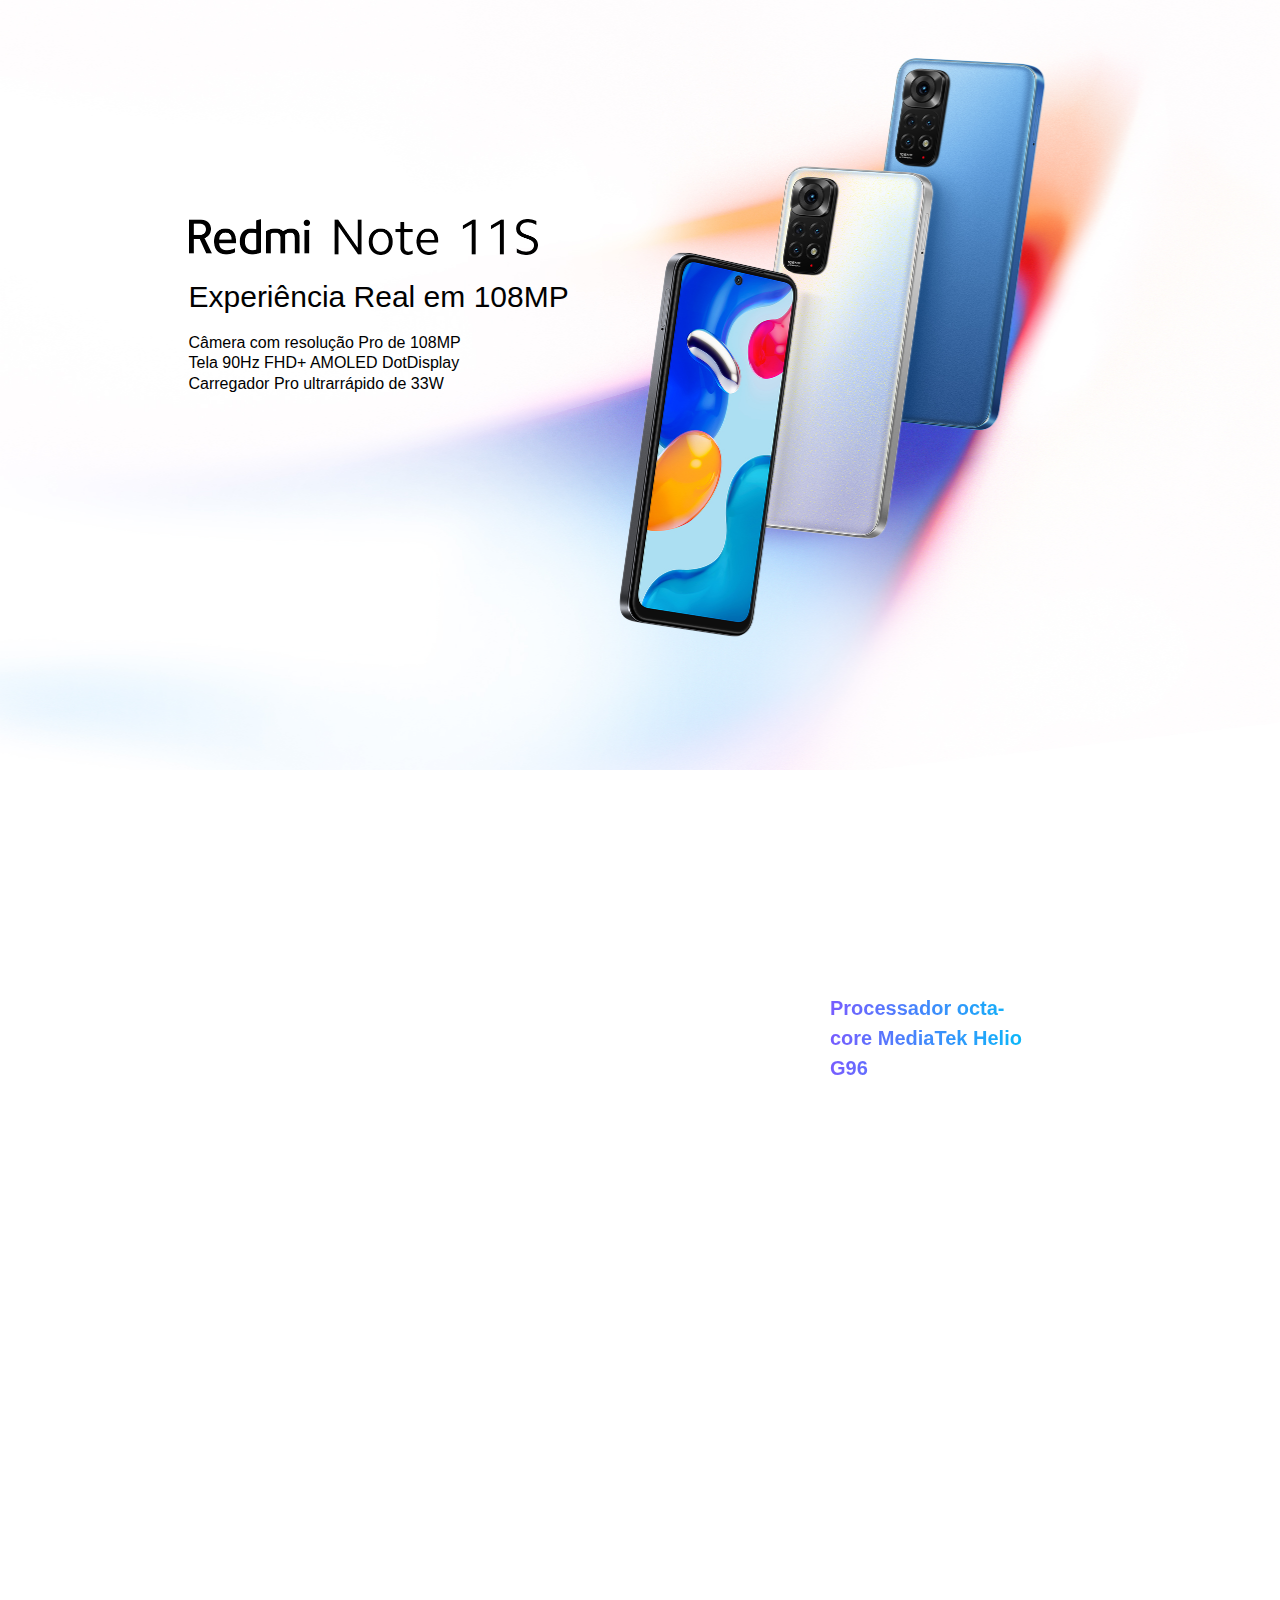
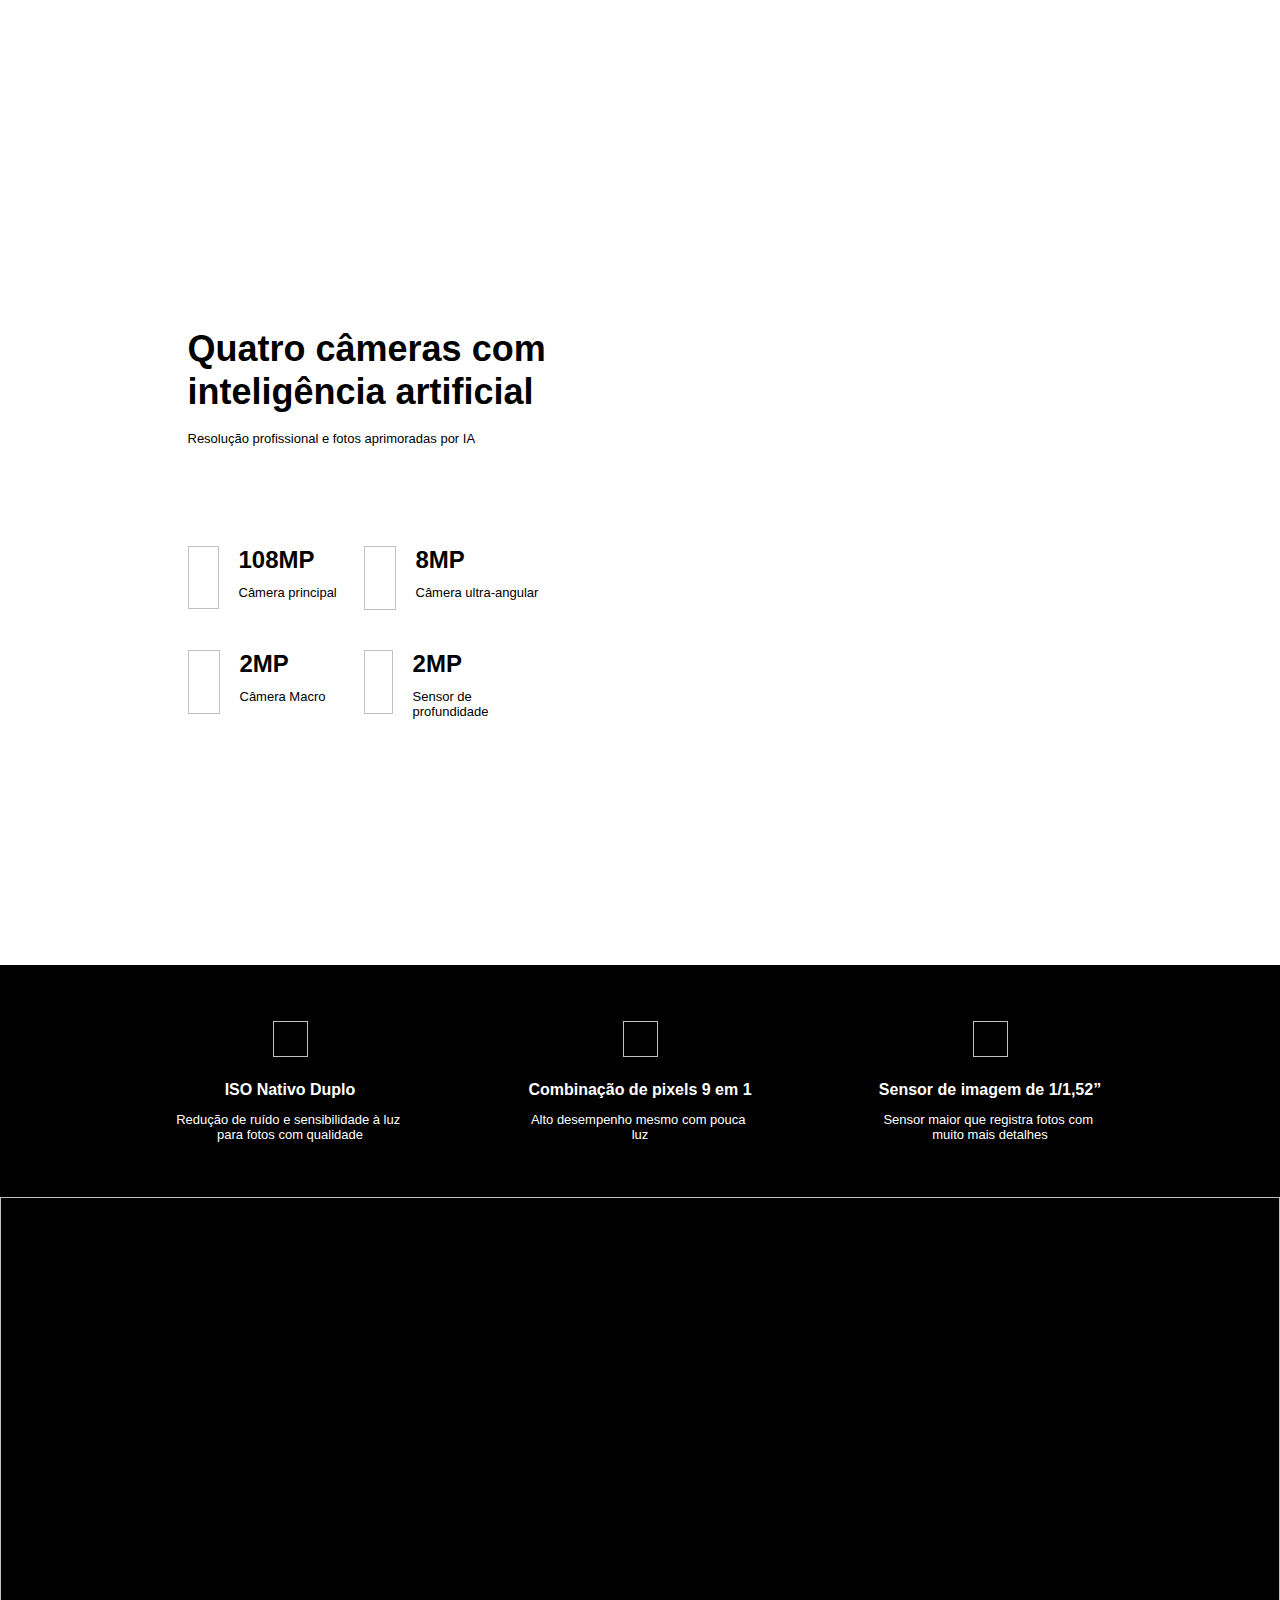
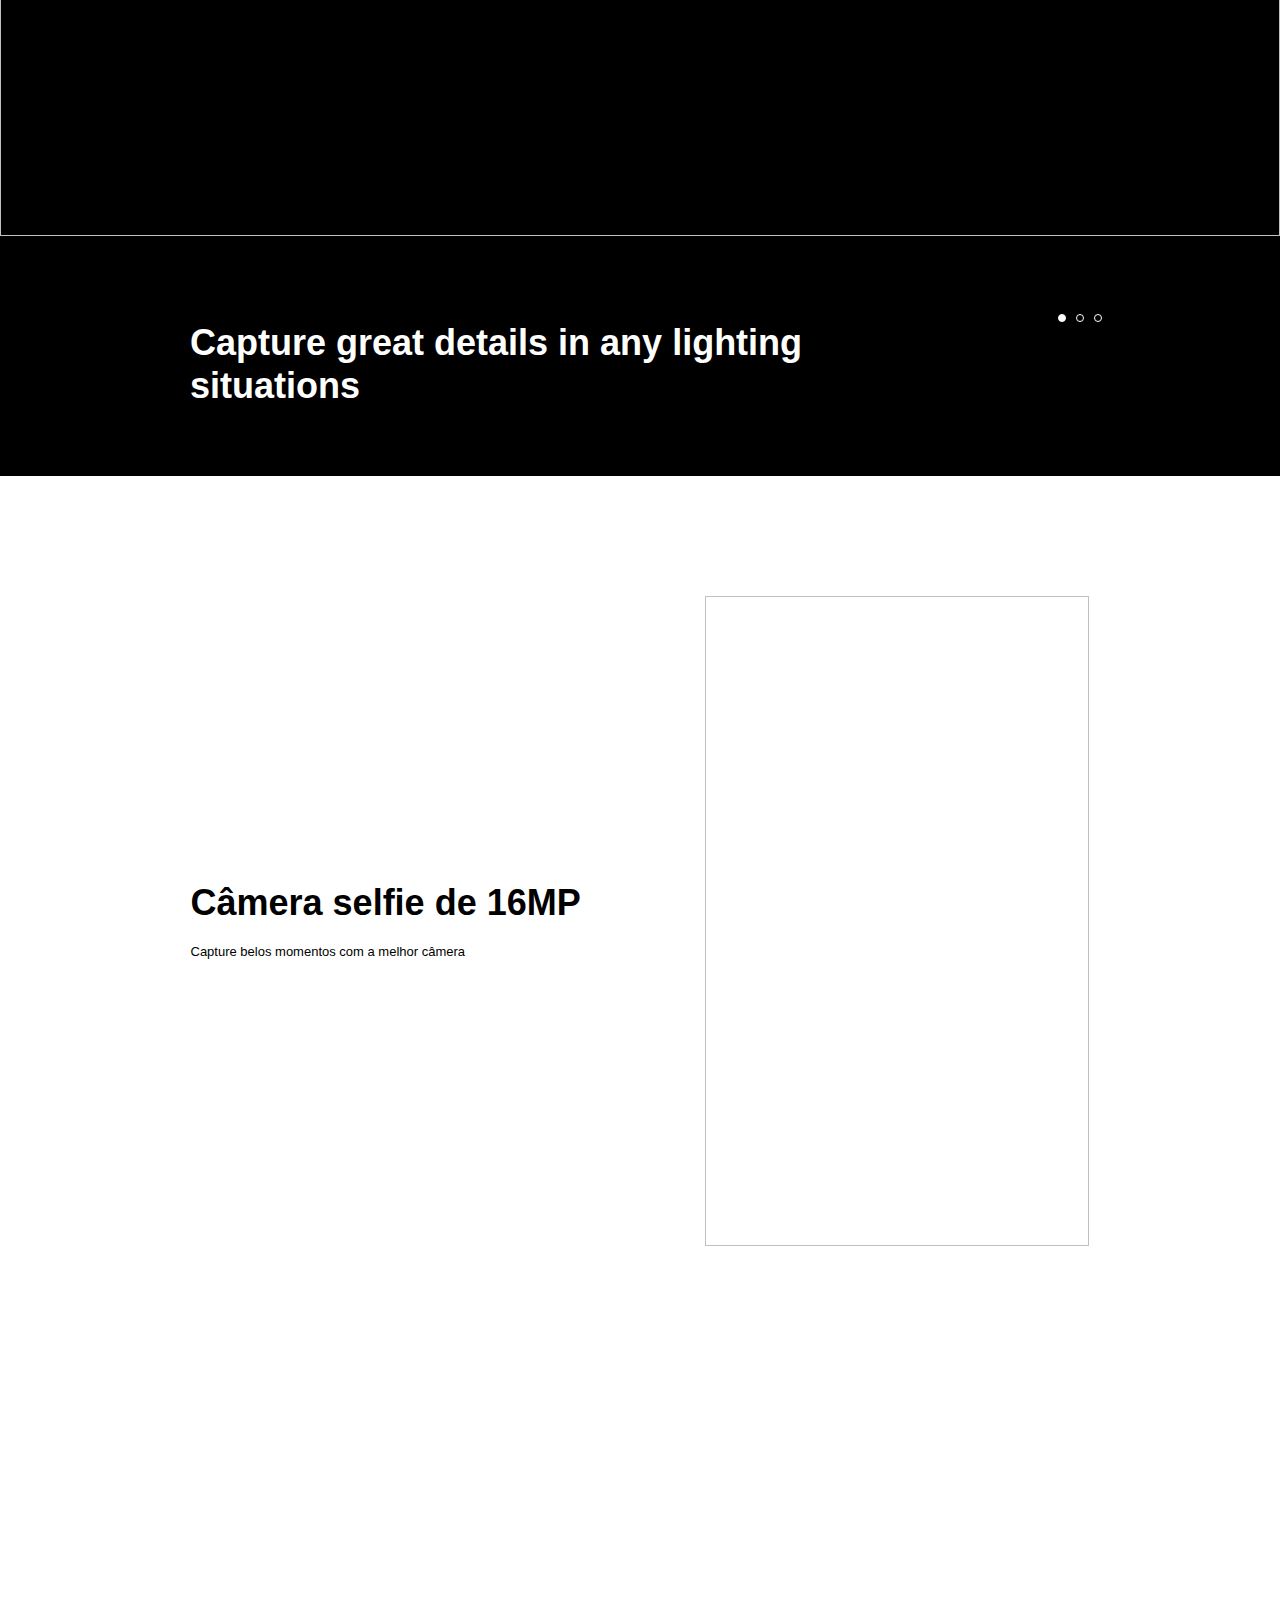
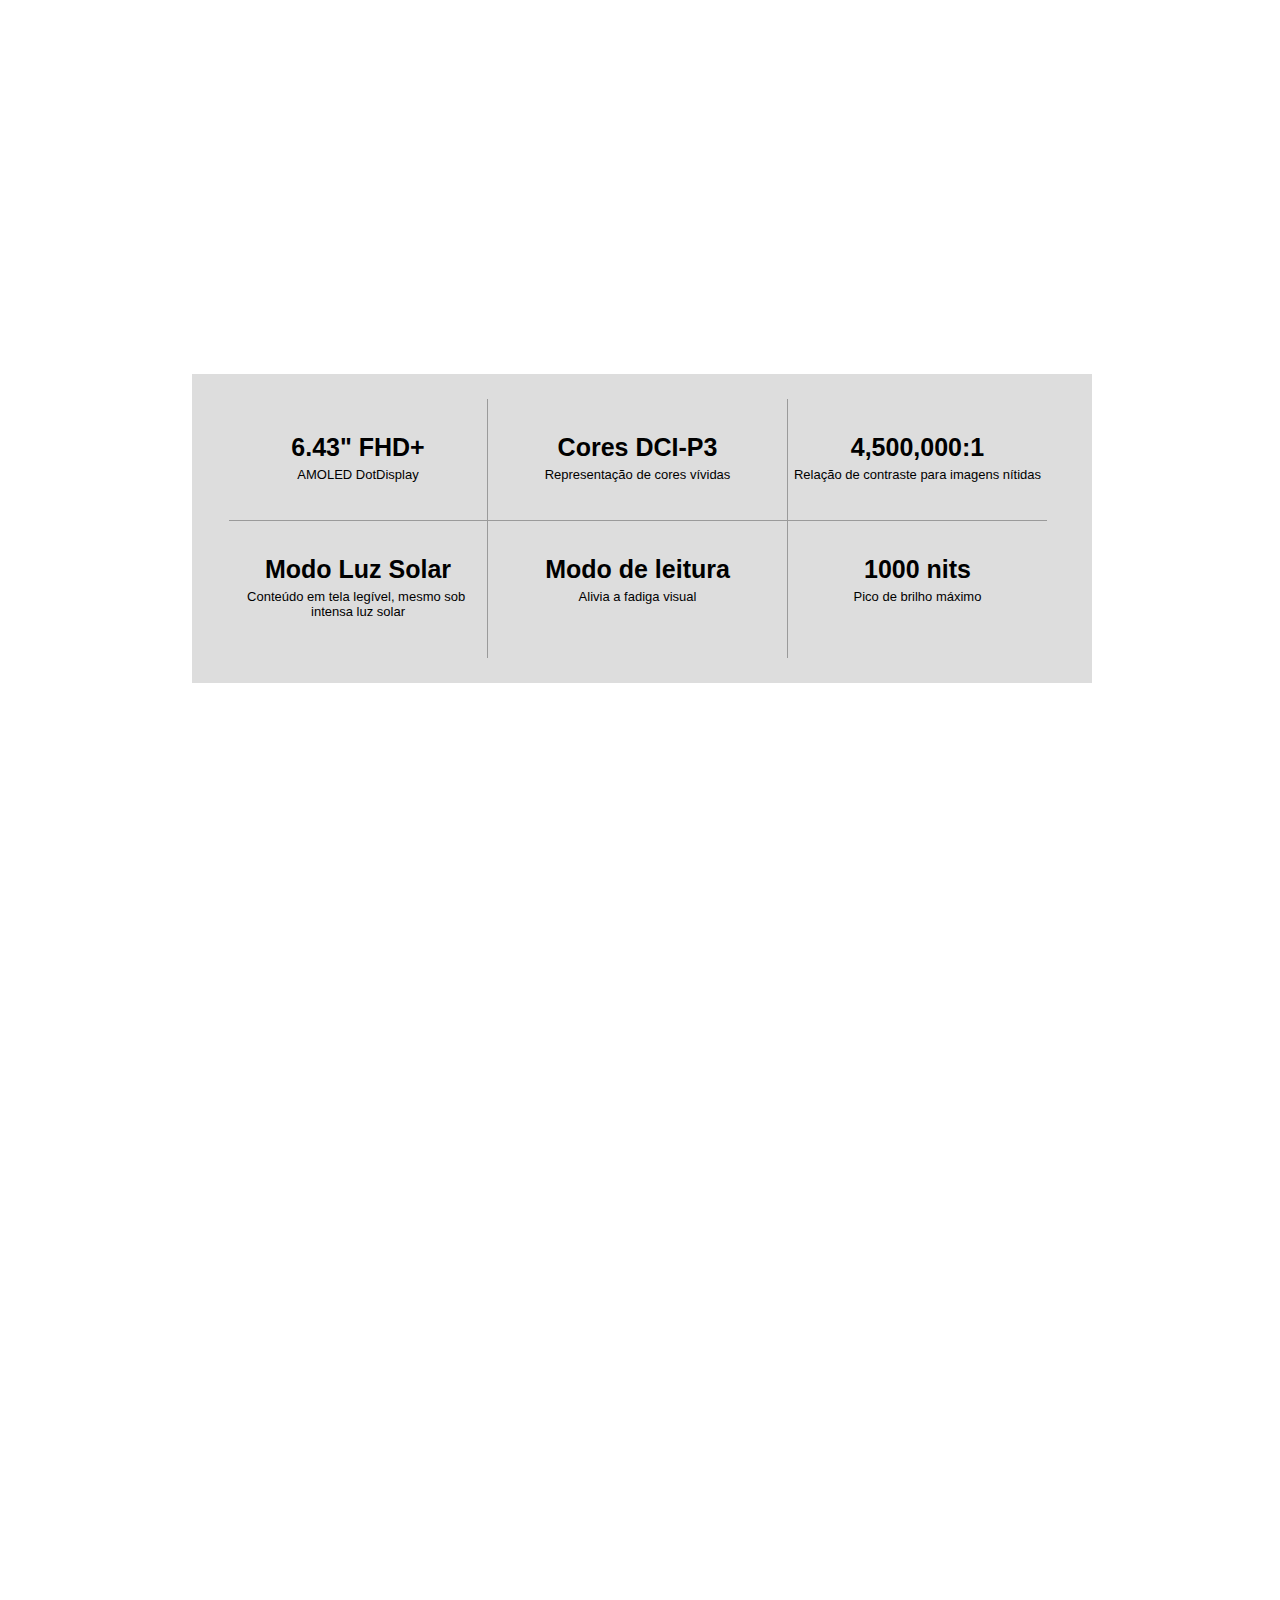
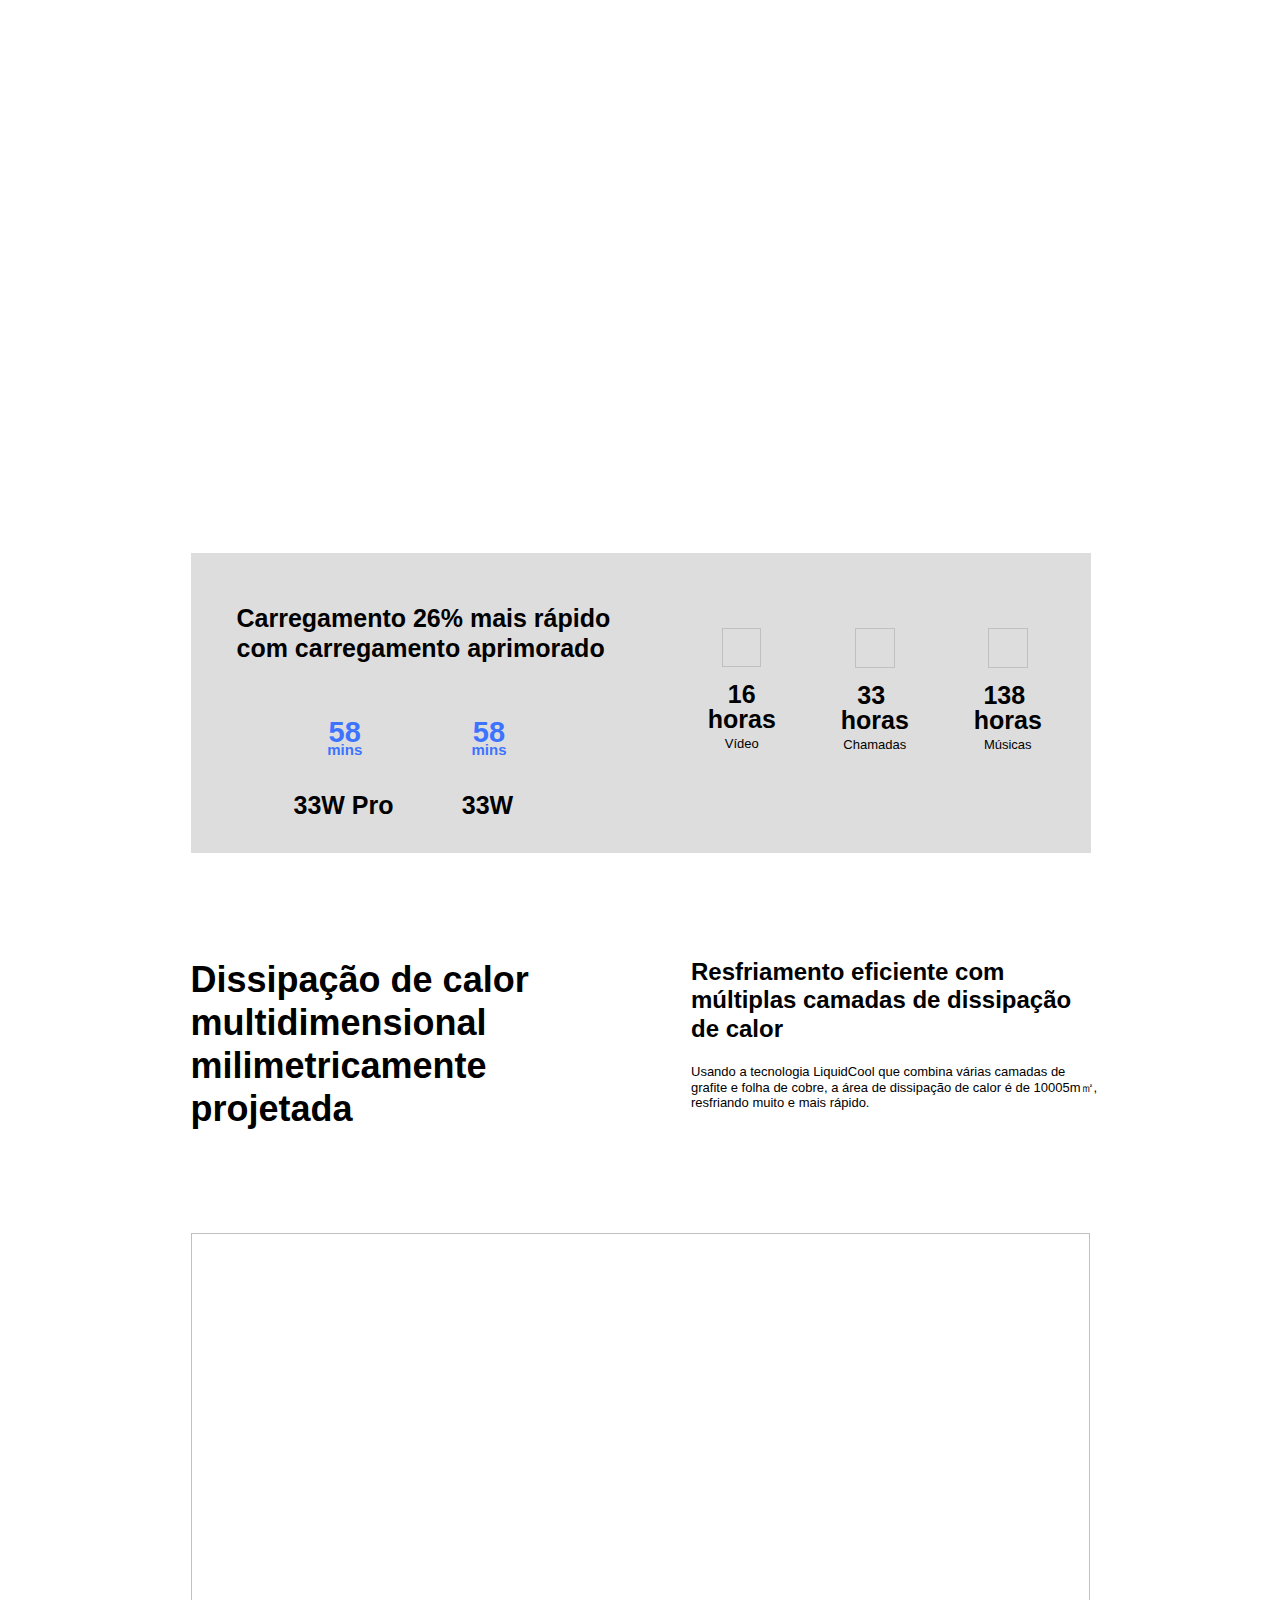
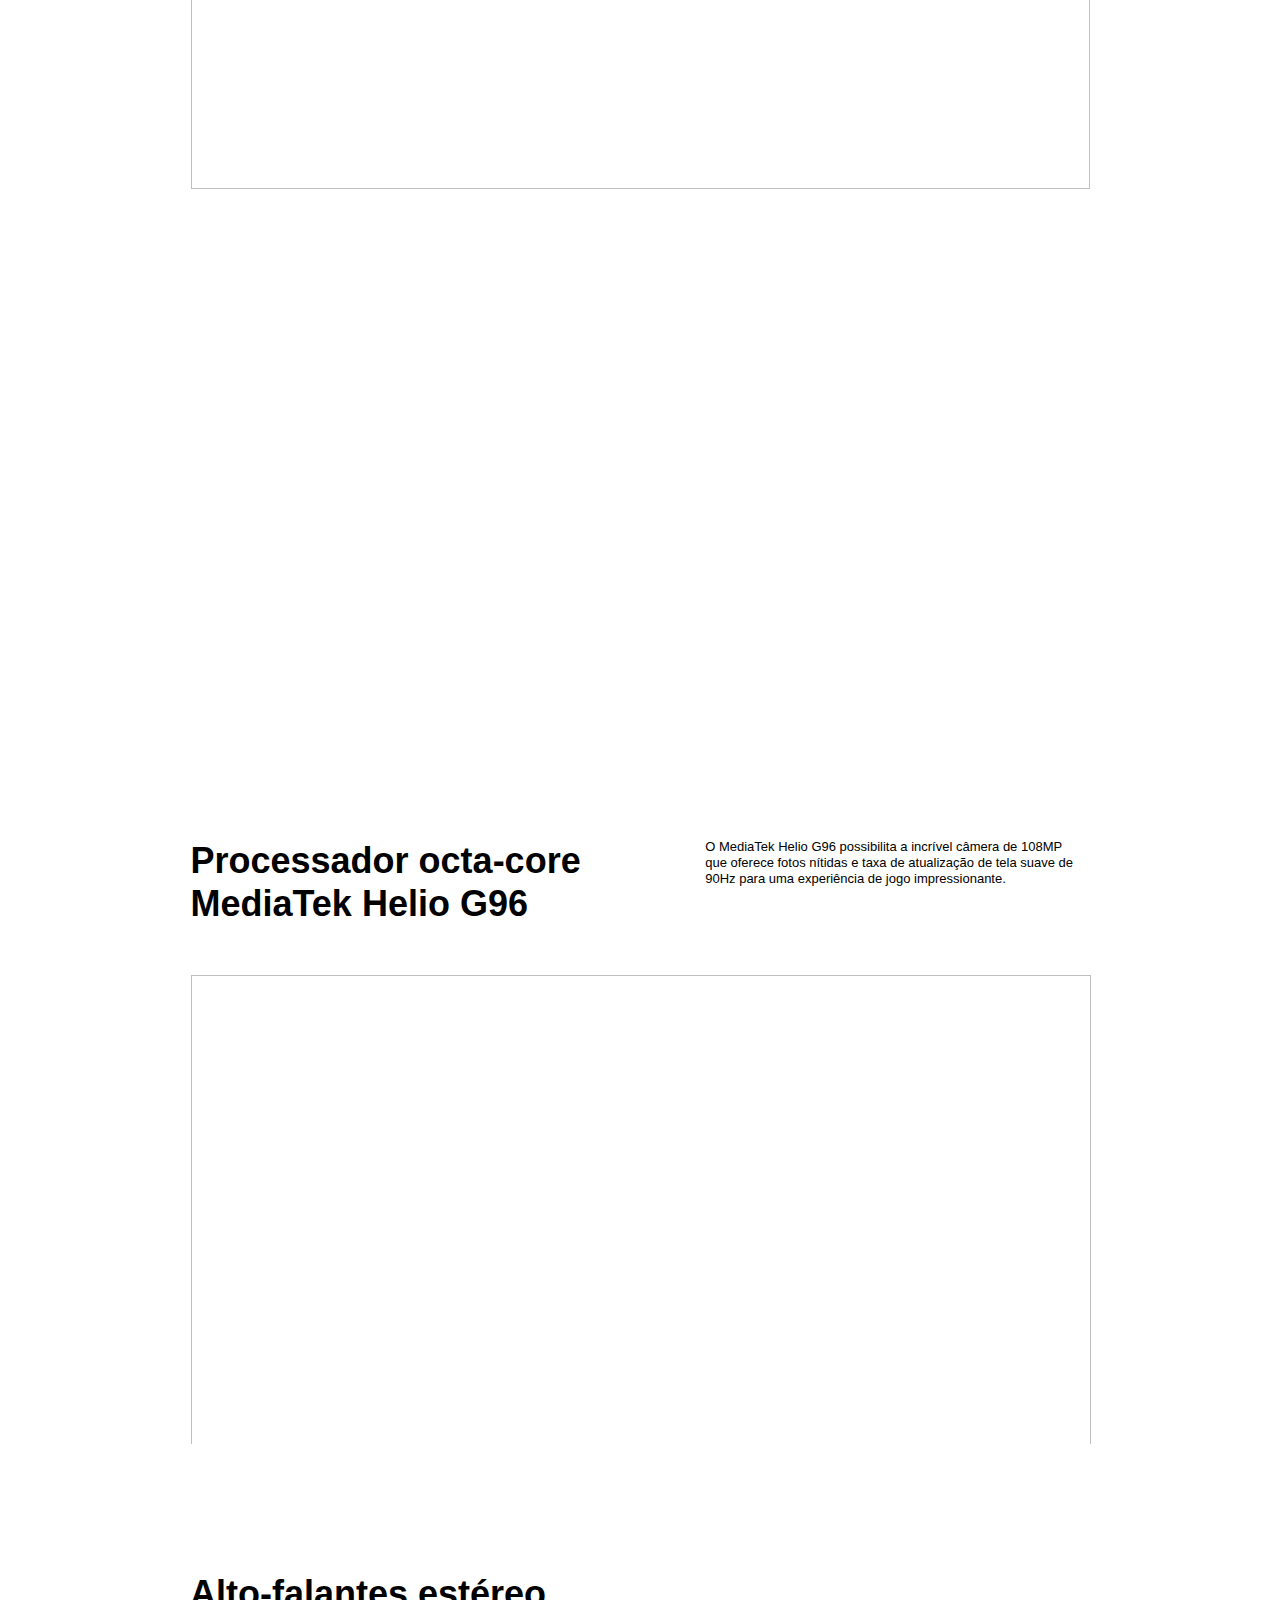
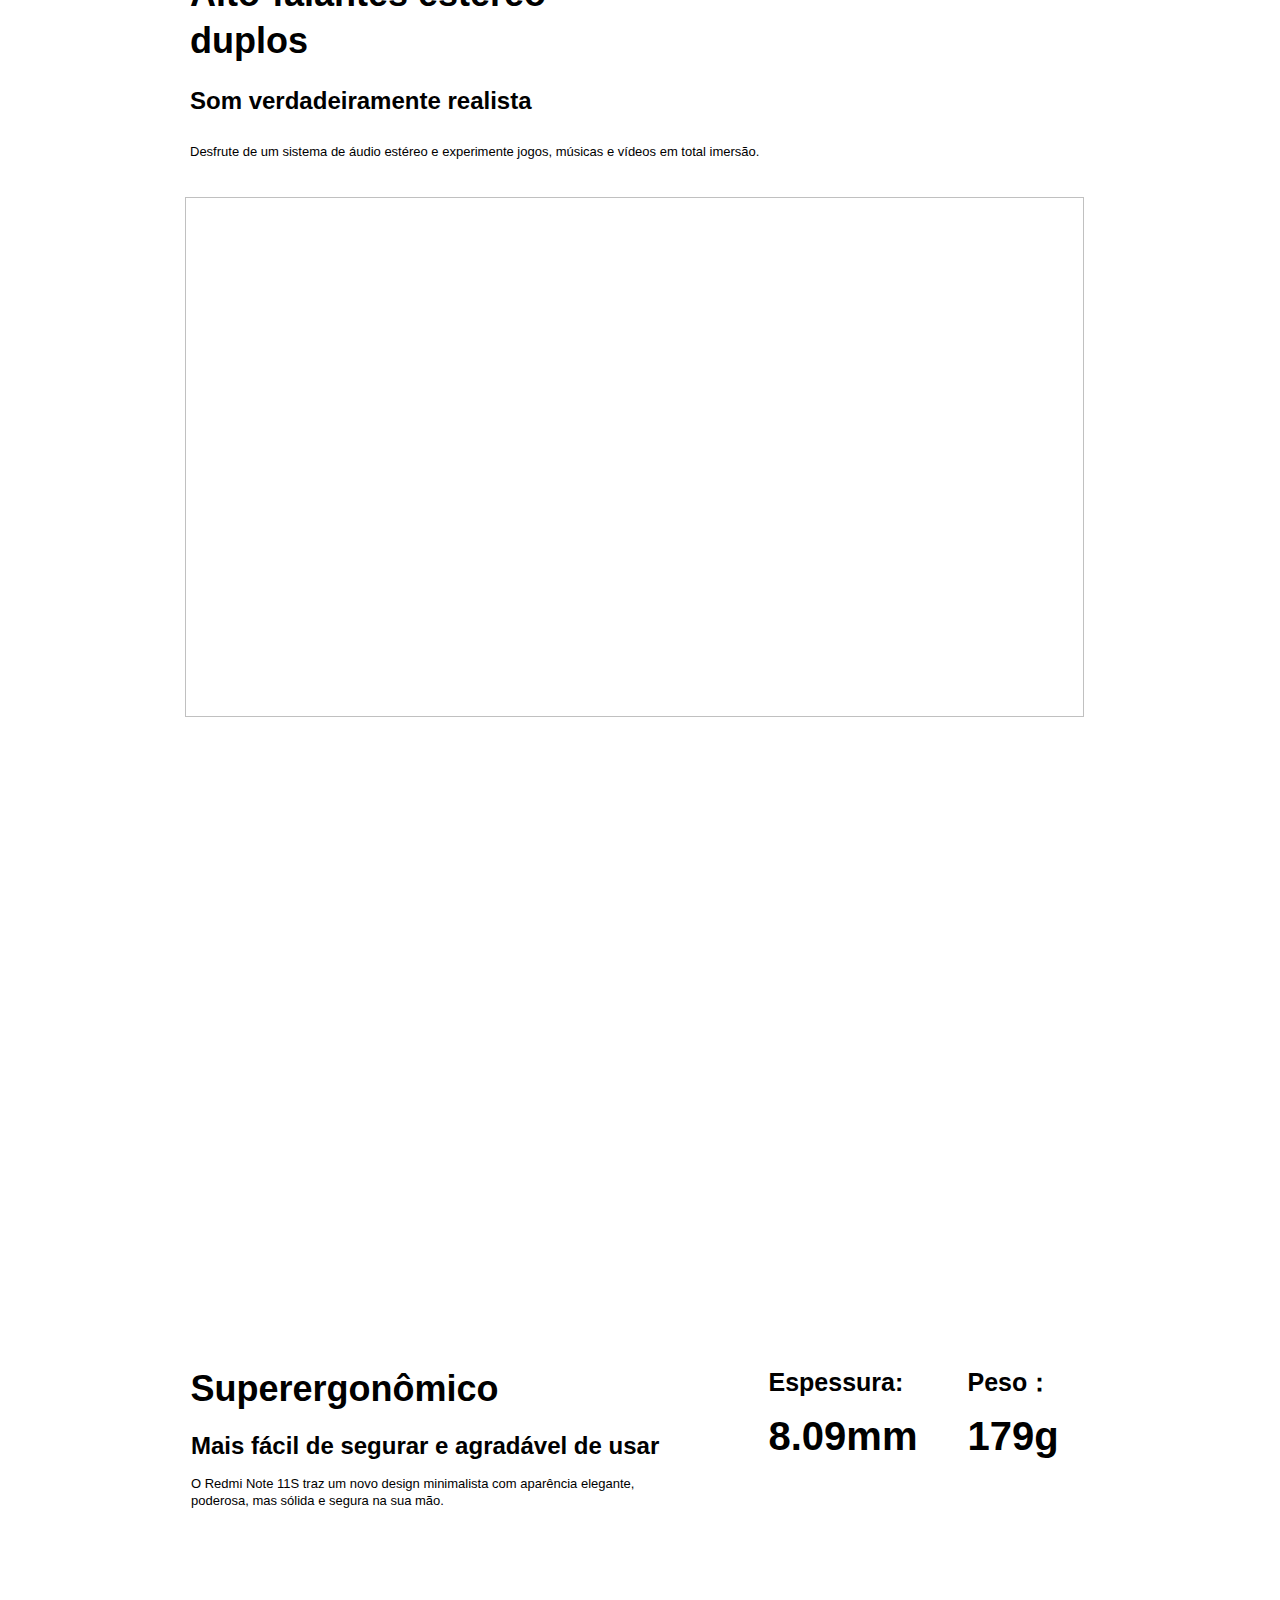
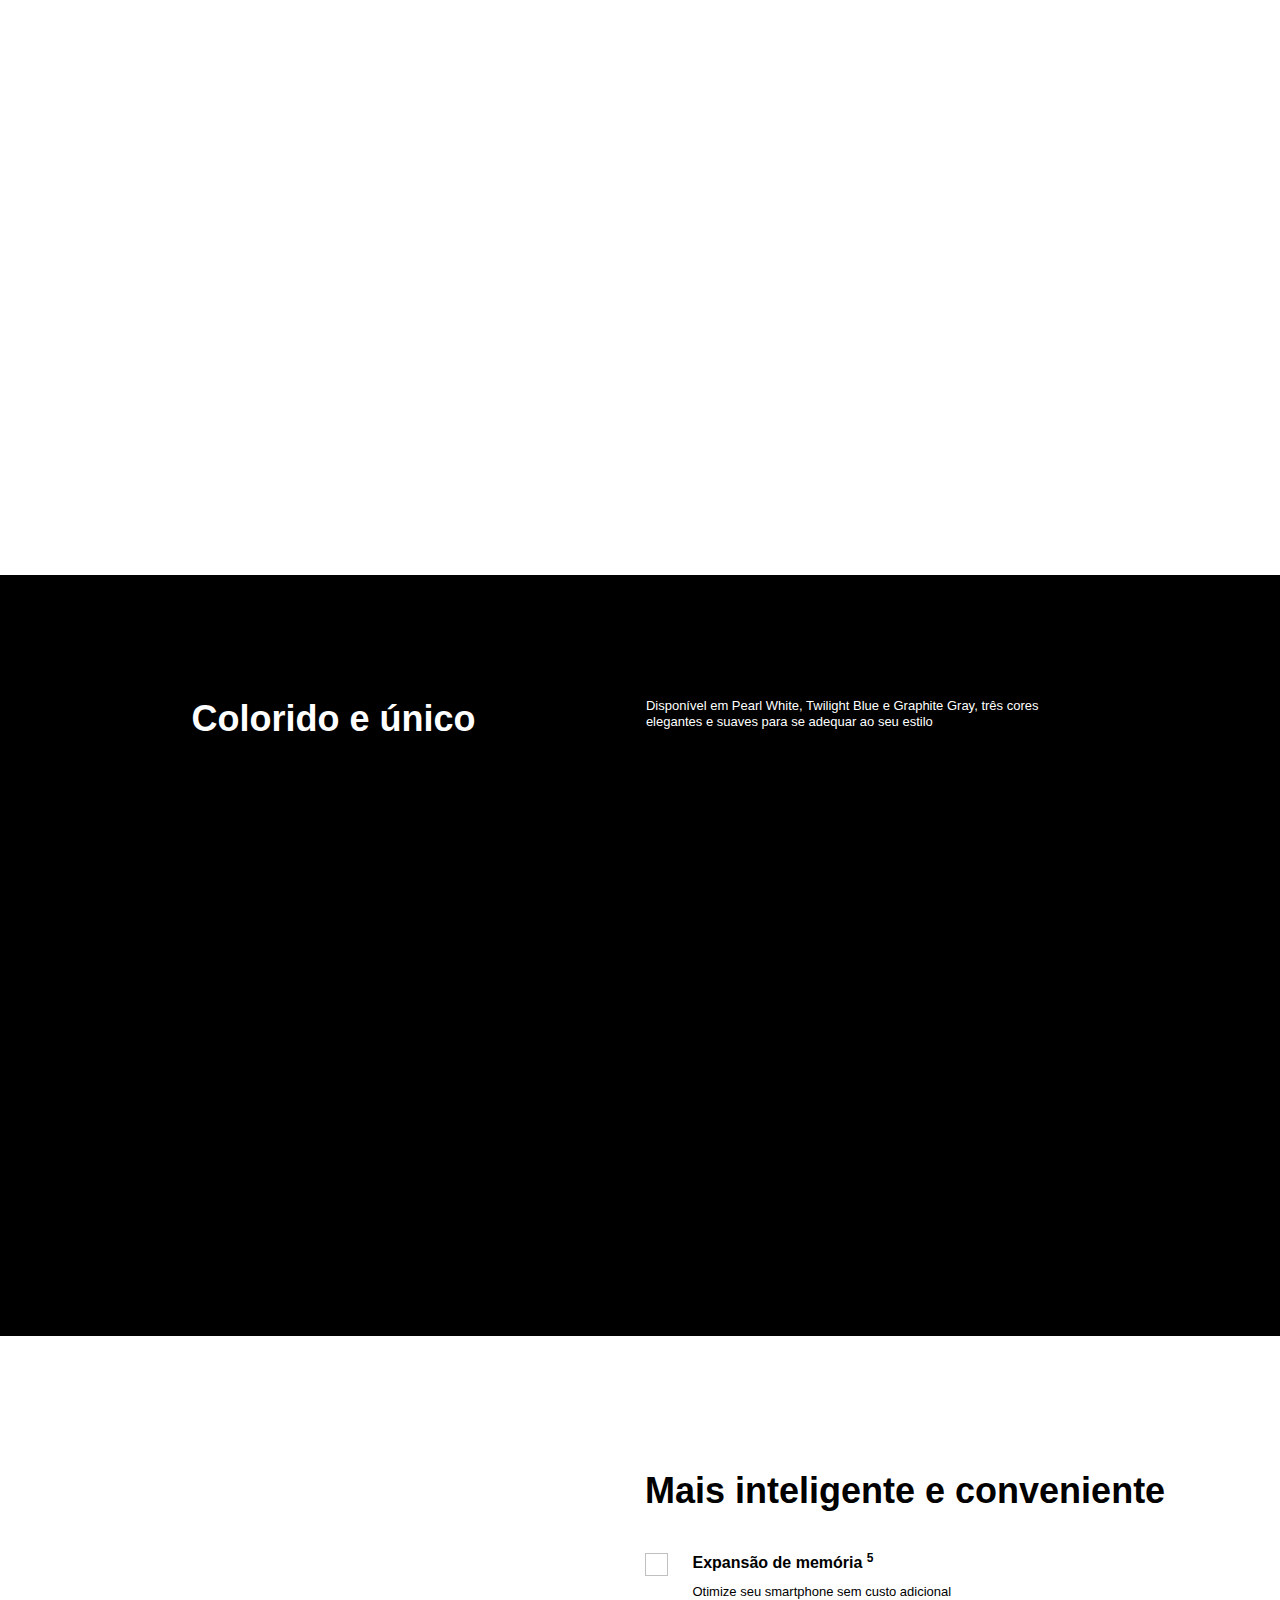
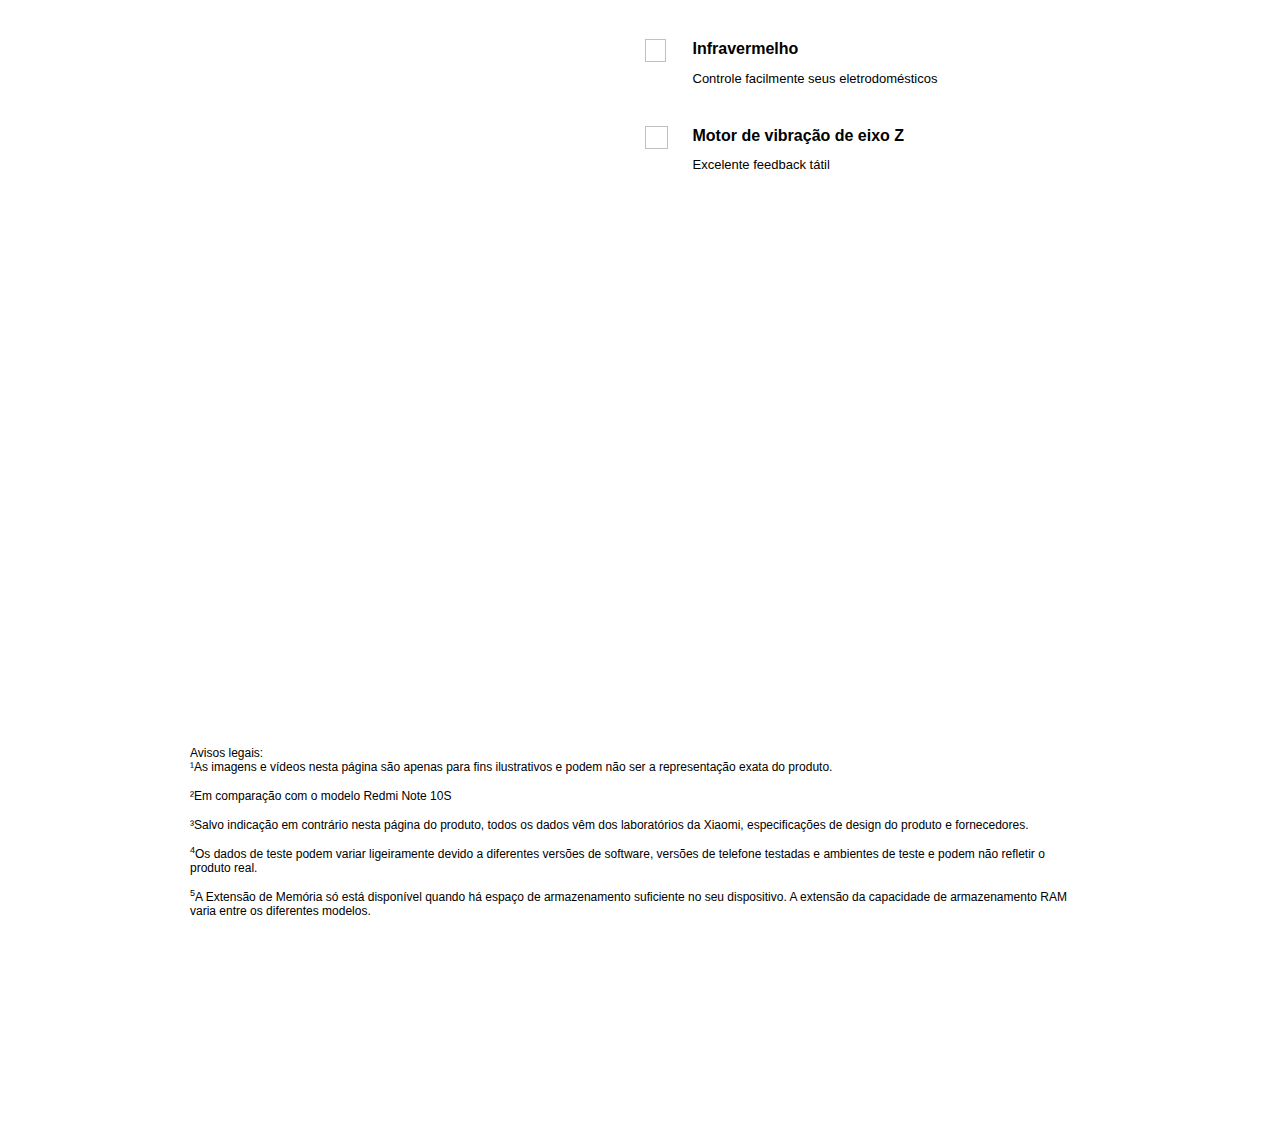
==== index.html @ cab46c18 "vs-01" ====
<!DOCTYPE html>
<html xml:lang="en" lang="en">

<link href="./assets/css/main.css" rel="stylesheet">

<script>!function (e, t) { var i = t.documentElement; t.body; function n() { var t = i.clientWidth, n = t >= 1226 ? t / 10 : 122.6; i.style.fontSize = n + "px", e.rootFontSize = n, e.oriRootFontSize = 256 } if (e.addEventListener("resize", (function () { n() }), !1), e.addEventListener("pageshow", (function (e) { e.persisted && n() }), !1), n(), e.devicePixelRatio && e.devicePixelRatio >= 2) { var o = t.createElement("div"), d = t.createElement("body"); o.style.border = "0.5px solid transparent", d.appendChild(o), i.appendChild(d), 1 === o.offsetHeight && i.classList.add("hairlines"), i.removeChild(d) } }(window, document)</script>

<body>
  
<div class="overview-con">
<div class="  lazy" data-type="bg" data-id="daf12df2ds" data-background-image="" style="width:100%;height:auto;box-sizing:border-box;display:flex;position:static;font-size:0;background-size:cover;background-repeat:no-repeat;flex-direction:column;background:#fff;padding:unset;margin:unset">

<div class=" section lazy" data-type="bg" data-id="8b8129b4f3" data-background-image="./assets/media/overview-01.jpg"  style="width:10rem;background-color:#fff;box-sizing:border-box;background-size:cover;background-repeat:no-repeat;position:relative;min-height:0.78125rem;background-image:url(./assets/media/overview-01.jpg);height:6.0234375rem">

<div class="  lazy" data-type="bg" data-id="d17af6eed0" data-background-image="" style="width:3.90625rem;height:auto;box-sizing:border-box;display:block;position:static;font-size:0;background-size:cover;background-repeat:no-repeat;min-width:0.15625rem;margin:0rem 0rem 0rem 1.47265625rem;padding:1.70703125rem 0rem 0rem 0rem">

<img style="display:block;height:0.28125rem;width:2.7265625rem;background-color:transparent;margin:0rem 0rem 0.1875rem 0rem" class="  lazy" data-id="27648a30d1" data-src="./assets/media/logo.png" src="./assets/media/logo.png"/>

<span data-key="slogan_1" class="xm-text f-regular " data-type="text" data-id="036f3d5ef8" style="color:#010101;font-size:0.234375rem;display:inline-block;text-align:left;width:100%;line-height:1.2">Experiência Real em 108MP</span>

<span data-key="ksp_1" class="xm-text f-thin " data-type="text" data-id="0c1ed026d8" style="color:#000000;font-size:0.125rem;display:inline-block;text-align:left;width:100%;margin:0.140625rem 0rem 0rem 0rem;line-height:1.3">Câmera com resolução Pro de 108MP</span>

<span data-key="ksp_2" class="xm-text f-thin " data-type="text" data-id="673a78960f" style="color:#000000;font-size:0.125rem;display:inline-block;text-align:left;width:100%;line-height:1.3">Tela 90Hz FHD+ AMOLED DotDisplay</span>

<span data-key="ksp_3" class="xm-text f-thin " data-type="text" data-id="d537e530e3" style="color:#000000;font-size:0.125rem;display:inline-block;text-align:left;width:100%;line-height:1.3">Carregador Pro ultrarrápido de 33W</span>

<div style="font-size:0.140625rem;color:#000000;margin:0.1953125rem 0rem 0rem 0rem" data-id="c40afeb37c" class="xm-price  ">
<span class="xm-price__label"></span>
<span class="xm-price__sNum"></span></div>
</div>
</div>

<div class=" section lazy" data-type="bg" data-id="2e5ab71702" data-background-image="" style="width:100%;background-color:#fff;box-sizing:border-box;background-size:cover;background-repeat:no-repeat;position:relative;min-height:0.78125rem;display:flex;justify-content:center;padding:0rem 0rem 0.93359375rem 0rem">

<div class="  lazy" data-type="bg" data-id="430ac0a870" data-background-image="" style="width:auto;height:auto;box-sizing:border-box;display:block;position:static;font-size:0;background-size:cover;background-repeat:no-repeat;min-width:0.15625rem">

<div class="  lazy" data-type="bg" data-id="924960578c" data-background-image="//i02.appmifile.com/493_operator_sg/12/01/2022/b94b6ecad36d9a38fa0b9de9e42f63d4.png" style="width:1.9375rem;height:1.5234375rem;box-sizing:border-box;display:block;position:static;font-size:0;background-size:cover;background-repeat:no-repeat;background-image:url(&#x27;//i02.appmifile.com/493_operator_sg/12/01/2022/b94b6ecad36d9a38fa0b9de9e42f63d4.png&#x27;);margin:0rem 0.078125rem 0rem 0rem;min-width:0.15625rem">

<span data-key="ksp_4" class="xm-text f-bold " data-type="text" data-id="29ebf82689" style="color:#ffffff;font-size:0.15625rem;display:inline-block;text-align:left;width:1.7578125rem;margin:0.234375rem 0rem 0rem 0.171875rem;line-height:1.3">Tela 90Hz FHD+ AMOLED DotDisplay</span></div>
<div class="  lazy" data-type="bg" data-id="3cccfe9b36" data-background-image="//i02.appmifile.com/621_operator_sg/12/01/2022/63d5b79a82272ff4e1ba6f1640cae053.png" style="width:1.9375rem;height:1.5234375rem;box-sizing:border-box;display:block;position:static;font-size:0;background-size:cover;background-repeat:no-repeat;background-image:url(&#x27;//i02.appmifile.com/621_operator_sg/12/01/2022/63d5b79a82272ff4e1ba6f1640cae053.png&#x27;);margin:0.078125rem 0rem 0rem 0rem">
  
<span data-key="ksp_6" class="xm-text f-bold " data-type="text" data-id="961db08d7a" 
style="color:#ffffff;font-size:0.15625rem;display:inline-block;text-align:left;width:1.7578125rem;margin:0.234375rem 0rem 0rem 0.171875rem;line-height:1.3">Carregador de 33W Pro 5000mAh de bateria</span></div>
</div>

<div class="  lazy" data-type="bg" data-id="888cdf9fa8" data-background-image="//i02.appmifile.com/173_operator_sg/12/01/2022/3b23b69ff8fe839c037023ccbc990ff3.jpg" style="width:2.734375rem;height:3.125rem;box-sizing:border-box;display:block;position:static;font-size:0;background-size:cover;background-repeat:no-repeat;min-width:0.15625rem;background-image:url(&#x27;//i02.appmifile.com/173_operator_sg/12/01/2022/3b23b69ff8fe839c037023ccbc990ff3.jpg&#x27;);margin:0rem 0.078125rem 0rem 0rem">

<span data-key="ksp_5" class="xm-text f-bold " data-type="text" data-id="30ddd1781d" style="color:#ffffff;font-size:0.15625rem;display:inline-block;text-align:left;width:2.5390625rem;margin:0.234375rem 0rem 0rem 0.171875rem;line-height:1.3">Câmera principal com resolução profissional de 108MP</span></div>

<div class="  lazy" data-type="bg" data-id="2d4dc355b3" data-background-image="" style="width:auto;height:auto;box-sizing:border-box;display:block;position:static;font-size:0;background-size:cover;background-repeat:no-repeat;min-width:0.15625rem">

<div class="  lazy" data-type="bg" data-id="ea84b26fb6" data-background-image="//i02.appmifile.com/985_operator_sg/12/01/2022/673fed3dc11ccd2747b261b6bce98cb6.png" style="width:2.203125rem;height:1.5234375rem;box-sizing:border-box;display:block;position:static;font-size:0;background-size:cover;background-repeat:no-repeat;min-width:0.15625rem;background-image:url(&#x27;//i02.appmifile.com/985_operator_sg/12/01/2022/673fed3dc11ccd2747b261b6bce98cb6.png&#x27;);margin:0rem 0rem 0.078125rem 0rem">

<span data-key="ksp_8" class="xm-text f-bold " data-type="text" data-id="ebccd57e41" style="color:#ffffff;font-size:0.15625rem;display:inline-block;text-align:left;width:1.6328125rem;margin:0.234375rem 0rem 0rem 0.171875rem;line-height:1.3">Design minimalista</span></div>

<div class="  lazy" data-type="bg" data-id="26f00d5369" data-background-image="//i02.appmifile.com/522_operator_sg/10/01/2022/07c1b0a4a4bb6a76df98d26631da36d7.png" style="width:2.19921875rem;height:0.7265625rem;box-sizing:border-box;display:block;position:static;font-size:0;background-size:cover;background-repeat:no-repeat;background-image:url(&#x27;//i02.appmifile.com/522_operator_sg/10/01/2022/07c1b0a4a4bb6a76df98d26631da36d7.png&#x27;);margin:0rem 0rem 0.078125rem 0rem;min-width:0.15625rem">

<span data-key="ksp_7" class="xm-text f-bold " data-type="text" data-id="2e13ba4c00" style="color:#ffffff;font-size:0.15625rem;display:inline-block;text-align:left;width:1.6328125rem;margin:0.13671875rem 0rem 0rem 0.171875rem;line-height:1.5;background:linear-gradient(270deg, #02BFF8 0%, #775CFF 100%);-webkit-background-clip:text;-webkit-text-fill-color:transparent">Processador octa-core MediaTek Helio G96</span></div>

<div class="  lazy" data-type="bg" data-id="66bc2a418a" data-background-image="//i02.appmifile.com/522_operator_sg/10/01/2022/07c1b0a4a4bb6a76df98d26631da36d7.png" style="width:2.19921875rem;height:0.7265625rem;box-sizing:border-box;display:block;position:static;font-size:0;background-size:cover;background-repeat:no-repeat;background-image:url(&#x27;//i02.appmifile.com/522_operator_sg/10/01/2022/07c1b0a4a4bb6a76df98d26631da36d7.png&#x27;);min-width:0.15625rem">

<span data-key="ksp_9" class="xm-text f-bold " data-type="text" data-id="7fc8facb28" style="color:#ffffff;font-size:0.15625rem;display:inline-block;text-align:left;width:1.6328125rem;margin:0.25390625rem 0rem 0rem 0.171875rem;line-height:1.3">Alto-falantes Duplos</span></div>
</div>
</div>
  
<div class=" section lazy" data-type="bg" data-id="662f46e932" data-background-image="//i02.appmifile.com/842_operator_sg/12/01/2022/3f18389432ac4bbd8ec4cfebe53576cc.jpg" style="width:10rem;background-color:#fff;box-sizing:border-box;background-size:cover;background-repeat:no-repeat;position:relative;min-height:0.78125rem;background-image:url(&#x27;//i02.appmifile.com/842_operator_sg/12/01/2022/3f18389432ac4bbd8ec4cfebe53576cc.jpg&#x27;);height:3.21875rem">

<span data-key="ksp_10" class="xm-text f-heavy " data-type="text" data-id="44f2f6ce4c" style="color:#ffffff;font-size:0.46875rem;display:inline-block;text-align:left;width:5.46875rem;line-height:1;margin:1.87890625rem 0rem 0rem 1.484375rem">Fotos amplas e nítidas</span></div>

<div class=" section lazy" data-type="bg" data-id="ac14bdd761" data-background-image="//i02.appmifile.com/528_operator_sg/12/01/2022/2053e39983407404de615e6b601a0f73.jpg" style="width:10rem;background-color:#fff;box-sizing:border-box;background-size:cover;background-repeat:no-repeat;position:relative;min-height:0.78125rem;background-image:url(&#x27;//i02.appmifile.com/528_operator_sg/12/01/2022/2053e39983407404de615e6b601a0f73.jpg&#x27;);height:6.7578125rem">

<div class=" section lazy" data-type="bg" data-id="071e545b29" data-background-image="" style="width:auto;height:auto;box-sizing:border-box;display:block;position:static;font-size:0;background-size:cover;background-repeat:no-repeat;min-width:0.15625rem;padding:1.76953125rem 0rem 0rem 1.46484375rem">

<span data-key="ksp_11" class="xm-text f-bold " data-type="text" data-id="c55c5d36d2" style="color:#000000;font-size:0.28125rem;display:inline-block;text-align:left;width:3.125rem;line-height:1.2">Quatro câmeras com inteligência artificial</span>

<span data-key="ksp_12" class="xm-text f-light " data-type="text" data-id="98a239779a" style="color:#000000;font-size:0.1015625rem;display:block;text-align:left;width:3.125rem;line-height:1.2;margin:0.13671875rem 0rem 0rem 0rem">Resolução profissional e fotos aprimoradas por IA</span>

<div class="  lazy" data-type="bg" data-id="d0370ffa4b" data-background-image="" style="width:3.125rem;height:auto;box-sizing:border-box;display:flex;position:static;font-size:0;background-size:cover;background-repeat:no-repeat;min-width:0.15625rem;flex-wrap:wrap;margin:0.77734375rem 0rem 0rem 0rem">

<div class="  lazy" data-type="bg" data-id="ed07c1b6f4" data-background-image="" style="width:1.3671875rem;height:auto;box-sizing:border-box;display:flex;position:static;font-size:0;background-size:cover;background-repeat:no-repeat;min-width:0.15625rem;margin:0rem 0.00390625rem 0rem 0rem">

<img style="display:block;height:0.4921875rem;width:0.2421875rem;background-color:transparent;margin:0rem 0.15625rem 0rem 0rem" class="  lazy" data-id="0651a63752" data-src="//i02.appmifile.com/327_operator_sg/10/01/2022/388cda96d89cba2cd800c8bcf997eee3.png" />

<div class="  lazy" data-type="bg" data-id="8df7153ba6" data-background-image="" style="width:auto;height:auto;box-sizing:border-box;display:flex;position:static;font-size:0;background-size:cover;background-repeat:no-repeat;min-width:0.15625rem;flex-direction:column">

<span data-key="ksp_13" class="xm-text f-bold " data-type="text" data-id="082ed6f063" style="color:#000000;font-size:0.1875rem;display:inline-block;text-align:left;width:100%;line-height:1.2">108MP</span>

<span data-key="ksp_14" class="xm-text f-light " data-type="text" data-id="a6223dbaf5" style="color:#000;font-size:0.1015625rem;display:inline-block;text-align:left;width:100%;line-height:1.2;margin:0.078125rem 0rem 0rem 0rem">Câmera principal</span></div>
</div>

<div class="  lazy" data-type="bg" data-id="dd1ee6a04c" data-background-image="" style="width:1.3671875rem;height:auto;box-sizing:border-box;display:flex;position:static;font-size:0;background-size:cover;background-repeat:no-repeat;min-width:0.15625rem;margin:0rem 0.00390625rem 0rem 0.00390625rem">

<img style="display:block;height:0.5rem;width:0.25rem;background-color:transparent;margin:0rem 0.15625rem 0rem 0rem" class="  lazy" data-id="16a122f3de" data-src="//i02.appmifile.com/735_operator_sg/17/01/2022/aae6f635a67b540592250a1ea25a16b6.png"/>

<div class="  lazy" data-type="bg" data-id="46862ea96a" data-background-image="" style="width:auto;height:auto;box-sizing:border-box;display:flex;position:static;font-size:0;background-size:cover;background-repeat:no-repeat;min-width:0.15625rem;flex-direction:column">

<span data-key="ksp_15" class="xm-text f-bold " data-type="text" data-id="d269921131" style="color:#000000;font-size:0.1875rem;display:inline-block;text-align:left;width:100%;line-height:1.2">8MP</span>

<span data-key="ksp_16" class="xm-text f-light " data-type="text" data-id="d12a5c1bda" style="color:#000;font-size:0.1015625rem;display:inline-block;text-align:left;width:100%;line-height:1.2;margin:0.078125rem 0rem 0rem 0rem">Câmera ultra-angular</span></div>
</div>

<div class="  lazy" data-type="bg" data-id="6bacdc4d2a" data-background-image="" style="width:1.3671875rem;height:auto;box-sizing:border-box;display:flex;position:static;font-size:0;background-size:cover;background-repeat:no-repeat;min-width:0.15625rem;margin:0.3125rem 0.00390625rem 0rem 0rem">

<img style="display:block;height:0.5rem;width:0.25rem;background-color:transparent;margin:0rem 0.15625rem 0rem 0rem" class="  lazy" data-id="97be3228a9" data-src="//i02.appmifile.com/54_operator_sg/17/01/2022/4b492e9dd1e6250df06dd3630d235784.png"/>

<div class="  lazy" data-type="bg" data-id="d09222960a" data-background-image="" style="width:auto;height:auto;box-sizing:border-box;display:flex;position:static;font-size:0;background-size:cover;background-repeat:no-repeat;min-width:0.15625rem;flex-direction:column">
  
<span data-key="ksp_17" class="xm-text f-bold " data-type="text" data-id="ef38ab56b9" style="color:#000000;font-size:0.1875rem;display:inline-block;text-align:left;width:100%;line-height:1.2">2MP</span>

<span data-key="ksp_18" class="xm-text f-light " data-type="text" data-id="7e062d218d" style="color:#000;font-size:0.1015625rem;display:inline-block;text-align:left;width:100%;line-height:1.2;margin:0.078125rem 0rem 0rem 0rem">Câmera Macro</span></div>
</div>

<div class="  lazy" data-type="bg" data-id="58b9d06855" data-background-image="" style="width:1.3671875rem;height:auto;box-sizing:border-box;display:flex;position:static;font-size:0;background-size:cover;background-repeat:no-repeat;min-width:0.15625rem;margin:0.3125rem 0.00390625rem 0rem 0.00390625rem">

<img style="display:block;height:0.5rem;width:0.25rem;background-color:transparent;margin:0rem 0.15625rem 0rem 0rem" class="  lazy" data-id="d3367d779d" data-src="//i02.appmifile.com/6_operator_sg/17/01/2022/5ec86054ad573e09e108f3a7a0e91da0.png" />

<div class="  lazy" data-type="bg" data-id="684580c89b" data-background-image="" style="width:auto;height:auto;box-sizing:border-box;display:flex;position:static;font-size:0;background-size:cover;background-repeat:no-repeat;min-width:0.15625rem;flex-direction:column">

<span data-key="ksp_19" class="xm-text f-bold " data-type="text" data-id="6e2d17d133" style="color:#000000;font-size:0.1875rem;display:inline-block;text-align:left;width:100%;line-height:1.2">2MP</span>

<span data-key="ksp_20" class="xm-text f-light " data-type="text" data-id="c6a73cc700" style="color:#000;font-size:0.1015625rem;display:inline-block;text-align:left;width:100%;line-height:1.2;margin:0.078125rem 0rem 0rem 0rem">Sensor de profundidade</span></div>
</div>
</div>
</div>
</div>

<div class=" section lazy" data-type="bg" data-id="29eedf896e" data-background-image="" style="width:100%;background-color:#000000;box-sizing:border-box;background-size:cover;background-repeat:no-repeat;position:relative;min-height:0.78125rem;padding:0.44140625rem 0rem 0.4296875rem 0rem;display:flex;justify-content:center">

<div class="  lazy" data-type="bg" data-id="1ddb3744e2" data-background-image="" style="width:1.796875rem;height:auto;box-sizing:border-box;display:flex;position:static;font-size:0;background-size:cover;background-repeat:no-repeat;min-width:0.15625rem;flex-direction:column;align-items:center;margin:0rem 0.9375rem 0rem 0rem">

<img style="display:block;height:0.28125rem;width:0.2734375rem;background-color:transparent" class="  lazy" data-id="a0360be782" data-src="//i02.appmifile.com/907_operator_sg/12/01/2022/04f81a711b5dfe206dc9771506190b46.png"/>

<span data-key="ksp_21" class="xm-text f-bold " data-type="text" data-id="0aa0528948" style="color:#ffffff;font-size:0.125rem;display:inline-block;text-align:center;width:100%;line-height:1.3;margin:0.17578125rem 0rem 0rem 0rem">ISO Nativo Duplo</span>

<span data-key="ksp_22" class="xm-text f-light " data-type="text" data-id="370c0367a2" style="color:#ffffff;font-size:0.1015625rem;display:inline-block;text-align:center;width:100%;line-height:1.15;margin:0.09765625rem 0rem 0rem 0rem">Redução de ruído e sensibilidade à luz para fotos com qualidade</span></div>

<div class="  lazy" data-type="bg" data-id="445f847fe0" data-background-image="" style="width:1.796875rem;height:auto;box-sizing:border-box;display:flex;position:static;font-size:0;background-size:cover;background-repeat:no-repeat;min-width:0.15625rem;flex-direction:column;align-items:center;margin:0rem 0.9375rem 0rem 0rem">

<img style="display:block;height:0.28125rem;width:0.2734375rem;background-color:transparent" class="  lazy" data-id="3b2717f318" data-src="//i02.appmifile.com/517_operator_sg/12/01/2022/09aa646afbbffa7f4a82a5341eedefc7.png"/>

<span data-key="ksp_23" class="xm-text f-bold " data-type="text" data-id="dfc74907f1" style="color:#ffffff;font-size:0.125rem;display:inline-block;text-align:center;width:100%;line-height:1.3;margin:0.17578125rem 0rem 0rem 0rem">Combinação de pixels 9 em 1</span>

<span data-key="ksp_24" class="xm-text f-light " data-type="text" data-id="a2e90b889a" style="color:#ffffff;font-size:0.1015625rem;display:inline-block;text-align:center;width:100%;line-height:1.15;margin:0.09765625rem 0rem 0rem 0rem">Alto desempenho mesmo com pouca luz</span></div>

<div class="  lazy" data-type="bg" data-id="73ebd38f74" data-background-image="" style="width:1.796875rem;height:auto;box-sizing:border-box;display:flex;position:static;font-size:0;background-size:cover;background-repeat:no-repeat;min-width:0.15625rem;flex-direction:column;align-items:center">

<img style="display:block;height:0.28125rem;width:0.2734375rem;background-color:transparent" class="  lazy" data-id="bd5d63793c" data-src="//i02.appmifile.com/266_operator_sg/12/01/2022/1700fad6dd389d607064238f8979ee52.png"/>

<span data-key="ksp_25" class="xm-text f-bold " data-type="text" data-id="2ff03ff791" style="color:#ffffff;font-size:0.125rem;display:inline-block;text-align:center;width:100%;line-height:1.3;margin:0.17578125rem 0rem 0rem 0rem">Sensor de imagem de 1/1,52”</span>

<span data-key="ksp_26" class="xm-text f-light " data-type="text" data-id="1ef2a129ee" style="color:#ffffff;font-size:0.1015625rem;display:inline-block;text-align:center;width:100%;line-height:1.15;margin:0.09765625rem 0rem 0rem 0rem">Sensor maior que registra fotos com muito mais detalhes</span>
</div>

</div>

<div class="section section_01 lazy" data-type="bg" data-id="h1fbvpurkr" data-background-image="">
<div class="xm-scroll slider-section01" data-type="scroll" data-id="7tnnqdoekq" style="transform:translate(0px, 0px)">
<div class="slick-slider slick-initialized" dir="ltr">

<button type="button" data-role="none" class="slick-arrow slick-prev" style="display:block"><!-- -->Previous</button>
<div class="slick-list">
<div class="slick-track" style="width:700%;left:-100%">
<div data-index="-1" tabindex="-1" class="slick-slide slick-cloned" aria-hidden="true" style="width:14.285714285714286%">

<div><img class="lazy" data-src="//i01.appmifile.com/webfile/globalimg/products/pc/redmi-note-11s/s3.jpg" alt="" tabindex="-1" style="width:100%;display:inline-block" /></div>
</div>

<div data-index="0" class="slick-slide slick-active slick-current" tabindex="-1" aria-hidden="false" style="outline:none;width:14.285714285714286%">
<div><img class="lazy" data-src="//i01.appmifile.com/webfile/globalimg/products/pc/redmi-note-11s/s1.jpg" alt="" tabindex="-1" style="width:100%;display:inline-block" /></div>
</div>

<div data-index="1" class="slick-slide" tabindex="-1" aria-hidden="true" style="outline:none;width:14.285714285714286%">
<div><img class="lazy" data-src="//i01.appmifile.com/webfile/globalimg/products/pc/redmi-note-11s/s2.jpg" alt="" tabindex="-1" style="width:100%;display:inline-block" /></div>
</div>

<div data-index="2" class="slick-slide" tabindex="-1" aria-hidden="true" style="outline:none;width:14.285714285714286%">
<div><img class="lazy" data-src="//i01.appmifile.com/webfile/globalimg/products/pc/redmi-note-11s/s3.jpg" alt="" tabindex="-1" style="width:100%;display:inline-block" /></div>
</div>

<div data-index="3" tabindex="-1" class="slick-slide slick-cloned" aria-hidden="true" style="width:14.285714285714286%">
<div><img class="lazy" data-src="//i01.appmifile.com/webfile/globalimg/products/pc/redmi-note-11s/s1.jpg" alt="" tabindex="-1" style="width:100%;display:inline-block" /></div>
</div>

<div data-index="4" tabindex="-1" class="slick-slide slick-cloned" aria-hidden="true" style="width:14.285714285714286%">
<div><img class="lazy" data-src="//i01.appmifile.com/webfile/globalimg/products/pc/redmi-note-11s/s2.jpg" alt="" tabindex="-1" style="width:100%;display:inline-block" /></div>
</div>

<div data-index="5" tabindex="-1" class="slick-slide slick-cloned" aria-hidden="true" style="width:14.285714285714286%">
<div><img class="lazy" data-src="//i01.appmifile.com/webfile/globalimg/products/pc/redmi-note-11s/s3.jpg" alt="" tabindex="-1" style="width:100%;display:inline-block" /></div>
</div>
</div>
</div><button type="button" data-role="none" class="slick-arrow slick-next" style="display:block"><!-- -->Next</button>
<ul style="display:block" class="slick-dots">
<li class="slick-active"><button>1</button></li>
<li class=""><button>2</button></li>
<li class=""><button>3</button></li>
</ul>
</div>
</div>

<span data-key="ksp_27" class="xm-text f-bold f72" data-type="text" data-id="ahst3bmzv2">Capture great details in any lighting situations</span>
</div>

<div class=" section lazy" data-type="bg" data-id="dd85a66250" data-background-image="" style="width:100%;background-color:#fff;box-sizing:border-box;background-size:cover;background-repeat:no-repeat;position:relative;min-height:0.78125rem;display:flex;padding:0.9375rem 1.48828125rem 0.9375rem 1.48828125rem">

<div class="  lazy" data-type="bg" data-id="a3028d073e" data-background-image="" style="width:4.6875rem;height:auto;box-sizing:border-box;display:flex;position:static;font-size:0;background-size:cover;background-repeat:no-repeat;min-width:0.15625rem;flex-direction:column;justify-content:center">

<span data-key="ksp_28" class="xm-text f-bold " data-type="text" data-id="612e077d1e" style="color:#000000;font-size:0.28125rem;display:inline-block;text-align:left;width:100%;line-height:1.2">Câmera selfie de 16MP</span>

<span data-key="ksp_29" class="xm-text f-thin " data-type="text" data-id="cae809033e" style="color:#000;font-size:0.1015625rem;display:inline-block;text-align:left;width:100%;line-height:1.2;margin:0.15625rem 0rem 0rem 0rem">Capture belos momentos com a melhor câmera</span></div>

<img style="display:block;height:5.078125rem;width:3.5078125rem;background-color:transparent;margin:0rem 0.00390625rem 0rem 0.00390625rem"
class="  lazy" data-id="7f13402f67" data-src="//i02.appmifile.com/551_operator_sg/12/01/2022/def1d86c05f99bc5b6fc5973b64a9788.jpg" />
</div>

<div class=" section lazy" data-type="bg" data-id="6275058e17" data-background-image="//i02.appmifile.com/454_operator_sg/12/01/2022/da5876215eb536687ad79150946b7194.jpg" style="width:10rem;background-color:#fff;box-sizing:border-box;background-size:cover;background-repeat:no-repeat;position:relative;padding:0.546875rem 0rem 0rem 0rem;display:flex;flex-direction:column;background-image:url(&#x27;//i02.appmifile.com/454_operator_sg/12/01/2022/da5876215eb536687ad79150946b7194.jpg&#x27;);height:6.1640625rem">

<span data-key="ksp_30" class="xm-text f-bold " data-type="text" data-id="8f95f1b5d0" style="color:#ffffff;font-size:0.28125rem;display:inline-block;text-align:left;width:5.859375rem;line-height:1.3;margin:0rem 0rem 0rem 1.5rem">Alta taxa de atualização de 90Hz</span>

<span data-key="ksp_31" class="xm-text f-bold " data-type="text" data-id="a428150b0a" style="color:#ffffff;font-size:0.1875rem;display:inline-block;text-align:left;width:5.859375rem;line-height:1.3;margin:0.1171875rem 0rem 0rem 1.5rem">Desfrute de uma experiência de tela sensível ao toque responsiva</span>

<span data-key="ksp_32" class="xm-text f-light " data-type="text" data-id="b9df9a343f" style="color:#ffffff;font-size:0.1015625rem;display:inline-block;text-align:left;width:5.859375rem;line-height:1.38;margin:0.15625rem 0rem 0rem 1.5rem">A sensação de deslizamento suave na ponta dos dedos e a tela AMOLED oferecem a melhor experiência visual, imersiva e atraente</span>

<div class="  lazy" data-type="bg" data-id="da7456f907" data-background-image="" style="width:7.03125rem;height:auto;box-sizing:border-box;display:flex;position:absolute;font-size:0;background-size:cover;background-repeat:no-repeat;margin:0.00390625rem 0rem 0rem 0.00390625rem;min-width:0.15625rem;flex-wrap:wrap;background-color:#dddddd;padding:0.1953125rem 0.29296875rem 0.1953125rem 0.29296875rem;top:4.7578125rem;left:1.4921875rem;z-index:1">

<div class="  lazy" data-type="bg" data-id="f3341be860" data-background-image="" style="width:2.0234375rem;height:auto;box-sizing:border-box;display:block;position:static;font-size:0;background-size:cover;background-repeat:no-repeat;min-width:0.15625rem;padding:0.25390625rem 0rem 0.296875rem 0rem;border-right:1px solid #9a9a9a;border-bottom:1px solid #9a9a9a">

<span data-key="ksp_33" class="xm-text f-bold " data-type="text" data-id="b380cf95bf" style="color:#000000;font-size:0.1953125rem;display:inline-block;text-align:center;width:100%;line-height:1.2;margin:0rem 0rem 0.0390625rem 0rem">6.43&quot; FHD+</span>

<span data-key="ksp_34" class="xm-text f-thin " data-type="text" data-id="df7c8efdf6" style="color:#000000;font-size:0.1015625rem;display:inline-block;text-align:center;width:100%;line-height:1.2">AMOLED DotDisplay</span></div>

<div class="  lazy" data-type="bg" data-id="023ef947c4" data-background-image="" style="width:2.34375rem;height:auto;box-sizing:border-box;display:block;position:static;font-size:0;background-size:cover;background-repeat:no-repeat;min-width:0.15625rem;padding:0.25390625rem 0rem 0.296875rem 0rem;border-right:1px solid #9a9a9a;border-bottom:1px solid #9a9a9a">

<span data-key="ksp_39" class="xm-text f-bold " data-type="text" data-id="ebdf5b7b13" style="color:#000000;font-size:0.1953125rem;display:inline-block;text-align:center;width:100%;line-height:1.2;margin:0rem 0rem 0.0390625rem 0rem">Cores DCI-P3</span>

<span data-key="ksp_40" class="xm-text f-thin " data-type="text" data-id="301fecc2ca" style="color:#000000;font-size:0.1015625rem;display:inline-block;text-align:center;width:100%;line-height:1.2">Representação de cores vívidas</span></div>

<div class="  lazy" data-type="bg" data-id="1a04ecdb0b" data-background-image="" style="width:2.0234375rem;height:auto;box-sizing:border-box;display:block;position:static;font-size:0;background-size:cover;background-repeat:no-repeat;min-width:0.15625rem;padding:0.25390625rem 0rem 0.296875rem 0rem;border-bottom:1px solid #9a9a9a">

<span data-key="ksp_35" class="xm-text f-bold " data-type="text" data-id="df2041f78d"style="color:#000000;font-size:0.1953125rem;display:inline-block;text-align:center;width:100%;line-height:1.2;margin:0rem 0rem 0.0390625rem 0rem">4,500,000:1</span>

<span data-key="ksp_36" class="xm-text f-thin " data-type="text" data-id="0e1c803592" style="color:#000000;font-size:0.1015625rem;display:inline-block;text-align:center;width:100%;line-height:1.2">Relação de contraste para imagens nítidas</span></div>

<div class="  lazy" data-type="bg" data-id="09d3d4e676" data-background-image="" style="width:2.0234375rem;height:auto;box-sizing:border-box;display:block;position:static;font-size:0;background-size:cover;background-repeat:no-repeat;min-width:0.15625rem;padding:0.25390625rem 0rem 0.296875rem 0rem;border-right:1px solid #9a9a9a;">

<span data-key="ksp_41" class="xm-text f-bold " data-type="text" data-id="b28d3ee692" style="color:#000000;font-size:0.1953125rem;display:inline-block;text-align:center;width:100%;line-height:1.2;margin:0rem 0rem 0.0390625rem 0rem">Modo Luz Solar</span>

<span data-key="ksp_42" class="xm-text f-thin " data-type="text" data-id="d13cfa3f10" style="color:#000000;font-size:0.1015625rem;display:inline-block;text-align:center;width:100%;line-height:1.2">Conteúdo em tela legível, mesmo sob intensa luz solar</span></div>

<div class="  lazy" data-type="bg" data-id="7db886508d" data-background-image="" style="width:2.34375rem;height:auto;box-sizing:border-box;display:block;position:static;font-size:0;background-size:cover;background-repeat:no-repeat;min-width:0.15625rem;padding:0.25390625rem 0rem 0.296875rem 0rem;border-right:1px solid #9a9a9a;">

<span data-key="ksp_43" class="xm-text f-bold " data-type="text" data-id="5946549ecb" style="color:#000000;font-size:0.1953125rem;display:inline-block;text-align:center;width:100%;line-height:1.2;margin:0rem 0rem 0.0390625rem 0rem">Modo de leitura</span>

<span data-key="ksp_44" class="xm-text f-thin " data-type="text" data-id="2ca707bac5" style="color:#000000;font-size:0.1015625rem;display:inline-block;text-align:center;width:100%;line-height:1.2">Alivia a fadiga visual</span></div>

<div class="  lazy" data-type="bg" data-id="ec131f41ad" data-background-image="" style="width:2.0234375rem;height:auto;box-sizing:border-box;display:block;position:static;font-size:0;background-size:cover;background-repeat:no-repeat;min-width:0.15625rem;padding:0.25390625rem 0rem 0.296875rem 0rem;">

<span data-key="ksp_37" class="xm-text f-bold " data-type="text" data-id="936a516b9a" style="color:#000000;font-size:0.1953125rem;display:inline-block;text-align:center;width:100%;line-height:1.2;margin:0rem 0rem 0.0390625rem 0rem">1000 nits</span>

<span data-key="ksp_38" class="xm-text f-thin " data-type="text" data-id="85591b6ad6" style="color:#000000;font-size:0.1015625rem;display:inline-block;text-align:center;width:100%;line-height:1.2">Pico de brilho máximo</span></div>
</div>
</div>

<div class=" section lazy" data-type="bg" data-id="3dd124e573" data-background-image="" style="width:100%;background-color:#fff;box-sizing:border-box;background-size:cover;background-repeat:no-repeat;position:relative;height:1.890625rem">
</div>

<div class=" section lazy" data-type="bg" data-id="b3520f733b" data-background-image="//i02.appmifile.com/188_operator_sg/12/01/2022/9adc0922b04c3717070a9d34df3cbfe9.jpg" style="width:10rem;background-color:#fff;box-sizing:border-box;background-size:cover;background-repeat:no-repeat;position:relative;min-height:0.78125rem;background-image:url(&#x27;//i02.appmifile.com/188_operator_sg/12/01/2022/9adc0922b04c3717070a9d34df3cbfe9.jpg&#x27;);height:3.21875rem">

<span data-key="ksp_45" class="xm-text f-heavy " data-type="text" data-id="825b9310f1" style="color:#ffffff;font-size:0.46875rem;display:inline-block;text-align:left;width:5.46875rem;line-height:1;margin:1.87890625rem 0rem 0rem 1.484375rem">Energia que dura</span></div>

<div class="  lazy" data-type="bg" data-id="a7624c0e8a" data-background-image="" style="width:100%;background-color:#fff;box-sizing:border-box;background-size:cover;background-repeat:no-repeat;position:relative;height:1.1015625rem">
</div>

<div class="  lazy" data-type="bg" data-id="af9c489cdd" data-background-image="" style="width:100%;background-color:#fff;box-sizing:border-box;background-size:cover;background-repeat:no-repeat;position:relative">

<div class=" section lazy" data-type="bg" data-id="af1779bad4" data-background-image="//i02.appmifile.com/739_operator_sg/12/01/2022/58541fd590c5493718c191a8e2b80e5a.jpg" style="width:10rem;height:7.71875rem;box-sizing:border-box;display:block;position:static;font-size:0;background-size:cover;background-repeat:no-repeat;min-width:0.15625rem;background-image:url(&#x27;//i02.appmifile.com/739_operator_sg/12/01/2022/58541fd590c5493718c191a8e2b80e5a.jpg&#x27;);padding:0.703125rem 0rem 0rem 0rem">

<span data-key="ksp_49" class="xm-text f-bold " data-type="text" data-id="afd070a1e0" style="color:#ffffff;font-size:0.28125rem;display:inline-block;text-align:left;width:5.859375rem;line-height:1.2;margin:0rem 0rem 0.1953125rem 1.484375rem">Bateria de 5000mAh e carregador Pro ultrarrápido de 33W</span>

<span data-key="ksp_50" class="xm-text f-light " data-type="text" data-id="5fc5a56e6d" style="color:#ffffff;font-size:0.1015625rem;display:inline-block;text-align:left;width:5.859375rem;line-height:1.2;margin:0rem 0rem 0.53125rem 1.484375rem">O carregamento Pro ultrarrápido de 33W somado a tecnologia Mi FC + MMT, recarrega a bateria a partir do centro para as extremidades reduzindo o tempo de recarga em 26%², o processo de carregamento é estável e eficiente. Com a poderosa bateria de alta capacidade com 5000mAh, você nunca vai se preocupar em recarregar quando estiver longe do carregador ou tomadas.</span>

<div class="  lazy" data-type="bg" data-id="b7ee9b26b4" data-background-image="//i02.appmifile.com/965_operator_sg/17/01/2022/4fec6fe878e4289d0c71b2017e57b8d7.jpg" style="width:7.03125rem;height:2.34375rem;box-sizing:border-box;display:flex;position:absolute;font-size:0;background-size:cover;background-repeat:no-repeat;min-width:0.15625rem;background-color:#dddddd;bottom:-0.9375rem;left:1.4921875rem;flex-wrap:wrap;justify-content:space-between;align-items:flex-start;background-image:url(&#x27;//i02.appmifile.com/965_operator_sg/17/01/2022/4fec6fe878e4289d0c71b2017e57b8d7.jpg&#x27;);padding:0.390625rem 0rem 0rem 0.3515625rem;z-index:1">

<span data-key="ksp_51" class="xm-text f-bold " data-type="text" data-id="08cb1529bb" style="color:#000000;font-size:0.1953125rem;display:inline-block;text-align:left;width:3.125rem;line-height:1.2;margin:0rem 0rem 0rem 0.00390625rem">Carregamento 26% mais rápido com carregamento aprimorado</span>

<div class="  lazy" data-type="bg" data-id="2e026a647f" data-background-image="" style="width:3.375rem;height:auto;box-sizing:border-box;display:flex;position:static;font-size:0;background-size:cover;background-repeat:no-repeat;min-width:0.15625rem;margin:0.1953125rem 0rem 0rem 0.00390625rem;justify-content:center">

<div class="  lazy" data-type="bg" data-id="ce4eae9b72" data-background-image="" style="width:0.78125rem;height:auto;box-sizing:border-box;display:flex;position:static;font-size:0;background-size:cover;background-repeat:no-repeat;min-width:0.15625rem;margin:0rem 0.00390625rem 0rem 0rem;flex-direction:column;justify-content:flex-start;align-items:center">

<img style="display:block;height:0.3046875rem;width:0.3046875rem;background-color:transparent" class="  lazy" data-id="aa811d3efa" data-src="//i02.appmifile.com/146_operator_sg/12/01/2022/a642f48aae80c9aab4f6b6d2051101a7.png" />

<span data-key="ksp_52" class="xm-text f-bold " data-type="text" data-id="72f3009f2a" style="color:#000000;font-size:0.1953125rem;display:inline-block;text-align:center;width:100%;line-height:1;margin:0.1171875rem 0rem 0.0390625rem 0rem">16
horas</span>

<span data-key="ksp_53" class="xm-text f-thin " data-type="text" data-id="14c8344af0" style="color:#000000;font-size:0.1015625rem;display:inline-block;text-align:center;width:100%;line-height:1">Vídeo</span>
</div>

<div class="  lazy" data-type="bg" data-id="af33384c38" data-background-image="" style="width:0.7421875rem;height:auto;box-sizing:border-box;display:flex;position:static;font-size:0;background-size:cover;background-repeat:no-repeat;min-width:0.15625rem;margin:0rem 0.00390625rem 0rem 0.2734375rem;flex-direction:column;justify-content:flex-start;align-items:center">

<img style="display:block;height:0.3125rem;width:0.30859375rem;background-color:transparent" class="  lazy" data-id="db3dc4a776" data-src="//i02.appmifile.com/735_operator_sg/12/01/2022/c6c8c127c7d97b73825c0afd5e2b8316.png" />

<span data-key="ksp_54" class="xm-text f-bold " data-type="text" data-id="e3d958b0b5" style="color:#000000;font-size:0.1953125rem;display:inline-block;text-align:center;width:100%;line-height:1;margin:0.1171875rem 0rem 0.0390625rem 0rem">33 horas</span>

<span data-key="ksp_55" class="xm-text f-thin " data-type="text" data-id="63eca1bc53" style="color:#000000;font-size:0.1015625rem;display:inline-block;text-align:center;width:100%;line-height:1">Chamadas</span>
</div>

<div class="  lazy" data-type="bg" data-id="389855a3d5" data-background-image="" style="width:0.78125rem;height:auto;box-sizing:border-box;display:flex;position:static;font-size:0;background-size:cover;background-repeat:no-repeat;min-width:0.15625rem;margin:0rem 0.00390625rem 0rem 0.2734375rem;flex-direction:column;justify-content:flex-start;align-items:center">

<img style="display:block;height:0.3125rem;width:0.30859375rem;background-color:transparent" class="  lazy" data-id="d5dcdcf0e4" data-src="//i02.appmifile.com/157_operator_sg/12/01/2022/cf61d6f3790ee79e2a070fec628e0b56.png" />

<span data-key="ksp_56" class="xm-text f-bold " data-type="text" data-id="896b62e900" style="color:#000000;font-size:0.1953125rem;display:inline-block;text-align:center;width:100%;line-height:1;margin:0.1171875rem 0rem 0.0390625rem 0rem">138 horas</span>

<span data-key="ksp_57" class="xm-text f-thin " data-type="text" data-id="4a13d8ed21" style="color:#000000;font-size:0.1015625rem;display:inline-block;text-align:center;width:100%;line-height:1">Músicas</span>
</div>
</div>

<div class="  lazy" data-type="bg" data-id="b847e94af7" data-background-image="" style="width:3.125rem;height:auto;box-sizing:border-box;display:flex;position:absolute;font-size:0;background-size:cover;background-repeat:no-repeat;top:0.96875rem;min-width:0.15625rem;justify-content:flex-start">

<div class="  lazy" data-type="bg" data-id="6350f18523" data-background-image="//i02.appmifile.com/731_operator_sg/18/01/2022/0349ca1ca6389a008c2004322a6fb281.png" style="width:0.7578125rem;height:0.8359375rem;box-sizing:border-box;display:flex;position:static;font-size:0;background-size:cover;background-repeat:no-repeat;background-image:url(&#x27;//i02.appmifile.com/731_operator_sg/18/01/2022/0349ca1ca6389a008c2004322a6fb281.png&#x27;);min-width:0.15625rem;flex-direction:column;align-items:flex-start;justify-content:center;padding:0rem 0rem 0rem 0.00390625rem;margin:0rem 0rem 0rem 0.46875rem">

<span data-key="ksp_86" class="xm-text f-heavy " data-type="text" data-id="867fec870a" style="color:#3d73ff;font-size:0.2265625rem;display:inline-block;text-align:center;width:100%;line-height:1;margin:0.1171875rem 0rem 0.00390625rem 0rem">58</span>

<span data-key="ksp_91" class="xm-text f-bold " data-type="text" data-id="13133e287a" style="color:#3d73ff;font-size:0.1171875rem;display:inline-block;text-align:center;width:100%;line-height:1;margin:-0.0390625rem 0rem 0rem 0rem">mins</span>
</div>

<div class="  lazy" data-type="bg" data-id="9874c15953" data-background-image="//i02.appmifile.com/933_operator_sg/18/01/2022/a8ec3667ac1b353b5175b1cee5d3a5eb.png" style="width:0.7578125rem;height:0.8359375rem;box-sizing:border-box;display:flex;position:static;font-size:0;background-size:cover;background-repeat:no-repeat;background-image:url(&#x27;//i02.appmifile.com/933_operator_sg/18/01/2022/a8ec3667ac1b353b5175b1cee5d3a5eb.png&#x27;);min-width:0.15625rem;flex-direction:column;align-items:flex-start;justify-content:center;margin:0rem 0rem 0rem 0.37109375rem">

<span data-key="ksp_87" class="xm-text f-heavy " data-type="text" data-id="25393bb92f" style="color:#3d73ff;font-size:0.2265625rem;display:inline-block;text-align:center;width:100%;line-height:1;margin:0.1171875rem 0rem 0.00390625rem 0rem">58</span>
<span data-key="ksp_92" class="xm-text f-bold " data-type="text" data-id="5a0a34949c" style="color:#3d73ff;font-size:0.1171875rem;display:inline-block;text-align:center;width:100%;line-height:1;margin:-0.0390625rem 0rem 0rem 0rem">mins</span>
</div>
</div>

<span data-key="ksp_89" class="xm-text f-bold " data-type="text" data-id="14acfd8b3e" style="color:#000000;font-size:0.1953125rem;display:inline-block;text-align:center;width:0.9765625rem;line-height:1;margin:0.00390625rem 0rem 0.00390625rem 0rem;position:absolute;top:1.875rem;left:1.828125rem">33W</span>

<span data-key="ksp_88" class="xm-text f-bold " data-type="text" data-id="f75e6cc0c3" style="color:#000000;font-size:0.1953125rem;display:inline-block;text-align:center;width:0.9765625rem;line-height:1;margin:0.00390625rem 0rem 0.00390625rem 0rem;position:absolute;top:1.875rem;left:0.703125rem">33W Pro</span>
</div>
</div>
</div>
<div class=" section lazy" data-type="bg" data-id="7fa4f56fc7" data-background-image="" style="width:100%;background-color:#fff;box-sizing:border-box;background-size:cover;background-repeat:no-repeat;position:relative;min-height:0.78125rem;padding:1.7578125rem 0rem 0.93359375rem 0rem">

<div class="  lazy" data-type="bg" data-id="5c6bdc8257" data-background-image="" style="width:8.203125rem;height:auto;box-sizing:border-box;display:flex;position:static;font-size:0;background-size:cover;background-repeat:no-repeat;min-width:0.15625rem;margin:0rem 0rem 0rem 1.48828125rem">

<span data-key="ksp_46" class="xm-text f-bold " data-type="text" data-id="0996ba94af" style="color:#000000;font-size:0.28125rem;display:inline-block;text-align:left;width:3.3203125rem;line-height:1.2;margin:0rem 0.5859375rem 0rem 0rem">Dissipação de calor multidimensional
milimetricamente projetada</span>

<div class="  lazy" data-type="bg" data-id="c6f1c1b953" data-background-image="" style="width:3.2421875rem;height:auto;box-sizing:border-box;display:block;position:static;font-size:0;background-size:cover;background-repeat:no-repeat;min-width:0.15625rem;margin:0rem 0rem 0rem 0.00390625rem">

<span data-key="ksp_47" class="xm-text f-bold " data-type="text" data-id="ba9cb40113" style="color:#000000;font-size:0.1875rem;display:inline-block;text-align:left;width:100%;line-height:1.2">Resfriamento eficiente com múltiplas camadas de dissipação de calor</span>
<span data-key="ksp_48" class="xm-text f-light " data-type="text" data-id="2749621e22" style="color:#000000;font-size:0.1015625rem;display:inline-block;text-align:left;width:100%;line-height:1.2;margin:0.15625rem 0rem 0rem 0rem">Usando a tecnologia LiquidCool que combina várias camadas de grafite e folha de cobre, a área de dissipação de calor é de 10005m㎡, resfriando muito e mais rápido.</span>
</div>
</div><img style="display:block;height:4.34375rem;width:7.02734375rem;background-color:transparent;margin:0.8046875rem 0rem 0rem 1.48828125rem"
class="  lazy" data-id="8519cb7f5a" data-src="//i02.appmifile.com/760_operator_sg/12/01/2022/c19a000f59d9e732b76323cd88f464b5.jpg" />
</div>

<div class=" section lazy" data-type="bg" data-id="630991dbb5" data-background-image="//i02.appmifile.com/705_operator_sg/12/01/2022/988ee42cbd6a77c4a547061cc1d99974.jpg" style="width:10rem;background-color:#fff;box-sizing:border-box;background-size:cover;background-repeat:no-repeat;position:relative;min-height:0.78125rem;background-image:url(&#x27;//i02.appmifile.com/705_operator_sg/12/01/2022/988ee42cbd6a77c4a547061cc1d99974.jpg&#x27;);height:3.21875rem">

<span data-key="ksp_58" class="xm-text f-heavy " data-type="text" data-id="fac2e65760" style="color:#ffffff;font-size:0.46875rem;display:inline-block;text-align:left;width:5.46875rem;line-height:1;margin:1.90234375rem 0rem 0rem 1.4609375rem">Performance campeã</span></div>

<div class=" section lazy" data-type="bg" data-id="54d023c3e7" data-background-image="" style="width:100%;background-color:#fff;box-sizing:border-box;background-size:cover;background-repeat:no-repeat;position:relative;min-height:0.78125rem;padding:0.9375rem 0rem 0rem 0rem">

<div class="  lazy" data-type="bg" data-id="b229e8cdae" data-background-image="" style="width:7.03125rem;height:auto;box-sizing:border-box;display:flex;position:static;font-size:0;background-size:cover;background-repeat:no-repeat;min-width:0.15625rem;margin:0rem 0rem 0rem 1.48828125rem">

<span data-key="ksp_59" class="xm-text f-bold " data-type="text" data-id="2fde9834c7" style="color:#000000;font-size:0.28125rem;display:inline-block;text-align:left;width:3.859375rem;line-height:1.2">Processador octa-core MediaTek Helio G96</span>

<div class="  lazy" data-type="bg" data-id="db84a79e49" data-background-image="" style="width:3.625rem;height:auto;box-sizing:border-box;display:block;position:static;font-size:0;background-size:cover;background-repeat:no-repeat;min-width:0.15625rem;margin:0rem 0rem 0rem 0.81640625rem">

<span data-key="ksp_60" class="xm-text f-light " data-type="text" data-id="918f211a76" style="color:#000000;font-size:0.1015625rem;display:inline-block;text-align:left;width:100%;line-height:1.2;margin:0.00390625rem 0rem 0rem 0rem">O MediaTek Helio G96 possibilita a incrível câmera de 108MP que oferece fotos nítidas e taxa de atualização de tela suave de 90Hz para uma experiência de jogo impressionante.</span></div>

</div><img style="display:block;height:3.671875rem;width:7.03515625rem;background-color:transparent;margin:0.390625rem 0rem 0rem 1.48828125rem"
class="  lazy" data-id="f1cc02a505" data-src="//i02.appmifile.com/512_operator_sg/17/01/2022/ac25cb776ca71d49ccd86474b416a9d8.jpg" />
</div>

<div class=" section lazy" data-type="bg" data-id="6a8dcc8901" data-background-image="" style="width:100%;background-color:#fff;box-sizing:border-box;background-size:cover;background-repeat:no-repeat;position:relative;padding:0.9921875rem 0rem 0.93359375rem 0rem;display:flex;flex-direction:column">

<span data-key="ksp_61" class="xm-text f-bold " data-type="text" data-id="b1f3e490b9" style="color:#000;font-size:0.28125rem;display:inline-block;text-align:left;width:3.125rem;line-height:1.3;margin:0rem 0rem 0rem 1.484375rem">Alto-falantes estéreo duplos</span>

<span data-key="ksp_62" class="xm-text f-bold " data-type="text" data-id="c37ef26573" style="color:#000;font-size:0.1875rem;display:inline-block;text-align:left;width:3.125rem;line-height:1.3;margin:0.15625rem 0rem 0rem 1.484375rem">Som verdadeiramente realista</span>

<span data-key="ksp_63" class="xm-text f-light " data-type="text" data-id="34545e7416" style="color:#000;font-size:0.1015625rem;display:inline-block;text-align:left;width:6.4921875rem;line-height:1.3;margin:0.21484375rem 0rem 0rem 1.484375rem">Desfrute de um sistema de áudio estéreo e experimente jogos, músicas e vídeos em total imersão.</span>

<img style="display:block;height:4.0625rem;width:7.02734375rem;background-color:transparent;margin:0.2890625rem 0rem 0rem 1.44140625rem"
class="  lazy" data-id="9a1023b8a4" data-src="//i02.appmifile.com/129_operator_sg/17/01/2022/ae3a03c771ec02c74a44fea6412317d6.jpg" />
</div>

<div class=" section lazy" data-type="bg" data-id="7624f3f72b" data-background-image="//i02.appmifile.com/236_operator_sg/12/01/2022/e27be9b9fd3ff2378d5ed737bab872ae.jpg" style="width:10rem;background-color:#fff;box-sizing:border-box;background-size:cover;background-repeat:no-repeat;position:relative;min-height:0.78125rem;background-image:url(&#x27;//i02.appmifile.com/236_operator_sg/12/01/2022/e27be9b9fd3ff2378d5ed737bab872ae.jpg&#x27;);height:3.21875rem;padding:0rem 0rem 0.00390625rem 0rem">

<span data-key="ksp_64" class="xm-text f-heavy " data-type="text" data-id="5c4e012ffc" style="color:#ffffff;font-size:0.46875rem;display:inline-block;text-align:left;width:5.46875rem;line-height:1;margin:1.9375rem 0rem 0rem 1.5546875rem">Design minimalista</span></div>

<div class=" section lazy" data-type="bg" data-id="6abd181139" data-background-image="//i02.appmifile.com/996_operator_sg/12/01/2022/bc5e45381bc47536b4ac58daa0082a75.jpg" style="width:10rem;background-color:#fff;box-sizing:border-box;background-size:cover;background-repeat:no-repeat;position:relative;min-height:0.78125rem;padding:0.9375rem 0rem 0rem 0rem;background-image:url(&#x27;//i02.appmifile.com/996_operator_sg/12/01/2022/bc5e45381bc47536b4ac58daa0082a75.jpg&#x27;);height:7.2578125rem">

<div class="  lazy" data-type="bg" data-id="92350a8431" data-background-image="" style="width:8.421875rem;height:auto;box-sizing:border-box;display:flex;position:static;font-size:0;background-size:cover;background-repeat:no-repeat;min-width:0.15625rem;margin:0rem 0rem 0rem 1.48828125rem;justify-content:space-between">

<div class="  lazy" data-type="bg" data-id="b3ba0d0908" data-background-image="" style="width:3.90625rem;height:auto;box-sizing:border-box;display:flex;position:static;font-size:0;background-size:cover;background-repeat:no-repeat;min-width:0.15625rem;flex-direction:column">

<span data-key="ksp_65" class="xm-text f-bold " data-type="text" data-id="e08250797b" style="color:#000000;font-size:0.28125rem;display:inline-block;text-align:left;width:3.90625rem;line-height:1.2">Superergonômico</span>

<span data-key="ksp_66" class="xm-text f-bold " data-type="text" data-id="8fdd52d88e" style="color:#000;font-size:0.1875rem;display:inline-block;text-align:left;width:3.90625rem;line-height:1.3;margin:0.15625rem 0rem 0rem 0.00390625rem">Mais fácil de segurar e agradável de usar</span>

<span data-key="ksp_67" class="xm-text f-light " data-type="text" data-id="db7b14ebac" style="color:#000;font-size:0.1015625rem;display:inline-block;text-align:left;width:3.90625rem;line-height:1.3;margin:0.1171875rem 0rem 0rem 0.00390625rem">O Redmi Note 11S traz um novo design minimalista com aparência elegante, poderosa, mas sólida e segura na sua mão.</span></div>

<div class="  lazy" data-type="bg" data-id="eff6663ff1" data-background-image="" style="width:3.90625rem;height:auto;box-sizing:border-box;display:flex;position:static;font-size:0;background-size:cover;background-repeat:no-repeat;min-width:0.15625rem;margin:0rem 0rem 0rem 0.00390625rem;justify-content:flex-start">

<div class="  lazy" data-type="bg" data-id="e82738a7f8" data-background-image="" style="width:auto;height:auto;box-sizing:border-box;display:flex;position:static;font-size:0;background-size:cover;background-repeat:no-repeat;min-width:0.15625rem;align-items:center;flex-direction:column;margin:0rem 0.390625rem 0rem 0rem">

<span data-key="ksp_68" class="xm-text f-bold " data-type="text" data-id="1a00fd1703"
style="color:#000000;font-size:0.1953125rem;display:inline-block;text-align:left;width:100%;line-height:1.2">Espessura:</span>

<span data-key="ksp_69" class="xm-text f-bold " data-type="text" data-id="957bcd6214" style="color:#000000;font-size:0.3125rem;display:inline-block;text-align:left;width:100%;line-height:1.2;margin:0.1171875rem 0rem 0rem 0rem">8.09mm</span>
</div>

<div class="  lazy" data-type="bg" data-id="6db4095b3b" data-background-image="" style="width:auto;height:auto;box-sizing:border-box;display:flex;position:static;font-size:0;background-size:cover;background-repeat:no-repeat;min-width:0.15625rem;align-items:center;flex-direction:column">

<span data-key="ksp_70" class="xm-text f-bold " data-type="text" data-id="8dbd534b90" style="color:#000000;font-size:0.1953125rem;display:inline-block;text-align:left;width:100%;line-height:1.2">Peso：</span>

<span data-key="ksp_71" class="xm-text f-bold " data-type="text" data-id="c8dc850238" style="color:#000000;font-size:0.3125rem;display:inline-block;text-align:left;width:100%;line-height:1.2;margin:0.1171875rem 0rem 0rem 0rem">179g</span>
</div>
</div>
</div>
</div>

<div class=" section lazy" data-type="bg" data-id="1760445e84" data-background-image="" style="width:100%;background-color:#000000;box-sizing:border-box;background-size:cover;background-repeat:no-repeat;position:relative;height:1.6640625rem;min-height:0.78125rem;padding:0.953125rem 0rem 0rem 0rem">

<div class="  lazy" data-type="bg" data-id="aacc500729" data-background-image="" style="width:7.03125rem;height:auto;box-sizing:border-box;display:flex;position:static;font-size:0;background-size:cover;background-repeat:no-repeat;min-width:0.15625rem;margin:0.00390625rem 0rem 0rem 1.49609375rem;justify-content:space-between">

<span data-key="ksp_72" class="xm-text f-bold " data-type="text" data-id="f1b986d601" style="color:#ffffff;font-size:0.28125rem;display:inline-block;text-align:left;width:3.859375rem;line-height:1.2">Colorido e único</span>

<div class="  lazy" data-type="bg" data-id="d4a906df43" data-background-image="" style="width:3.7890625rem;height:auto;box-sizing:border-box;display:block;position:static;font-size:0;background-size:cover;background-repeat:no-repeat;min-width:0.15625rem;margin:0rem 0rem 0rem 0.00390625rem">

<span data-key="ksp_73" class="xm-text f-light " data-type="text" data-id="ad03ba1c4a" style="color:#ffffff;font-size:0.1015625rem;display:inline-block;text-align:left;width:100%;line-height:1.2;margin:0.00390625rem 0rem 0rem 0rem">Disponível em Pearl White, Twilight Blue e Graphite Gray, três cores elegantes e suaves para se adequar ao seu estilo</span></div>
</div>
</div>
<div class="section section_02 lazy" data-type="bg" data-id="p0c2rc1t10" data-background-image="">
<div class="imgexpansion-box">
<ul class="list">
<li class="item current">
<span data-key="ksp_75" class="xm-text f-bold f48 current" data-type="text" data-id="dhe5psoqhg">Twilight Blue</span></li>
<li class="item">
<span data-key="ksp_76" class="xm-text f-bold f48 white" data-type="text" data-id="4prwtn06eu">Graphite Gray</span></li>
<li class="item">
<span data-key="ksp_74" class="xm-text f-bold f48" data-type="text" data-id="am5v79irxo">Pearl White</span></li>
</ul>
</div>
</div>

<div class=" section lazy" data-type="bg" data-id="4f7cd57ce9" data-background-image="//i02.appmifile.com/101_operator_sg/12/01/2022/fb40a6cb8fcbfec51507a6fb7fc052b7.jpg" style="width:10rem;background-color:#fff;box-sizing:border-box;background-size:cover;background-repeat:no-repeat;position:relative;background-image:url(&#x27;//i02.appmifile.com/101_operator_sg/12/01/2022/fb40a6cb8fcbfec51507a6fb7fc052b7.jpg&#x27;);height:5.015625rem;min-height:0.78125rem">

<div class="  lazy" data-type="bg" data-id="1b790d8864" data-background-image="" style="width:auto;height:auto;box-sizing:border-box;display:block;position:static;font-size:0;background-size:cover;background-repeat:no-repeat;min-width:0.15625rem;margin:0rem 0rem 0rem 5.0390625rem;padding:1.04296875rem 0rem 0rem 0rem">

<span data-key="ksp_77" class="xm-text f-bold " data-type="text" data-id="ede0d30169" style="color:#000000;font-size:0.28125rem;display:inline-block;text-align:left;width:100%;line-height:1.2">Mais inteligente e conveniente</span></div>

<div class="  lazy" data-type="bg" data-id="23b68d34cf" data-background-image="" style="width:auto;height:auto;box-sizing:border-box;display:block;position:static;font-size:0;background-size:cover;background-repeat:no-repeat;min-width:0.15625rem;margin:0rem 0rem 0rem 5.0390625rem">

<div class="  lazy" data-type="bg" data-id="02f18467ee" data-background-image="" style="width:auto;height:auto;box-sizing:border-box;display:flex;position:static;font-size:0;background-size:cover;background-repeat:no-repeat;min-width:0.15625rem;margin:0.3125rem 0rem 0rem 0rem">

<img style="display:block;height:0.1796875rem;width:0.17578125rem;background-color:transparent;margin:0rem 0.1953125rem 0rem 0rem" class="  lazy" data-id="6a32f620d1" data-src="//i02.appmifile.com/752_operator_sg/10/01/2022/166ce350c3e1c12c5fb434abb0f5e7e7.png" />

<div class="  lazy" data-type="bg" data-id="83b9256731" data-background-image="" style="width:auto;height:auto;box-sizing:border-box;display:block;position:static;font-size:0;background-size:cover;background-repeat:no-repeat;min-width:0.15625rem">

<span data-key="ksp_78" class="xm-text f-bold " data-type="text" data-id="ab00201c24" style="color:#000000;font-size:0.125rem;display:inline-block;text-align:left;width:100%;line-height:1.2">Expansão de memória <sup>5</sup></span>

<span data-key="ksp_79" class="xm-text f-light " data-type="text" data-id="59c8278b93" style="color:#000000;font-size:0.1015625rem;display:inline-block;text-align:left;width:100%;line-height:1.2;margin:0.09375rem 0rem 0rem 0rem">Otimize seu smartphone sem custo adicional</span></div>
</div>

<div class="  lazy" data-type="bg" data-id="a328764e2e" data-background-image="" style="width:auto;height:auto;box-sizing:border-box;display:flex;position:static;font-size:0;background-size:cover;background-repeat:no-repeat;min-width:0.15625rem;margin:0.3125rem 0rem 0rem 0rem">

<img style="display:block;height:0.1796875rem;width:0.16015625rem;background-color:transparent;margin:0rem 0.1953125rem 0rem 0rem" class="  lazy" data-id="34d5c7138a" data-src="//i02.appmifile.com/396_operator_sg/10/01/2022/d9ac59ff0b4025e27b846a7ce50a0402.png" />

<div class="  lazy" data-type="bg" data-id="4f3ff259cd" data-background-image="" style="width:auto;height:auto;box-sizing:border-box;display:block;position:static;font-size:0;background-size:cover;background-repeat:no-repeat;min-width:0.15625rem;margin:0rem 0rem 0rem 0.015625rem">

<span data-key="ksp_82" class="xm-text f-bold " data-type="text" data-id="5a51367fc1" style="color:#000000;font-size:0.125rem;display:inline-block;text-align:left;width:100%;line-height:1.2">Infravermelho</span>

<span data-key="ksp_83" class="xm-text f-light " data-type="text" data-id="72d949cf2d" style="color:#000000;font-size:0.1015625rem;display:inline-block;text-align:left;width:100%;line-height:1.2;margin:0.09375rem 0rem 0rem 0rem">Controle facilmente seus eletrodomésticos</span></div>
</div>

<div class="  lazy" data-type="bg" data-id="22e88bd163" data-background-image="" style="width:auto;height:auto;box-sizing:border-box;display:flex;position:static;font-size:0;background-size:cover;background-repeat:no-repeat;min-width:0.15625rem;margin:0.3125rem 0rem 0rem 0rem">

<img style="display:block;height:0.1796875rem;width:0.17578125rem;background-color:transparent;margin:0rem 0.1953125rem 0rem 0rem" class="  lazy" data-id="5b848496c8" data-src="//i02.appmifile.com/931_operator_sg/10/01/2022/530e84155213796bf8313ff4b88eaeab.png" />

<div class="  lazy" data-type="bg" data-id="471ee188c1" data-background-image="" style="width:auto;height:auto;box-sizing:border-box;display:block;position:static;font-size:0;background-size:cover;background-repeat:no-repeat">

<span data-key="ksp_84" class="xm-text f-bold " data-type="text" data-id="0130a91011" style="color:#000000;font-size:0.125rem;display:inline-block;text-align:left;width:100%;line-height:1.2">Motor de vibração de eixo Z</span>
<span data-key="ksp_85" class="xm-text f-light " data-type="text" data-id="c03a4688c1" style="color:#000000;font-size:0.1015625rem;display:inline-block;text-align:left;width:100%;line-height:1.2;margin:0.09375rem 0rem 0rem 0rem">Excelente feedback tátil</span></div>
</div>
</div>
</div>

<div class=" section lazy" data-type="bg" data-id="d4573fb0aa" data-background-image="//i02.appmifile.com/649_operator_sg/12/01/2022/3be0ef0a93bc674b00a212be2857b2de.jpg" style="width:10rem;background-color:#fff;box-sizing:border-box;background-size:cover;background-repeat:no-repeat;position:relative;min-height:0.78125rem;background-image:url(&#x27;//i02.appmifile.com/649_operator_sg/12/01/2022/3be0ef0a93bc674b00a212be2857b2de.jpg&#x27;);height:1.953125rem;padding:0.8671875rem 0rem 0rem 2.1953125rem">

<a class="xm-link f-bold  xm-button" href="#" data-type="button" data-id="e715f1c15b" style="font-size:0.234375rem;min-width:100px;min-height:32px;text-align:center;display:block;background-color:#ff670000;color:#ffffff;line-height:1;width:1.3046875rem" target="_self">Compre Agora</a></div>

<div class="  lazy" data-type="bg" data-id="4ddd7bbe7b" data-background-image="" style="width:100%;background-color:#fff;box-sizing:border-box;background-size:cover;background-repeat:no-repeat;position:relative;min-height:0.78125rem;padding:0.9375rem 1.484375rem 1.640625rem 1.484375rem">

<span data-key="note_1" class="xm-text f-light " data-type="text" data-id="a01f16541b" style="color:#000000;font-size:0.09375rem;display:block;text-align:left;width:100%;line-height:1.2">Avisos legais:</span>

<span data-key="note_2" class="xm-text f-light " data-type="text" data-id="720124c9dd" style="color:#000000;font-size:0.09375rem;display:block;text-align:left;width:100%;line-height:1.2">¹As imagens e vídeos nesta página são apenas para fins ilustrativos e podem não ser a representação exata do produto.

²Em comparação com o modelo Redmi Note 10S
 
³Salvo indicação em contrário nesta página do produto, todos os dados vêm dos laboratórios da Xiaomi, especificações de design do produto e fornecedores.
  
<sup>4</sup>Os dados de teste podem variar ligeiramente devido a diferentes versões de software, versões de telefone testadas e ambientes de teste e podem não refletir o produto real.
  
<sup>5</sup>A Extensão de Memória só está disponível quando há espaço de armazenamento suficiente no seu dispositivo. A extensão da capacidade de armazenamento RAM varia entre os diferentes modelos.</span>

</div>
</div>
</div>
</div>
</div>
</div>
</div>




  <script defer="defer" type="text/javascript" src="https://s01.appmifile.com/sgp/spps_files/product/2.3.20/pc/redmi-note-11s/js/react.chunk.js"></script>

  <script defer="defer" type="text/javascript" src="https://s01.appmifile.com/sgp/spps_files/product/2.3.20/pc/redmi-note-11s/js/vendor.chunk.js"></script>

  <script defer="defer" type="text/javascript" src="https://s01.appmifile.com/sgp/spps_files/product/2.3.20/pc/redmi-note-11s/js/trans.chunk.js"></script>

  <script defer="defer" type="text/javascript" src="https://s01.appmifile.com/sgp/spps_files/product/2.3.20/pc/redmi-note-11s/js/main.js"></script>

  <script src="./assets/js/main.js"></script>
</body>
</html>
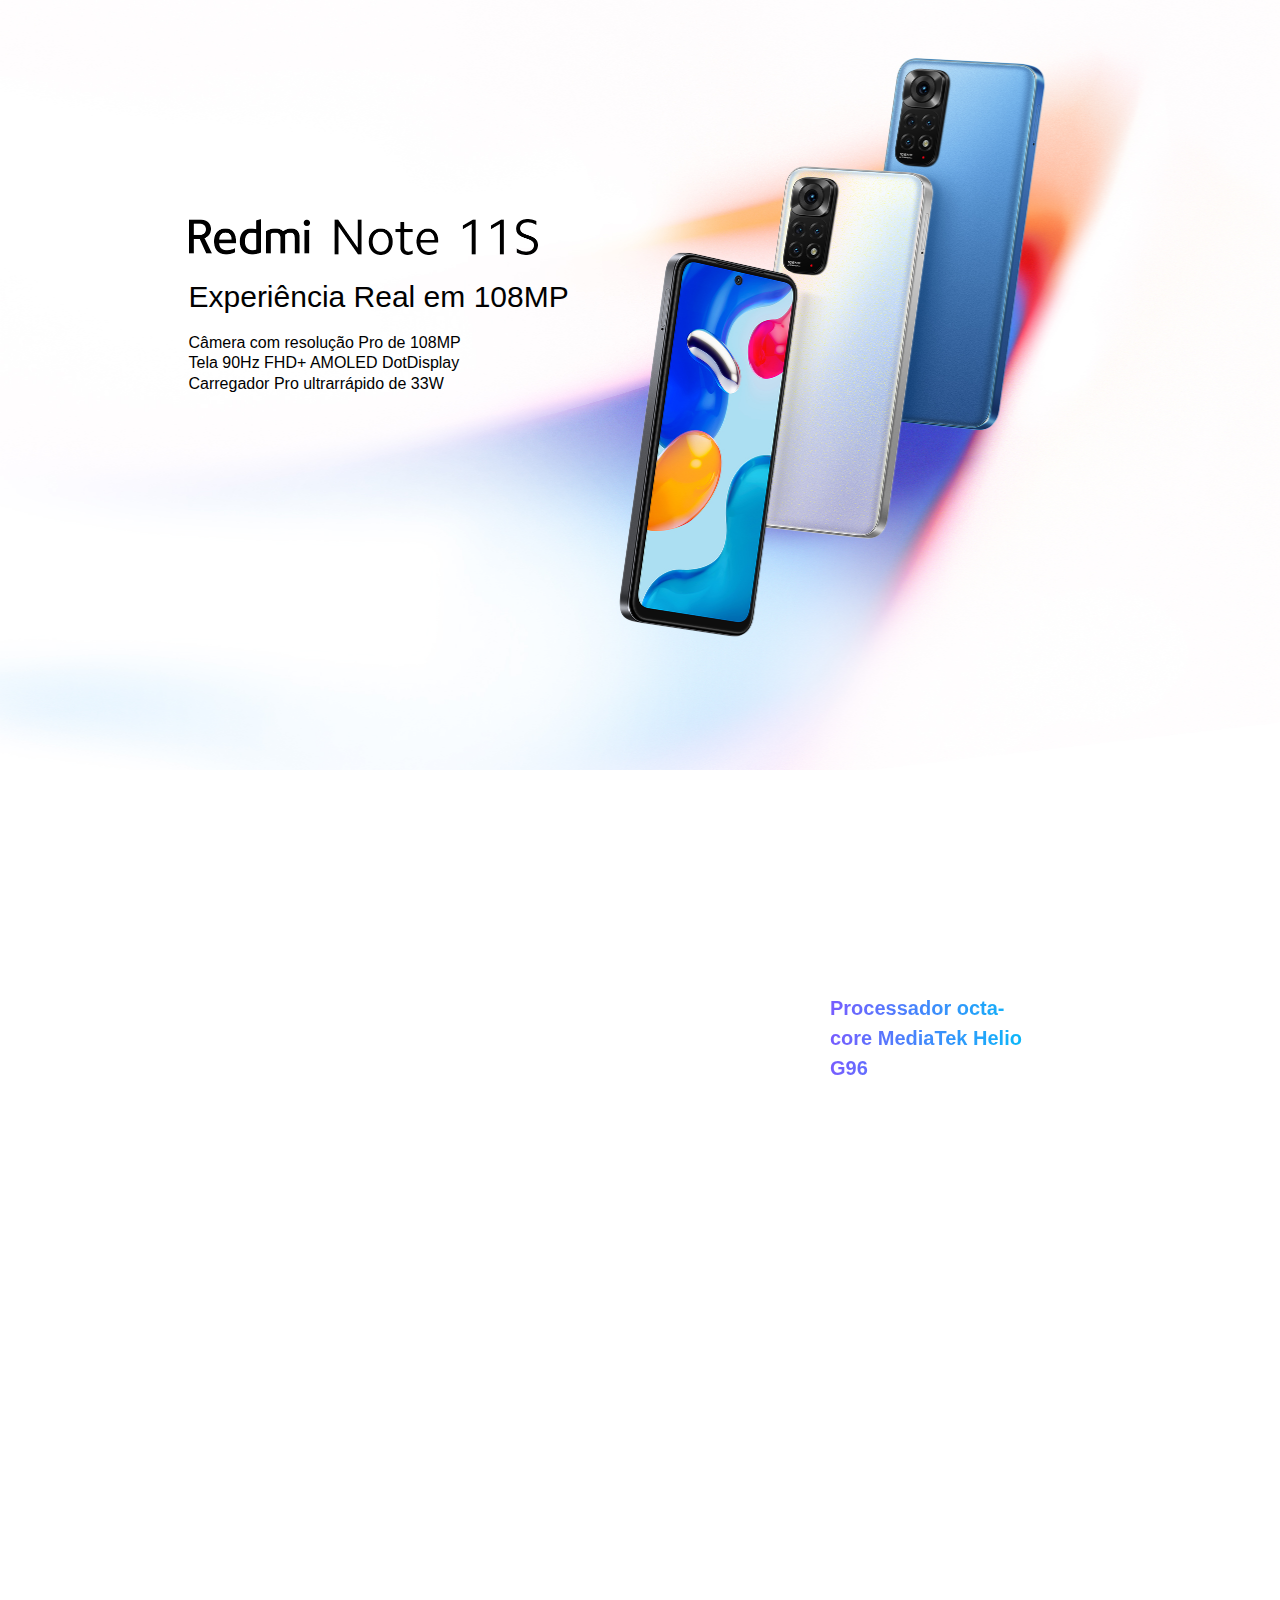
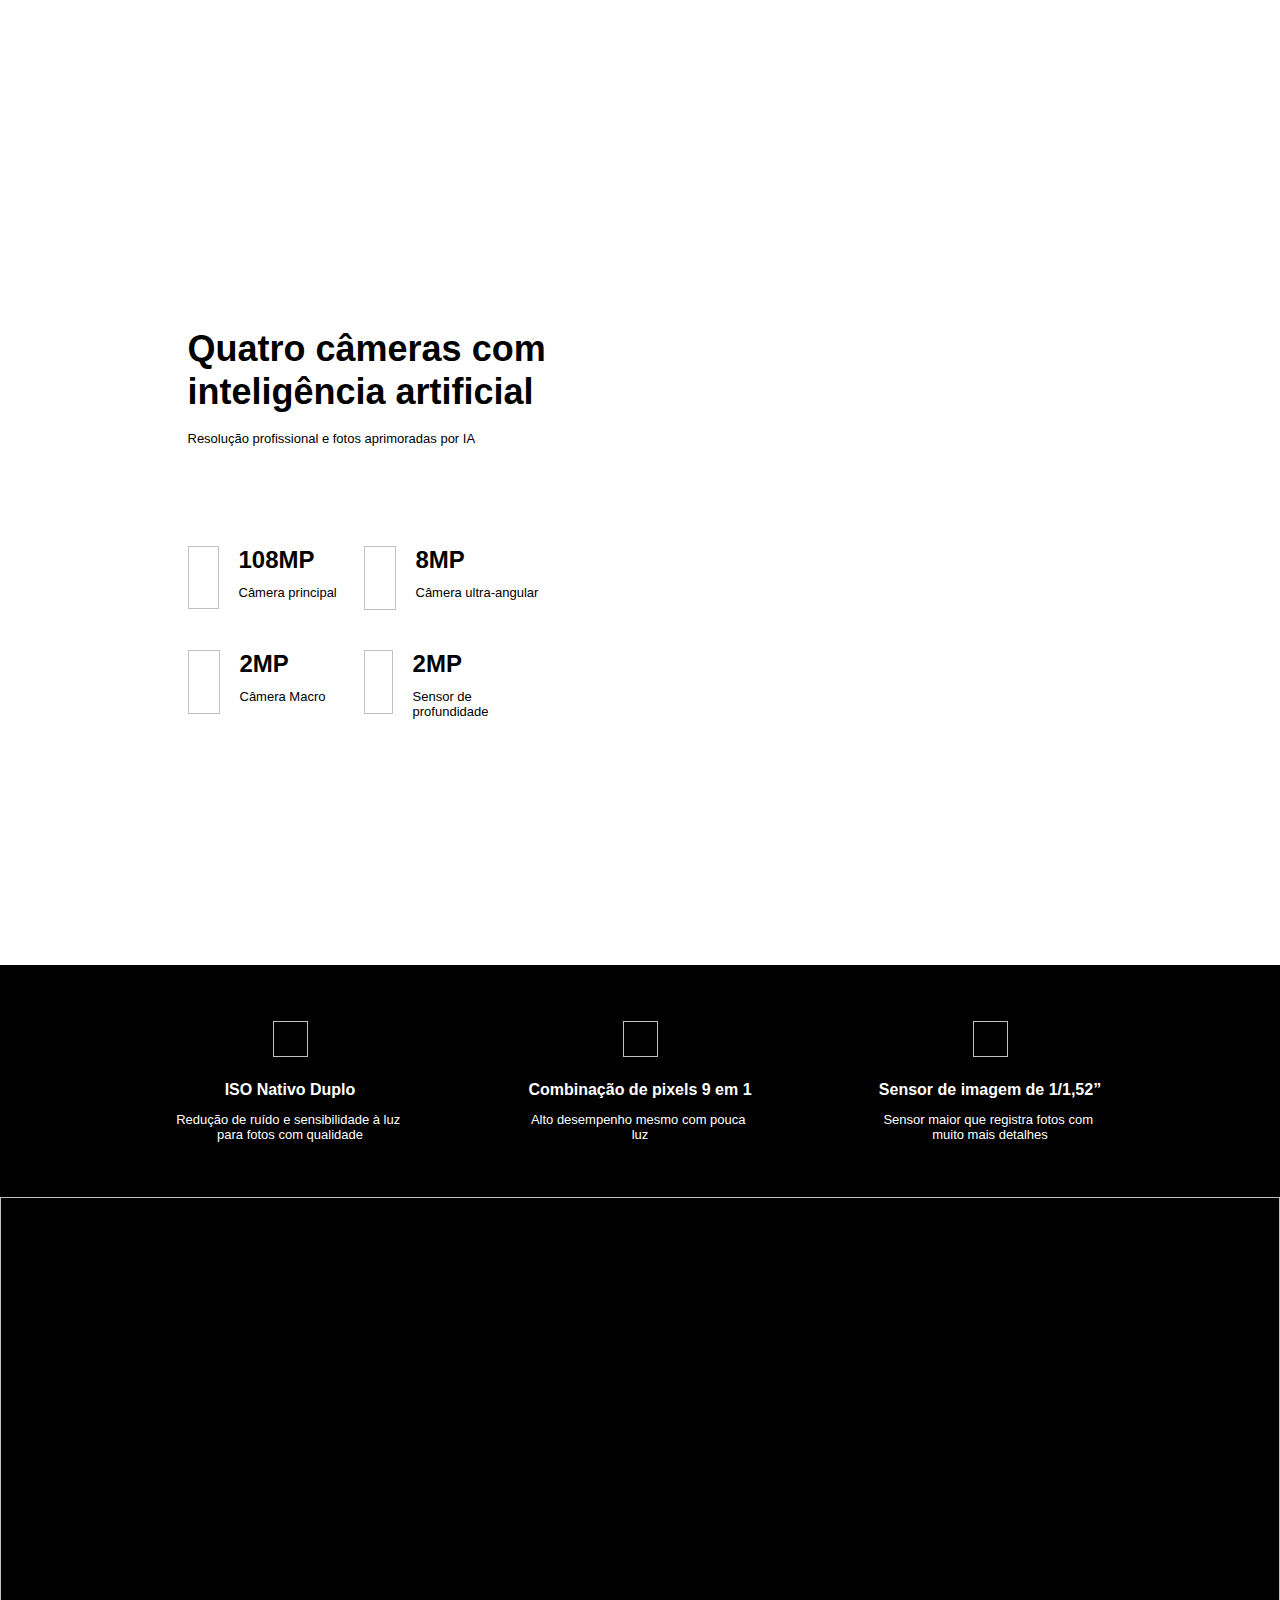
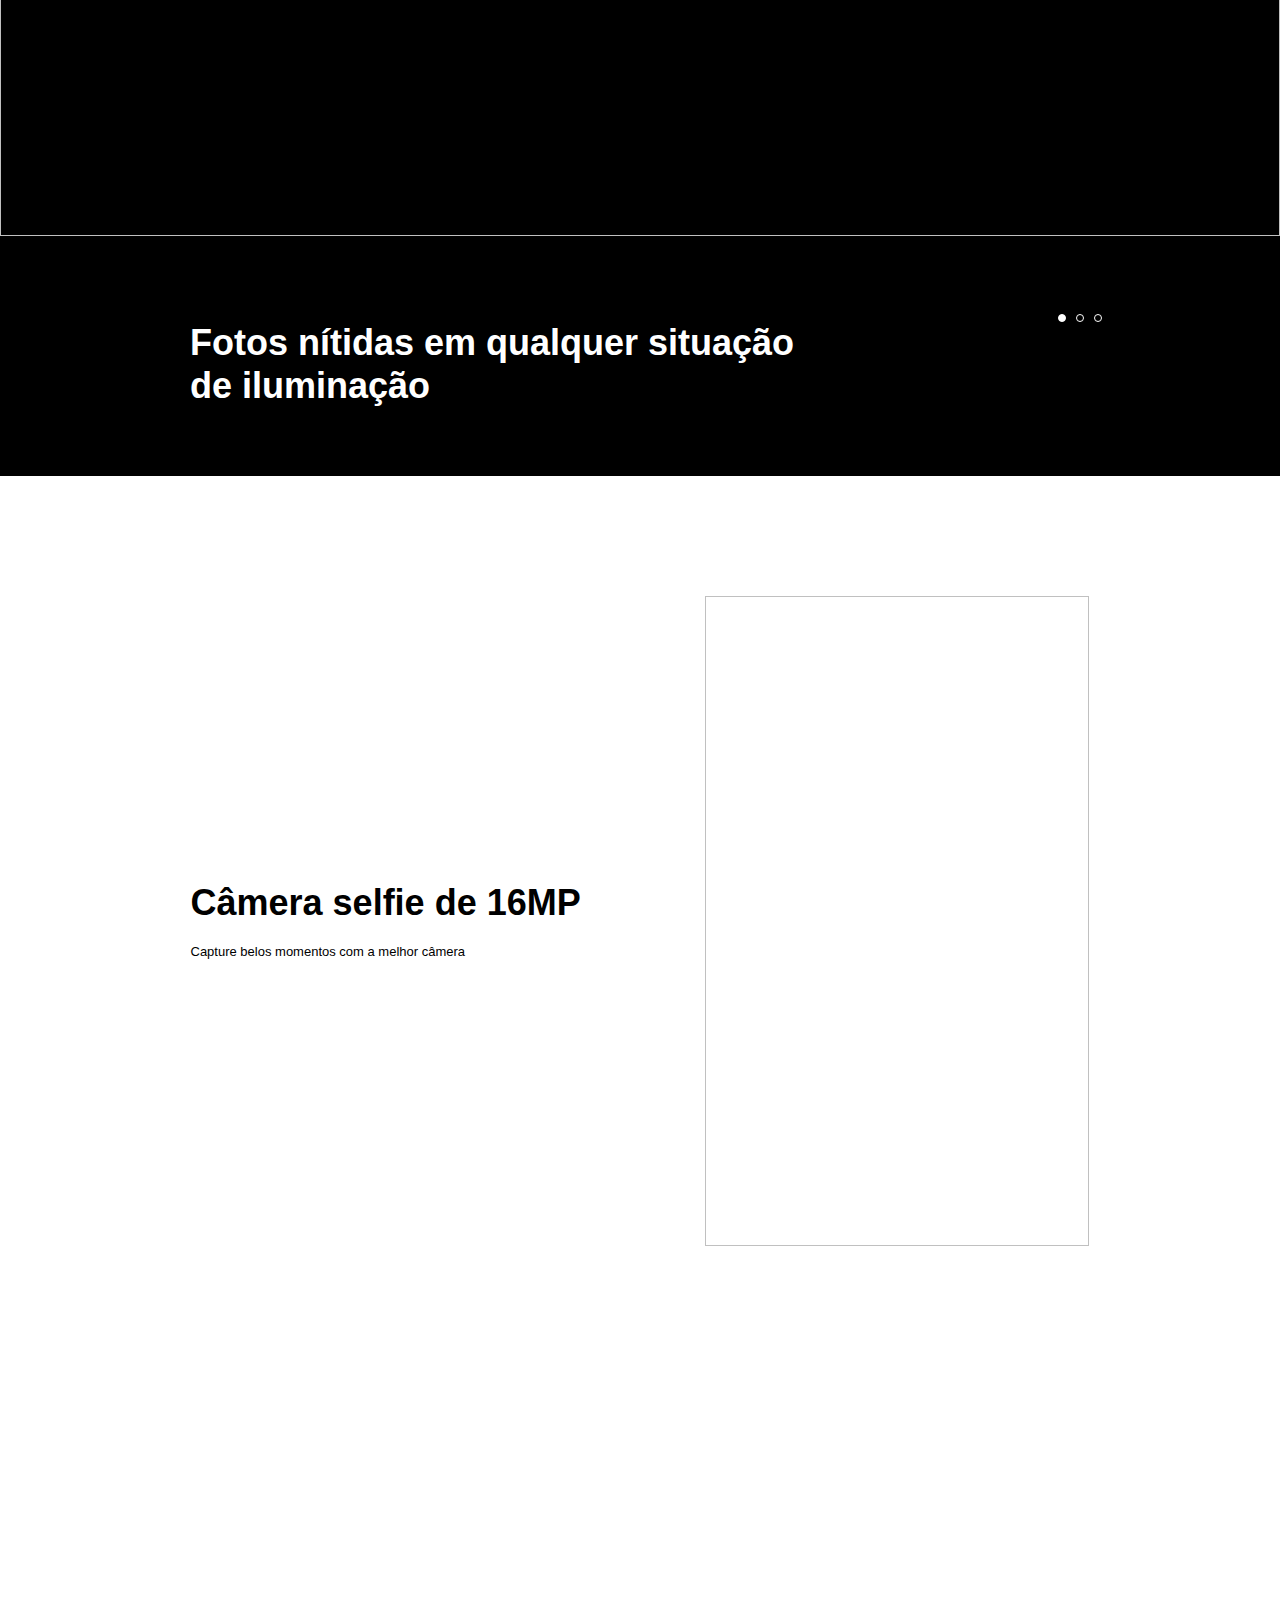
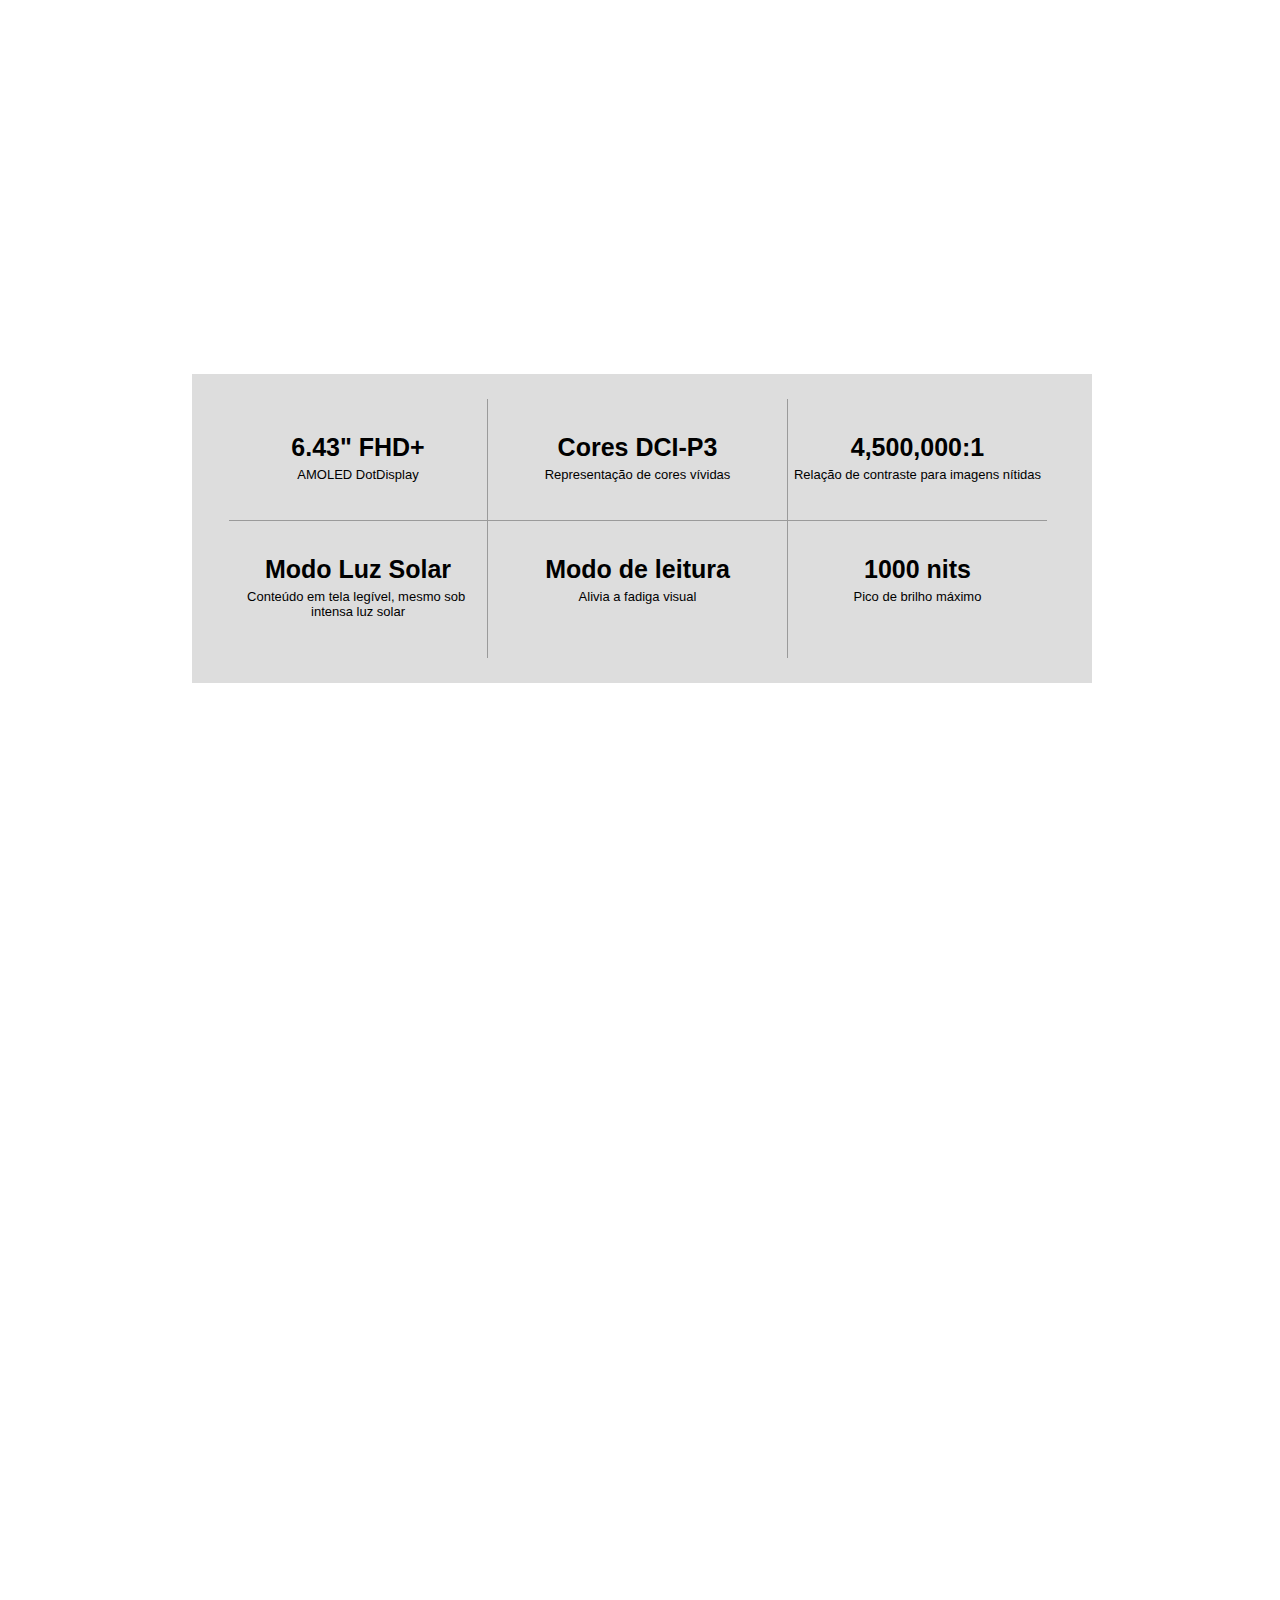
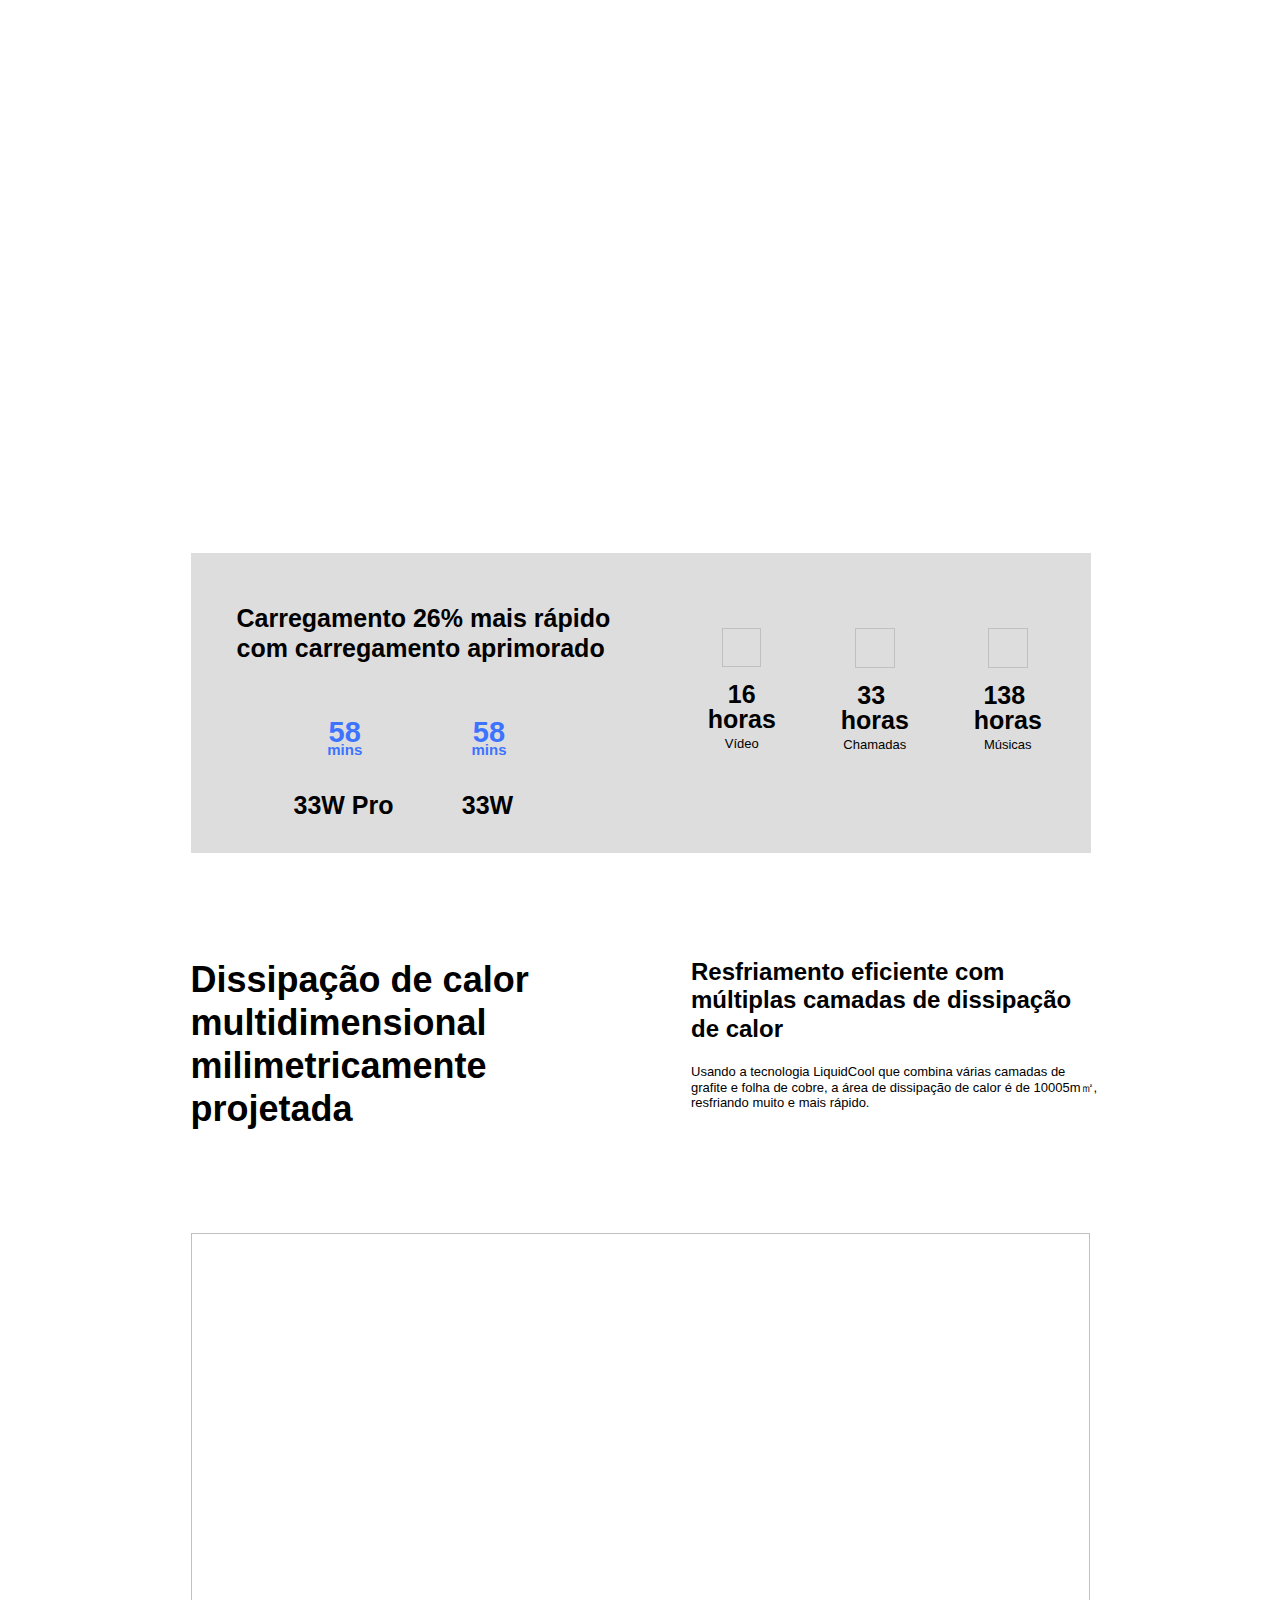
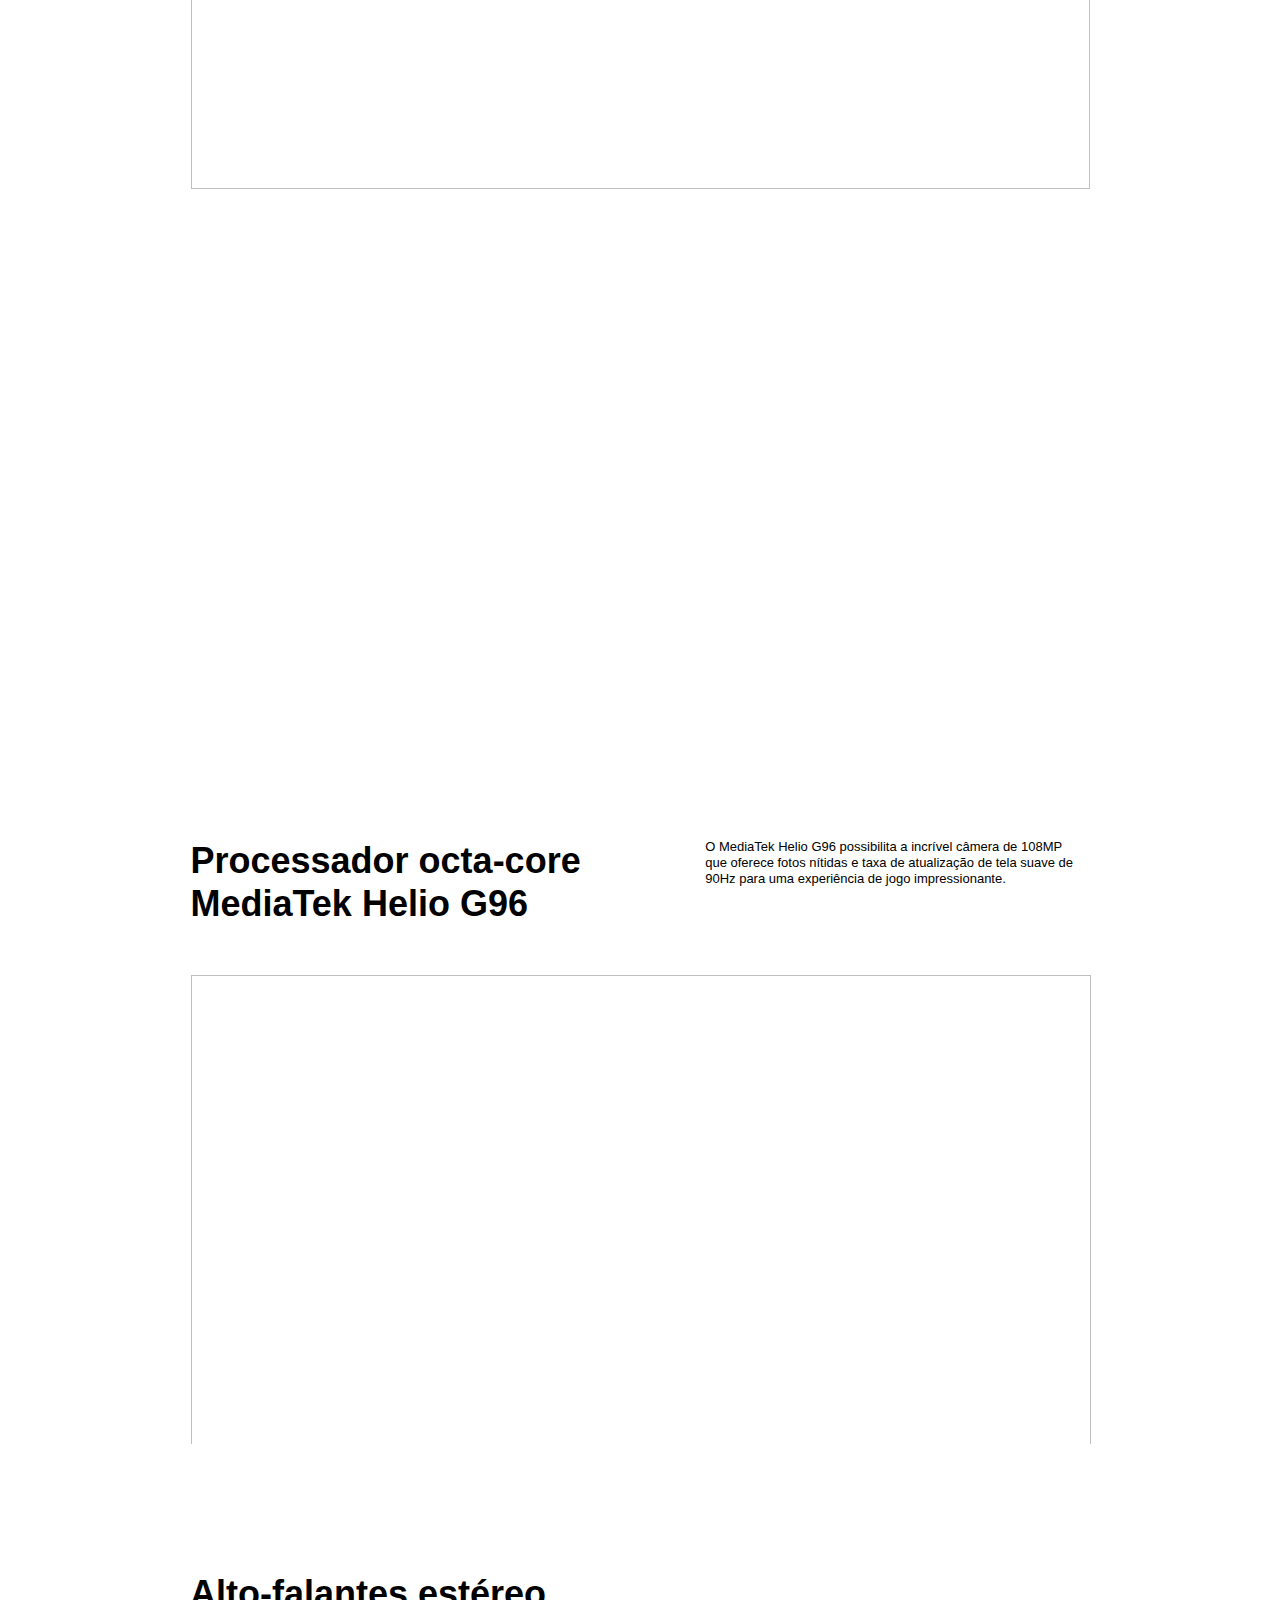
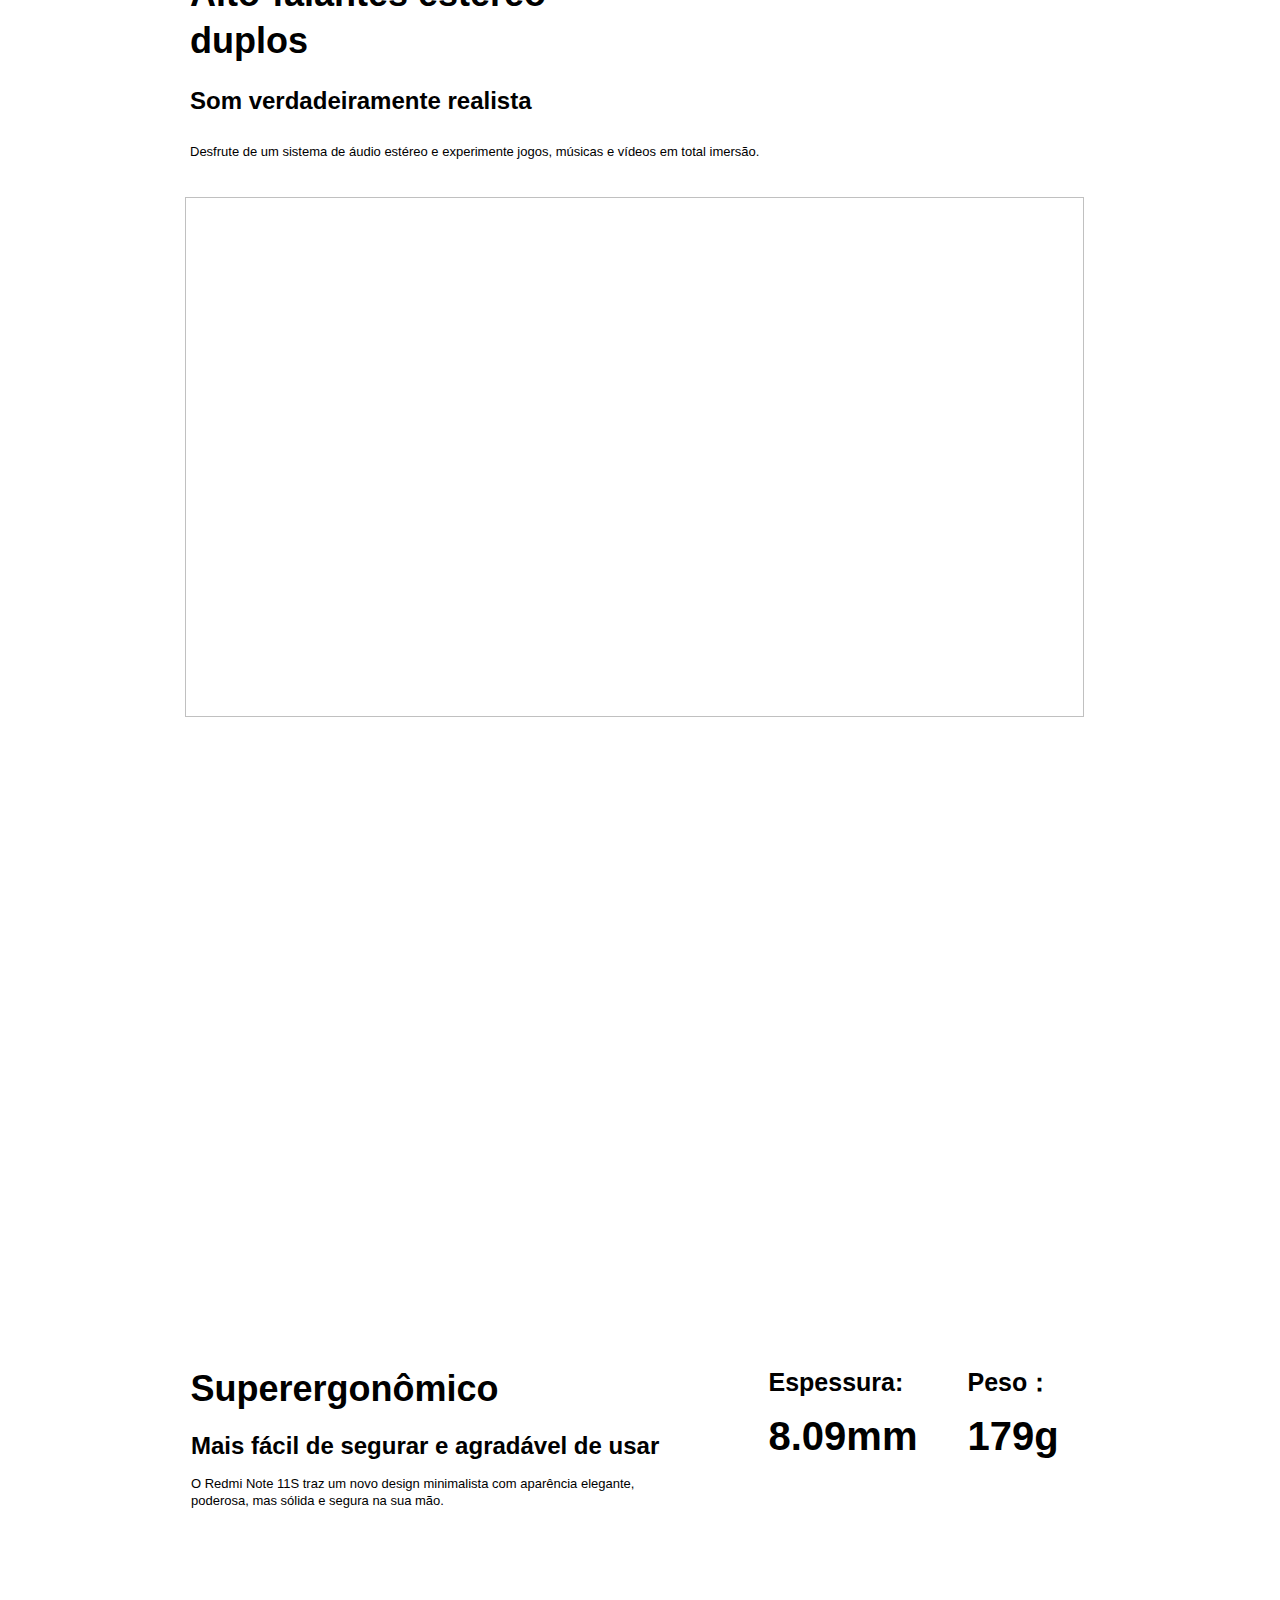
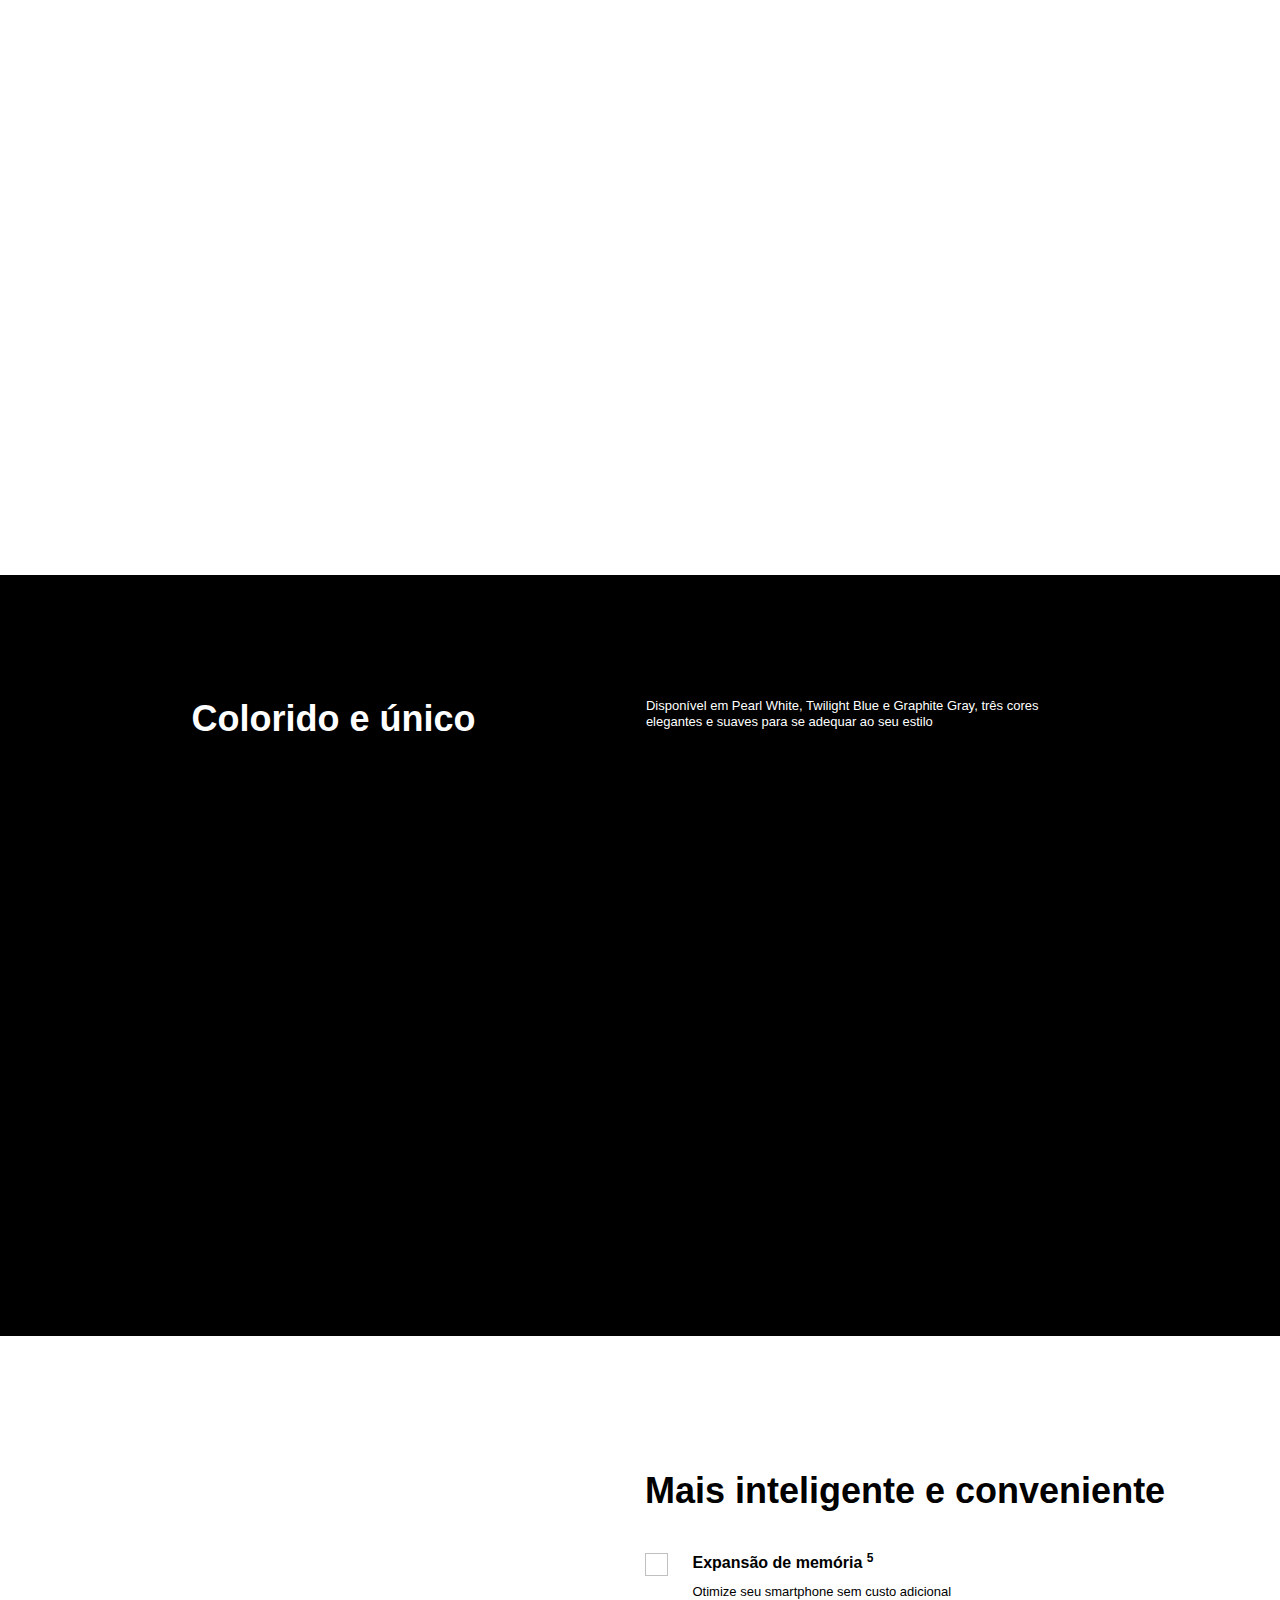
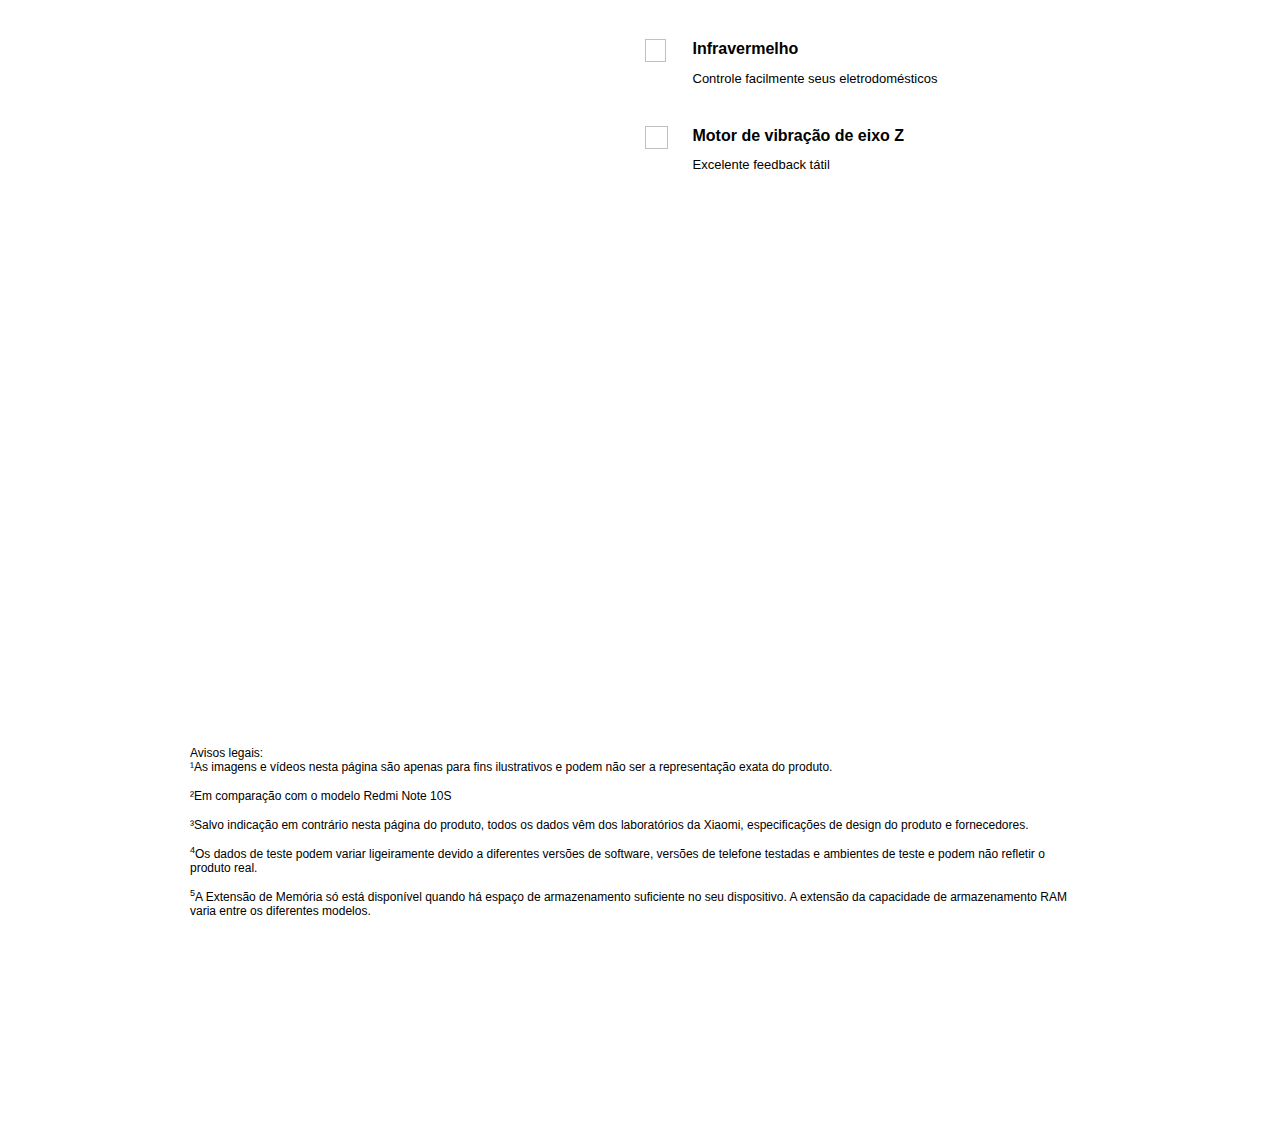
==== commit ae26cbfb: "vs-02" ====
--- a/index.html
+++ b/index.html
@@ -198,7 +198,7 @@
 </div>
 </div>
 
-<span data-key="ksp_27" class="xm-text f-bold f72" data-type="text" data-id="ahst3bmzv2">Capture great details in any lighting situations</span>
+<span data-key="ksp_27" class="xm-text f-bold f72" data-type="text" data-id="ahst3bmzv2">Fotos nítidas em qualquer situação de iluminação</span>
 </div>
 
 <div class=" section lazy" data-type="bg" data-id="dd85a66250" data-background-image="" style="width:100%;background-color:#fff;box-sizing:border-box;background-size:cover;background-repeat:no-repeat;position:relative;min-height:0.78125rem;display:flex;padding:0.9375rem 1.48828125rem 0.9375rem 1.48828125rem">
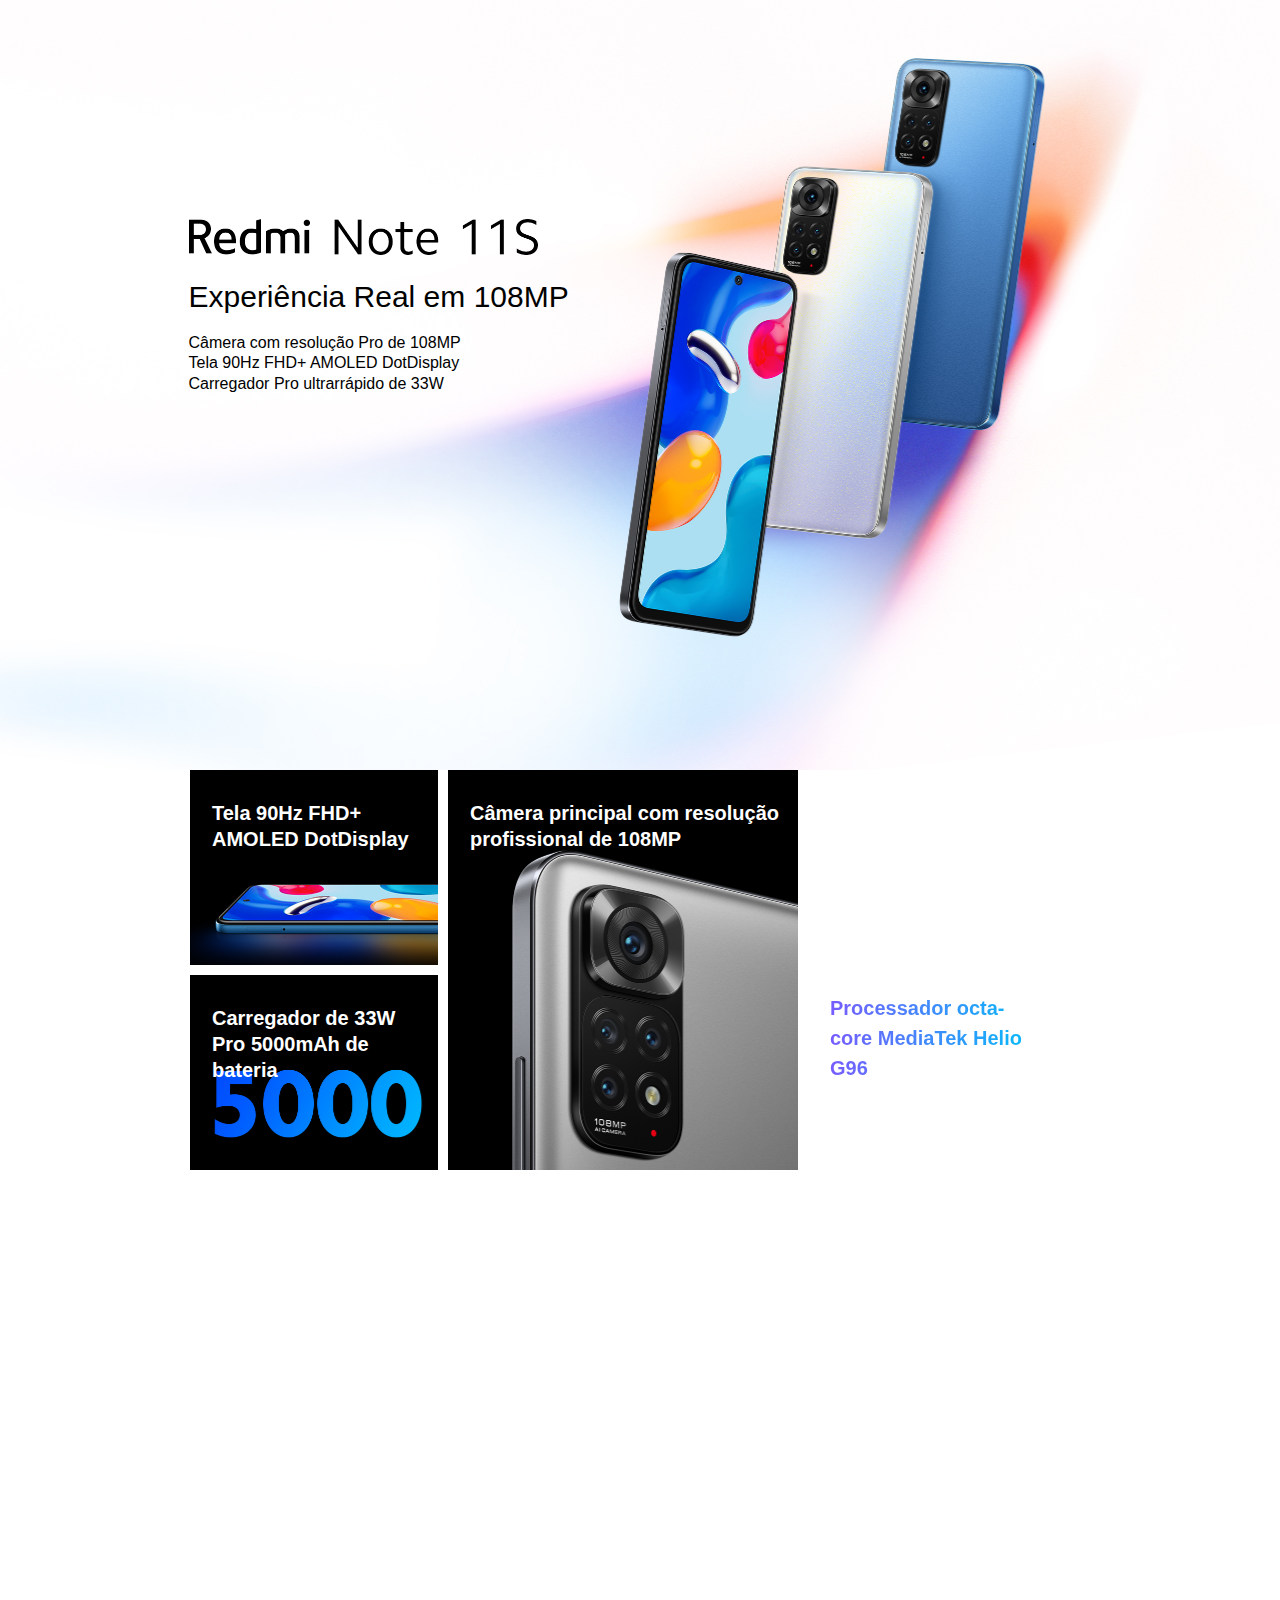
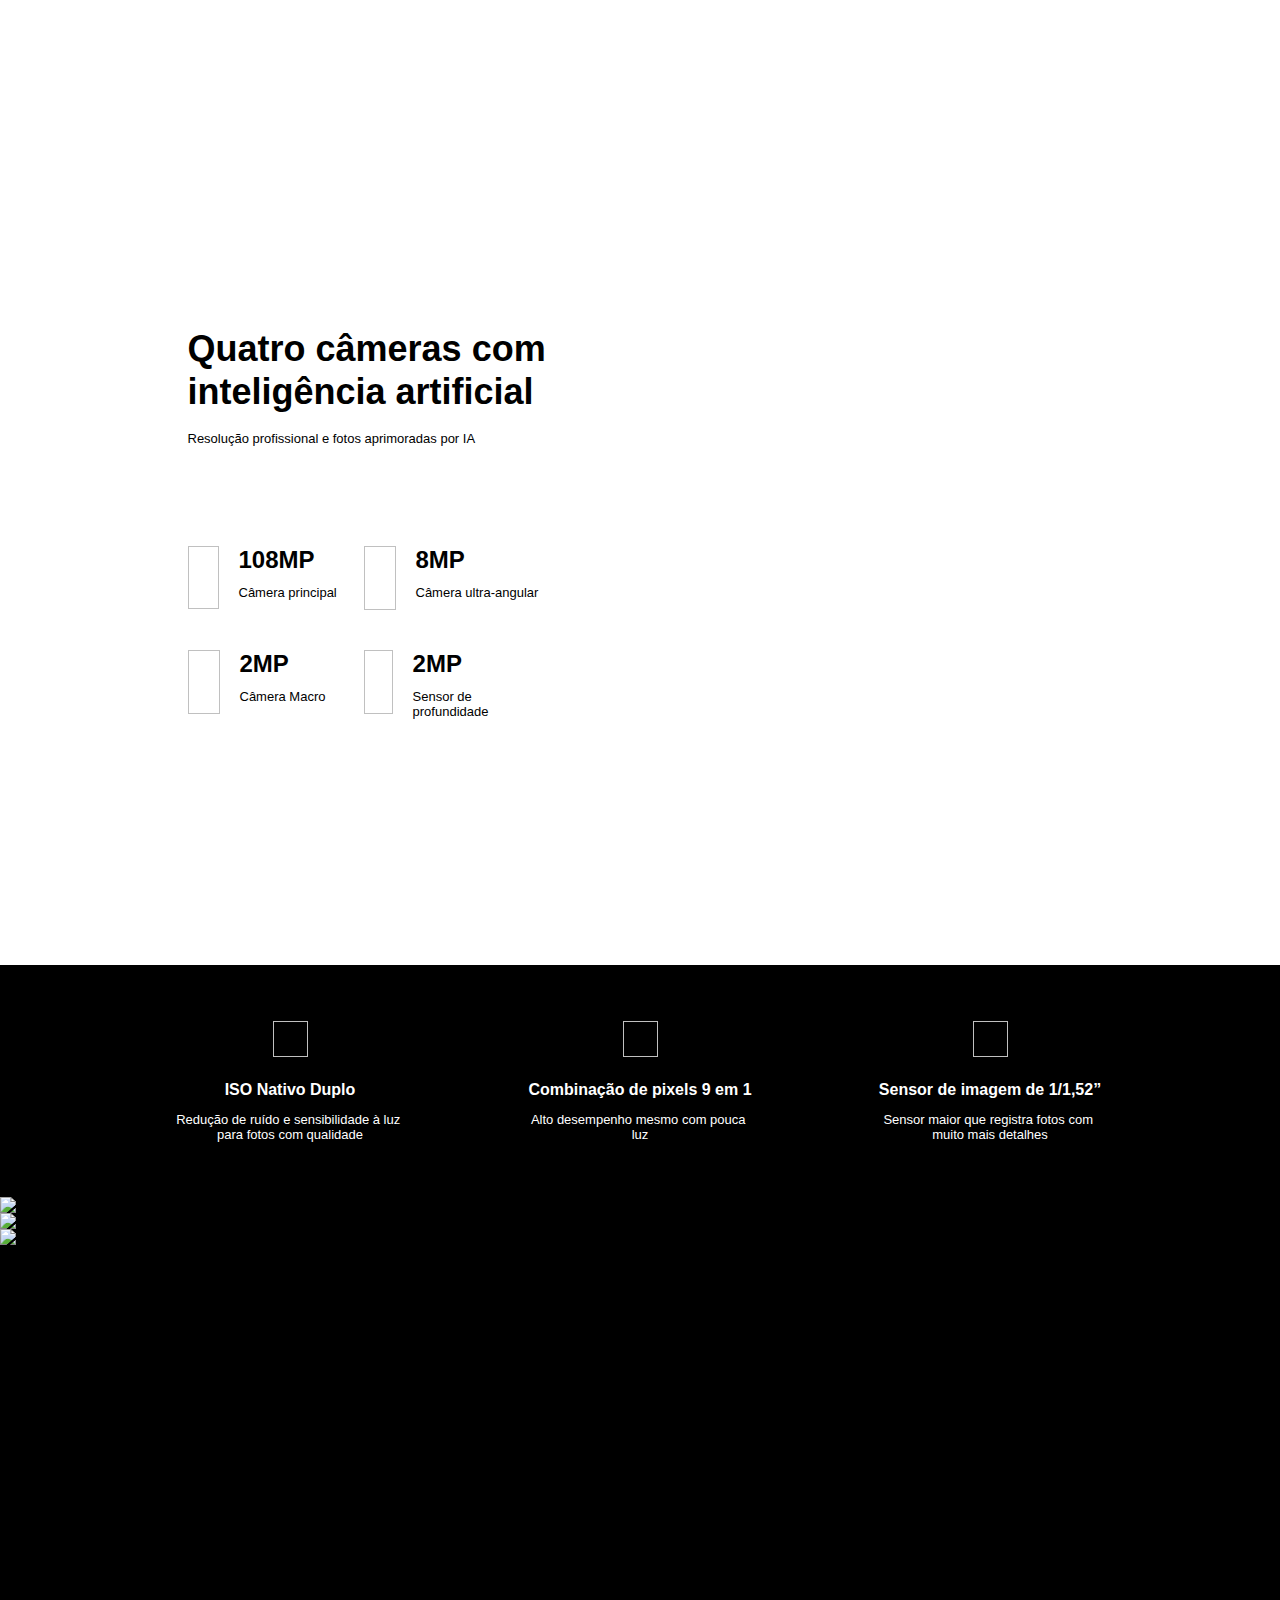
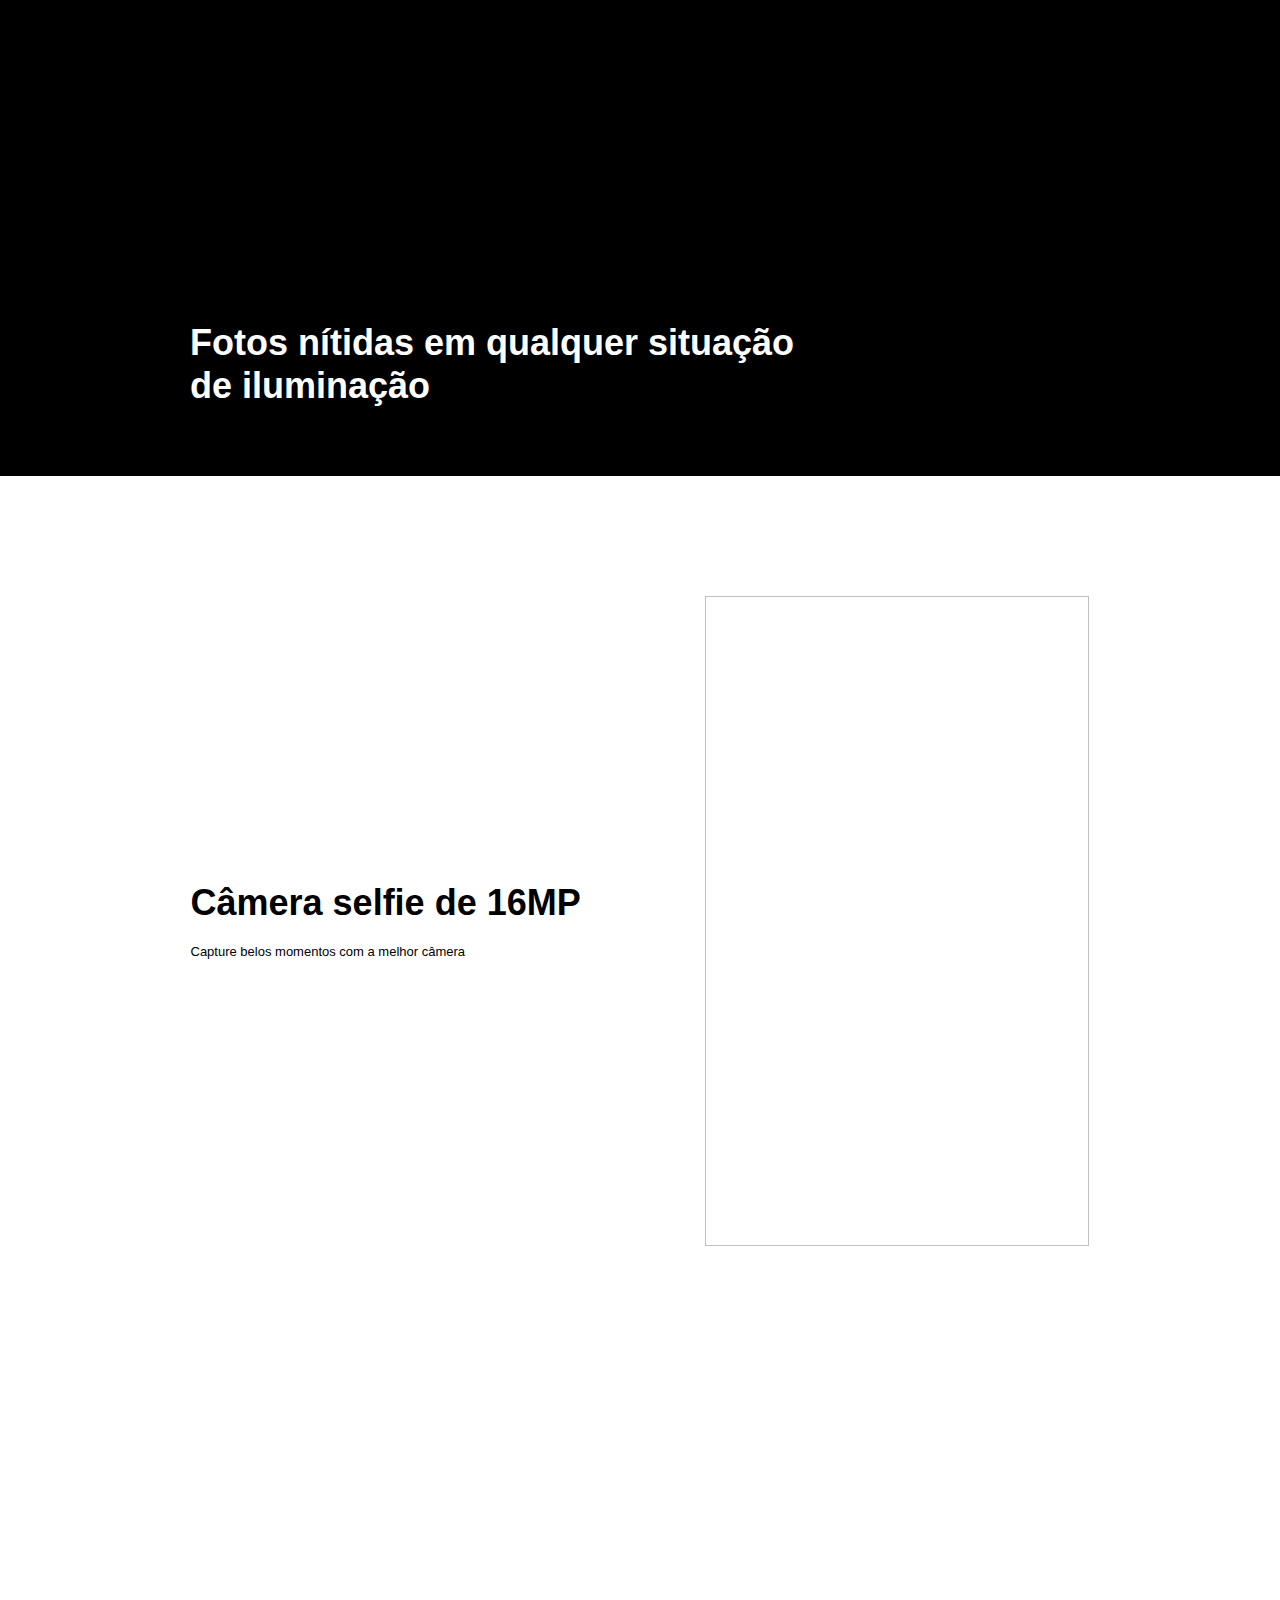
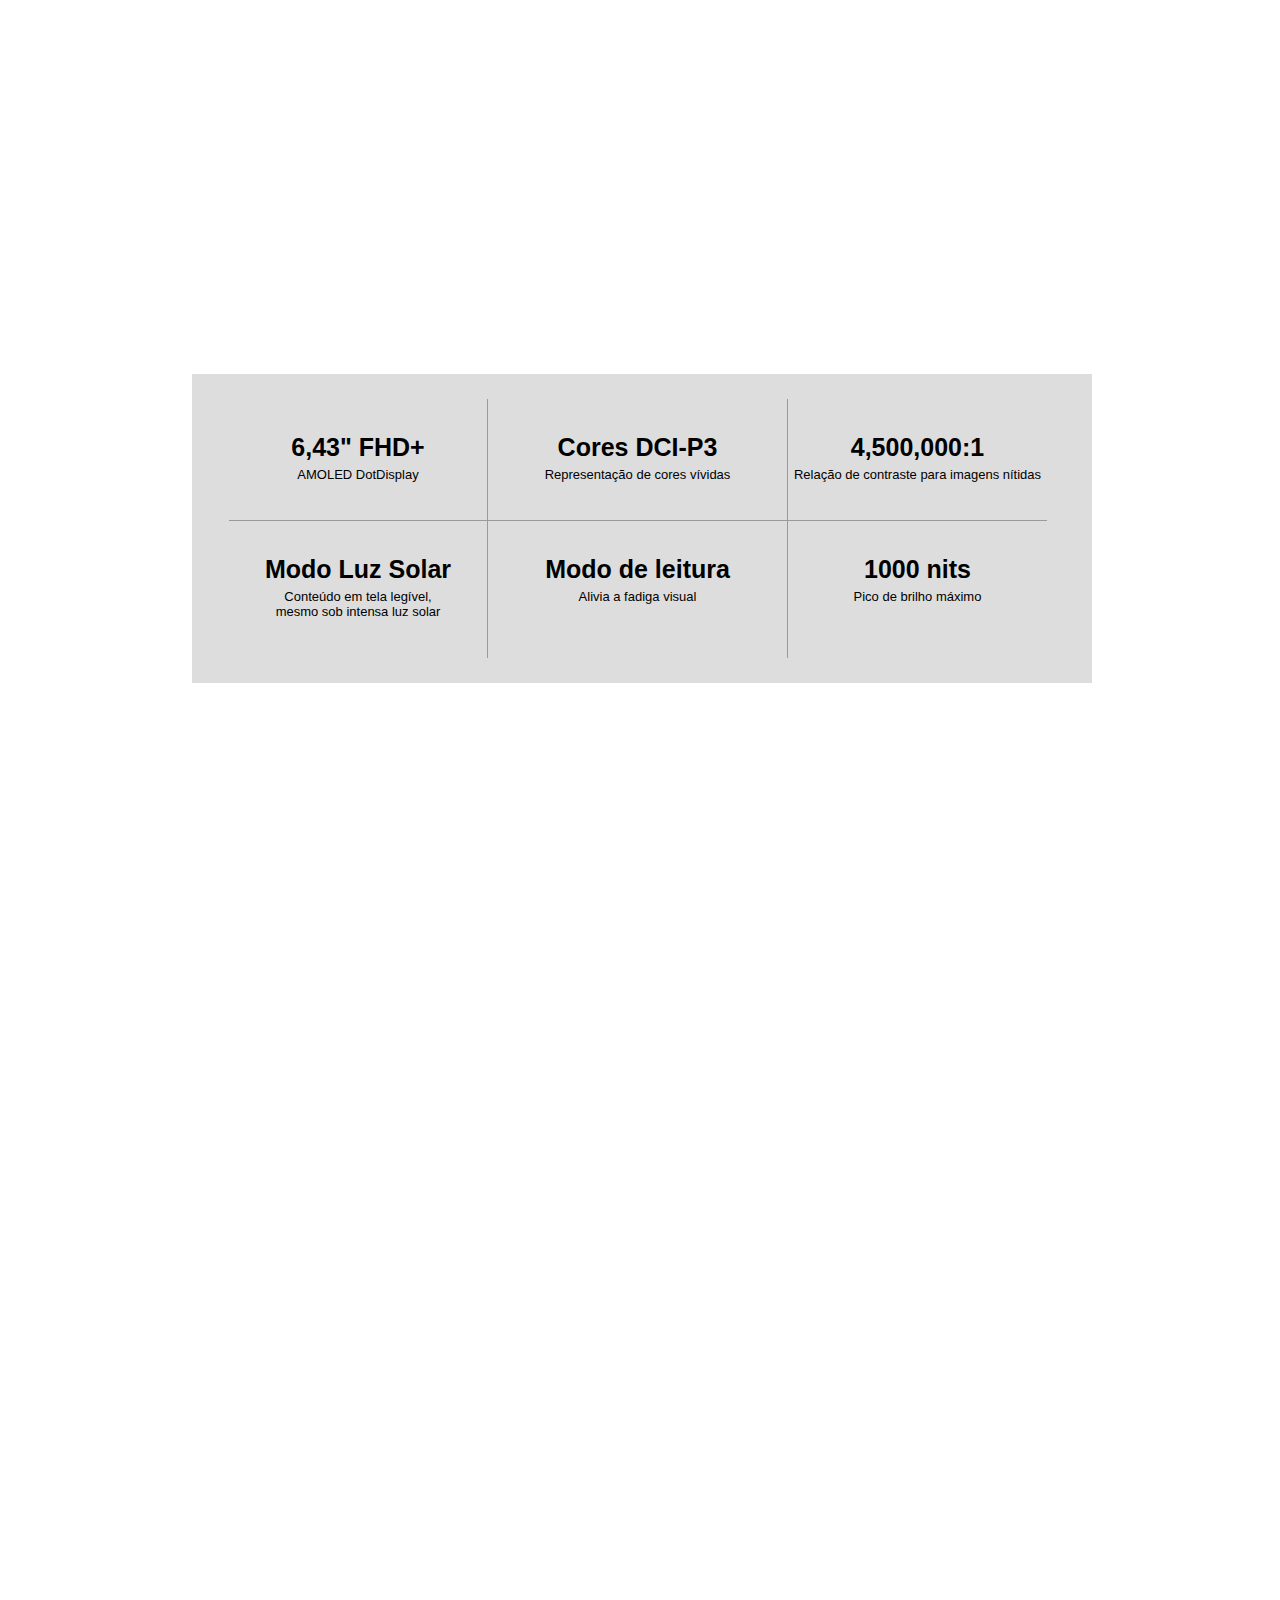
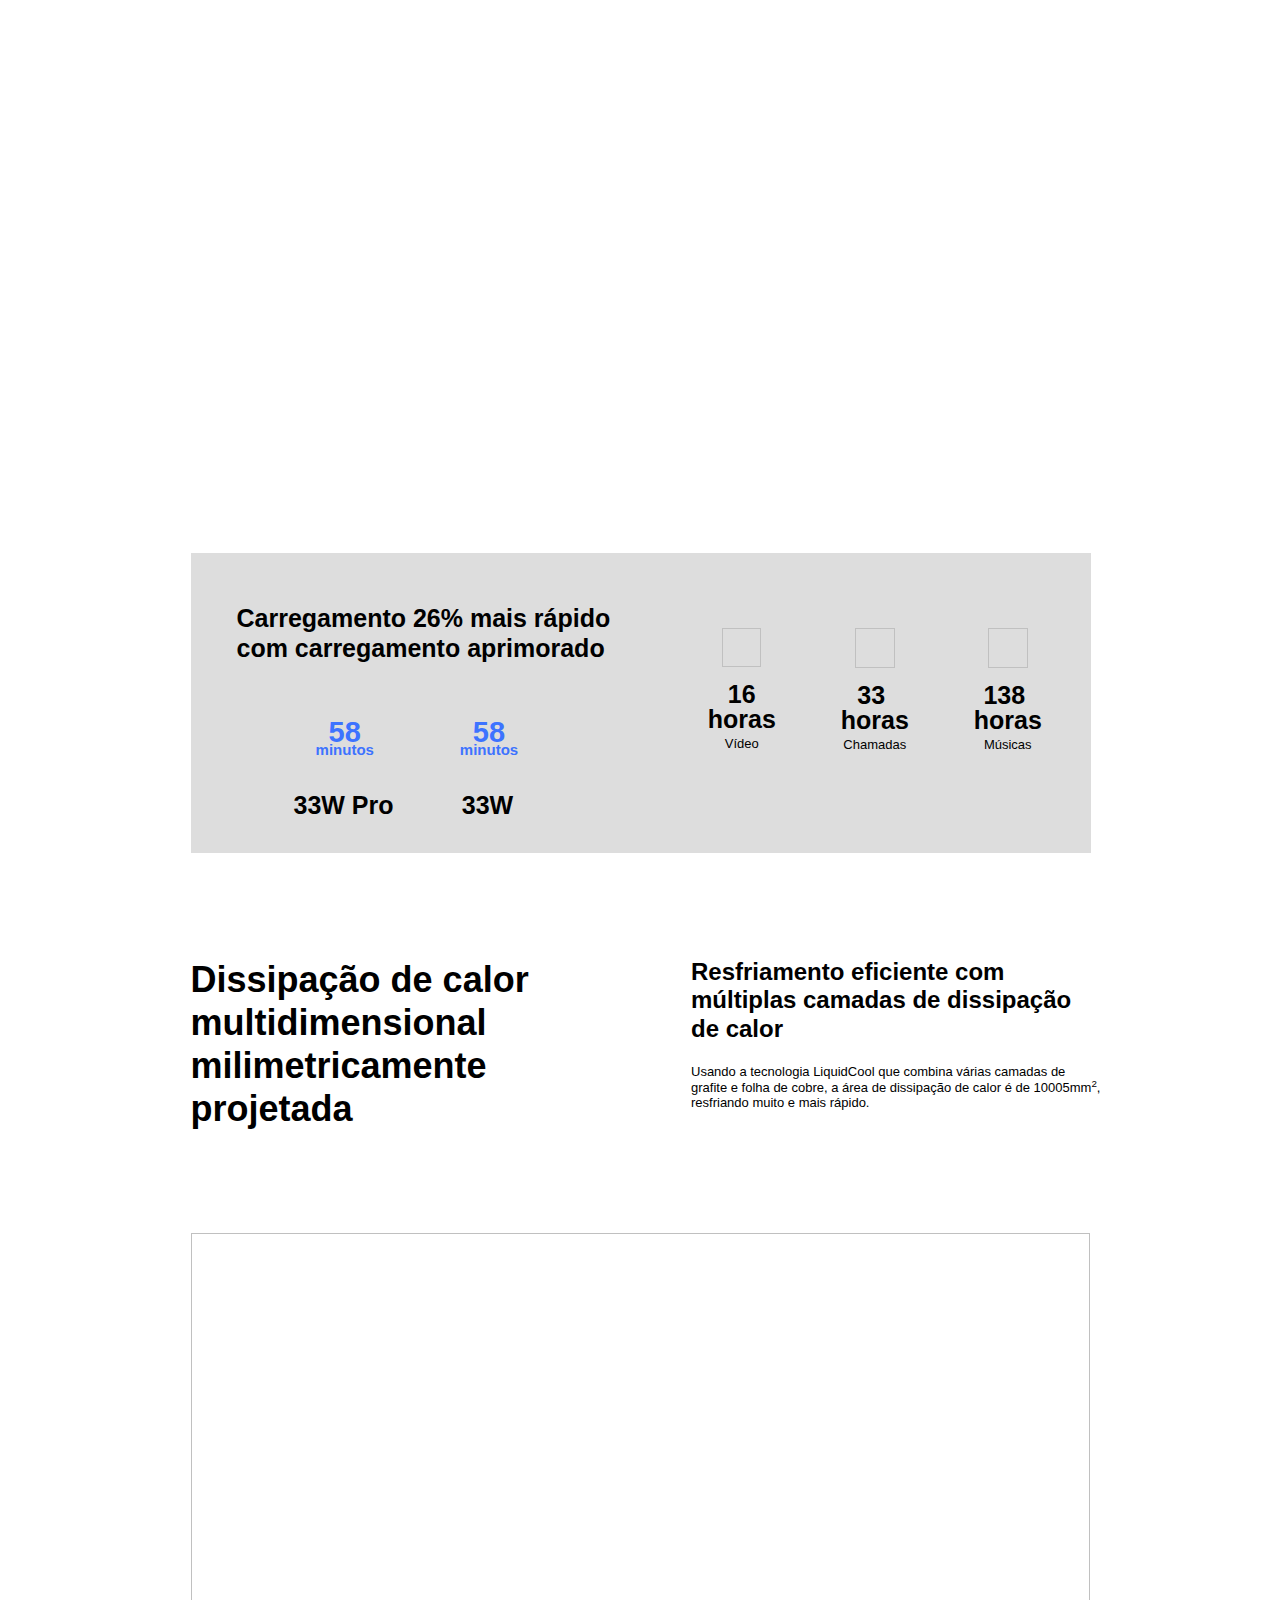
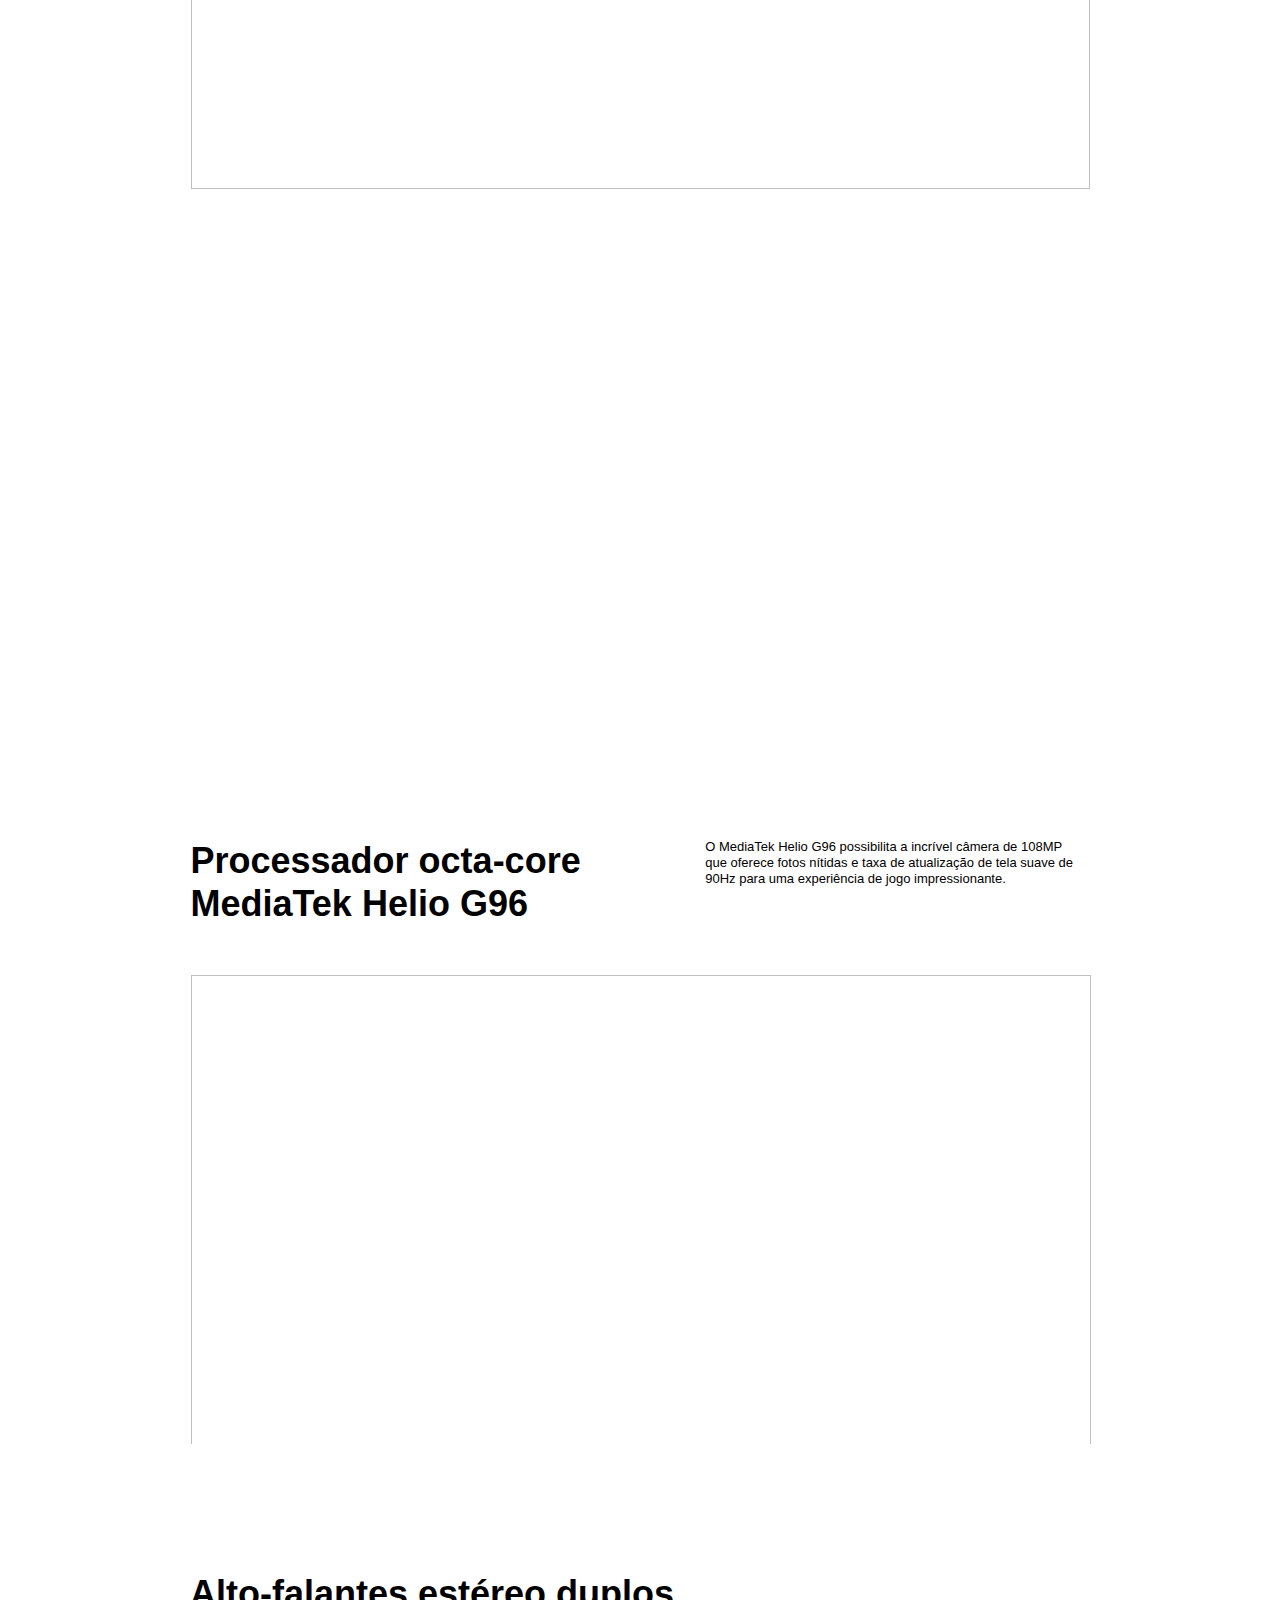
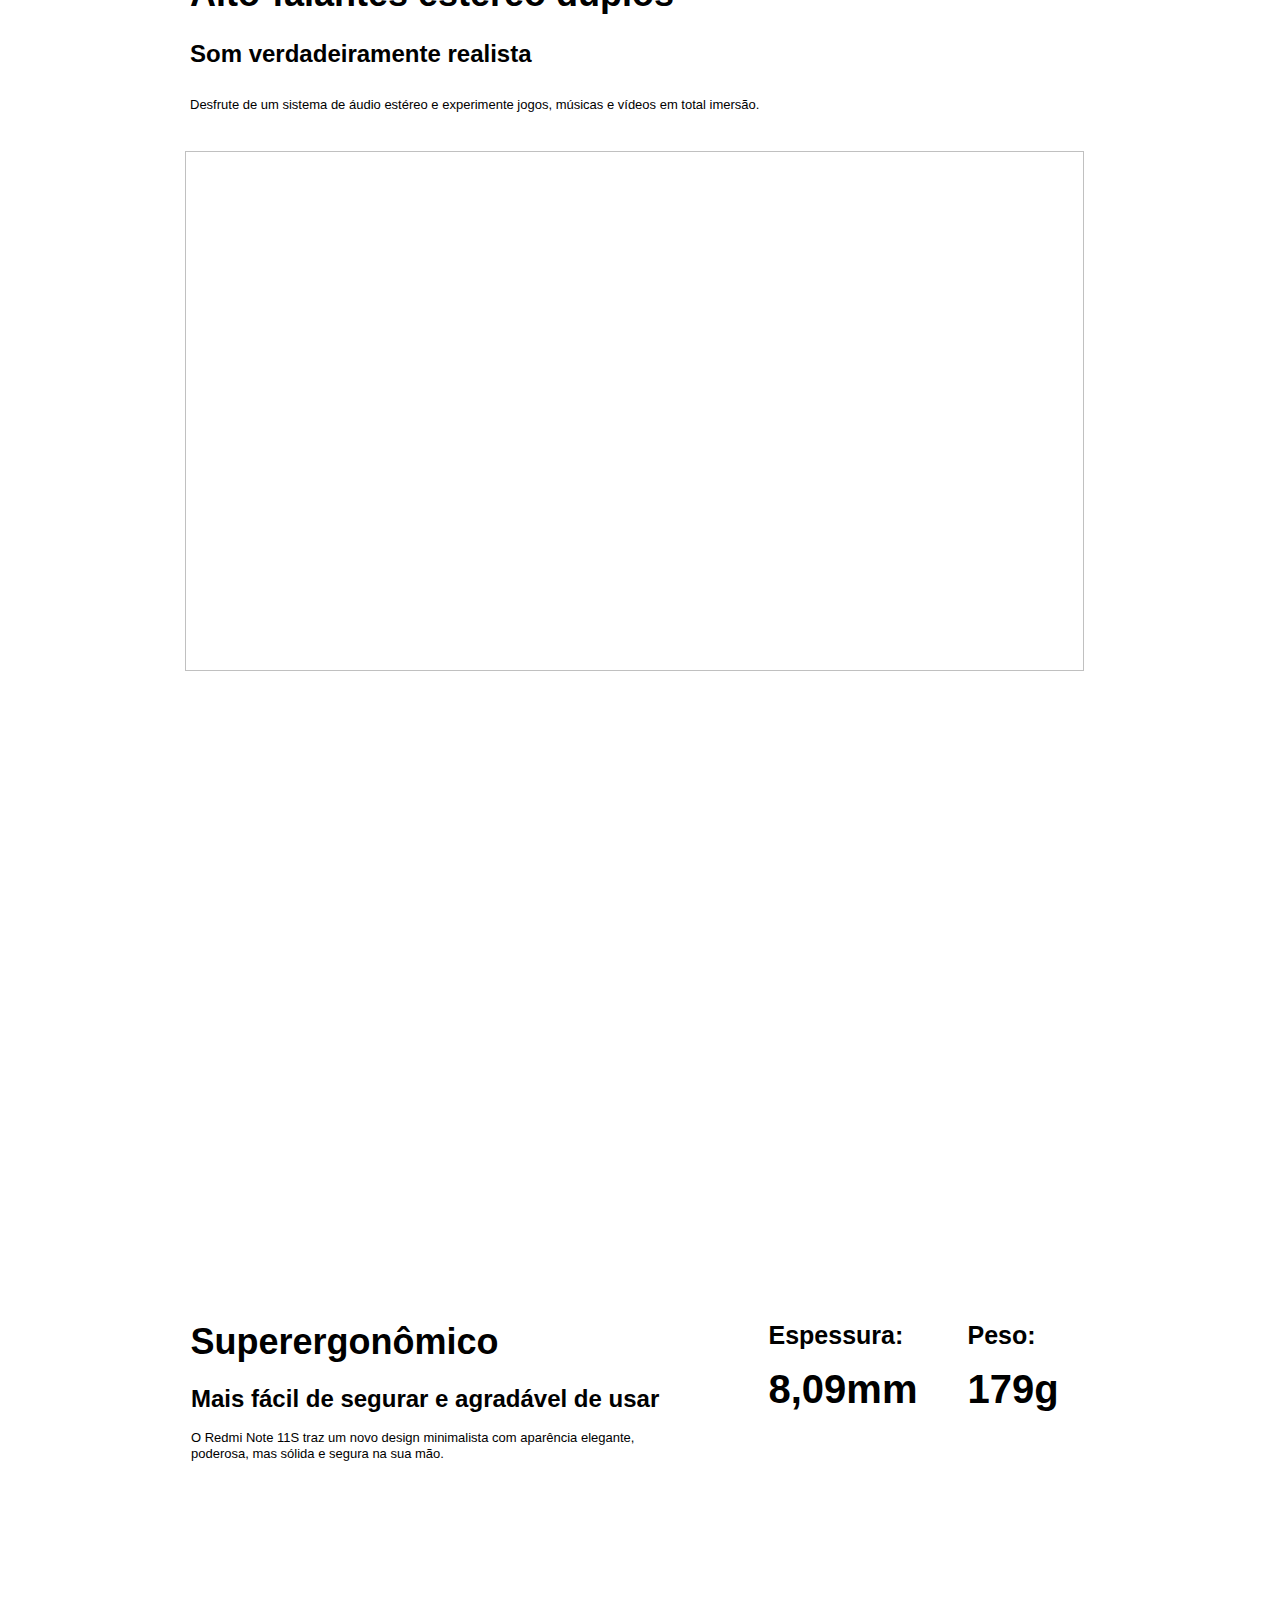
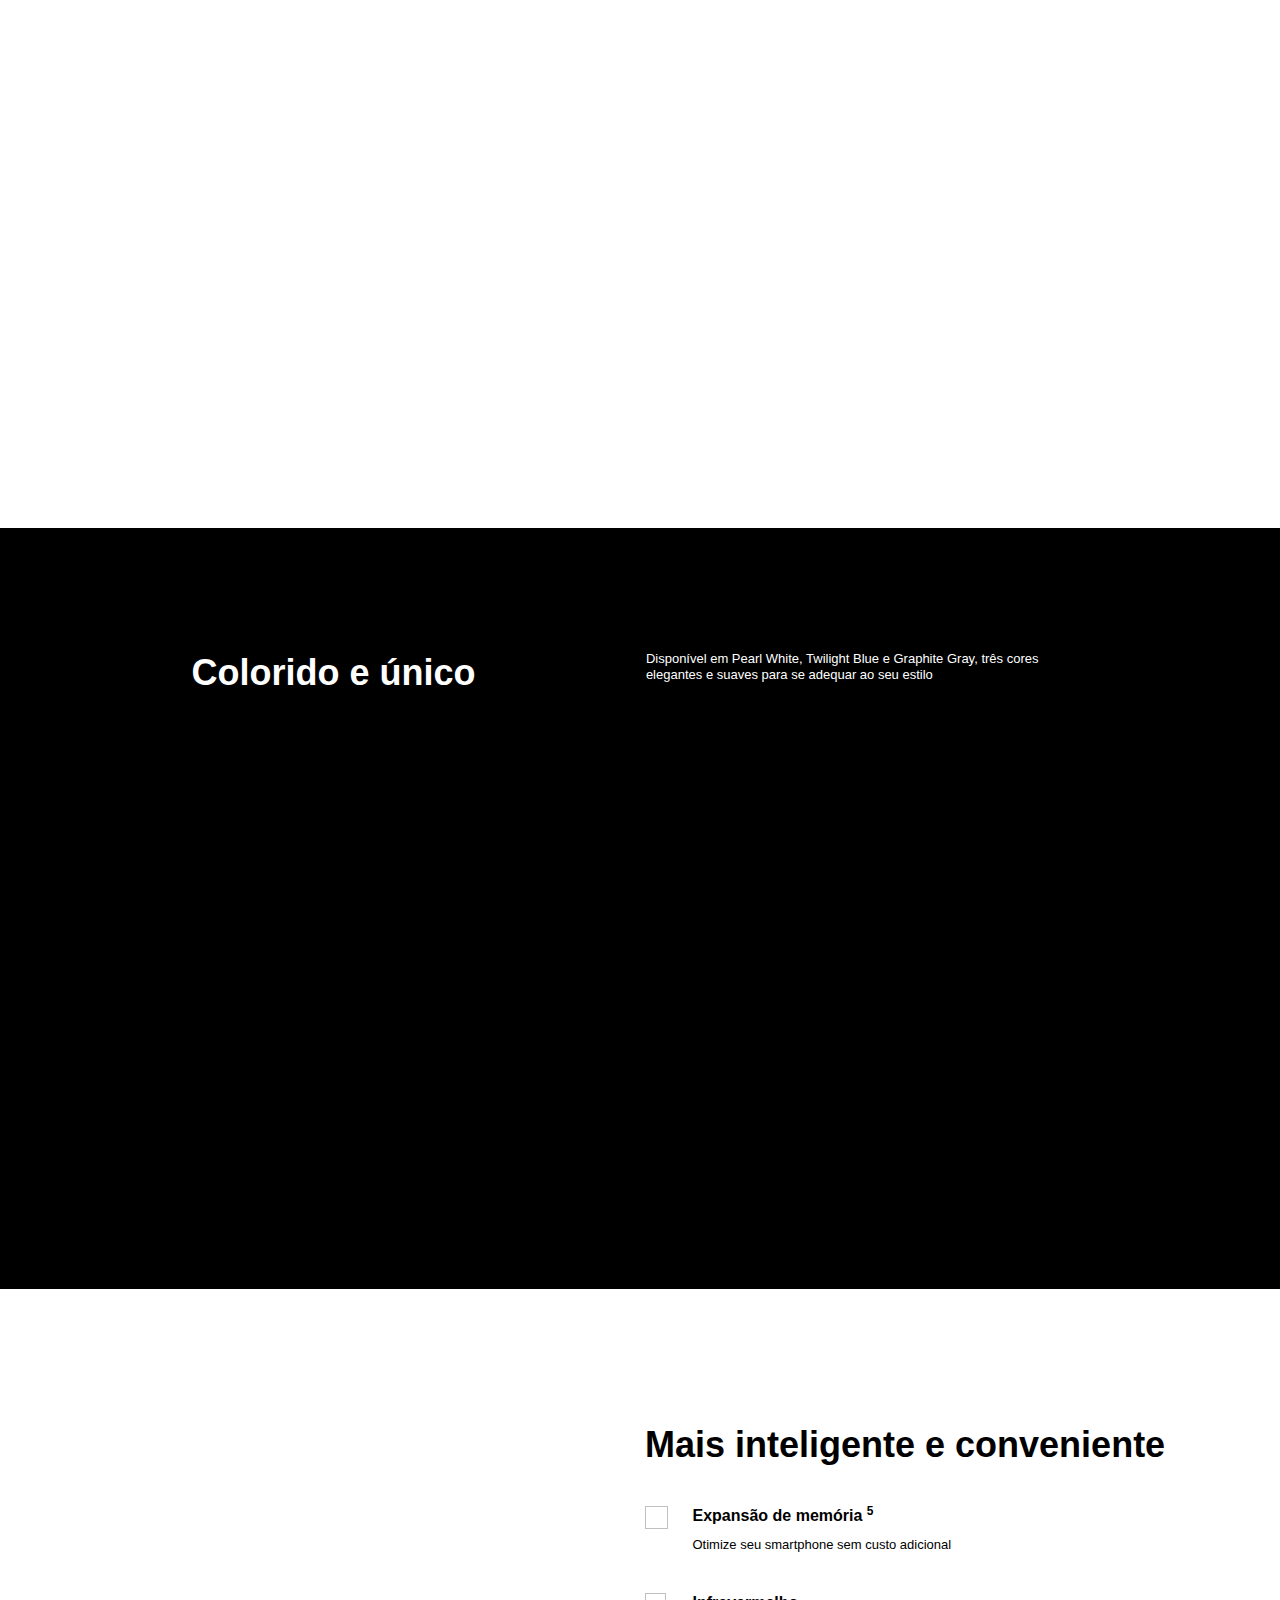
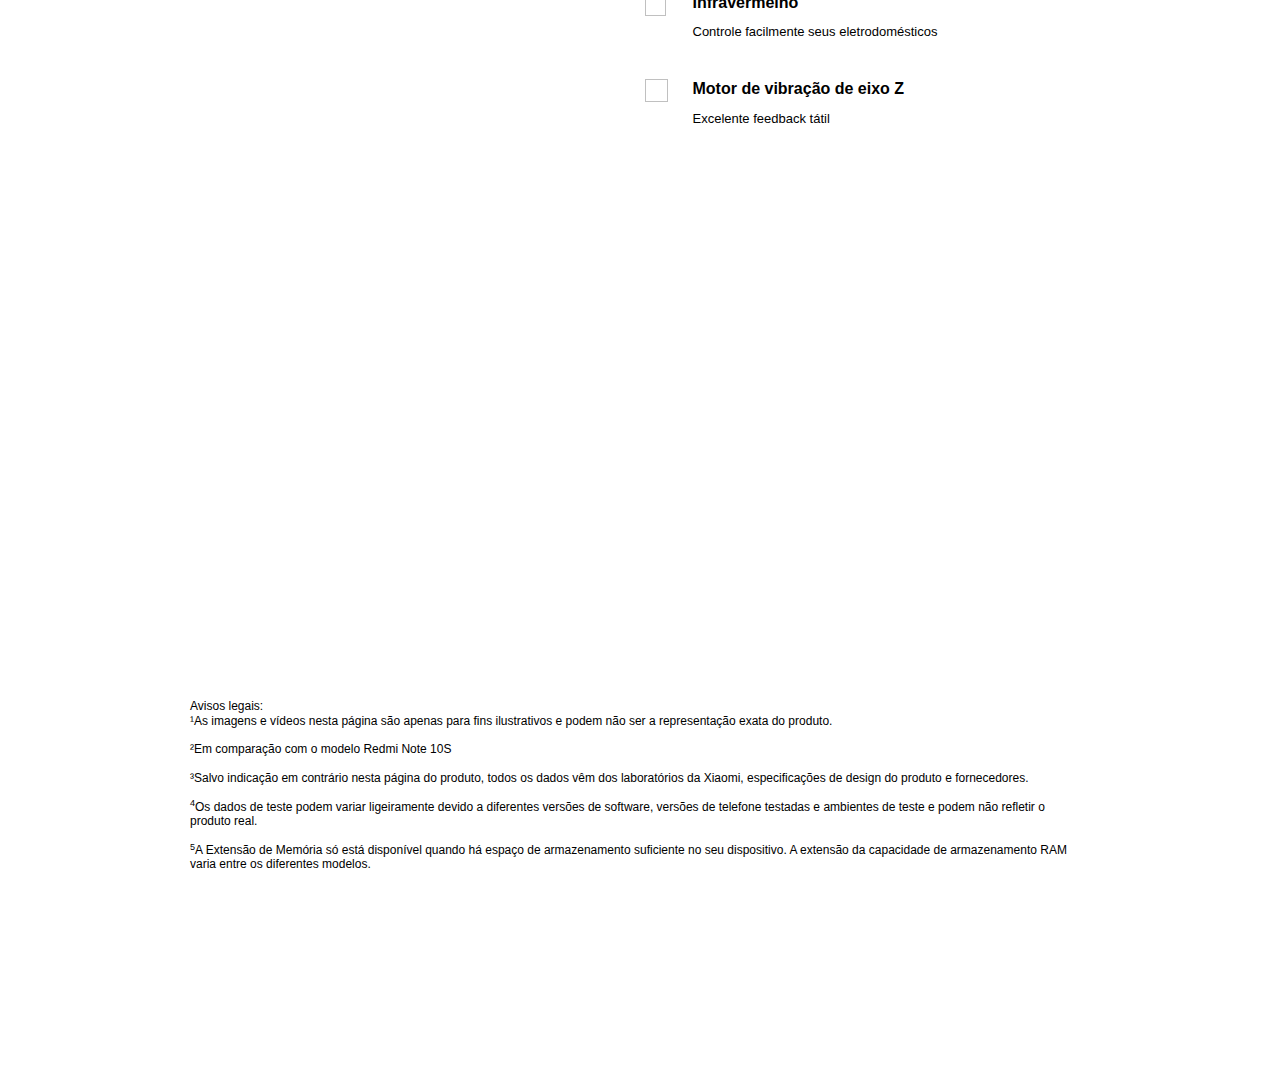
==== commit 0c9b432c: "vs-08" ====
--- a/index.html
+++ b/index.html
@@ -1,12 +1,13 @@
 <!DOCTYPE html>
-<html xml:lang="en" lang="en">
+<html xml:lang="pt" lang="pt">
 
 <link href="./assets/css/main.css" rel="stylesheet">
-
-<script>!function (e, t) { var i = t.documentElement; t.body; function n() { var t = i.clientWidth, n = t >= 1226 ? t / 10 : 122.6; i.style.fontSize = n + "px", e.rootFontSize = n, e.oriRootFontSize = 256 } if (e.addEventListener("resize", (function () { n() }), !1), e.addEventListener("pageshow", (function (e) { e.persisted && n() }), !1), n(), e.devicePixelRatio && e.devicePixelRatio >= 2) { var o = t.createElement("div"), d = t.createElement("body"); o.style.border = "0.5px solid transparent", d.appendChild(o), i.appendChild(d), 1 === o.offsetHeight && i.classList.add("hairlines"), i.removeChild(d) } }(window, document)</script>
+<link href="https://cdn.jsdelivr.net/npm/bootstrap@5.1.3/dist/css/bootstrap.min.css" rel="stylesheet" integrity="sha384-1BmE4kWBq78iYhFldvKuhfTAU6auU8tT94WrHftjDbrCEXSU1oBoqyl2QvZ6jIW3" crossorigin="anonymous">
+
+
 
 <body>
-  
+
 <div class="overview-con">
 <div class="  lazy" data-type="bg" data-id="daf12df2ds" data-background-image="" style="width:100%;height:auto;box-sizing:border-box;display:flex;position:static;font-size:0;background-size:cover;background-repeat:no-repeat;flex-direction:column;background:#fff;padding:unset;margin:unset">
 
@@ -26,7 +27,9 @@
 
 <div style="font-size:0.140625rem;color:#000000;margin:0.1953125rem 0rem 0rem 0rem" data-id="c40afeb37c" class="xm-price  ">
 <span class="xm-price__label"></span>
-<span class="xm-price__sNum"></span></div>
+<span class="xm-price__sNum"></span>
+
+</div>
 </div>
 </div>
 
@@ -34,38 +37,45 @@
 
 <div class="  lazy" data-type="bg" data-id="430ac0a870" data-background-image="" style="width:auto;height:auto;box-sizing:border-box;display:block;position:static;font-size:0;background-size:cover;background-repeat:no-repeat;min-width:0.15625rem">
 
-<div class="  lazy" data-type="bg" data-id="924960578c" data-background-image="//i02.appmifile.com/493_operator_sg/12/01/2022/b94b6ecad36d9a38fa0b9de9e42f63d4.png" style="width:1.9375rem;height:1.5234375rem;box-sizing:border-box;display:block;position:static;font-size:0;background-size:cover;background-repeat:no-repeat;background-image:url(&#x27;//i02.appmifile.com/493_operator_sg/12/01/2022/b94b6ecad36d9a38fa0b9de9e42f63d4.png&#x27;);margin:0rem 0.078125rem 0rem 0rem;min-width:0.15625rem">
-
-<span data-key="ksp_4" class="xm-text f-bold " data-type="text" data-id="29ebf82689" style="color:#ffffff;font-size:0.15625rem;display:inline-block;text-align:left;width:1.7578125rem;margin:0.234375rem 0rem 0rem 0.171875rem;line-height:1.3">Tela 90Hz FHD+ AMOLED DotDisplay</span></div>
-<div class="  lazy" data-type="bg" data-id="3cccfe9b36" data-background-image="//i02.appmifile.com/621_operator_sg/12/01/2022/63d5b79a82272ff4e1ba6f1640cae053.png" style="width:1.9375rem;height:1.5234375rem;box-sizing:border-box;display:block;position:static;font-size:0;background-size:cover;background-repeat:no-repeat;background-image:url(&#x27;//i02.appmifile.com/621_operator_sg/12/01/2022/63d5b79a82272ff4e1ba6f1640cae053.png&#x27;);margin:0.078125rem 0rem 0rem 0rem">
-  
-<span data-key="ksp_6" class="xm-text f-bold " data-type="text" data-id="961db08d7a" 
-style="color:#ffffff;font-size:0.15625rem;display:inline-block;text-align:left;width:1.7578125rem;margin:0.234375rem 0rem 0rem 0.171875rem;line-height:1.3">Carregador de 33W Pro 5000mAh de bateria</span></div>
-</div>
-
-<div class="  lazy" data-type="bg" data-id="888cdf9fa8" data-background-image="//i02.appmifile.com/173_operator_sg/12/01/2022/3b23b69ff8fe839c037023ccbc990ff3.jpg" style="width:2.734375rem;height:3.125rem;box-sizing:border-box;display:block;position:static;font-size:0;background-size:cover;background-repeat:no-repeat;min-width:0.15625rem;background-image:url(&#x27;//i02.appmifile.com/173_operator_sg/12/01/2022/3b23b69ff8fe839c037023ccbc990ff3.jpg&#x27;);margin:0rem 0.078125rem 0rem 0rem">
-
-<span data-key="ksp_5" class="xm-text f-bold " data-type="text" data-id="30ddd1781d" style="color:#ffffff;font-size:0.15625rem;display:inline-block;text-align:left;width:2.5390625rem;margin:0.234375rem 0rem 0rem 0.171875rem;line-height:1.3">Câmera principal com resolução profissional de 108MP</span></div>
+<div class="  lazy" data-type="bg" data-id="924960578c" data-background-image="./assets/media/01.png" style="width:1.9375rem;height:1.5234375rem;box-sizing:border-box;display:block;position:static;font-size:0;background-size:cover;background-repeat:no-repeat;background-image:url(./assets/media/01.png);margin:0rem 0.078125rem 0rem 0rem;min-width:0.15625rem">
+
+<span data-key="ksp_4" class="xm-text f-bold " data-type="text" data-id="29ebf82689" style="color:#ffffff;font-size:0.15625rem;display:inline-block;text-align:left;width:1.7578125rem;margin:0.234375rem 0rem 0rem 0.171875rem;line-height:1.3">Tela 90Hz FHD+ AMOLED DotDisplay</span>
+</div>
+
+<div class="  lazy" data-type="bg" data-id="3cccfe9b36" data-background-image="./assets/media/02.png" style="width:1.9375rem;height:1.5234375rem;box-sizing:border-box;display:block;position:static;font-size:0;background-size:cover;background-repeat:no-repeat;background-image:url(./assets/media/02.png);margin:0.078125rem 0rem 0rem 0rem">
+
+<span data-key="ksp_6" class="xm-text f-bold " data-type="text" data-id="961db08d7a" style="color:#ffffff;font-size:0.15625rem;display:inline-block;text-align:left;width:1.7578125rem;margin:0.234375rem 0rem 0rem 0.171875rem;line-height:1.3">Carregador de 33W Pro 5000mAh de bateria</span>
+</div>
+</div>
+
+<div class="  lazy" data-type="bg" data-id="888cdf9fa8" data-background-image="./assets/media/03.jpg" style="width:2.734375rem;height:3.125rem;box-sizing:border-box;display:block;position:static;font-size:0;background-size:cover;background-repeat:no-repeat;min-width:0.15625rem;background-image: url(./assets/media/03.jpg);margin:0rem 0.078125rem 0rem 0rem">
+
+<span data-key="ksp_5" class="xm-text f-bold " data-type="text" data-id="30ddd1781d" style="color:#ffffff;font-size:0.15625rem;display:inline-block;text-align:left;width:2.5390625rem;margin:0.234375rem 0rem 0rem 0.171875rem;line-height:1.3">Câmera principal com resolução profissional de 108MP</span>
+</div>
 
 <div class="  lazy" data-type="bg" data-id="2d4dc355b3" data-background-image="" style="width:auto;height:auto;box-sizing:border-box;display:block;position:static;font-size:0;background-size:cover;background-repeat:no-repeat;min-width:0.15625rem">
 
 <div class="  lazy" data-type="bg" data-id="ea84b26fb6" data-background-image="//i02.appmifile.com/985_operator_sg/12/01/2022/673fed3dc11ccd2747b261b6bce98cb6.png" style="width:2.203125rem;height:1.5234375rem;box-sizing:border-box;display:block;position:static;font-size:0;background-size:cover;background-repeat:no-repeat;min-width:0.15625rem;background-image:url(&#x27;//i02.appmifile.com/985_operator_sg/12/01/2022/673fed3dc11ccd2747b261b6bce98cb6.png&#x27;);margin:0rem 0rem 0.078125rem 0rem">
 
-<span data-key="ksp_8" class="xm-text f-bold " data-type="text" data-id="ebccd57e41" style="color:#ffffff;font-size:0.15625rem;display:inline-block;text-align:left;width:1.6328125rem;margin:0.234375rem 0rem 0rem 0.171875rem;line-height:1.3">Design minimalista</span></div>
+<span data-key="ksp_8" class="xm-text f-bold " data-type="text" data-id="ebccd57e41" style="color:#ffffff;font-size:0.15625rem;display:inline-block;text-align:left;width:1.6328125rem;margin:0.234375rem 0rem 0rem 0.171875rem;line-height:1.3">Design minimalista</span>
+</div>
 
 <div class="  lazy" data-type="bg" data-id="26f00d5369" data-background-image="//i02.appmifile.com/522_operator_sg/10/01/2022/07c1b0a4a4bb6a76df98d26631da36d7.png" style="width:2.19921875rem;height:0.7265625rem;box-sizing:border-box;display:block;position:static;font-size:0;background-size:cover;background-repeat:no-repeat;background-image:url(&#x27;//i02.appmifile.com/522_operator_sg/10/01/2022/07c1b0a4a4bb6a76df98d26631da36d7.png&#x27;);margin:0rem 0rem 0.078125rem 0rem;min-width:0.15625rem">
 
-<span data-key="ksp_7" class="xm-text f-bold " data-type="text" data-id="2e13ba4c00" style="color:#ffffff;font-size:0.15625rem;display:inline-block;text-align:left;width:1.6328125rem;margin:0.13671875rem 0rem 0rem 0.171875rem;line-height:1.5;background:linear-gradient(270deg, #02BFF8 0%, #775CFF 100%);-webkit-background-clip:text;-webkit-text-fill-color:transparent">Processador octa-core MediaTek Helio G96</span></div>
+<span data-key="ksp_7" class="xm-text f-bold " data-type="text" data-id="2e13ba4c00" style="color:#ffffff;font-size:0.15625rem;display:inline-block;text-align:left;width:1.6328125rem;margin:0.13671875rem 0rem 0rem 0.171875rem;line-height:1.5;background:linear-gradient(270deg, #02BFF8 0%, #775CFF 100%);-webkit-background-clip:text;-webkit-text-fill-color:transparent">Processador octa-core MediaTek Helio G96</span>
+</div>
 
 <div class="  lazy" data-type="bg" data-id="66bc2a418a" data-background-image="//i02.appmifile.com/522_operator_sg/10/01/2022/07c1b0a4a4bb6a76df98d26631da36d7.png" style="width:2.19921875rem;height:0.7265625rem;box-sizing:border-box;display:block;position:static;font-size:0;background-size:cover;background-repeat:no-repeat;background-image:url(&#x27;//i02.appmifile.com/522_operator_sg/10/01/2022/07c1b0a4a4bb6a76df98d26631da36d7.png&#x27;);min-width:0.15625rem">
 
-<span data-key="ksp_9" class="xm-text f-bold " data-type="text" data-id="7fc8facb28" style="color:#ffffff;font-size:0.15625rem;display:inline-block;text-align:left;width:1.6328125rem;margin:0.25390625rem 0rem 0rem 0.171875rem;line-height:1.3">Alto-falantes Duplos</span></div>
+<span data-key="ksp_9" class="xm-text f-bold " data-type="text" data-id="7fc8facb28" style="color:#ffffff;font-size:0.15625rem;display:inline-block;text-align:left;width:1.6328125rem;margin:0.25390625rem 0rem 0rem 0.171875rem;line-height:1.3">Alto-falantes Duplos</span>
+</div>
 </div>
 </div>
   
 <div class=" section lazy" data-type="bg" data-id="662f46e932" data-background-image="//i02.appmifile.com/842_operator_sg/12/01/2022/3f18389432ac4bbd8ec4cfebe53576cc.jpg" style="width:10rem;background-color:#fff;box-sizing:border-box;background-size:cover;background-repeat:no-repeat;position:relative;min-height:0.78125rem;background-image:url(&#x27;//i02.appmifile.com/842_operator_sg/12/01/2022/3f18389432ac4bbd8ec4cfebe53576cc.jpg&#x27;);height:3.21875rem">
 
-<span data-key="ksp_10" class="xm-text f-heavy " data-type="text" data-id="44f2f6ce4c" style="color:#ffffff;font-size:0.46875rem;display:inline-block;text-align:left;width:5.46875rem;line-height:1;margin:1.87890625rem 0rem 0rem 1.484375rem">Fotos amplas e nítidas</span></div>
+<span data-key="ksp_10" class="xm-text f-heavy " data-type="text" data-id="44f2f6ce4c" style="color:#ffffff;font-size:0.46875rem;display:inline-block;text-align:left;width:5.46875rem;line-height:1;margin:1.87890625rem 0rem 0rem 1.484375rem">Fotos amplas e nítidas</span>
+</div>
 
 <div class=" section lazy" data-type="bg" data-id="ac14bdd761" data-background-image="//i02.appmifile.com/528_operator_sg/12/01/2022/2053e39983407404de615e6b601a0f73.jpg" style="width:10rem;background-color:#fff;box-sizing:border-box;background-size:cover;background-repeat:no-repeat;position:relative;min-height:0.78125rem;background-image:url(&#x27;//i02.appmifile.com/528_operator_sg/12/01/2022/2053e39983407404de615e6b601a0f73.jpg&#x27;);height:6.7578125rem">
 
@@ -118,7 +128,9 @@
 
 <span data-key="ksp_19" class="xm-text f-bold " data-type="text" data-id="6e2d17d133" style="color:#000000;font-size:0.1875rem;display:inline-block;text-align:left;width:100%;line-height:1.2">2MP</span>
 
-<span data-key="ksp_20" class="xm-text f-light " data-type="text" data-id="c6a73cc700" style="color:#000;font-size:0.1015625rem;display:inline-block;text-align:left;width:100%;line-height:1.2;margin:0.078125rem 0rem 0rem 0rem">Sensor de profundidade</span></div>
+<span data-key="ksp_20" class="xm-text f-light " data-type="text" data-id="c6a73cc700" style="color:#000;font-size:0.1015625rem;display:inline-block;text-align:left;width:100%;line-height:1.2;margin:0.078125rem 0rem 0rem 0rem">Sensor de profundidade</span>
+
+</div>
 </div>
 </div>
 </div>
@@ -132,7 +144,8 @@
 
 <span data-key="ksp_21" class="xm-text f-bold " data-type="text" data-id="0aa0528948" style="color:#ffffff;font-size:0.125rem;display:inline-block;text-align:center;width:100%;line-height:1.3;margin:0.17578125rem 0rem 0rem 0rem">ISO Nativo Duplo</span>
 
-<span data-key="ksp_22" class="xm-text f-light " data-type="text" data-id="370c0367a2" style="color:#ffffff;font-size:0.1015625rem;display:inline-block;text-align:center;width:100%;line-height:1.15;margin:0.09765625rem 0rem 0rem 0rem">Redução de ruído e sensibilidade à luz para fotos com qualidade</span></div>
+<span data-key="ksp_22" class="xm-text f-light " data-type="text" data-id="370c0367a2" style="color:#ffffff;font-size:0.1015625rem;display:inline-block;text-align:center;width:100%;line-height:1.15;margin:0.09765625rem 0rem 0rem 0rem">Redução de ruído e sensibilidade à luz para fotos com qualidade</span>
+</div>
 
 <div class="  lazy" data-type="bg" data-id="445f847fe0" data-background-image="" style="width:1.796875rem;height:auto;box-sizing:border-box;display:flex;position:static;font-size:0;background-size:cover;background-repeat:no-repeat;min-width:0.15625rem;flex-direction:column;align-items:center;margin:0rem 0.9375rem 0rem 0rem">
 
@@ -140,7 +153,8 @@
 
 <span data-key="ksp_23" class="xm-text f-bold " data-type="text" data-id="dfc74907f1" style="color:#ffffff;font-size:0.125rem;display:inline-block;text-align:center;width:100%;line-height:1.3;margin:0.17578125rem 0rem 0rem 0rem">Combinação de pixels 9 em 1</span>
 
-<span data-key="ksp_24" class="xm-text f-light " data-type="text" data-id="a2e90b889a" style="color:#ffffff;font-size:0.1015625rem;display:inline-block;text-align:center;width:100%;line-height:1.15;margin:0.09765625rem 0rem 0rem 0rem">Alto desempenho mesmo com pouca luz</span></div>
+<span data-key="ksp_24" class="xm-text f-light " data-type="text" data-id="a2e90b889a" style="color:#ffffff;font-size:0.1015625rem;display:inline-block;text-align:center;width:100%;line-height:1.15;margin:0.09765625rem 0rem 0rem 0rem">Alto desempenho mesmo com pouca luz</span>
+</div>
 
 <div class="  lazy" data-type="bg" data-id="73ebd38f74" data-background-image="" style="width:1.796875rem;height:auto;box-sizing:border-box;display:flex;position:static;font-size:0;background-size:cover;background-repeat:no-repeat;min-width:0.15625rem;flex-direction:column;align-items:center">
 
@@ -154,10 +168,26 @@
 </div>
 
 <div class="section section_01 lazy" data-type="bg" data-id="h1fbvpurkr" data-background-image="">
+
 <div class="xm-scroll slider-section01" data-type="scroll" data-id="7tnnqdoekq" style="transform:translate(0px, 0px)">
 <div class="slick-slider slick-initialized" dir="ltr">
 
-<button type="button" data-role="none" class="slick-arrow slick-prev" style="display:block"><!-- -->Previous</button>
+  <div id="carouselExampleSlidesOnly" class="carousel slide" data-bs-ride="carousel">
+    <div class="carousel-inner">
+      <div class="carousel-item active">
+        <img src="//i01.appmifile.com/webfile/globalimg/products/pc/redmi-note-11s/s3.jpg" class="d-block w-100" alt="...">
+      </div>
+      <div class="carousel-item">
+        <img src="//i01.appmifile.com/webfile/globalimg/products/pc/redmi-note-11s/s1.jpg" class="d-block w-100" alt="...">
+      </div>
+      <div class="carousel-item">
+        <img src="//i01.appmifile.com/webfile/globalimg/products/pc/redmi-note-11s/s2.jpg" class="d-block w-100" alt="...">
+      </div>
+    </div>
+  </div>
+
+
+<!--<button class="slick-prev" aria-label="Previous" type="button">Previous</button>
 <div class="slick-list">
 <div class="slick-track" style="width:700%;left:-100%">
 <div data-index="-1" tabindex="-1" class="slick-slide slick-cloned" aria-hidden="true" style="width:14.285714285714286%">
@@ -189,12 +219,14 @@
 <div><img class="lazy" data-src="//i01.appmifile.com/webfile/globalimg/products/pc/redmi-note-11s/s3.jpg" alt="" tabindex="-1" style="width:100%;display:inline-block" /></div>
 </div>
 </div>
-</div><button type="button" data-role="none" class="slick-arrow slick-next" style="display:block"><!-- -->Next</button>
+</div>
+<button class="slick-next" aria-label="Next" type="button">Next</button>
 <ul style="display:block" class="slick-dots">
 <li class="slick-active"><button>1</button></li>
 <li class=""><button>2</button></li>
 <li class=""><button>3</button></li>
-</ul>
+
+</ul>-->
 </div>
 </div>
 
@@ -225,7 +257,7 @@
 
 <div class="  lazy" data-type="bg" data-id="f3341be860" data-background-image="" style="width:2.0234375rem;height:auto;box-sizing:border-box;display:block;position:static;font-size:0;background-size:cover;background-repeat:no-repeat;min-width:0.15625rem;padding:0.25390625rem 0rem 0.296875rem 0rem;border-right:1px solid #9a9a9a;border-bottom:1px solid #9a9a9a">
 
-<span data-key="ksp_33" class="xm-text f-bold " data-type="text" data-id="b380cf95bf" style="color:#000000;font-size:0.1953125rem;display:inline-block;text-align:center;width:100%;line-height:1.2;margin:0rem 0rem 0.0390625rem 0rem">6.43&quot; FHD+</span>
+<span data-key="ksp_33" class="xm-text f-bold " data-type="text" data-id="b380cf95bf" style="color:#000000;font-size:0.1953125rem;display:inline-block;text-align:center;width:100%;line-height:1.2;margin:0rem 0rem 0.0390625rem 0rem">6,43&quot; FHD+</span>
 
 <span data-key="ksp_34" class="xm-text f-thin " data-type="text" data-id="df7c8efdf6" style="color:#000000;font-size:0.1015625rem;display:inline-block;text-align:center;width:100%;line-height:1.2">AMOLED DotDisplay</span></div>
 
@@ -245,7 +277,8 @@
 
 <span data-key="ksp_41" class="xm-text f-bold " data-type="text" data-id="b28d3ee692" style="color:#000000;font-size:0.1953125rem;display:inline-block;text-align:center;width:100%;line-height:1.2;margin:0rem 0rem 0.0390625rem 0rem">Modo Luz Solar</span>
 
-<span data-key="ksp_42" class="xm-text f-thin " data-type="text" data-id="d13cfa3f10" style="color:#000000;font-size:0.1015625rem;display:inline-block;text-align:center;width:100%;line-height:1.2">Conteúdo em tela legível, mesmo sob intensa luz solar</span></div>
+<span data-key="ksp_42" class="xm-text f-thin " data-type="text" data-id="d13cfa3f10" style="color:#000000;font-size:0.1015625rem;display:inline-block;text-align:center;width:100%;line-height:1.2">Conteúdo em tela legível,
+mesmo sob intensa luz solar</span></div>
 
 <div class="  lazy" data-type="bg" data-id="7db886508d" data-background-image="" style="width:2.34375rem;height:auto;box-sizing:border-box;display:block;position:static;font-size:0;background-size:cover;background-repeat:no-repeat;min-width:0.15625rem;padding:0.25390625rem 0rem 0.296875rem 0rem;border-right:1px solid #9a9a9a;">
 
@@ -306,7 +339,7 @@
 
 <div class="  lazy" data-type="bg" data-id="389855a3d5" data-background-image="" style="width:0.78125rem;height:auto;box-sizing:border-box;display:flex;position:static;font-size:0;background-size:cover;background-repeat:no-repeat;min-width:0.15625rem;margin:0rem 0.00390625rem 0rem 0.2734375rem;flex-direction:column;justify-content:flex-start;align-items:center">
 
-<img style="display:block;height:0.3125rem;width:0.30859375rem;background-color:transparent" class="  lazy" data-id="d5dcdcf0e4" data-src="//i02.appmifile.com/157_operator_sg/12/01/2022/cf61d6f3790ee79e2a070fec628e0b56.png" />
+<img style="display:block;height:0.3125rem;width:0.30859375rem;background-color:transparent" class="  lazy" data-id="d5dcdcf0e4" data-src="//i02.appmifile.com/157_operator_sg/12/01/2022/cf61d6f3790ee79e2a070fec628e0b56.png"/>
 
 <span data-key="ksp_56" class="xm-text f-bold " data-type="text" data-id="896b62e900" style="color:#000000;font-size:0.1953125rem;display:inline-block;text-align:center;width:100%;line-height:1;margin:0.1171875rem 0rem 0.0390625rem 0rem">138 horas</span>
 
@@ -320,13 +353,13 @@
 
 <span data-key="ksp_86" class="xm-text f-heavy " data-type="text" data-id="867fec870a" style="color:#3d73ff;font-size:0.2265625rem;display:inline-block;text-align:center;width:100%;line-height:1;margin:0.1171875rem 0rem 0.00390625rem 0rem">58</span>
 
-<span data-key="ksp_91" class="xm-text f-bold " data-type="text" data-id="13133e287a" style="color:#3d73ff;font-size:0.1171875rem;display:inline-block;text-align:center;width:100%;line-height:1;margin:-0.0390625rem 0rem 0rem 0rem">mins</span>
+<span data-key="ksp_91" class="xm-text f-bold " data-type="text" data-id="13133e287a" style="color:#3d73ff;font-size:0.1171875rem;display:inline-block;text-align:center;width:100%;line-height:1;margin:-0.0390625rem 0rem 0rem 0rem">minutos</span>
 </div>
 
 <div class="  lazy" data-type="bg" data-id="9874c15953" data-background-image="//i02.appmifile.com/933_operator_sg/18/01/2022/a8ec3667ac1b353b5175b1cee5d3a5eb.png" style="width:0.7578125rem;height:0.8359375rem;box-sizing:border-box;display:flex;position:static;font-size:0;background-size:cover;background-repeat:no-repeat;background-image:url(&#x27;//i02.appmifile.com/933_operator_sg/18/01/2022/a8ec3667ac1b353b5175b1cee5d3a5eb.png&#x27;);min-width:0.15625rem;flex-direction:column;align-items:flex-start;justify-content:center;margin:0rem 0rem 0rem 0.37109375rem">
 
 <span data-key="ksp_87" class="xm-text f-heavy " data-type="text" data-id="25393bb92f" style="color:#3d73ff;font-size:0.2265625rem;display:inline-block;text-align:center;width:100%;line-height:1;margin:0.1171875rem 0rem 0.00390625rem 0rem">58</span>
-<span data-key="ksp_92" class="xm-text f-bold " data-type="text" data-id="5a0a34949c" style="color:#3d73ff;font-size:0.1171875rem;display:inline-block;text-align:center;width:100%;line-height:1;margin:-0.0390625rem 0rem 0rem 0rem">mins</span>
+<span data-key="ksp_92" class="xm-text f-bold " data-type="text" data-id="5a0a34949c" style="color:#3d73ff;font-size:0.1171875rem;display:inline-block;text-align:center;width:100%;line-height:1;margin:-0.0390625rem 0rem 0rem 0rem">minutos</span>
 </div>
 </div>
 
@@ -346,7 +379,7 @@
 <div class="  lazy" data-type="bg" data-id="c6f1c1b953" data-background-image="" style="width:3.2421875rem;height:auto;box-sizing:border-box;display:block;position:static;font-size:0;background-size:cover;background-repeat:no-repeat;min-width:0.15625rem;margin:0rem 0rem 0rem 0.00390625rem">
 
 <span data-key="ksp_47" class="xm-text f-bold " data-type="text" data-id="ba9cb40113" style="color:#000000;font-size:0.1875rem;display:inline-block;text-align:left;width:100%;line-height:1.2">Resfriamento eficiente com múltiplas camadas de dissipação de calor</span>
-<span data-key="ksp_48" class="xm-text f-light " data-type="text" data-id="2749621e22" style="color:#000000;font-size:0.1015625rem;display:inline-block;text-align:left;width:100%;line-height:1.2;margin:0.15625rem 0rem 0rem 0rem">Usando a tecnologia LiquidCool que combina várias camadas de grafite e folha de cobre, a área de dissipação de calor é de 10005m㎡, resfriando muito e mais rápido.</span>
+<span data-key="ksp_48" class="xm-text f-light " data-type="text" data-id="2749621e22" style="color:#000000;font-size:0.1015625rem;display:inline-block;text-align:left;width:100%;line-height:1.2;margin:0.15625rem 0rem 0rem 0rem">Usando a tecnologia LiquidCool que combina várias camadas de grafite e folha de cobre, a área de dissipação de calor é de 10005mm<sup>2</sup>, resfriando muito e mais rápido.</span>
 </div>
 </div><img style="display:block;height:4.34375rem;width:7.02734375rem;background-color:transparent;margin:0.8046875rem 0rem 0rem 1.48828125rem"
 class="  lazy" data-id="8519cb7f5a" data-src="//i02.appmifile.com/760_operator_sg/12/01/2022/c19a000f59d9e732b76323cd88f464b5.jpg" />
@@ -372,7 +405,7 @@
 
 <div class=" section lazy" data-type="bg" data-id="6a8dcc8901" data-background-image="" style="width:100%;background-color:#fff;box-sizing:border-box;background-size:cover;background-repeat:no-repeat;position:relative;padding:0.9921875rem 0rem 0.93359375rem 0rem;display:flex;flex-direction:column">
 
-<span data-key="ksp_61" class="xm-text f-bold " data-type="text" data-id="b1f3e490b9" style="color:#000;font-size:0.28125rem;display:inline-block;text-align:left;width:3.125rem;line-height:1.3;margin:0rem 0rem 0rem 1.484375rem">Alto-falantes estéreo duplos</span>
+<span data-key="ksp_61" class="xm-text f-bold " data-type="text" data-id="b1f3e490b9" style="color:#000;font-size:0.28125rem;display:inline-block;text-align:left;width:4.125rem;line-height:1.3;margin:0rem 0rem 0rem 1.484375rem">Alto-falantes estéreo duplos</span>
 
 <span data-key="ksp_62" class="xm-text f-bold " data-type="text" data-id="c37ef26573" style="color:#000;font-size:0.1875rem;display:inline-block;text-align:left;width:3.125rem;line-height:1.3;margin:0.15625rem 0rem 0rem 1.484375rem">Som verdadeiramente realista</span>
 
@@ -405,12 +438,12 @@
 <span data-key="ksp_68" class="xm-text f-bold " data-type="text" data-id="1a00fd1703"
 style="color:#000000;font-size:0.1953125rem;display:inline-block;text-align:left;width:100%;line-height:1.2">Espessura:</span>
 
-<span data-key="ksp_69" class="xm-text f-bold " data-type="text" data-id="957bcd6214" style="color:#000000;font-size:0.3125rem;display:inline-block;text-align:left;width:100%;line-height:1.2;margin:0.1171875rem 0rem 0rem 0rem">8.09mm</span>
+<span data-key="ksp_69" class="xm-text f-bold " data-type="text" data-id="957bcd6214" style="color:#000000;font-size:0.3125rem;display:inline-block;text-align:left;width:100%;line-height:1.2;margin:0.1171875rem 0rem 0rem 0rem">8,09mm</span>
 </div>
 
 <div class="  lazy" data-type="bg" data-id="6db4095b3b" data-background-image="" style="width:auto;height:auto;box-sizing:border-box;display:flex;position:static;font-size:0;background-size:cover;background-repeat:no-repeat;min-width:0.15625rem;align-items:center;flex-direction:column">
 
-<span data-key="ksp_70" class="xm-text f-bold " data-type="text" data-id="8dbd534b90" style="color:#000000;font-size:0.1953125rem;display:inline-block;text-align:left;width:100%;line-height:1.2">Peso：</span>
+<span data-key="ksp_70" class="xm-text f-bold " data-type="text" data-id="8dbd534b90" style="color:#000000;font-size:0.1953125rem;display:inline-block;text-align:left;width:100%;line-height:1.2">Peso:</span>
 
 <span data-key="ksp_71" class="xm-text f-bold " data-type="text" data-id="c8dc850238" style="color:#000000;font-size:0.3125rem;display:inline-block;text-align:left;width:100%;line-height:1.2;margin:0.1171875rem 0rem 0rem 0rem">179g</span>
 </div>
@@ -486,7 +519,7 @@
 
 <div class=" section lazy" data-type="bg" data-id="d4573fb0aa" data-background-image="//i02.appmifile.com/649_operator_sg/12/01/2022/3be0ef0a93bc674b00a212be2857b2de.jpg" style="width:10rem;background-color:#fff;box-sizing:border-box;background-size:cover;background-repeat:no-repeat;position:relative;min-height:0.78125rem;background-image:url(&#x27;//i02.appmifile.com/649_operator_sg/12/01/2022/3be0ef0a93bc674b00a212be2857b2de.jpg&#x27;);height:1.953125rem;padding:0.8671875rem 0rem 0rem 2.1953125rem">
 
-<a class="xm-link f-bold  xm-button" href="#" data-type="button" data-id="e715f1c15b" style="font-size:0.234375rem;min-width:100px;min-height:32px;text-align:center;display:block;background-color:#ff670000;color:#ffffff;line-height:1;width:1.3046875rem" target="_self">Compre Agora</a></div>
+<a class="xm-link f-bold  xm-button" href="#" data-type="button" data-id="e715f1c15b" style="font-size:0.234375rem;min-width:100px;min-height:32px;text-align:center;display:block;background-color:#ff670000;color:#ffffff;line-height:1;width:1.7046875rem" target="_self">Compre Agora</a></div>
 
 <div class="  lazy" data-type="bg" data-id="4ddd7bbe7b" data-background-image="" style="width:100%;background-color:#fff;box-sizing:border-box;background-size:cover;background-repeat:no-repeat;position:relative;min-height:0.78125rem;padding:0.9375rem 1.484375rem 1.640625rem 1.484375rem">
 
@@ -510,17 +543,11 @@
 </div>
 </div>
 
-
-
-
-  <script defer="defer" type="text/javascript" src="https://s01.appmifile.com/sgp/spps_files/product/2.3.20/pc/redmi-note-11s/js/react.chunk.js"></script>
-
-  <script defer="defer" type="text/javascript" src="https://s01.appmifile.com/sgp/spps_files/product/2.3.20/pc/redmi-note-11s/js/vendor.chunk.js"></script>
-
-  <script defer="defer" type="text/javascript" src="https://s01.appmifile.com/sgp/spps_files/product/2.3.20/pc/redmi-note-11s/js/trans.chunk.js"></script>
-
-  <script defer="defer" type="text/javascript" src="https://s01.appmifile.com/sgp/spps_files/product/2.3.20/pc/redmi-note-11s/js/main.js"></script>
-
   <script src="./assets/js/main.js"></script>
+  <script src="./assets/js/windows.js"></script>
+  <script src="https://cdn.jsdelivr.net/npm/bootstrap@5.1.3/dist/js/bootstrap.bundle.min.js" integrity="sha384-ka7Sk0Gln4gmtz2MlQnikT1wXgYsOg+OMhuP+IlRH9sENBO0LRn5q+8nbTov4+1p" crossorigin="anonymous"></script>
+  <script src="https://cdn.jsdelivr.net/npm/@popperjs/core@2.10.2/dist/umd/popper.min.js" integrity="sha384-7+zCNj/IqJ95wo16oMtfsKbZ9ccEh31eOz1HGyDuCQ6wgnyJNSYdrPa03rtR1zdB" crossorigin="anonymous"></script>
+  <script src="https://cdn.jsdelivr.net/npm/bootstrap@5.1.3/dist/js/bootstrap.min.js" integrity="sha384-QJHtvGhmr9XOIpI6YVutG+2QOK9T+ZnN4kzFN1RtK3zEFEIsxhlmWl5/YESvpZ13" crossorigin="anonymous"></script>
+
 </body>
 </html>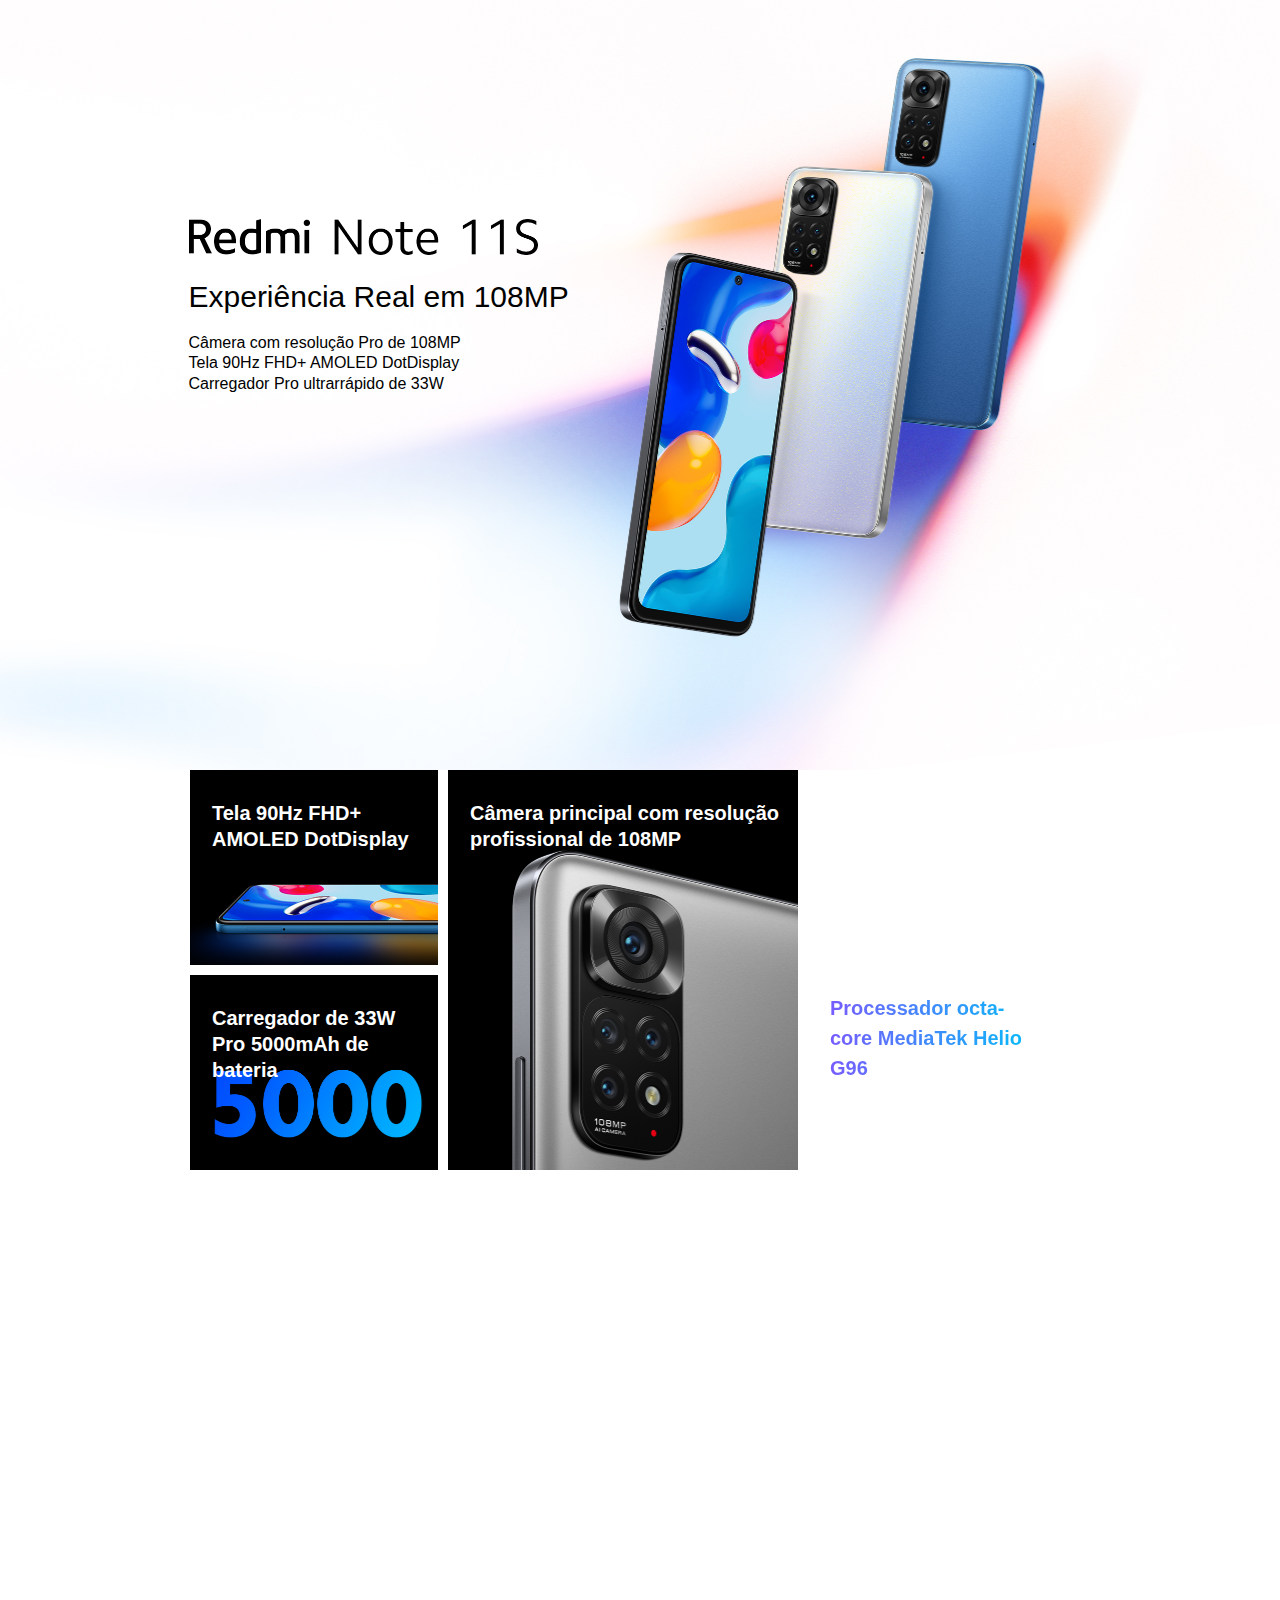
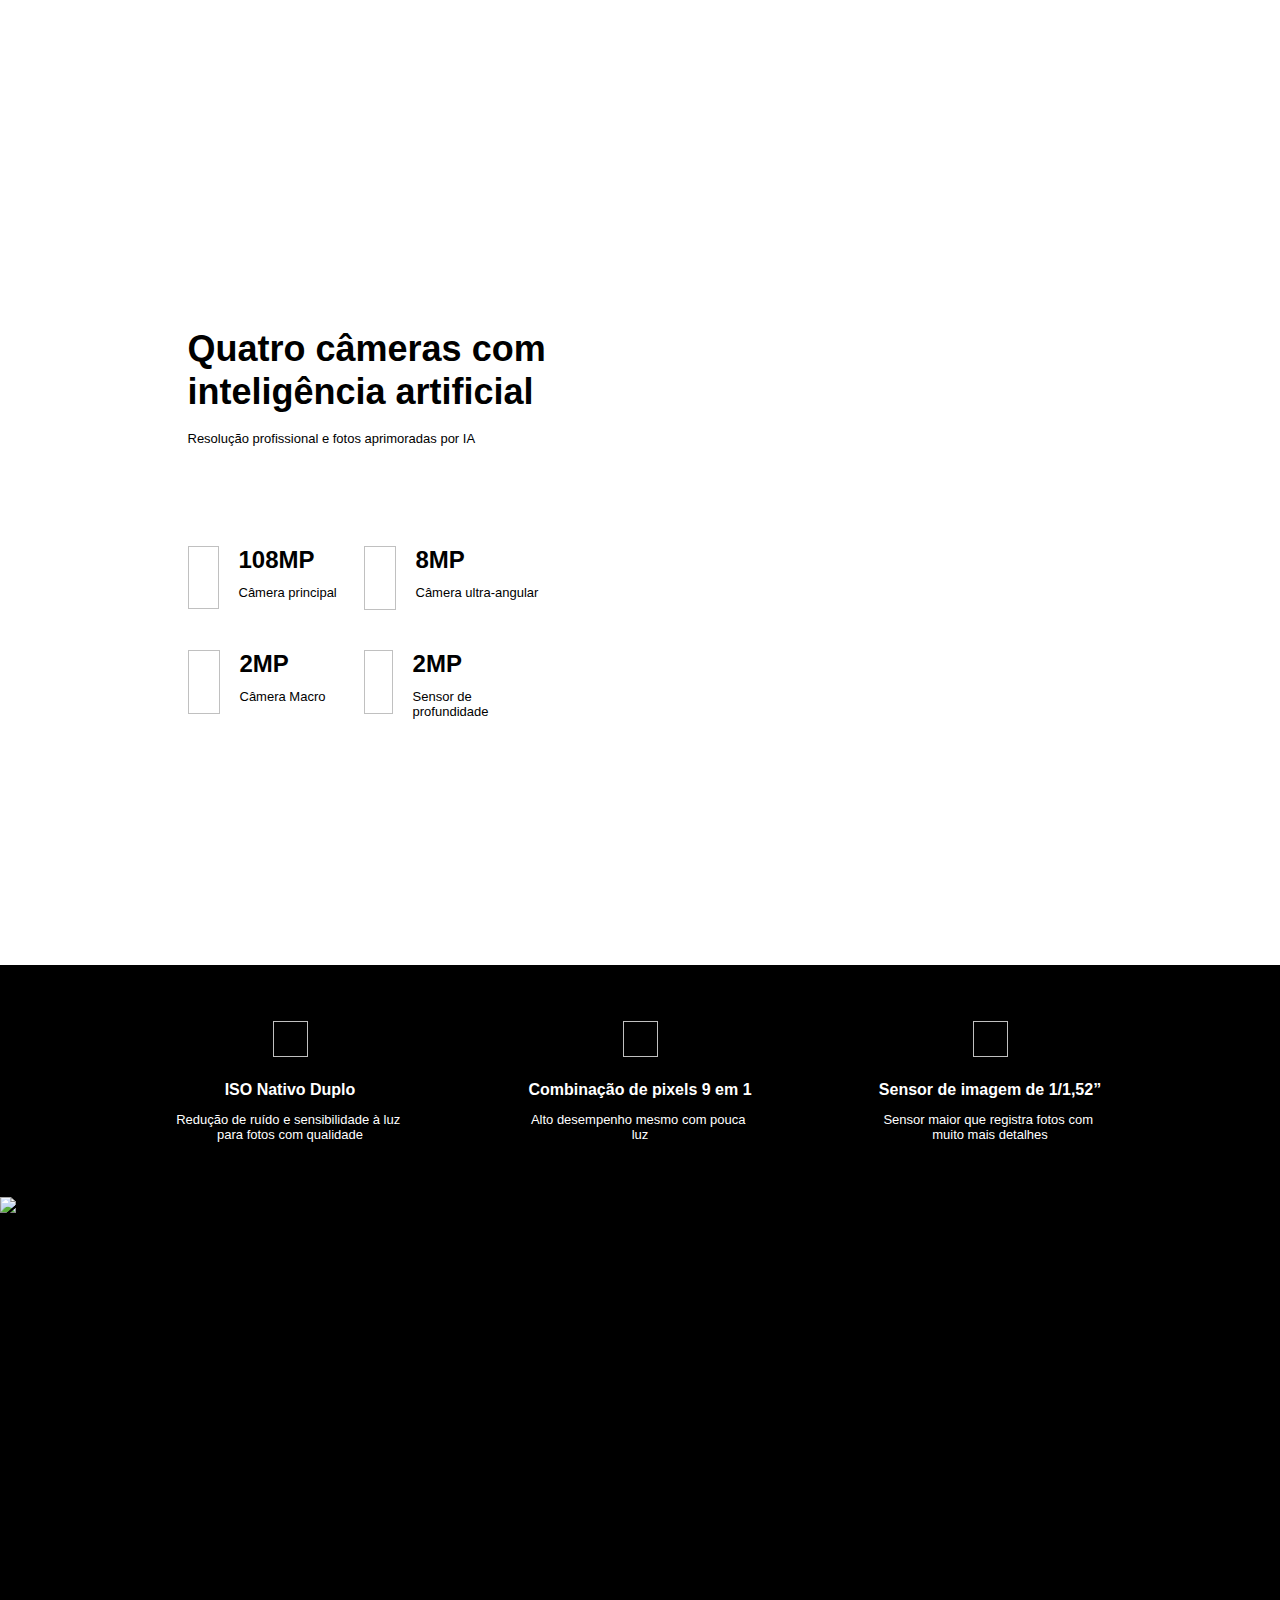
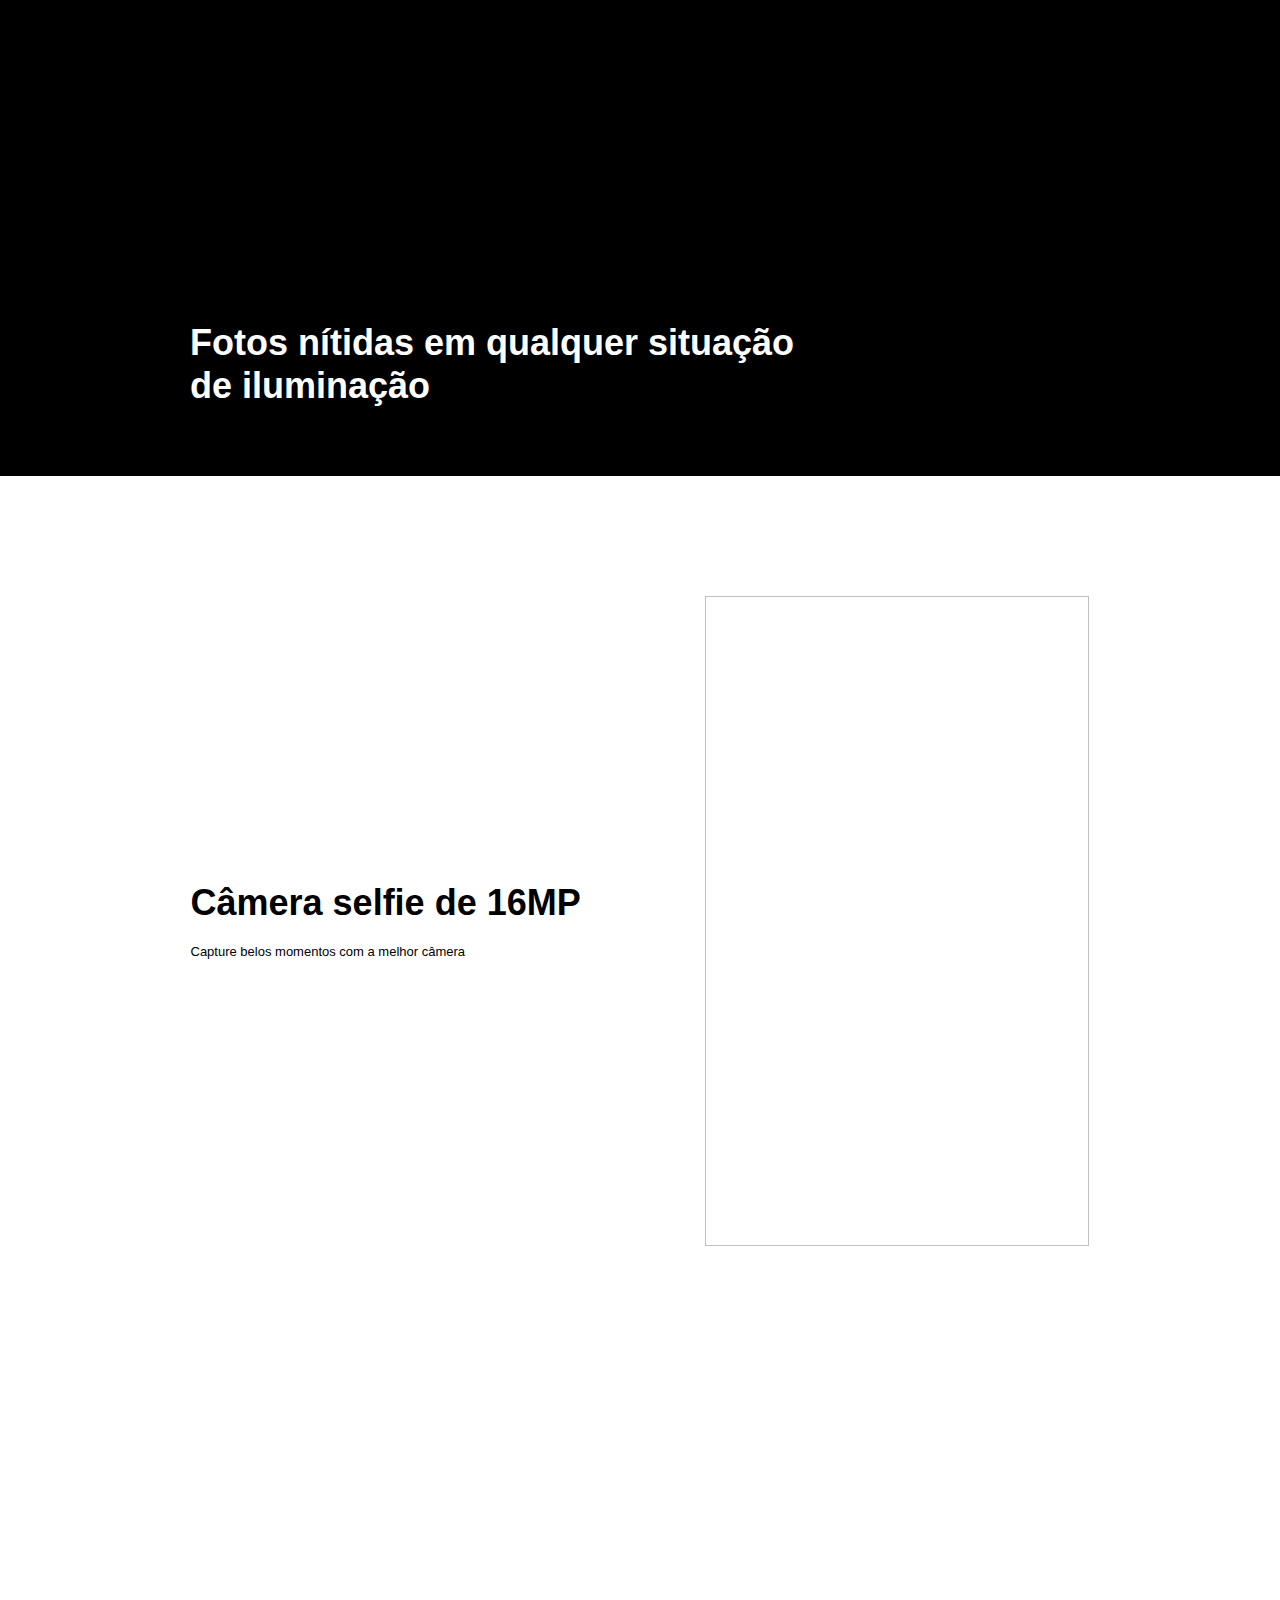
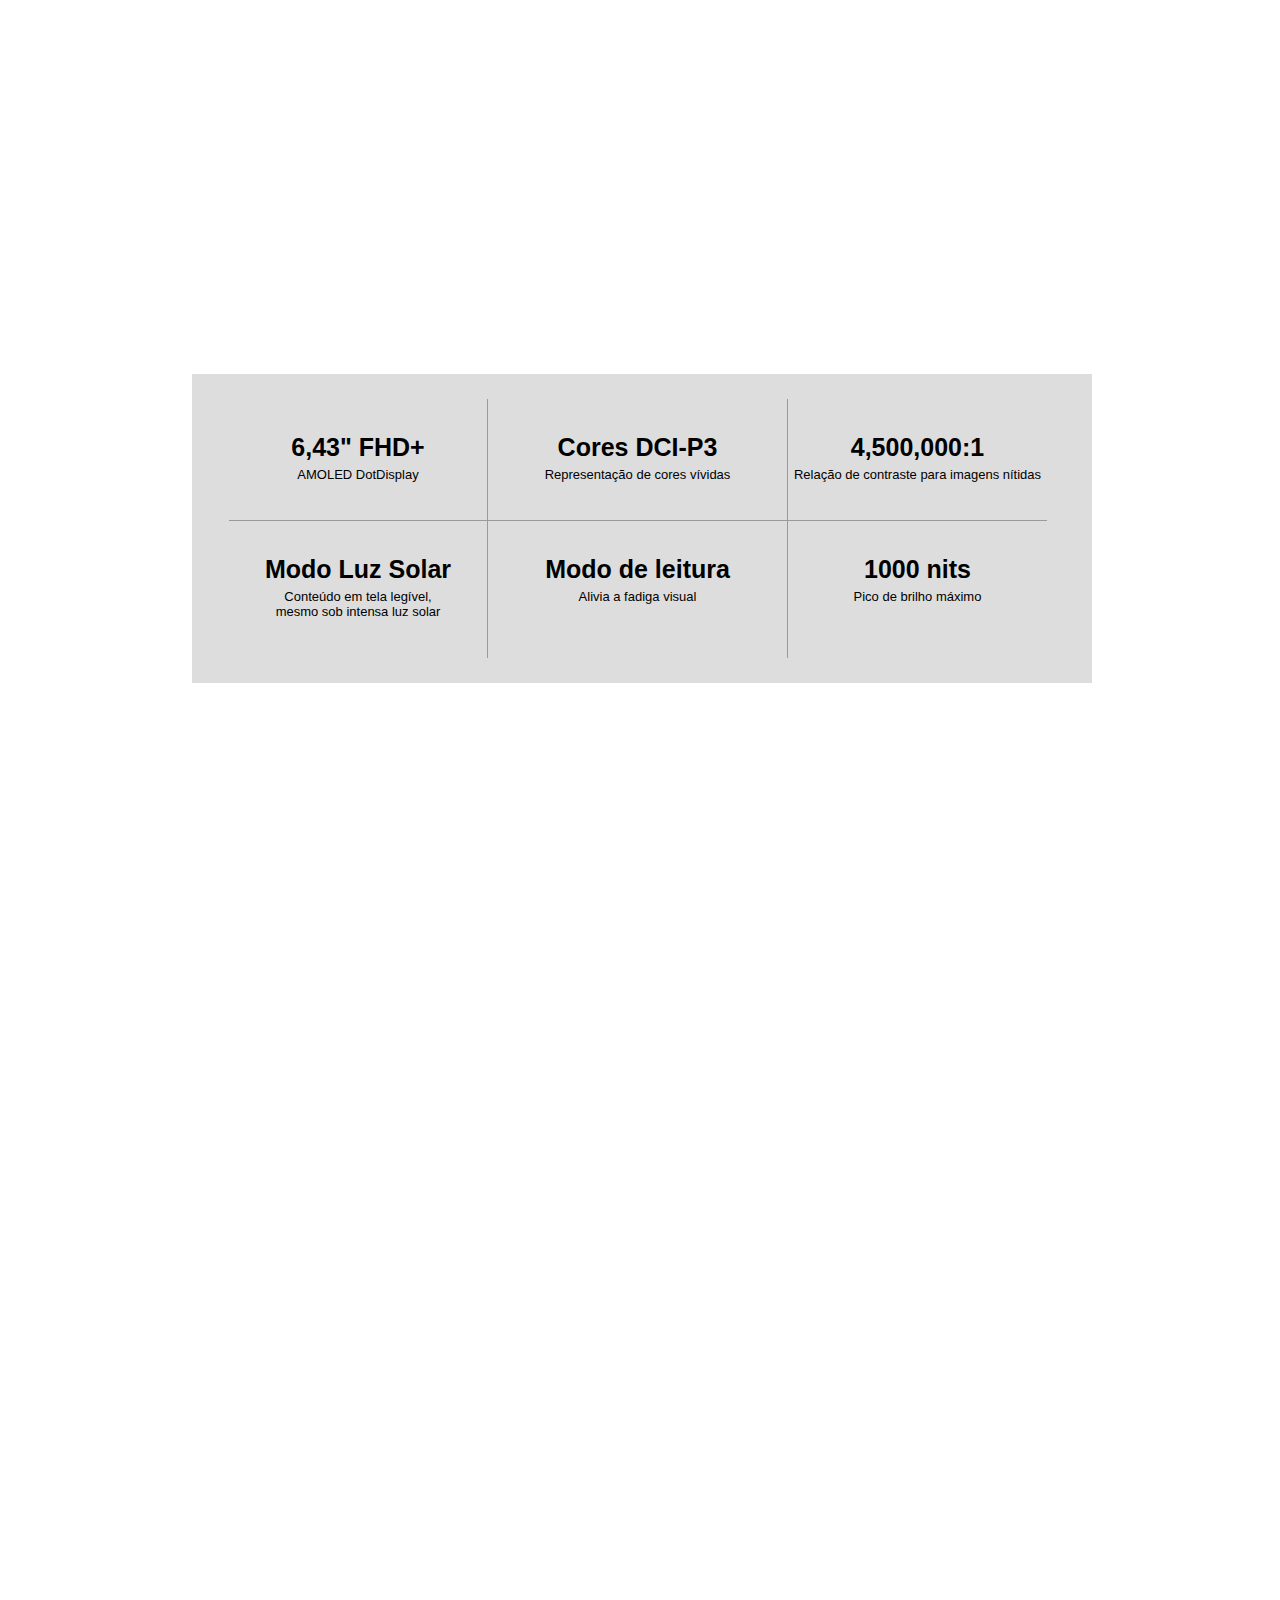
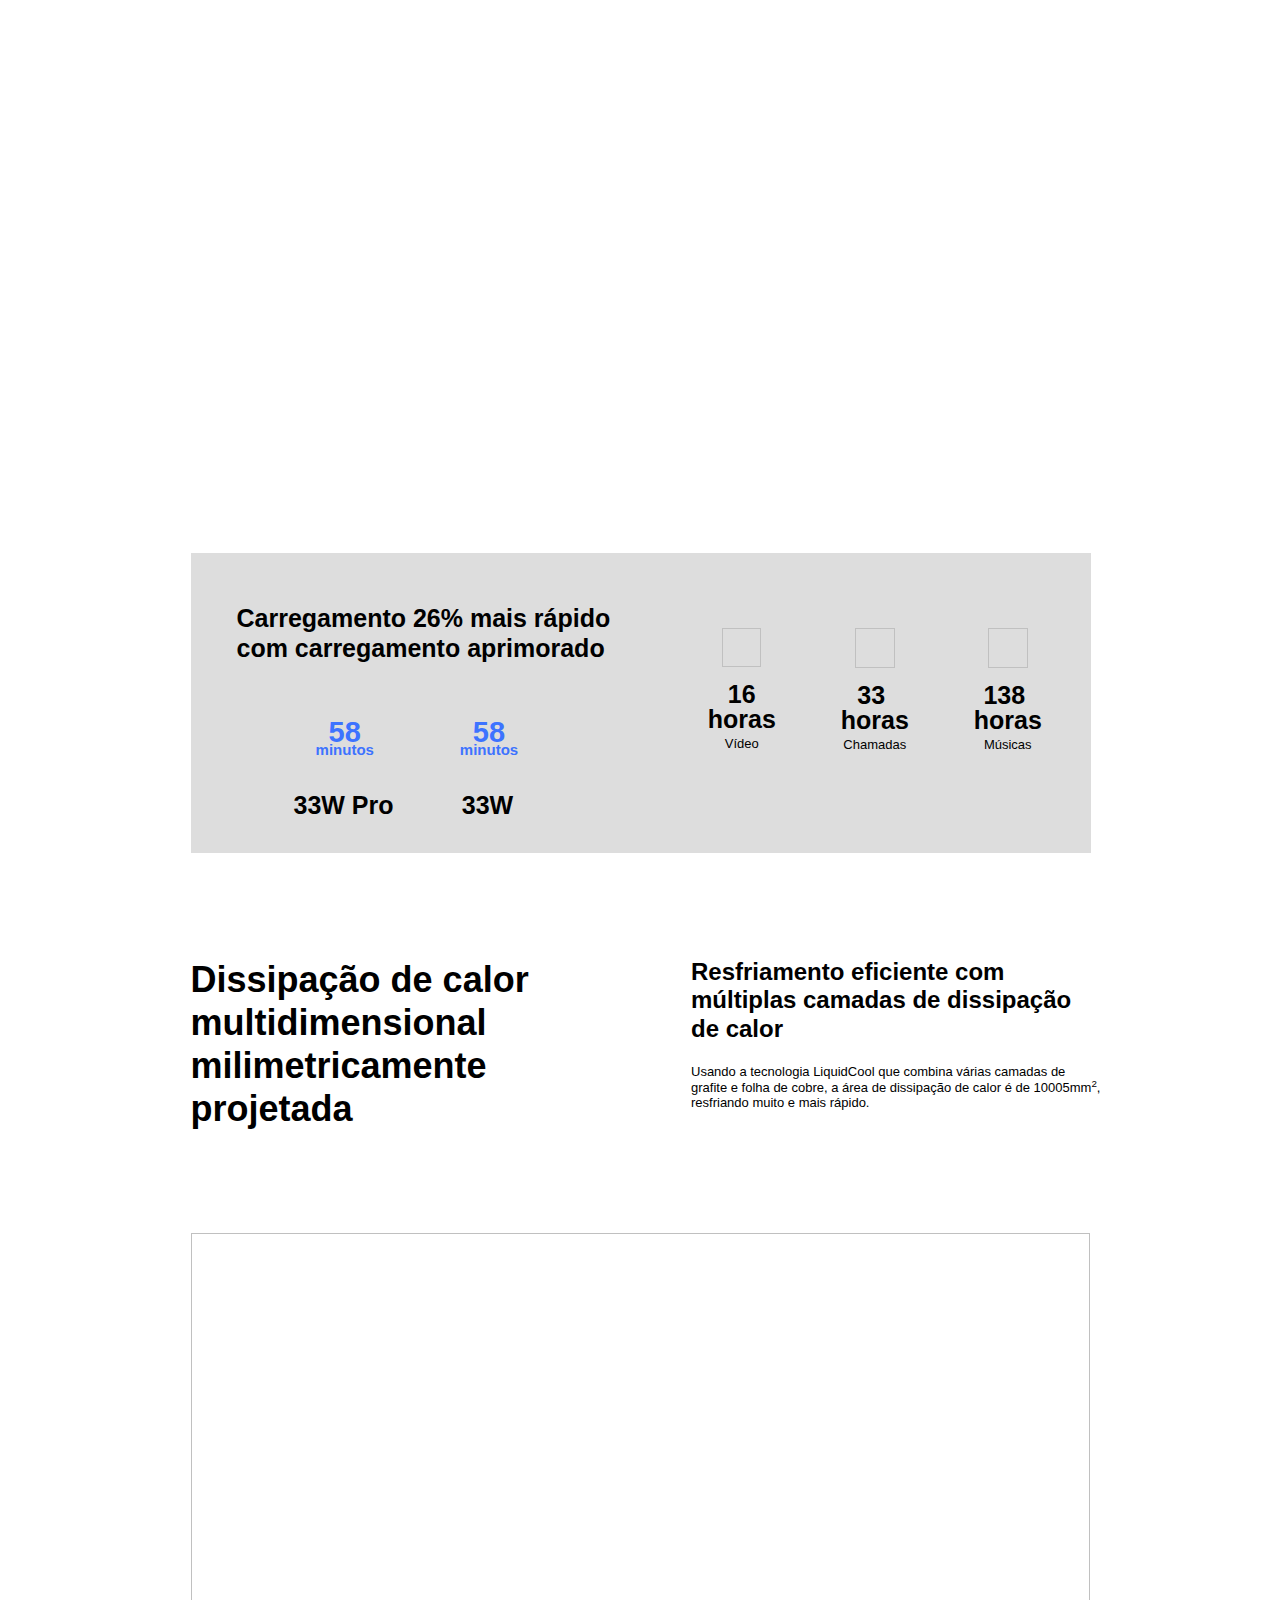
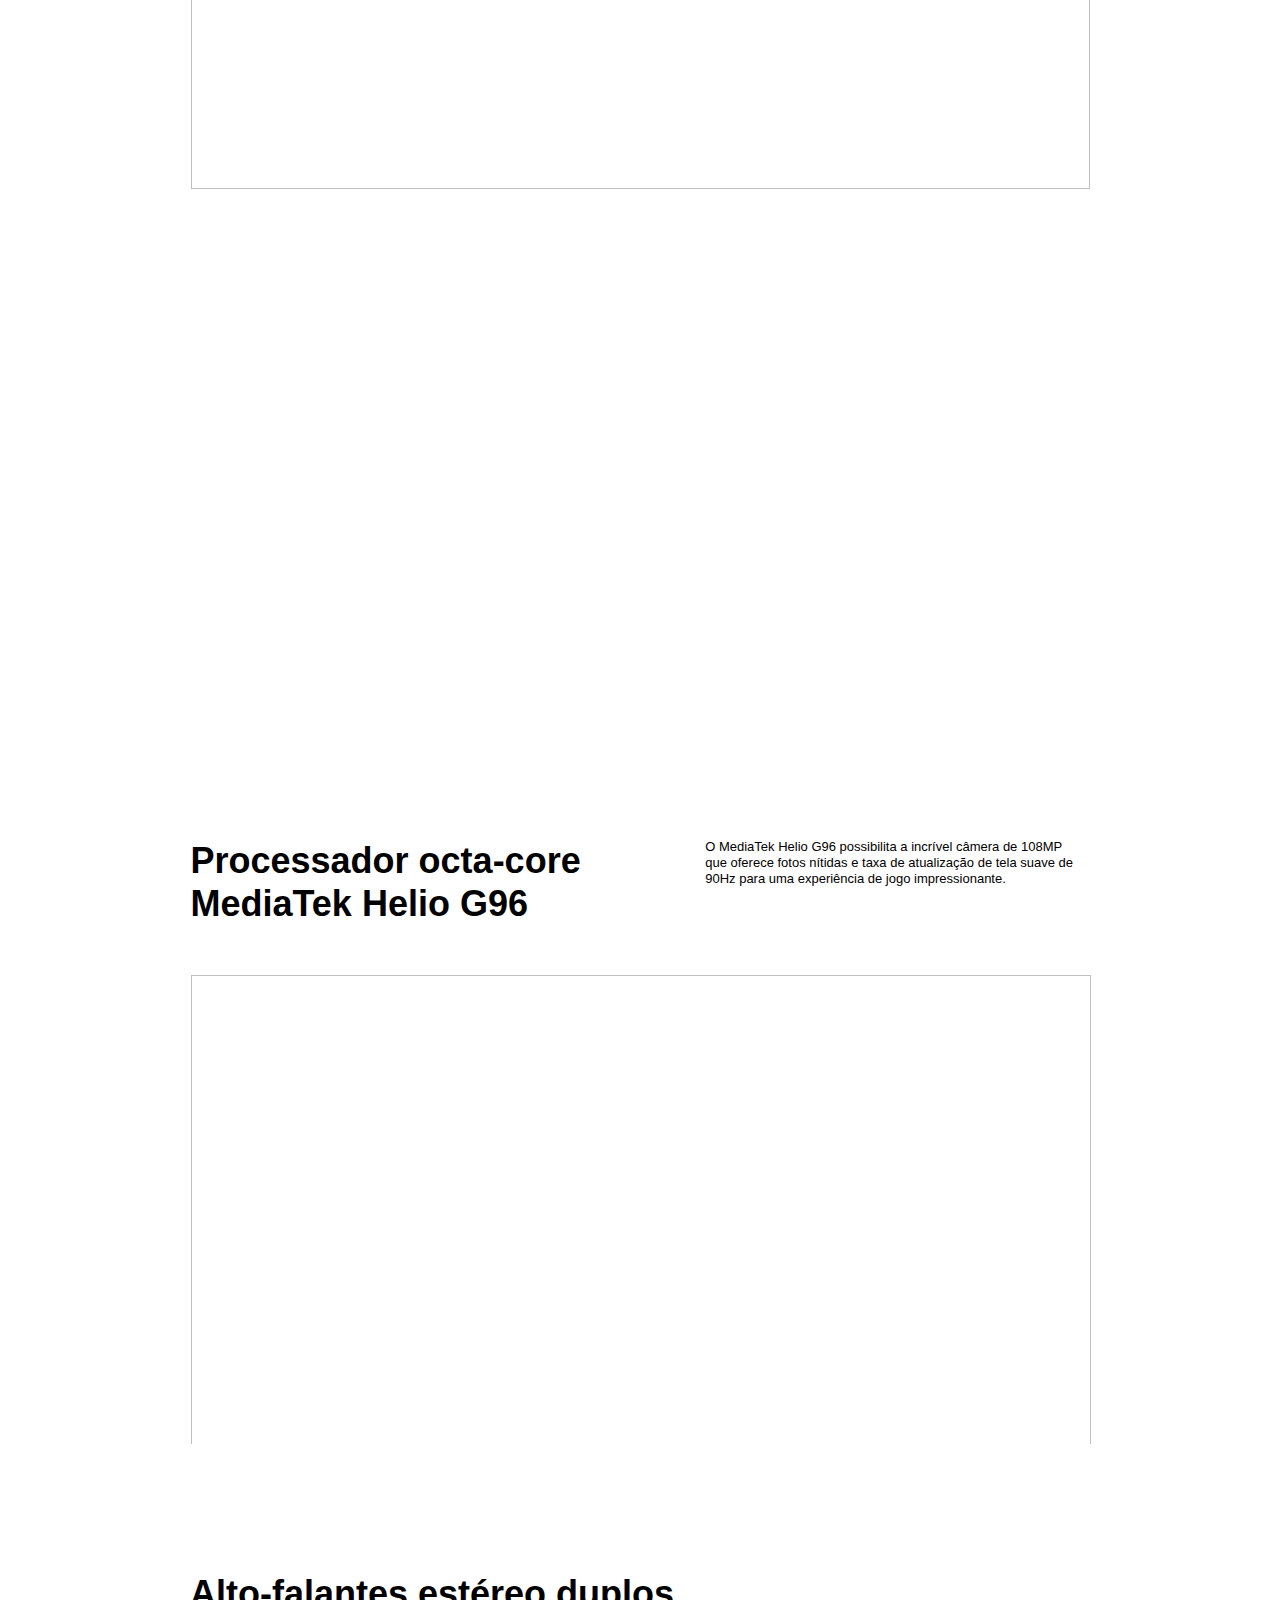
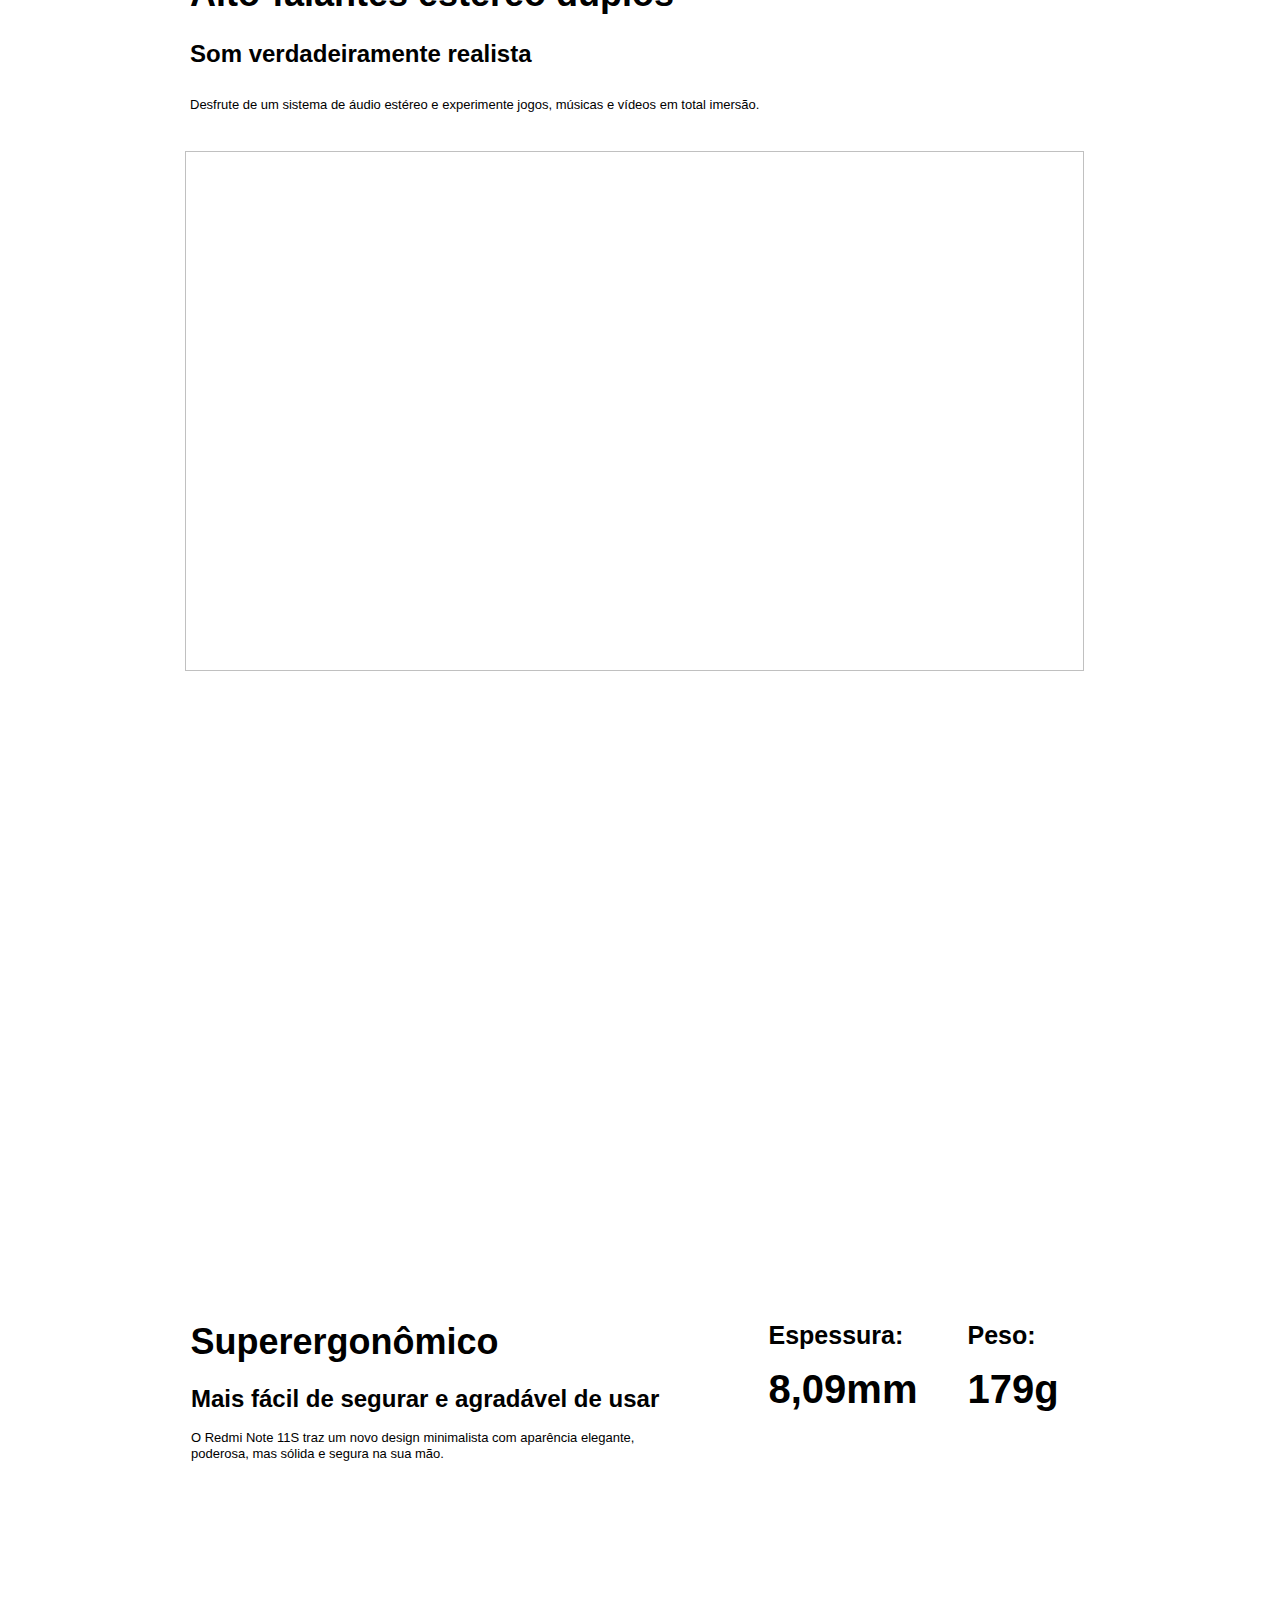
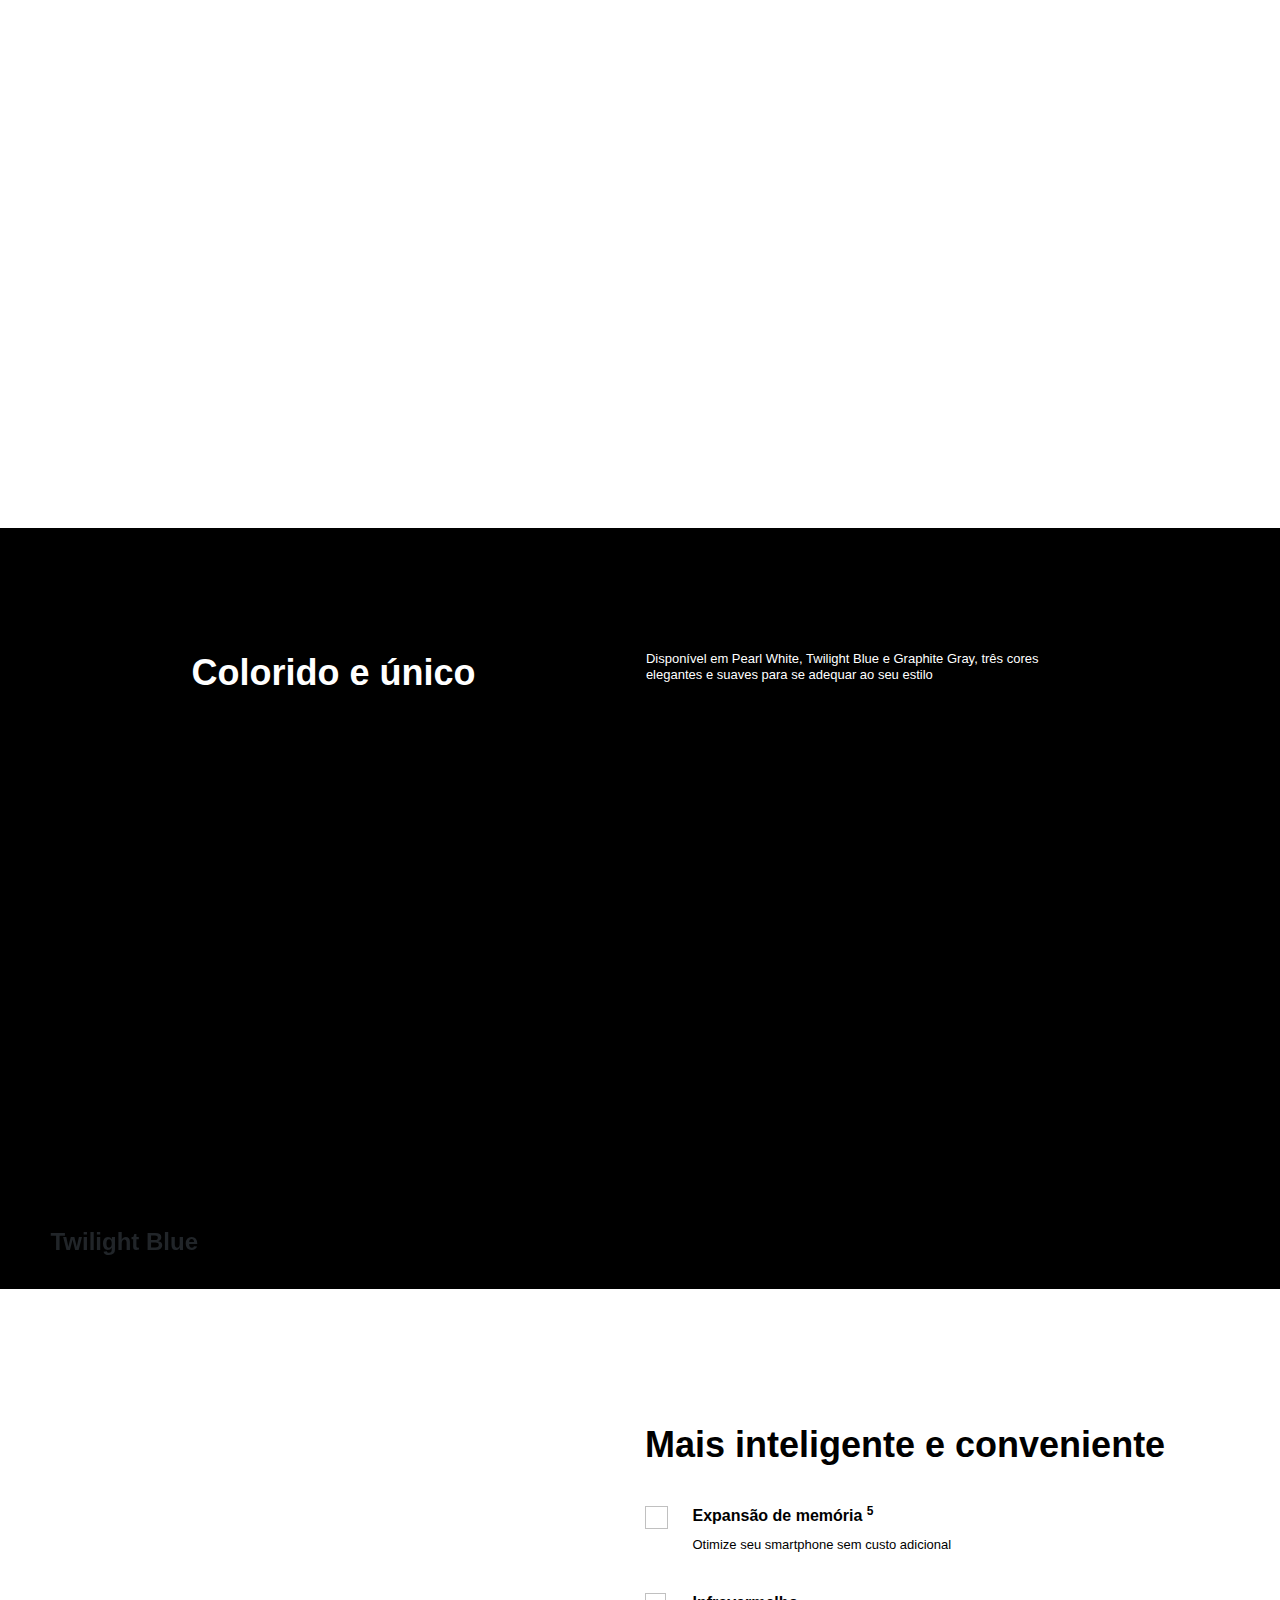
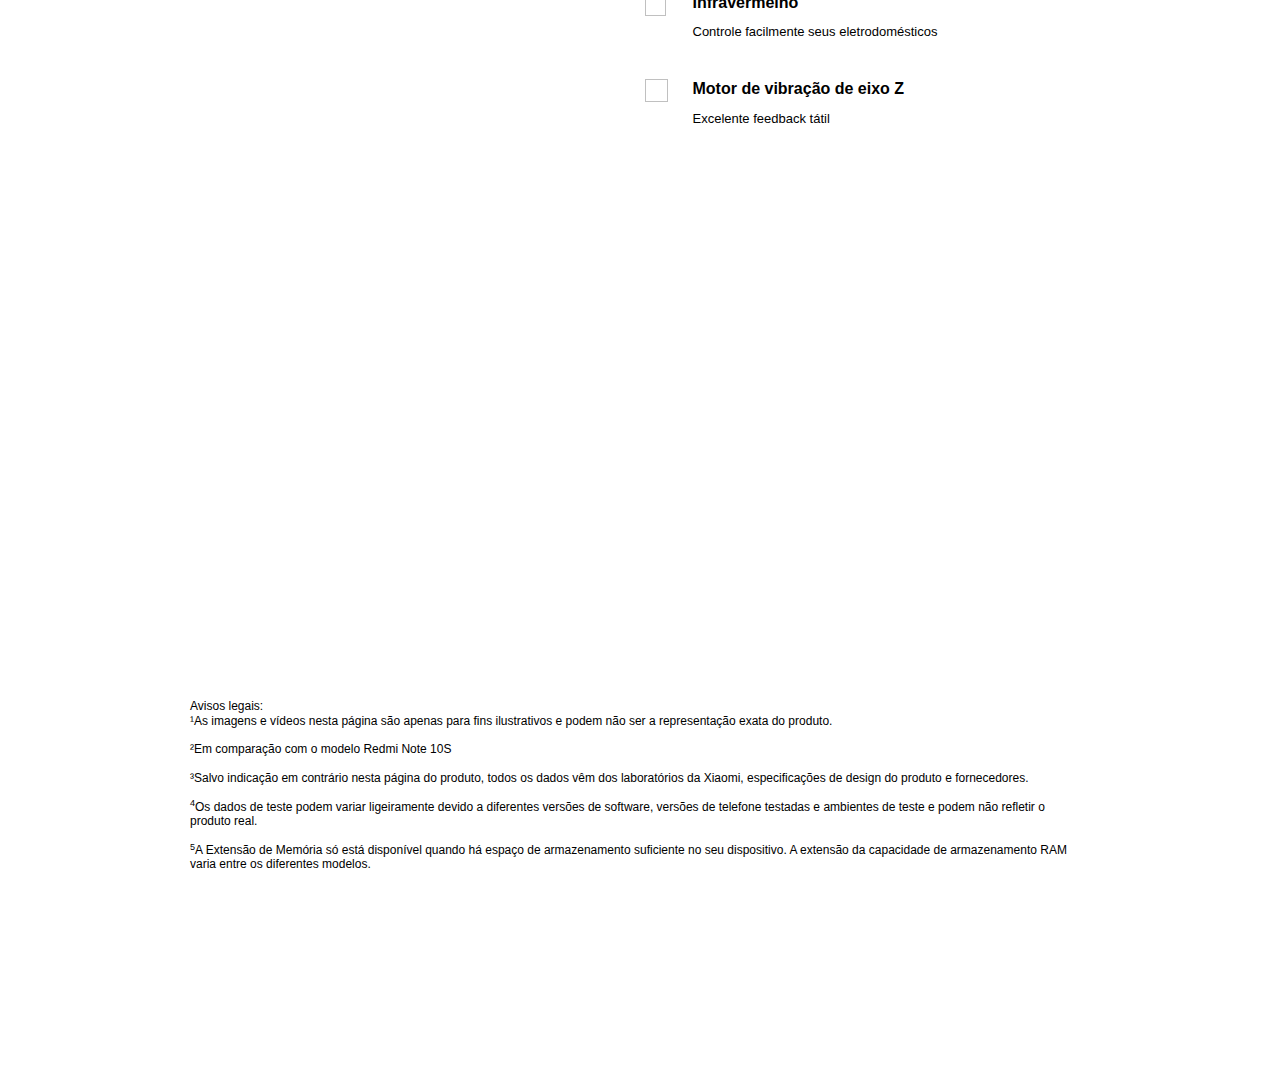
==== commit 6e58012b: "vs-11" ====
--- a/index.html
+++ b/index.html
@@ -2,9 +2,7 @@
 <html xml:lang="pt" lang="pt">
 
 <link href="./assets/css/main.css" rel="stylesheet">
-<link href="https://cdn.jsdelivr.net/npm/bootstrap@5.1.3/dist/css/bootstrap.min.css" rel="stylesheet" integrity="sha384-1BmE4kWBq78iYhFldvKuhfTAU6auU8tT94WrHftjDbrCEXSU1oBoqyl2QvZ6jIW3" crossorigin="anonymous">
-
-
+<link href="./assets/css/bootstrap.min.css" rel="stylesheet">
 
 <body>
 
@@ -446,6 +444,7 @@
 <span data-key="ksp_70" class="xm-text f-bold " data-type="text" data-id="8dbd534b90" style="color:#000000;font-size:0.1953125rem;display:inline-block;text-align:left;width:100%;line-height:1.2">Peso:</span>
 
 <span data-key="ksp_71" class="xm-text f-bold " data-type="text" data-id="c8dc850238" style="color:#000000;font-size:0.3125rem;display:inline-block;text-align:left;width:100%;line-height:1.2;margin:0.1171875rem 0rem 0rem 0rem">179g</span>
+
 </div>
 </div>
 </div>
@@ -465,11 +464,11 @@
 <div class="section section_02 lazy" data-type="bg" data-id="p0c2rc1t10" data-background-image="">
 <div class="imgexpansion-box">
 <ul class="list">
-<li class="item current">
+<li  id="blue" onclick="aumentaImagem('blue')" class="item current">
 <span data-key="ksp_75" class="xm-text f-bold f48 current" data-type="text" data-id="dhe5psoqhg">Twilight Blue</span></li>
-<li class="item">
+<li  id="gray"  onclick="aumentaImagem('gray')" class="item">
 <span data-key="ksp_76" class="xm-text f-bold f48 white" data-type="text" data-id="4prwtn06eu">Graphite Gray</span></li>
-<li class="item">
+<li  id="star"  onclick="aumentaImagem('star')" class="item">
 <span data-key="ksp_74" class="xm-text f-bold f48" data-type="text" data-id="am5v79irxo">Pearl White</span></li>
 </ul>
 </div>
@@ -546,8 +545,36 @@
   <script src="./assets/js/main.js"></script>
   <script src="./assets/js/windows.js"></script>
   <script src="https://cdn.jsdelivr.net/npm/bootstrap@5.1.3/dist/js/bootstrap.bundle.min.js" integrity="sha384-ka7Sk0Gln4gmtz2MlQnikT1wXgYsOg+OMhuP+IlRH9sENBO0LRn5q+8nbTov4+1p" crossorigin="anonymous"></script>
-  <script src="https://cdn.jsdelivr.net/npm/@popperjs/core@2.10.2/dist/umd/popper.min.js" integrity="sha384-7+zCNj/IqJ95wo16oMtfsKbZ9ccEh31eOz1HGyDuCQ6wgnyJNSYdrPa03rtR1zdB" crossorigin="anonymous"></script>
+  <script src="https://cdn.jsdelivr.net/npm/@popperjs/core@2.10.2/dist/umd/popper.min.js" integrity="sha384-7+zCNj IqJ95wo16oMtfsKbZ9ccEh31eOz1HGyDuCQ6wgnyJNSYdrPa03rtR1zdB" crossorigin="anonymous"></script>
   <script src="https://cdn.jsdelivr.net/npm/bootstrap@5.1.3/dist/js/bootstrap.min.js" integrity="sha384-QJHtvGhmr9XOIpI6YVutG+2QOK9T+ZnN4kzFN1RtK3zEFEIsxhlmWl5/YESvpZ13" crossorigin="anonymous"></script>
+
+
+  <script>
+
+  
+  function aumentaImagem(imgClicked){
+    switch (imgClicked) {
+    case "blue": 
+    document.getElementById("blue").classList.add('current');
+    document.getElementById("gray").classList.remove('current');
+    document.getElementById("star").classList.remove('current');
+    break;
+    case "gray":
+    document.getElementById("blue").classList.remove('current');
+    document.getElementById("gray").classList.add('current');
+    document.getElementById("star").classList.remove('current');
+    break;
+    case "star":
+    document.getElementById("blue").classList.remove('current');
+    document.getElementById("gray").classList.remove('current');
+    document.getElementById("star").classList.add('current');
+    break;
+    default:
+    break;
+    };
+  }
+  </script>
+
 
 </body>
 </html>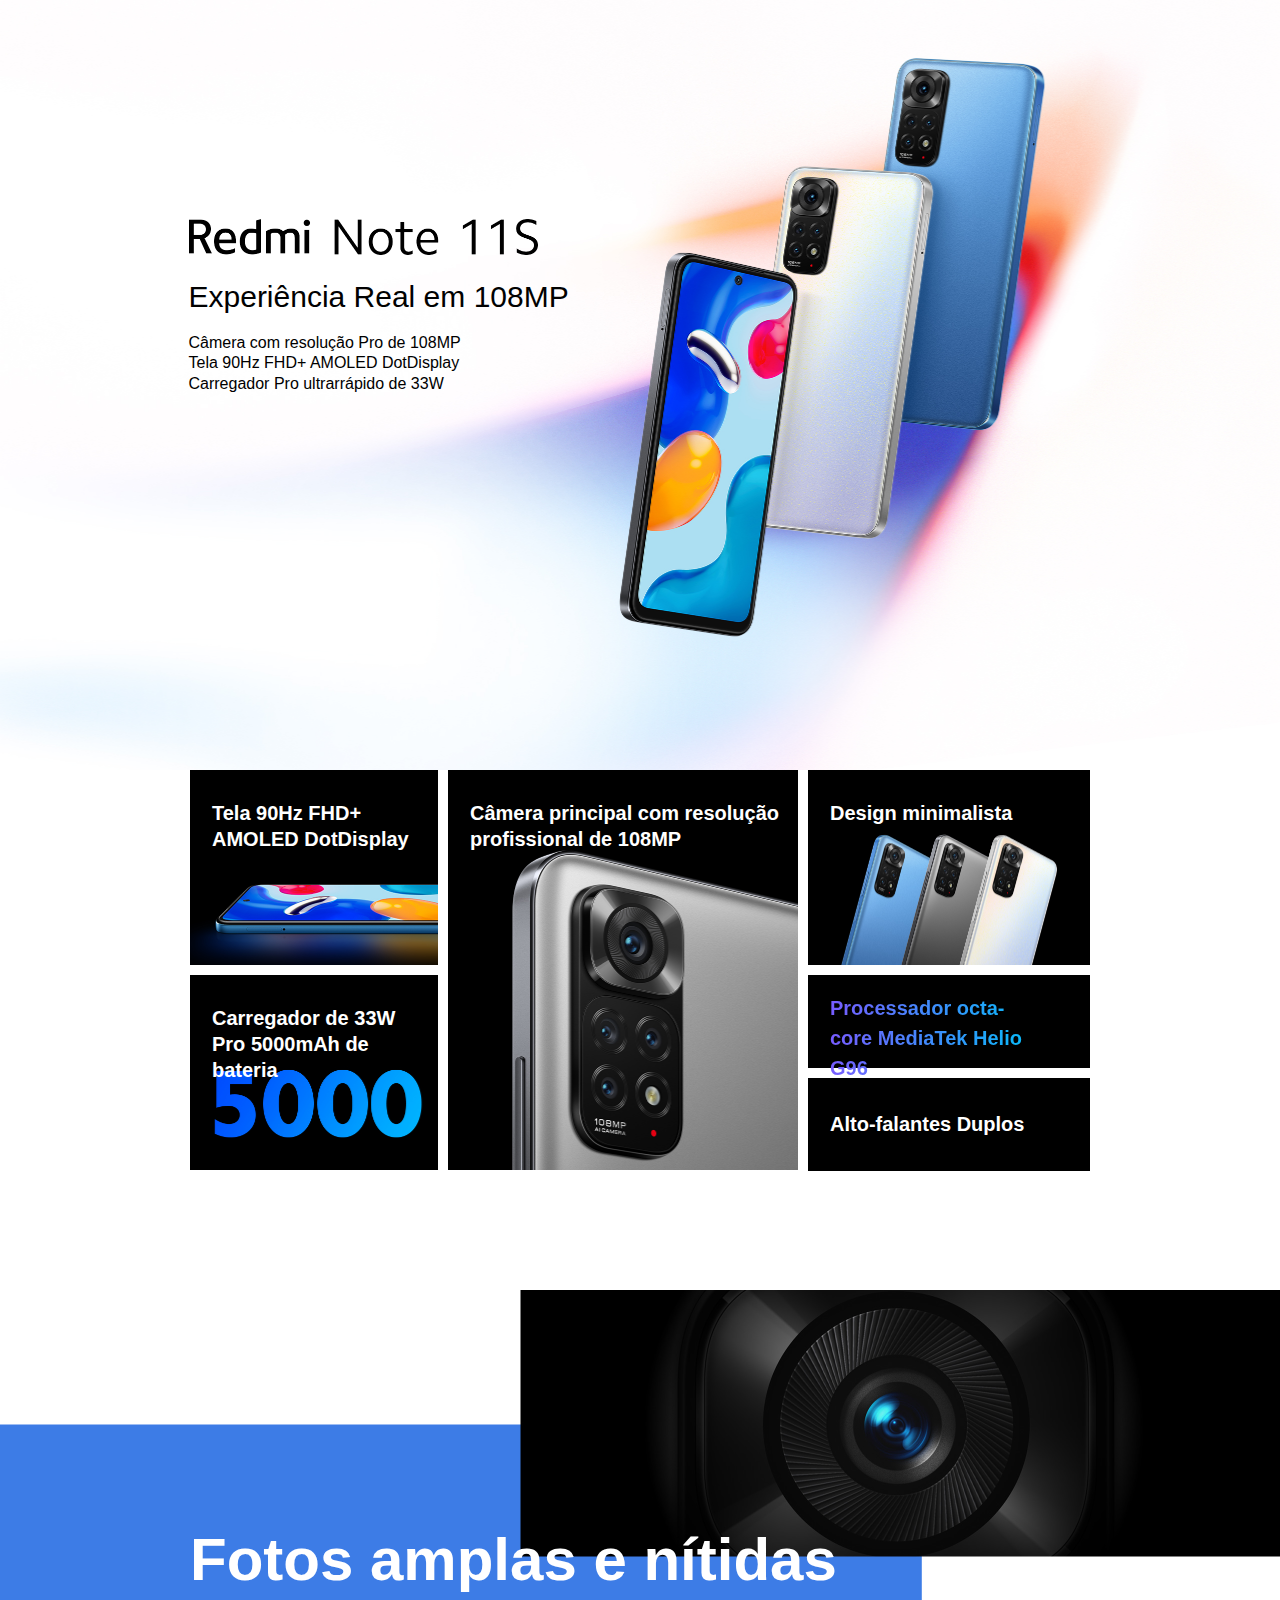
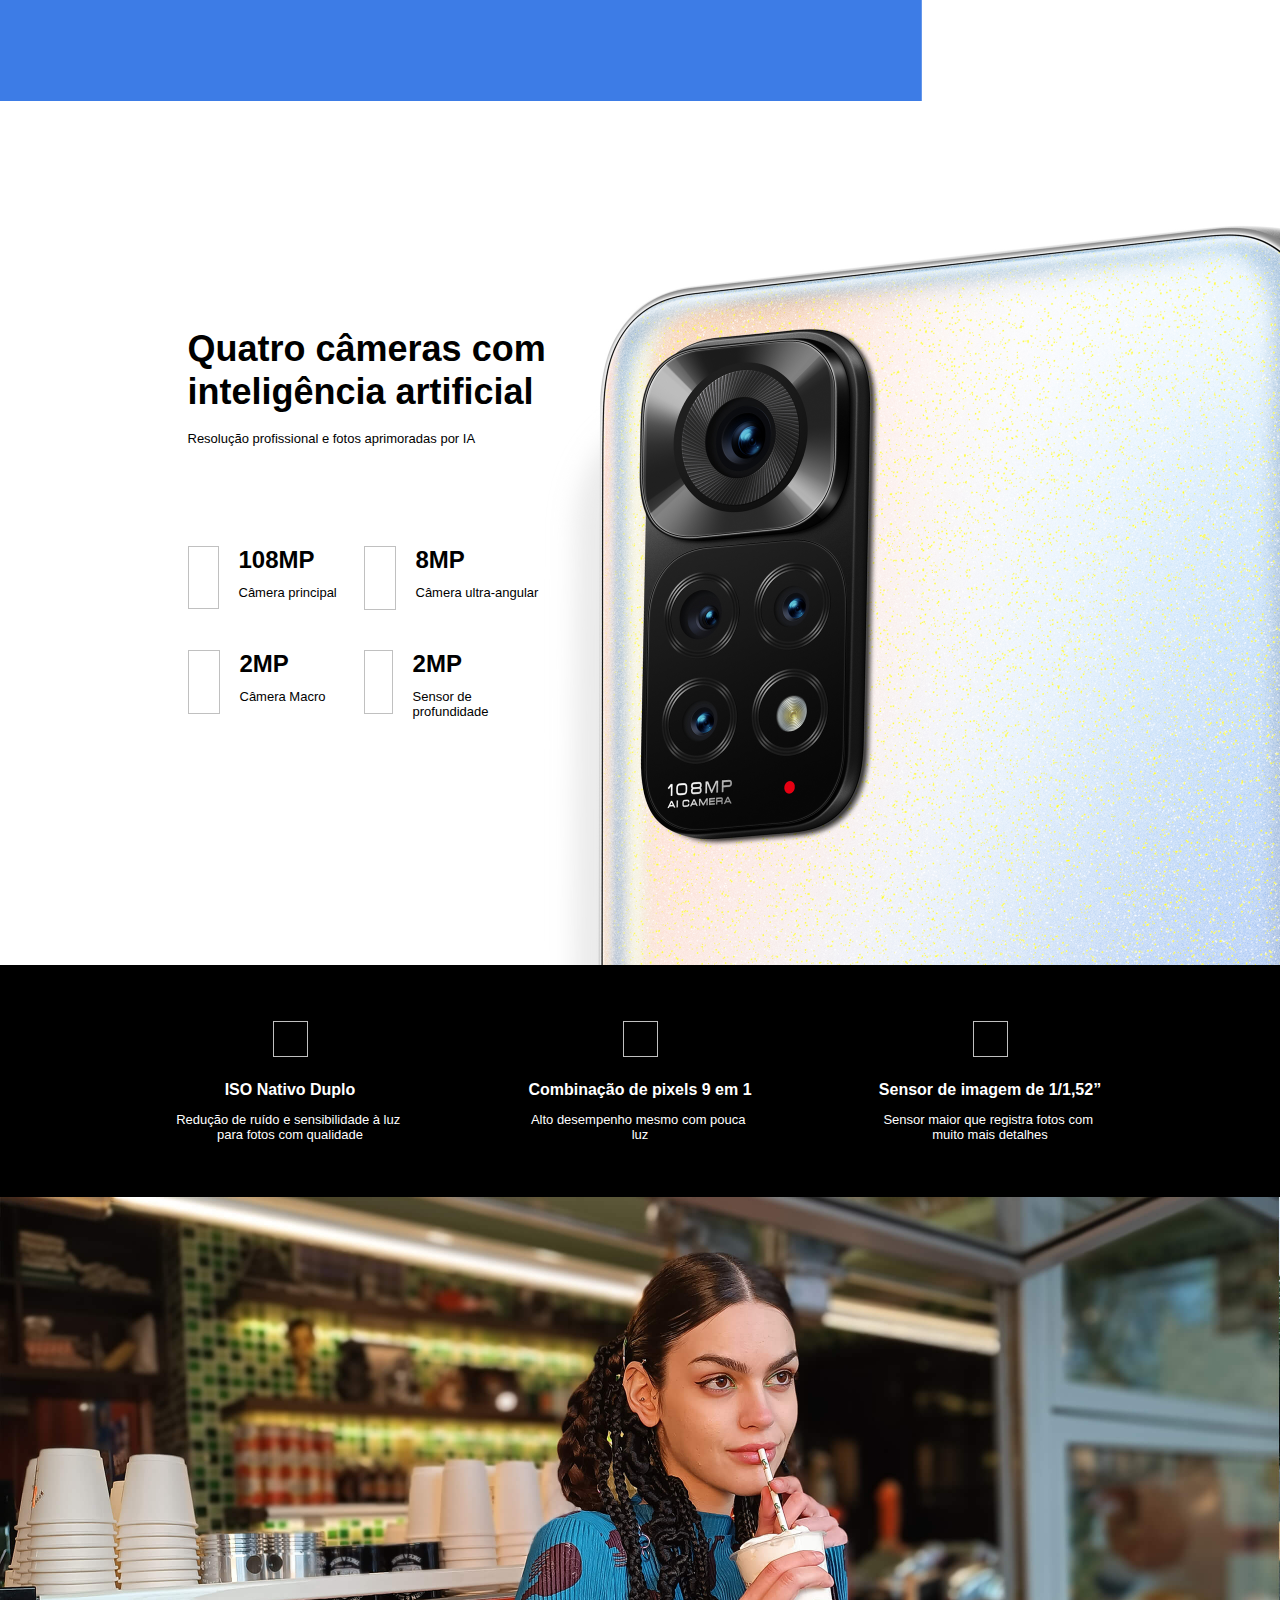
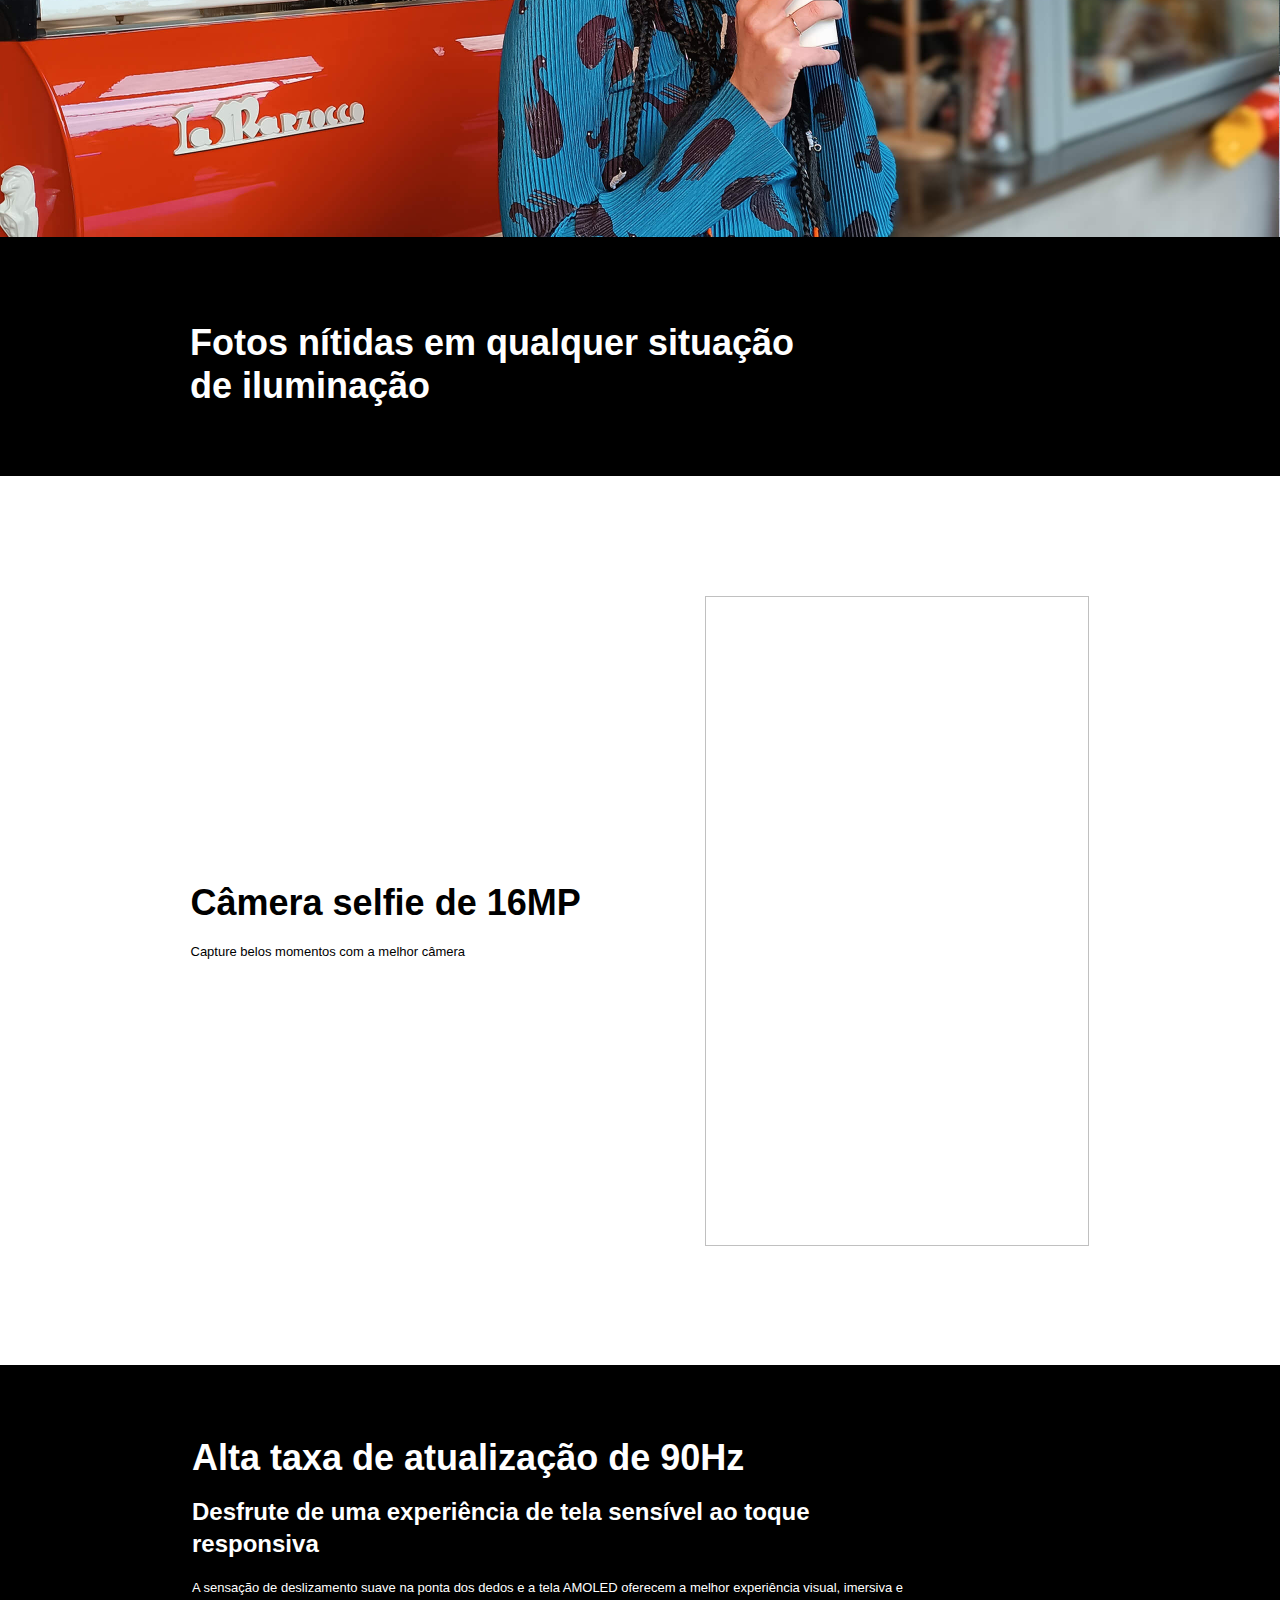
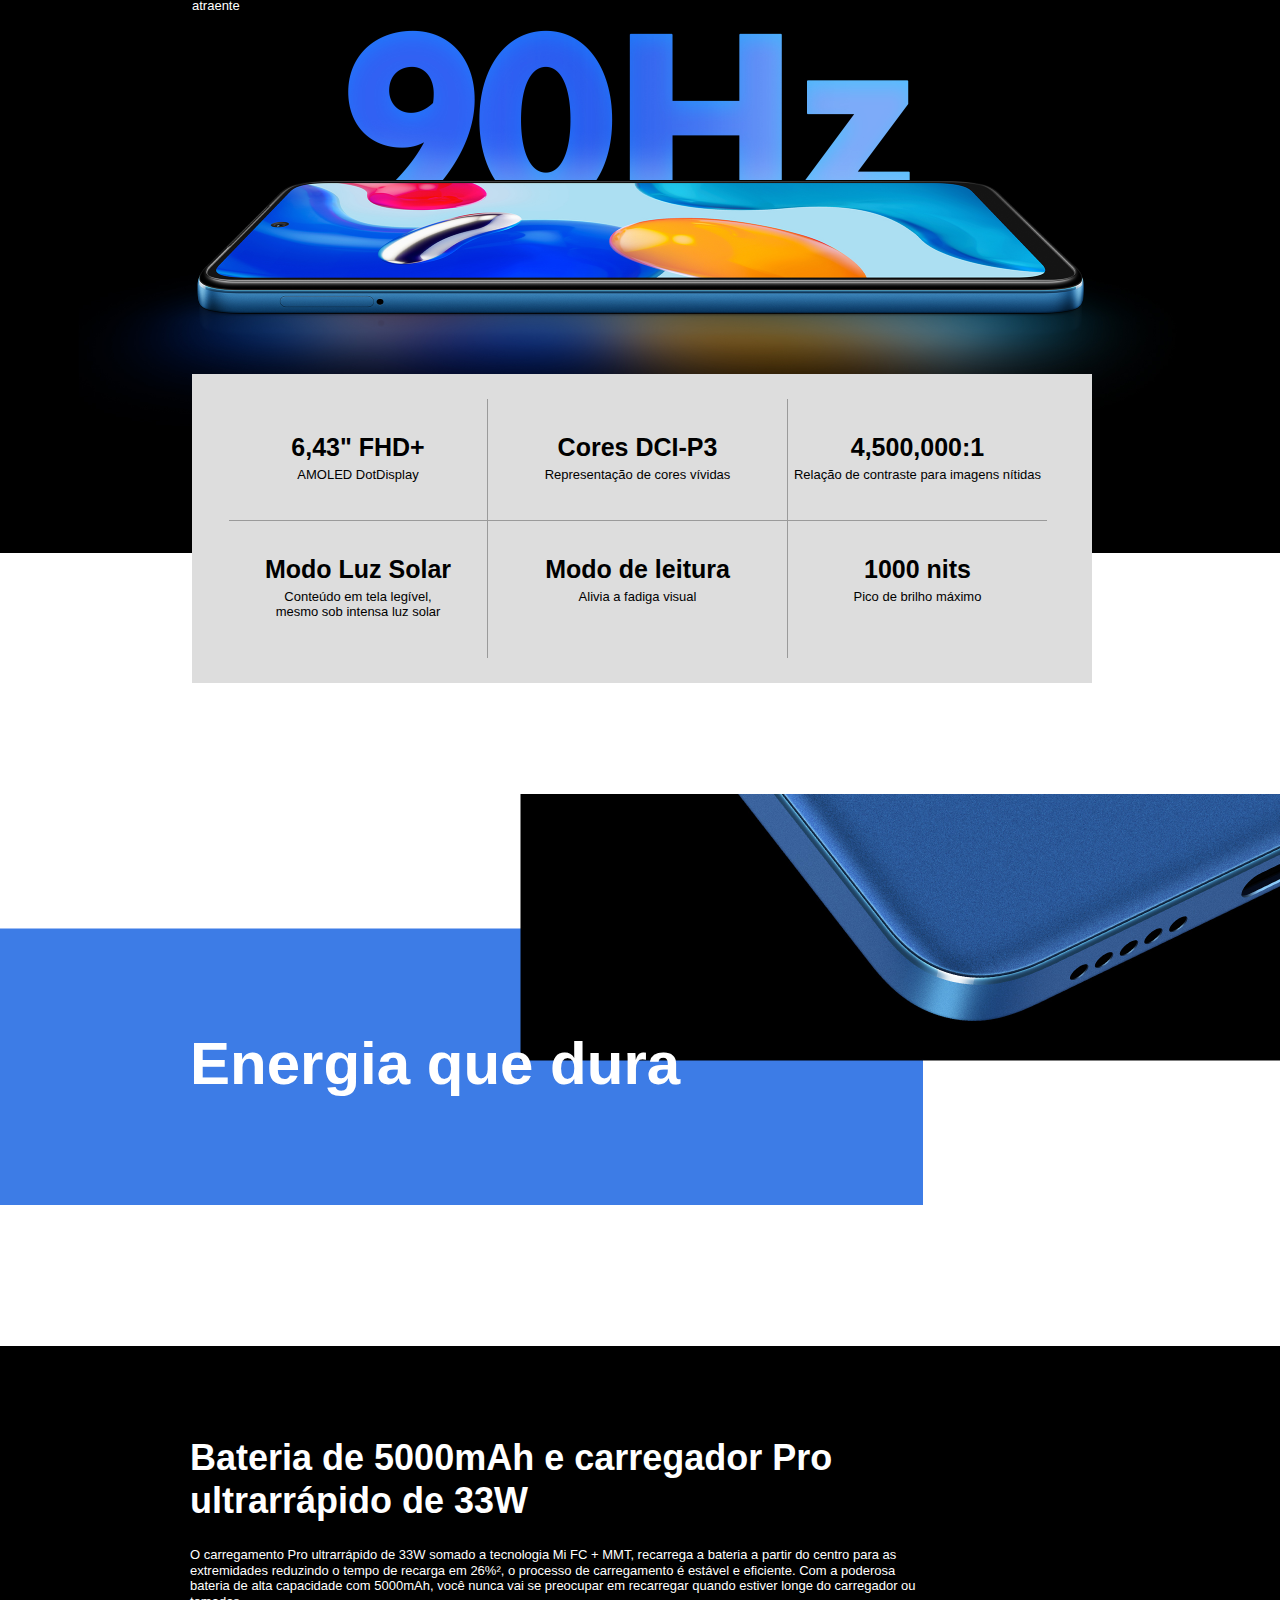
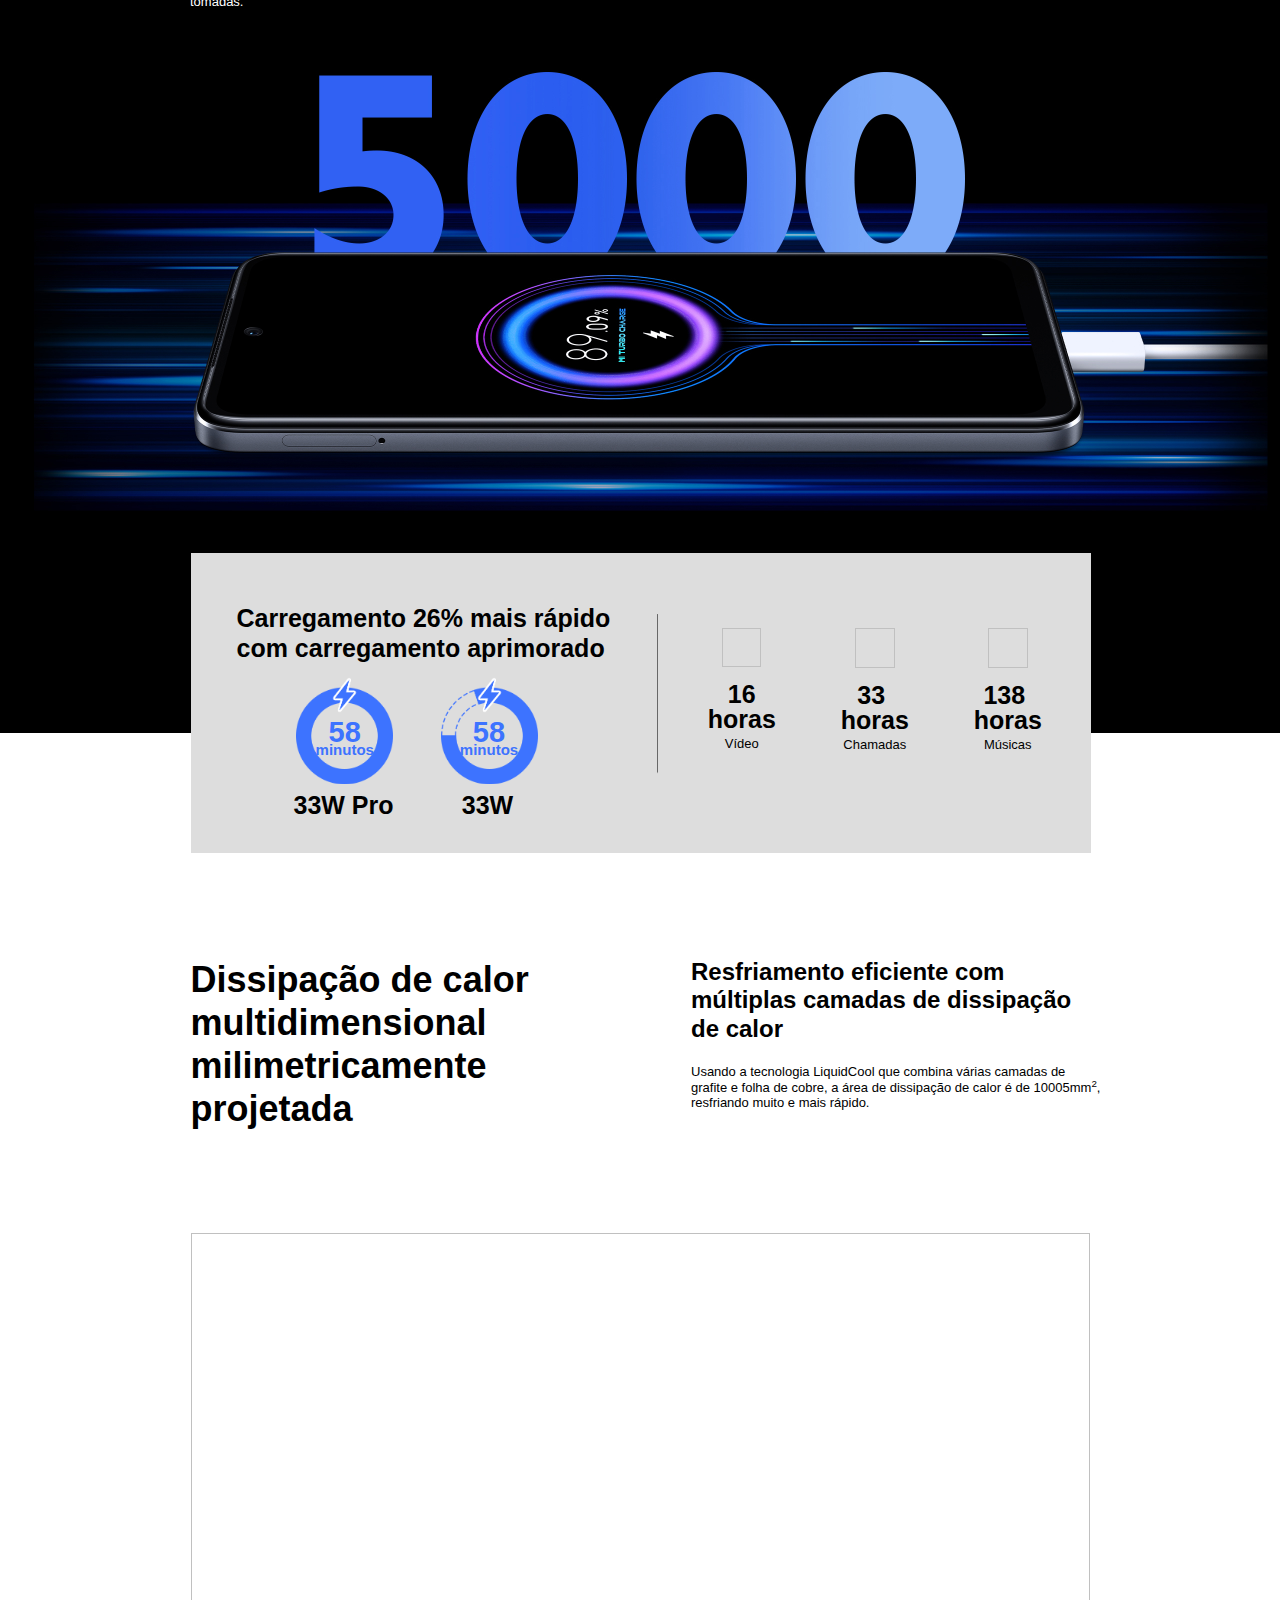
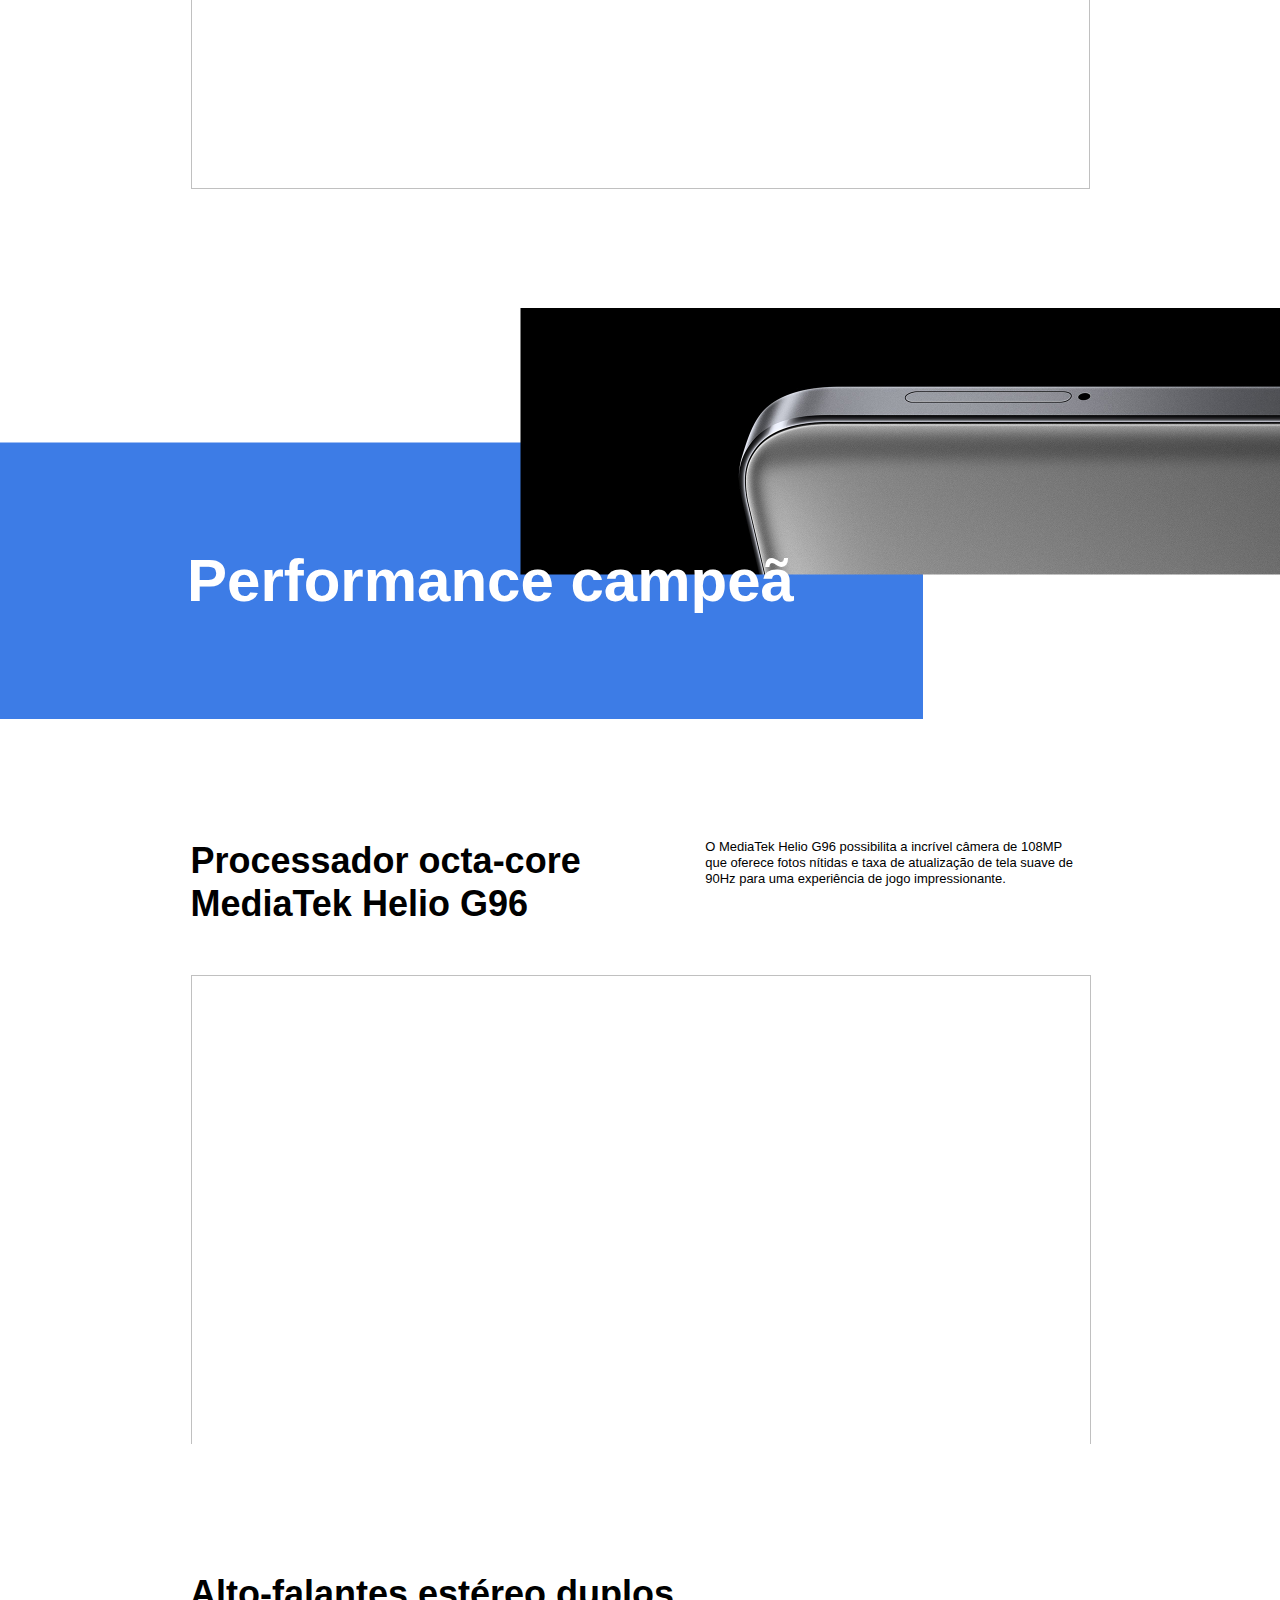
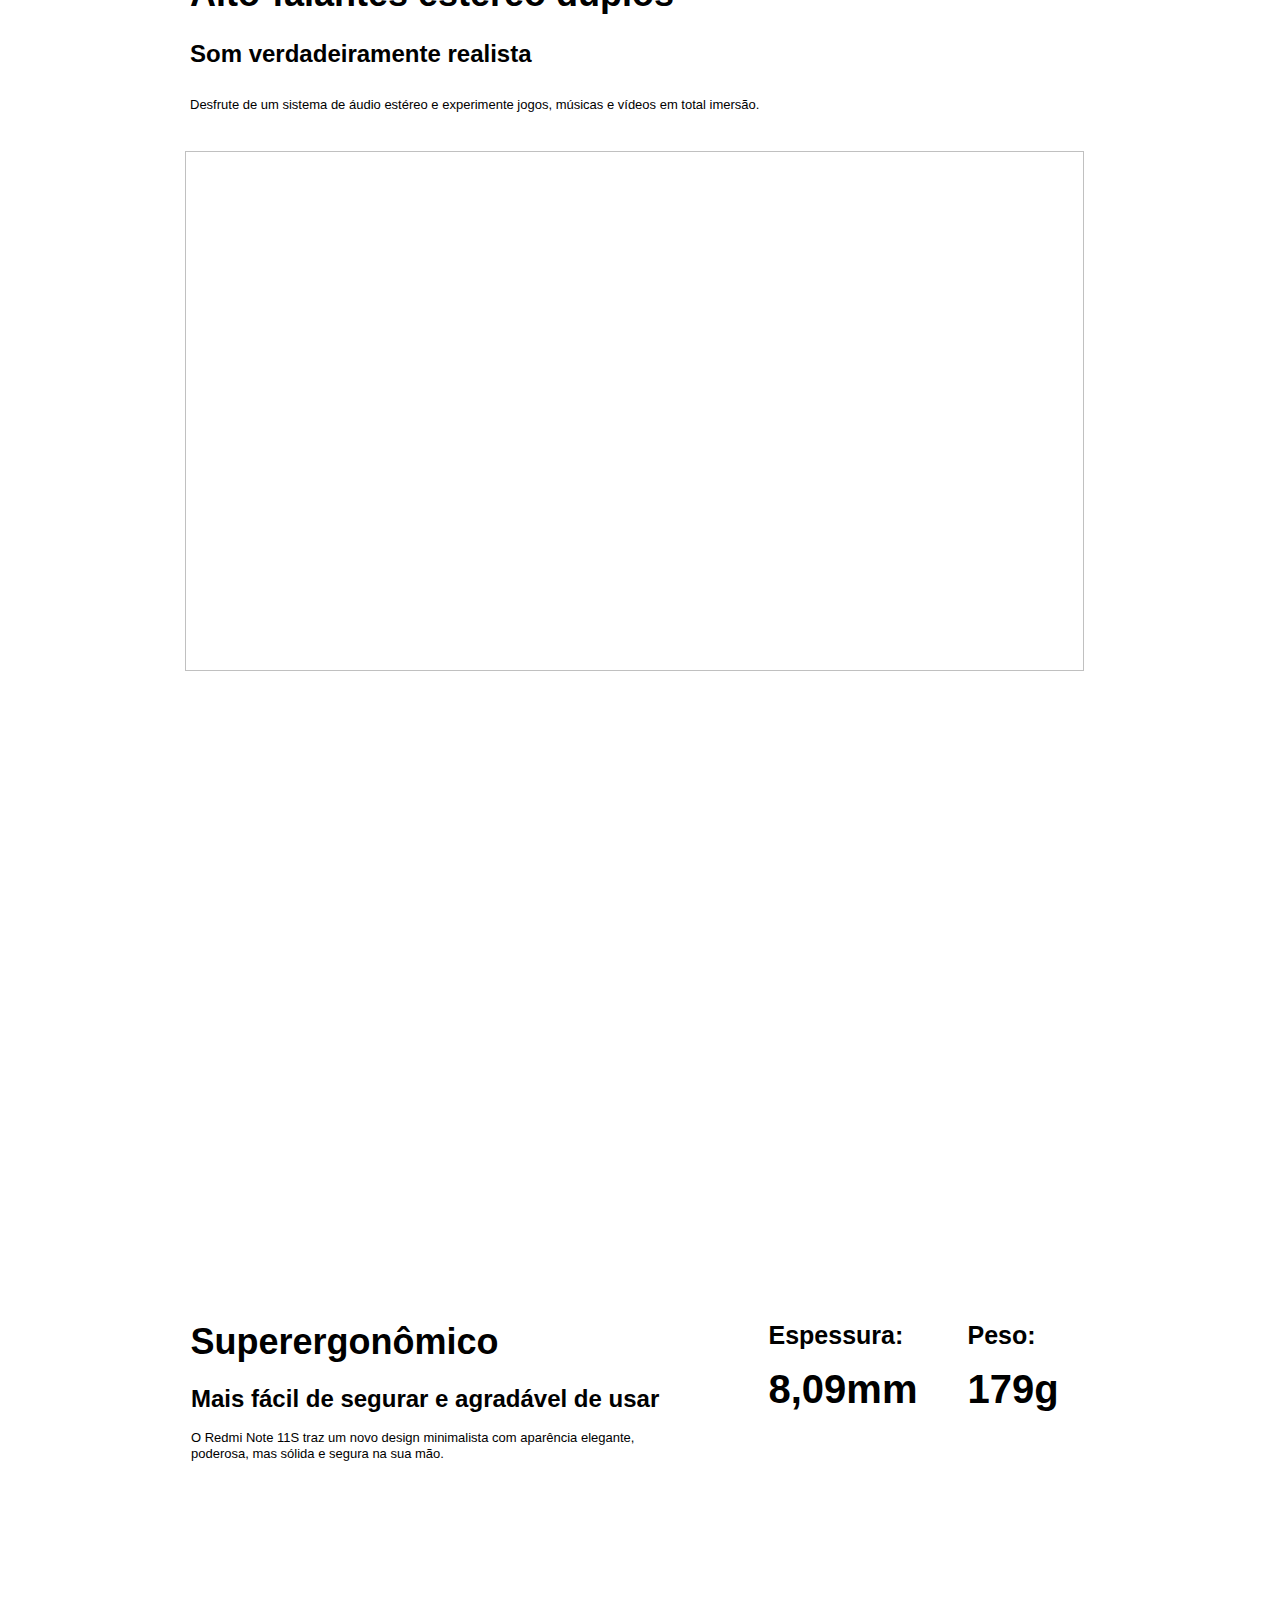
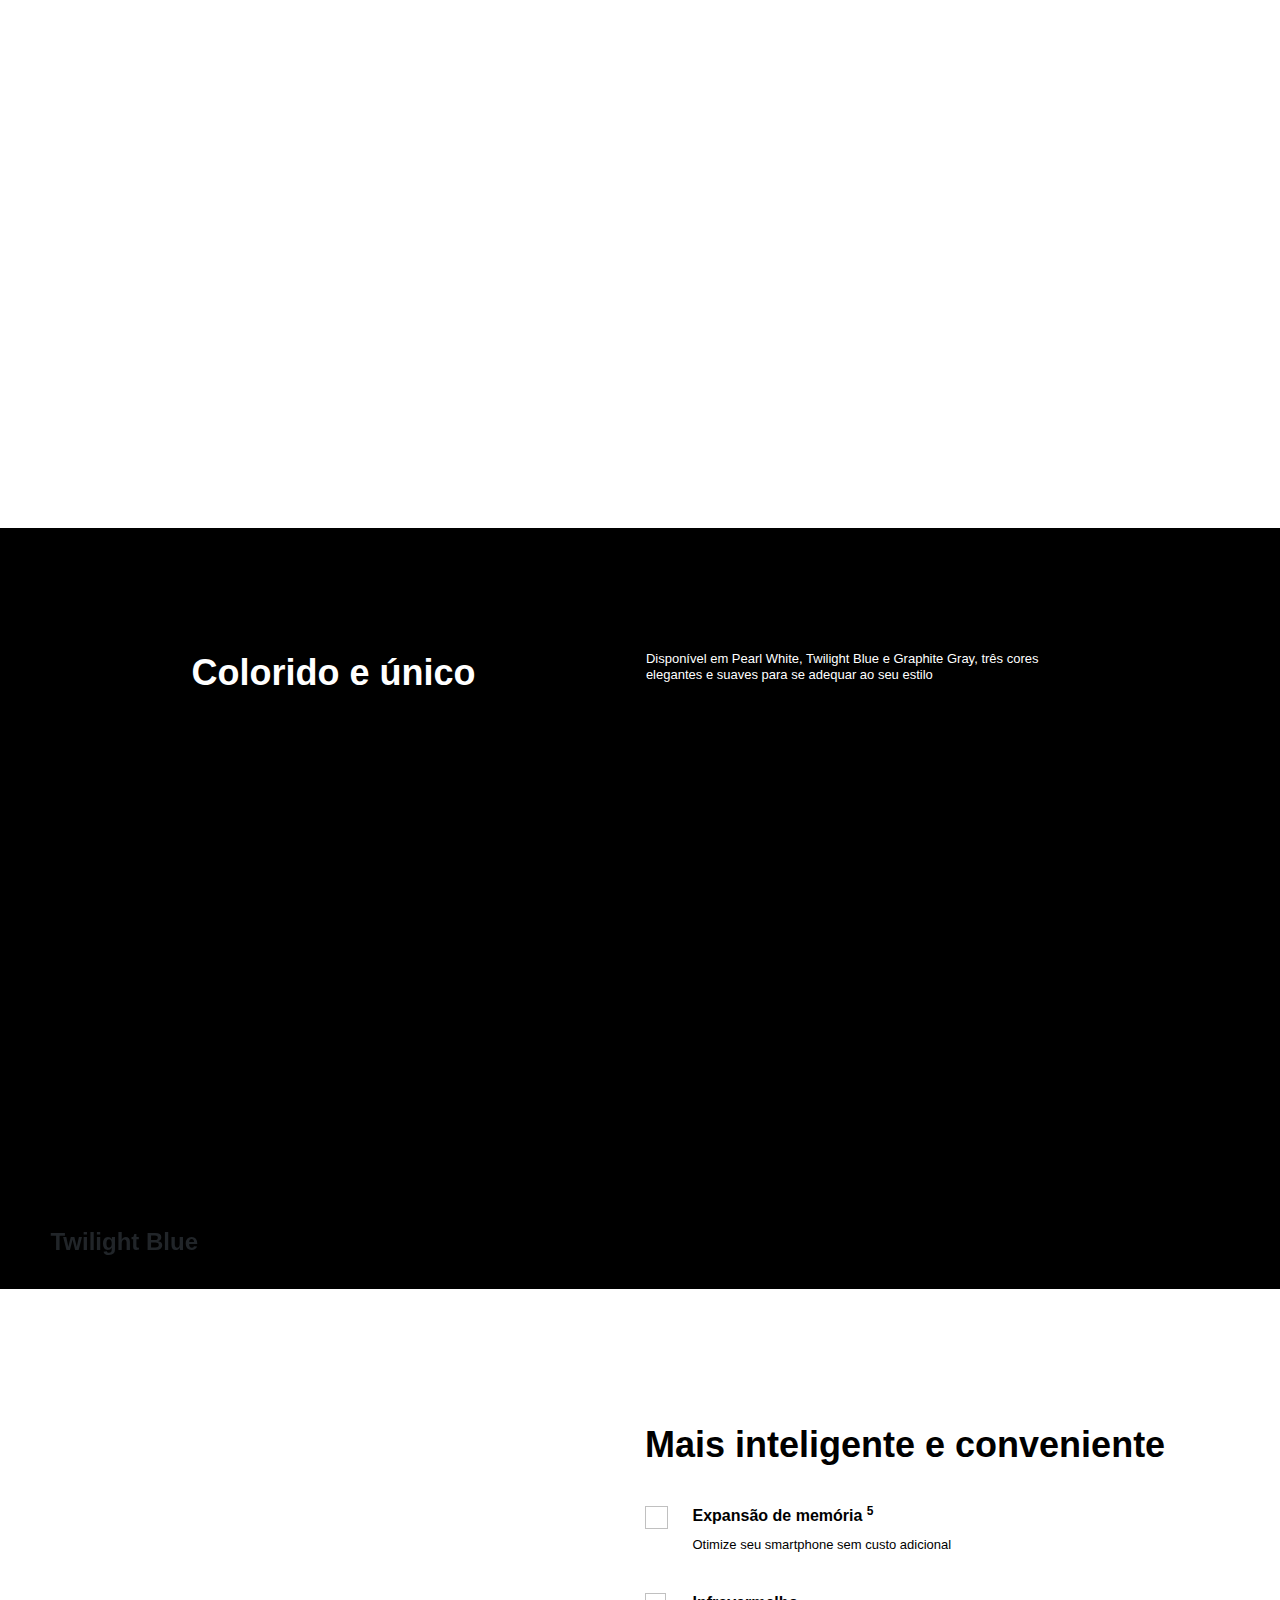
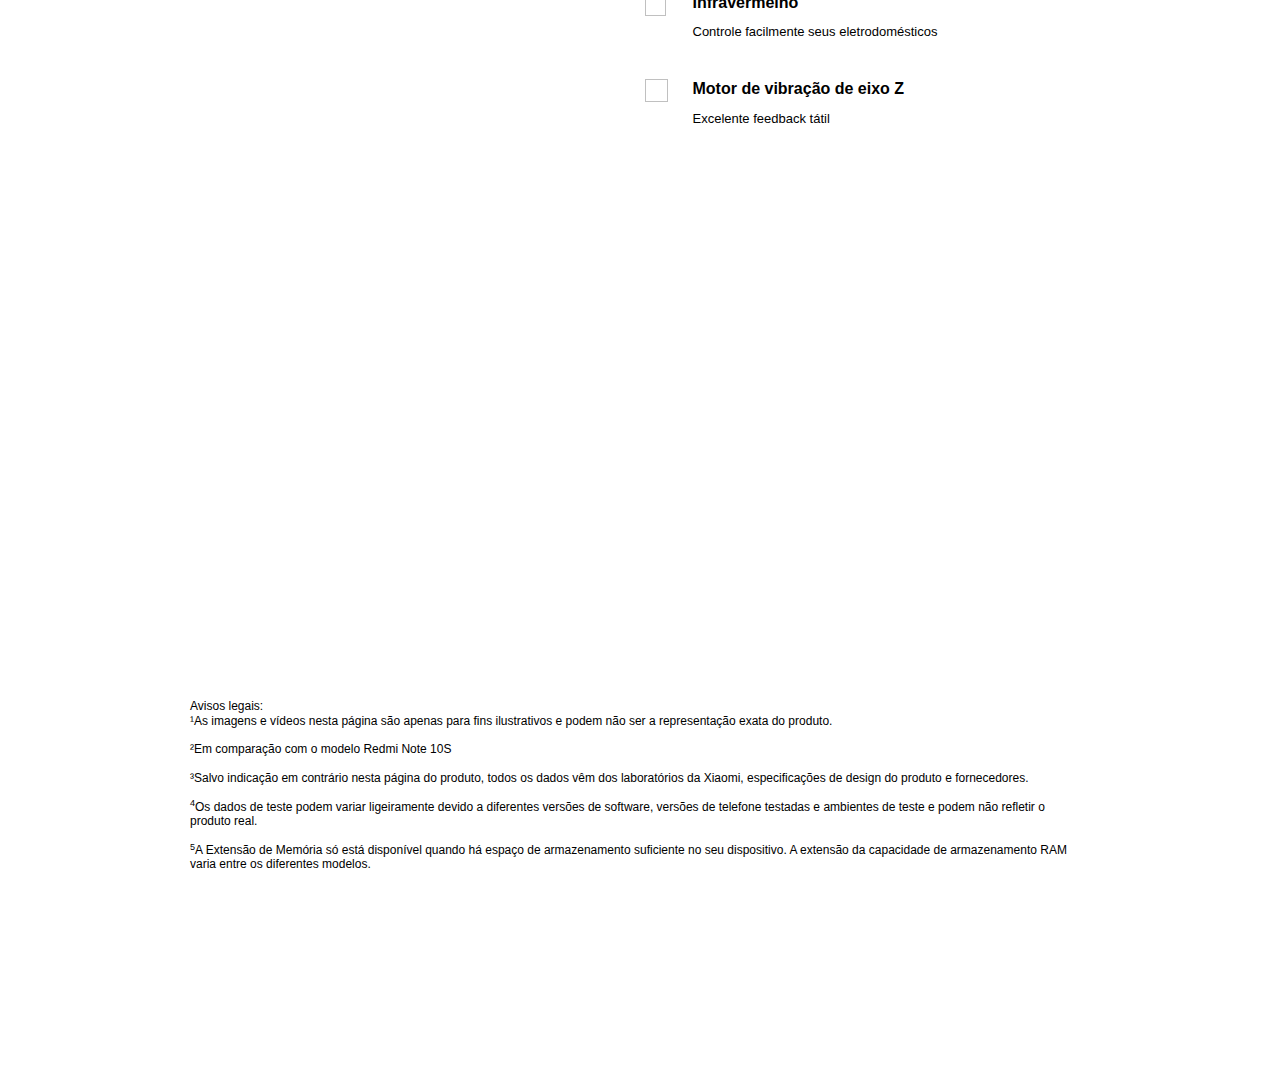
==== commit 64f88a35: "vs-15" ====
--- a/index.html
+++ b/index.html
@@ -53,29 +53,29 @@
 
 <div class="  lazy" data-type="bg" data-id="2d4dc355b3" data-background-image="" style="width:auto;height:auto;box-sizing:border-box;display:block;position:static;font-size:0;background-size:cover;background-repeat:no-repeat;min-width:0.15625rem">
 
-<div class="  lazy" data-type="bg" data-id="ea84b26fb6" data-background-image="//i02.appmifile.com/985_operator_sg/12/01/2022/673fed3dc11ccd2747b261b6bce98cb6.png" style="width:2.203125rem;height:1.5234375rem;box-sizing:border-box;display:block;position:static;font-size:0;background-size:cover;background-repeat:no-repeat;min-width:0.15625rem;background-image:url(&#x27;//i02.appmifile.com/985_operator_sg/12/01/2022/673fed3dc11ccd2747b261b6bce98cb6.png&#x27;);margin:0rem 0rem 0.078125rem 0rem">
+<div class="  lazy" data-type="bg" data-id="ea84b26fb6" data-background-image="./assets/media/04.png" style="width:2.203125rem;height:1.5234375rem;box-sizing:border-box;display:block;position:static;font-size:0;background-size:cover;background-repeat:no-repeat;min-width:0.15625rem;background-image:url(./assets/media/04.png);margin:0rem 0rem 0.078125rem 0rem">
 
 <span data-key="ksp_8" class="xm-text f-bold " data-type="text" data-id="ebccd57e41" style="color:#ffffff;font-size:0.15625rem;display:inline-block;text-align:left;width:1.6328125rem;margin:0.234375rem 0rem 0rem 0.171875rem;line-height:1.3">Design minimalista</span>
 </div>
 
-<div class="  lazy" data-type="bg" data-id="26f00d5369" data-background-image="//i02.appmifile.com/522_operator_sg/10/01/2022/07c1b0a4a4bb6a76df98d26631da36d7.png" style="width:2.19921875rem;height:0.7265625rem;box-sizing:border-box;display:block;position:static;font-size:0;background-size:cover;background-repeat:no-repeat;background-image:url(&#x27;//i02.appmifile.com/522_operator_sg/10/01/2022/07c1b0a4a4bb6a76df98d26631da36d7.png&#x27;);margin:0rem 0rem 0.078125rem 0rem;min-width:0.15625rem">
+<div class="  lazy" data-type="bg" data-id="26f00d5369" data-background-image="./assets/media/05.png" style="width:2.19921875rem;height:0.7265625rem;box-sizing:border-box;display:block;position:static;font-size:0;background-size:cover;background-repeat:no-repeat;background-image:url(./assets/media/05.png);margin:0rem 0rem 0.078125rem 0rem;min-width:0.15625rem">
 
 <span data-key="ksp_7" class="xm-text f-bold " data-type="text" data-id="2e13ba4c00" style="color:#ffffff;font-size:0.15625rem;display:inline-block;text-align:left;width:1.6328125rem;margin:0.13671875rem 0rem 0rem 0.171875rem;line-height:1.5;background:linear-gradient(270deg, #02BFF8 0%, #775CFF 100%);-webkit-background-clip:text;-webkit-text-fill-color:transparent">Processador octa-core MediaTek Helio G96</span>
 </div>
 
-<div class="  lazy" data-type="bg" data-id="66bc2a418a" data-background-image="//i02.appmifile.com/522_operator_sg/10/01/2022/07c1b0a4a4bb6a76df98d26631da36d7.png" style="width:2.19921875rem;height:0.7265625rem;box-sizing:border-box;display:block;position:static;font-size:0;background-size:cover;background-repeat:no-repeat;background-image:url(&#x27;//i02.appmifile.com/522_operator_sg/10/01/2022/07c1b0a4a4bb6a76df98d26631da36d7.png&#x27;);min-width:0.15625rem">
+<div class="  lazy" data-type="bg" data-id="66bc2a418a" data-background-image="./assets/media/06.png" style="width:2.19921875rem;height:0.7265625rem;box-sizing:border-box;display:block;position:static;font-size:0;background-size:cover;background-repeat:no-repeat;background-image:url(./assets/media/06.png);min-width:0.15625rem">
 
 <span data-key="ksp_9" class="xm-text f-bold " data-type="text" data-id="7fc8facb28" style="color:#ffffff;font-size:0.15625rem;display:inline-block;text-align:left;width:1.6328125rem;margin:0.25390625rem 0rem 0rem 0.171875rem;line-height:1.3">Alto-falantes Duplos</span>
 </div>
 </div>
 </div>
   
-<div class=" section lazy" data-type="bg" data-id="662f46e932" data-background-image="//i02.appmifile.com/842_operator_sg/12/01/2022/3f18389432ac4bbd8ec4cfebe53576cc.jpg" style="width:10rem;background-color:#fff;box-sizing:border-box;background-size:cover;background-repeat:no-repeat;position:relative;min-height:0.78125rem;background-image:url(&#x27;//i02.appmifile.com/842_operator_sg/12/01/2022/3f18389432ac4bbd8ec4cfebe53576cc.jpg&#x27;);height:3.21875rem">
+<div class=" section lazy" data-type="bg" data-id="662f46e932" data-background-image="./assets/media/banner01.jpg" style="width:10rem;background-color:#fff;box-sizing:border-box;background-size:cover;background-repeat:no-repeat;position:relative;min-height:0.78125rem;background-image:url(./assets/media/banner01.jpg);height:3.21875rem">
 
 <span data-key="ksp_10" class="xm-text f-heavy " data-type="text" data-id="44f2f6ce4c" style="color:#ffffff;font-size:0.46875rem;display:inline-block;text-align:left;width:5.46875rem;line-height:1;margin:1.87890625rem 0rem 0rem 1.484375rem">Fotos amplas e nítidas</span>
 </div>
 
-<div class=" section lazy" data-type="bg" data-id="ac14bdd761" data-background-image="//i02.appmifile.com/528_operator_sg/12/01/2022/2053e39983407404de615e6b601a0f73.jpg" style="width:10rem;background-color:#fff;box-sizing:border-box;background-size:cover;background-repeat:no-repeat;position:relative;min-height:0.78125rem;background-image:url(&#x27;//i02.appmifile.com/528_operator_sg/12/01/2022/2053e39983407404de615e6b601a0f73.jpg&#x27;);height:6.7578125rem">
+<div class=" section lazy" data-type="bg" data-id="ac14bdd761" data-background-image="./assets/media/overview-04.jpg" style="width:10rem;background-color:#fff;box-sizing:border-box;background-size:cover;background-repeat:no-repeat;position:relative;min-height:0.78125rem;background-image:url(./assets/media/overview-04.jpg);height:6.7578125rem">
 
 <div class=" section lazy" data-type="bg" data-id="071e545b29" data-background-image="" style="width:auto;height:auto;box-sizing:border-box;display:block;position:static;font-size:0;background-size:cover;background-repeat:no-repeat;min-width:0.15625rem;padding:1.76953125rem 0rem 0rem 1.46484375rem">
 
@@ -87,7 +87,7 @@
 
 <div class="  lazy" data-type="bg" data-id="ed07c1b6f4" data-background-image="" style="width:1.3671875rem;height:auto;box-sizing:border-box;display:flex;position:static;font-size:0;background-size:cover;background-repeat:no-repeat;min-width:0.15625rem;margin:0rem 0.00390625rem 0rem 0rem">
 
-<img style="display:block;height:0.4921875rem;width:0.2421875rem;background-color:transparent;margin:0rem 0.15625rem 0rem 0rem" class="  lazy" data-id="0651a63752" data-src="//i02.appmifile.com/327_operator_sg/10/01/2022/388cda96d89cba2cd800c8bcf997eee3.png" />
+<img style="display:block;height:0.4921875rem;width:0.2421875rem;background-color:transparent;margin:0rem 0.15625rem 0rem 0rem" class="  lazy" data-id="0651a63752" data-src="./assets/media/icon01.png" />
 
 <div class="  lazy" data-type="bg" data-id="8df7153ba6" data-background-image="" style="width:auto;height:auto;box-sizing:border-box;display:flex;position:static;font-size:0;background-size:cover;background-repeat:no-repeat;min-width:0.15625rem;flex-direction:column">
 
@@ -98,7 +98,7 @@
 
 <div class="  lazy" data-type="bg" data-id="dd1ee6a04c" data-background-image="" style="width:1.3671875rem;height:auto;box-sizing:border-box;display:flex;position:static;font-size:0;background-size:cover;background-repeat:no-repeat;min-width:0.15625rem;margin:0rem 0.00390625rem 0rem 0.00390625rem">
 
-<img style="display:block;height:0.5rem;width:0.25rem;background-color:transparent;margin:0rem 0.15625rem 0rem 0rem" class="  lazy" data-id="16a122f3de" data-src="//i02.appmifile.com/735_operator_sg/17/01/2022/aae6f635a67b540592250a1ea25a16b6.png"/>
+<img style="display:block;height:0.5rem;width:0.25rem;background-color:transparent;margin:0rem 0.15625rem 0rem 0rem" class="  lazy" data-id="16a122f3de" data-src="./assets/media/icon02.png"/>
 
 <div class="  lazy" data-type="bg" data-id="46862ea96a" data-background-image="" style="width:auto;height:auto;box-sizing:border-box;display:flex;position:static;font-size:0;background-size:cover;background-repeat:no-repeat;min-width:0.15625rem;flex-direction:column">
 
@@ -109,7 +109,7 @@
 
 <div class="  lazy" data-type="bg" data-id="6bacdc4d2a" data-background-image="" style="width:1.3671875rem;height:auto;box-sizing:border-box;display:flex;position:static;font-size:0;background-size:cover;background-repeat:no-repeat;min-width:0.15625rem;margin:0.3125rem 0.00390625rem 0rem 0rem">
 
-<img style="display:block;height:0.5rem;width:0.25rem;background-color:transparent;margin:0rem 0.15625rem 0rem 0rem" class="  lazy" data-id="97be3228a9" data-src="//i02.appmifile.com/54_operator_sg/17/01/2022/4b492e9dd1e6250df06dd3630d235784.png"/>
+<img style="display:block;height:0.5rem;width:0.25rem;background-color:transparent;margin:0rem 0.15625rem 0rem 0rem" class="  lazy" data-id="97be3228a9" data-src="./assets/media/icon03.png"/>
 
 <div class="  lazy" data-type="bg" data-id="d09222960a" data-background-image="" style="width:auto;height:auto;box-sizing:border-box;display:flex;position:static;font-size:0;background-size:cover;background-repeat:no-repeat;min-width:0.15625rem;flex-direction:column">
   
@@ -120,7 +120,7 @@
 
 <div class="  lazy" data-type="bg" data-id="58b9d06855" data-background-image="" style="width:1.3671875rem;height:auto;box-sizing:border-box;display:flex;position:static;font-size:0;background-size:cover;background-repeat:no-repeat;min-width:0.15625rem;margin:0.3125rem 0.00390625rem 0rem 0.00390625rem">
 
-<img style="display:block;height:0.5rem;width:0.25rem;background-color:transparent;margin:0rem 0.15625rem 0rem 0rem" class="  lazy" data-id="d3367d779d" data-src="//i02.appmifile.com/6_operator_sg/17/01/2022/5ec86054ad573e09e108f3a7a0e91da0.png" />
+<img style="display:block;height:0.5rem;width:0.25rem;background-color:transparent;margin:0rem 0.15625rem 0rem 0rem" class="  lazy" data-id="d3367d779d" data-src="./assets/media/icon04.png" />
 
 <div class="  lazy" data-type="bg" data-id="684580c89b" data-background-image="" style="width:auto;height:auto;box-sizing:border-box;display:flex;position:static;font-size:0;background-size:cover;background-repeat:no-repeat;min-width:0.15625rem;flex-direction:column">
 
@@ -138,7 +138,7 @@
 
 <div class="  lazy" data-type="bg" data-id="1ddb3744e2" data-background-image="" style="width:1.796875rem;height:auto;box-sizing:border-box;display:flex;position:static;font-size:0;background-size:cover;background-repeat:no-repeat;min-width:0.15625rem;flex-direction:column;align-items:center;margin:0rem 0.9375rem 0rem 0rem">
 
-<img style="display:block;height:0.28125rem;width:0.2734375rem;background-color:transparent" class="  lazy" data-id="a0360be782" data-src="//i02.appmifile.com/907_operator_sg/12/01/2022/04f81a711b5dfe206dc9771506190b46.png"/>
+<img style="display:block;height:0.28125rem;width:0.2734375rem;background-color:transparent" class="  lazy" data-id="a0360be782" data-src="./assets/media/icon05.png"/>
 
 <span data-key="ksp_21" class="xm-text f-bold " data-type="text" data-id="0aa0528948" style="color:#ffffff;font-size:0.125rem;display:inline-block;text-align:center;width:100%;line-height:1.3;margin:0.17578125rem 0rem 0rem 0rem">ISO Nativo Duplo</span>
 
@@ -147,7 +147,7 @@
 
 <div class="  lazy" data-type="bg" data-id="445f847fe0" data-background-image="" style="width:1.796875rem;height:auto;box-sizing:border-box;display:flex;position:static;font-size:0;background-size:cover;background-repeat:no-repeat;min-width:0.15625rem;flex-direction:column;align-items:center;margin:0rem 0.9375rem 0rem 0rem">
 
-<img style="display:block;height:0.28125rem;width:0.2734375rem;background-color:transparent" class="  lazy" data-id="3b2717f318" data-src="//i02.appmifile.com/517_operator_sg/12/01/2022/09aa646afbbffa7f4a82a5341eedefc7.png"/>
+<img style="display:block;height:0.28125rem;width:0.2734375rem;background-color:transparent" class="  lazy" data-id="3b2717f318" data-src="./assets/media/icon06.png"/>
 
 <span data-key="ksp_23" class="xm-text f-bold " data-type="text" data-id="dfc74907f1" style="color:#ffffff;font-size:0.125rem;display:inline-block;text-align:center;width:100%;line-height:1.3;margin:0.17578125rem 0rem 0rem 0rem">Combinação de pixels 9 em 1</span>
 
@@ -156,7 +156,7 @@
 
 <div class="  lazy" data-type="bg" data-id="73ebd38f74" data-background-image="" style="width:1.796875rem;height:auto;box-sizing:border-box;display:flex;position:static;font-size:0;background-size:cover;background-repeat:no-repeat;min-width:0.15625rem;flex-direction:column;align-items:center">
 
-<img style="display:block;height:0.28125rem;width:0.2734375rem;background-color:transparent" class="  lazy" data-id="bd5d63793c" data-src="//i02.appmifile.com/266_operator_sg/12/01/2022/1700fad6dd389d607064238f8979ee52.png"/>
+<img style="display:block;height:0.28125rem;width:0.2734375rem;background-color:transparent" class="  lazy" data-id="bd5d63793c" data-src="./assets/media/icon07.png"/>
 
 <span data-key="ksp_25" class="xm-text f-bold " data-type="text" data-id="2ff03ff791" style="color:#ffffff;font-size:0.125rem;display:inline-block;text-align:center;width:100%;line-height:1.3;margin:0.17578125rem 0rem 0rem 0rem">Sensor de imagem de 1/1,52”</span>
 
@@ -173,58 +173,19 @@
   <div id="carouselExampleSlidesOnly" class="carousel slide" data-bs-ride="carousel">
     <div class="carousel-inner">
       <div class="carousel-item active">
-        <img src="//i01.appmifile.com/webfile/globalimg/products/pc/redmi-note-11s/s3.jpg" class="d-block w-100" alt="...">
+        <img src="./assets/media/s3.jpg" class="d-block w-100" alt="...">
       </div>
       <div class="carousel-item">
-        <img src="//i01.appmifile.com/webfile/globalimg/products/pc/redmi-note-11s/s1.jpg" class="d-block w-100" alt="...">
+        <img src="./assets/media/s1.jpg" class="d-block w-100" alt="...">
       </div>
       <div class="carousel-item">
-        <img src="//i01.appmifile.com/webfile/globalimg/products/pc/redmi-note-11s/s2.jpg" class="d-block w-100" alt="...">
+        <img src="./assets/media/s2.jpg" class="d-block w-100" alt="...">
       </div>
     </div>
   </div>
 
 
-<!--<button class="slick-prev" aria-label="Previous" type="button">Previous</button>
-<div class="slick-list">
-<div class="slick-track" style="width:700%;left:-100%">
-<div data-index="-1" tabindex="-1" class="slick-slide slick-cloned" aria-hidden="true" style="width:14.285714285714286%">
-
-<div><img class="lazy" data-src="//i01.appmifile.com/webfile/globalimg/products/pc/redmi-note-11s/s3.jpg" alt="" tabindex="-1" style="width:100%;display:inline-block" /></div>
-</div>
-
-<div data-index="0" class="slick-slide slick-active slick-current" tabindex="-1" aria-hidden="false" style="outline:none;width:14.285714285714286%">
-<div><img class="lazy" data-src="//i01.appmifile.com/webfile/globalimg/products/pc/redmi-note-11s/s1.jpg" alt="" tabindex="-1" style="width:100%;display:inline-block" /></div>
-</div>
-
-<div data-index="1" class="slick-slide" tabindex="-1" aria-hidden="true" style="outline:none;width:14.285714285714286%">
-<div><img class="lazy" data-src="//i01.appmifile.com/webfile/globalimg/products/pc/redmi-note-11s/s2.jpg" alt="" tabindex="-1" style="width:100%;display:inline-block" /></div>
-</div>
-
-<div data-index="2" class="slick-slide" tabindex="-1" aria-hidden="true" style="outline:none;width:14.285714285714286%">
-<div><img class="lazy" data-src="//i01.appmifile.com/webfile/globalimg/products/pc/redmi-note-11s/s3.jpg" alt="" tabindex="-1" style="width:100%;display:inline-block" /></div>
-</div>
-
-<div data-index="3" tabindex="-1" class="slick-slide slick-cloned" aria-hidden="true" style="width:14.285714285714286%">
-<div><img class="lazy" data-src="//i01.appmifile.com/webfile/globalimg/products/pc/redmi-note-11s/s1.jpg" alt="" tabindex="-1" style="width:100%;display:inline-block" /></div>
-</div>
-
-<div data-index="4" tabindex="-1" class="slick-slide slick-cloned" aria-hidden="true" style="width:14.285714285714286%">
-<div><img class="lazy" data-src="//i01.appmifile.com/webfile/globalimg/products/pc/redmi-note-11s/s2.jpg" alt="" tabindex="-1" style="width:100%;display:inline-block" /></div>
-</div>
-
-<div data-index="5" tabindex="-1" class="slick-slide slick-cloned" aria-hidden="true" style="width:14.285714285714286%">
-<div><img class="lazy" data-src="//i01.appmifile.com/webfile/globalimg/products/pc/redmi-note-11s/s3.jpg" alt="" tabindex="-1" style="width:100%;display:inline-block" /></div>
-</div>
-</div>
-</div>
-<button class="slick-next" aria-label="Next" type="button">Next</button>
-<ul style="display:block" class="slick-dots">
-<li class="slick-active"><button>1</button></li>
-<li class=""><button>2</button></li>
-<li class=""><button>3</button></li>
-
-</ul>-->
+
 </div>
 </div>
 
@@ -240,10 +201,10 @@
 <span data-key="ksp_29" class="xm-text f-thin " data-type="text" data-id="cae809033e" style="color:#000;font-size:0.1015625rem;display:inline-block;text-align:left;width:100%;line-height:1.2;margin:0.15625rem 0rem 0rem 0rem">Capture belos momentos com a melhor câmera</span></div>
 
 <img style="display:block;height:5.078125rem;width:3.5078125rem;background-color:transparent;margin:0rem 0.00390625rem 0rem 0.00390625rem"
-class="  lazy" data-id="7f13402f67" data-src="//i02.appmifile.com/551_operator_sg/12/01/2022/def1d86c05f99bc5b6fc5973b64a9788.jpg" />
-</div>
-
-<div class=" section lazy" data-type="bg" data-id="6275058e17" data-background-image="//i02.appmifile.com/454_operator_sg/12/01/2022/da5876215eb536687ad79150946b7194.jpg" style="width:10rem;background-color:#fff;box-sizing:border-box;background-size:cover;background-repeat:no-repeat;position:relative;padding:0.546875rem 0rem 0rem 0rem;display:flex;flex-direction:column;background-image:url(&#x27;//i02.appmifile.com/454_operator_sg/12/01/2022/da5876215eb536687ad79150946b7194.jpg&#x27;);height:6.1640625rem">
+class="  lazy" data-id="7f13402f67" data-src="./assets/media/overview-05.jpg"/>
+</div>
+
+<div class=" section lazy" data-type="bg" data-id="6275058e17" data-background-image="./assets/media/overview-06.jpg" style="width:10rem;background-color:#fff;box-sizing:border-box;background-size:cover;background-repeat:no-repeat;position:relative;padding:0.546875rem 0rem 0rem 0rem;display:flex;flex-direction:column;background-image:url(./assets/media/overview-06.jpg);height:6.1640625rem">
 
 <span data-key="ksp_30" class="xm-text f-bold " data-type="text" data-id="8f95f1b5d0" style="color:#ffffff;font-size:0.28125rem;display:inline-block;text-align:left;width:5.859375rem;line-height:1.3;margin:0rem 0rem 0rem 1.5rem">Alta taxa de atualização de 90Hz</span>
 
@@ -295,7 +256,7 @@
 <div class=" section lazy" data-type="bg" data-id="3dd124e573" data-background-image="" style="width:100%;background-color:#fff;box-sizing:border-box;background-size:cover;background-repeat:no-repeat;position:relative;height:1.890625rem">
 </div>
 
-<div class=" section lazy" data-type="bg" data-id="b3520f733b" data-background-image="//i02.appmifile.com/188_operator_sg/12/01/2022/9adc0922b04c3717070a9d34df3cbfe9.jpg" style="width:10rem;background-color:#fff;box-sizing:border-box;background-size:cover;background-repeat:no-repeat;position:relative;min-height:0.78125rem;background-image:url(&#x27;//i02.appmifile.com/188_operator_sg/12/01/2022/9adc0922b04c3717070a9d34df3cbfe9.jpg&#x27;);height:3.21875rem">
+<div class=" section lazy" data-type="bg" data-id="b3520f733b" data-background-image="./assets/media/banner02.jpg" style="width:10rem;background-color:#fff;box-sizing:border-box;background-size:cover;background-repeat:no-repeat;position:relative;min-height:0.78125rem;background-image:url(./assets/media/banner02.jpg);height:3.21875rem">
 
 <span data-key="ksp_45" class="xm-text f-heavy " data-type="text" data-id="825b9310f1" style="color:#ffffff;font-size:0.46875rem;display:inline-block;text-align:left;width:5.46875rem;line-height:1;margin:1.87890625rem 0rem 0rem 1.484375rem">Energia que dura</span></div>
 
@@ -304,13 +265,13 @@
 
 <div class="  lazy" data-type="bg" data-id="af9c489cdd" data-background-image="" style="width:100%;background-color:#fff;box-sizing:border-box;background-size:cover;background-repeat:no-repeat;position:relative">
 
-<div class=" section lazy" data-type="bg" data-id="af1779bad4" data-background-image="//i02.appmifile.com/739_operator_sg/12/01/2022/58541fd590c5493718c191a8e2b80e5a.jpg" style="width:10rem;height:7.71875rem;box-sizing:border-box;display:block;position:static;font-size:0;background-size:cover;background-repeat:no-repeat;min-width:0.15625rem;background-image:url(&#x27;//i02.appmifile.com/739_operator_sg/12/01/2022/58541fd590c5493718c191a8e2b80e5a.jpg&#x27;);padding:0.703125rem 0rem 0rem 0rem">
+<div class=" section lazy" data-type="bg" data-id="af1779bad4" data-background-image="./assets/media/overview-07.jpg" style="width:10rem;height:7.71875rem;box-sizing:border-box;display:block;position:static;font-size:0;background-size:cover;background-repeat:no-repeat;min-width:0.15625rem;background-image:url(./assets/media/overview-07.jpg);padding:0.703125rem 0rem 0rem 0rem">
 
 <span data-key="ksp_49" class="xm-text f-bold " data-type="text" data-id="afd070a1e0" style="color:#ffffff;font-size:0.28125rem;display:inline-block;text-align:left;width:5.859375rem;line-height:1.2;margin:0rem 0rem 0.1953125rem 1.484375rem">Bateria de 5000mAh e carregador Pro ultrarrápido de 33W</span>
 
 <span data-key="ksp_50" class="xm-text f-light " data-type="text" data-id="5fc5a56e6d" style="color:#ffffff;font-size:0.1015625rem;display:inline-block;text-align:left;width:5.859375rem;line-height:1.2;margin:0rem 0rem 0.53125rem 1.484375rem">O carregamento Pro ultrarrápido de 33W somado a tecnologia Mi FC + MMT, recarrega a bateria a partir do centro para as extremidades reduzindo o tempo de recarga em 26%², o processo de carregamento é estável e eficiente. Com a poderosa bateria de alta capacidade com 5000mAh, você nunca vai se preocupar em recarregar quando estiver longe do carregador ou tomadas.</span>
 
-<div class="  lazy" data-type="bg" data-id="b7ee9b26b4" data-background-image="//i02.appmifile.com/965_operator_sg/17/01/2022/4fec6fe878e4289d0c71b2017e57b8d7.jpg" style="width:7.03125rem;height:2.34375rem;box-sizing:border-box;display:flex;position:absolute;font-size:0;background-size:cover;background-repeat:no-repeat;min-width:0.15625rem;background-color:#dddddd;bottom:-0.9375rem;left:1.4921875rem;flex-wrap:wrap;justify-content:space-between;align-items:flex-start;background-image:url(&#x27;//i02.appmifile.com/965_operator_sg/17/01/2022/4fec6fe878e4289d0c71b2017e57b8d7.jpg&#x27;);padding:0.390625rem 0rem 0rem 0.3515625rem;z-index:1">
+<div class="  lazy" data-type="bg" data-id="b7ee9b26b4" data-background-image="./assets/media/overview-08.jpg" style="width:7.03125rem;height:2.34375rem;box-sizing:border-box;display:flex;position:absolute;font-size:0;background-size:cover;background-repeat:no-repeat;min-width:0.15625rem;background-color:#dddddd;bottom:-0.9375rem;left:1.4921875rem;flex-wrap:wrap;justify-content:space-between;align-items:flex-start;background-image:url(./assets/media/overview-08.jpg);padding:0.390625rem 0rem 0rem 0.3515625rem;z-index:1">
 
 <span data-key="ksp_51" class="xm-text f-bold " data-type="text" data-id="08cb1529bb" style="color:#000000;font-size:0.1953125rem;display:inline-block;text-align:left;width:3.125rem;line-height:1.2;margin:0rem 0rem 0rem 0.00390625rem">Carregamento 26% mais rápido com carregamento aprimorado</span>
 
@@ -318,7 +279,7 @@
 
 <div class="  lazy" data-type="bg" data-id="ce4eae9b72" data-background-image="" style="width:0.78125rem;height:auto;box-sizing:border-box;display:flex;position:static;font-size:0;background-size:cover;background-repeat:no-repeat;min-width:0.15625rem;margin:0rem 0.00390625rem 0rem 0rem;flex-direction:column;justify-content:flex-start;align-items:center">
 
-<img style="display:block;height:0.3046875rem;width:0.3046875rem;background-color:transparent" class="  lazy" data-id="aa811d3efa" data-src="//i02.appmifile.com/146_operator_sg/12/01/2022/a642f48aae80c9aab4f6b6d2051101a7.png" />
+<img style="display:block;height:0.3046875rem;width:0.3046875rem;background-color:transparent" class="  lazy" data-id="aa811d3efa" data-src="./assets/media/icon08.png"/>
 
 <span data-key="ksp_52" class="xm-text f-bold " data-type="text" data-id="72f3009f2a" style="color:#000000;font-size:0.1953125rem;display:inline-block;text-align:center;width:100%;line-height:1;margin:0.1171875rem 0rem 0.0390625rem 0rem">16
 horas</span>
@@ -328,7 +289,7 @@
 
 <div class="  lazy" data-type="bg" data-id="af33384c38" data-background-image="" style="width:0.7421875rem;height:auto;box-sizing:border-box;display:flex;position:static;font-size:0;background-size:cover;background-repeat:no-repeat;min-width:0.15625rem;margin:0rem 0.00390625rem 0rem 0.2734375rem;flex-direction:column;justify-content:flex-start;align-items:center">
 
-<img style="display:block;height:0.3125rem;width:0.30859375rem;background-color:transparent" class="  lazy" data-id="db3dc4a776" data-src="//i02.appmifile.com/735_operator_sg/12/01/2022/c6c8c127c7d97b73825c0afd5e2b8316.png" />
+<img style="display:block;height:0.3125rem;width:0.30859375rem;background-color:transparent" class="  lazy" data-id="db3dc4a776" data-src="./assets/media/icon09.png"/>
 
 <span data-key="ksp_54" class="xm-text f-bold " data-type="text" data-id="e3d958b0b5" style="color:#000000;font-size:0.1953125rem;display:inline-block;text-align:center;width:100%;line-height:1;margin:0.1171875rem 0rem 0.0390625rem 0rem">33 horas</span>
 
@@ -337,7 +298,7 @@
 
 <div class="  lazy" data-type="bg" data-id="389855a3d5" data-background-image="" style="width:0.78125rem;height:auto;box-sizing:border-box;display:flex;position:static;font-size:0;background-size:cover;background-repeat:no-repeat;min-width:0.15625rem;margin:0rem 0.00390625rem 0rem 0.2734375rem;flex-direction:column;justify-content:flex-start;align-items:center">
 
-<img style="display:block;height:0.3125rem;width:0.30859375rem;background-color:transparent" class="  lazy" data-id="d5dcdcf0e4" data-src="//i02.appmifile.com/157_operator_sg/12/01/2022/cf61d6f3790ee79e2a070fec628e0b56.png"/>
+<img style="display:block;height:0.3125rem;width:0.30859375rem;background-color:transparent" class="  lazy" data-id="d5dcdcf0e4" data-src="./assets/media/icon10.png"/>
 
 <span data-key="ksp_56" class="xm-text f-bold " data-type="text" data-id="896b62e900" style="color:#000000;font-size:0.1953125rem;display:inline-block;text-align:center;width:100%;line-height:1;margin:0.1171875rem 0rem 0.0390625rem 0rem">138 horas</span>
 
@@ -347,14 +308,14 @@
 
 <div class="  lazy" data-type="bg" data-id="b847e94af7" data-background-image="" style="width:3.125rem;height:auto;box-sizing:border-box;display:flex;position:absolute;font-size:0;background-size:cover;background-repeat:no-repeat;top:0.96875rem;min-width:0.15625rem;justify-content:flex-start">
 
-<div class="  lazy" data-type="bg" data-id="6350f18523" data-background-image="//i02.appmifile.com/731_operator_sg/18/01/2022/0349ca1ca6389a008c2004322a6fb281.png" style="width:0.7578125rem;height:0.8359375rem;box-sizing:border-box;display:flex;position:static;font-size:0;background-size:cover;background-repeat:no-repeat;background-image:url(&#x27;//i02.appmifile.com/731_operator_sg/18/01/2022/0349ca1ca6389a008c2004322a6fb281.png&#x27;);min-width:0.15625rem;flex-direction:column;align-items:flex-start;justify-content:center;padding:0rem 0rem 0rem 0.00390625rem;margin:0rem 0rem 0rem 0.46875rem">
+<div class="  lazy" data-type="bg" data-id="6350f18523" data-background-image="(./assets/media/icon11.png" style="width:0.7578125rem;height:0.8359375rem;box-sizing:border-box;display:flex;position:static;font-size:0;background-size:cover;background-repeat:no-repeat;background-image:url(./assets/media/icon11.png);min-width:0.15625rem;flex-direction:column;align-items:flex-start;justify-content:center;padding:0rem 0rem 0rem 0.00390625rem;margin:0rem 0rem 0rem 0.46875rem">
 
 <span data-key="ksp_86" class="xm-text f-heavy " data-type="text" data-id="867fec870a" style="color:#3d73ff;font-size:0.2265625rem;display:inline-block;text-align:center;width:100%;line-height:1;margin:0.1171875rem 0rem 0.00390625rem 0rem">58</span>
 
 <span data-key="ksp_91" class="xm-text f-bold " data-type="text" data-id="13133e287a" style="color:#3d73ff;font-size:0.1171875rem;display:inline-block;text-align:center;width:100%;line-height:1;margin:-0.0390625rem 0rem 0rem 0rem">minutos</span>
 </div>
 
-<div class="  lazy" data-type="bg" data-id="9874c15953" data-background-image="//i02.appmifile.com/933_operator_sg/18/01/2022/a8ec3667ac1b353b5175b1cee5d3a5eb.png" style="width:0.7578125rem;height:0.8359375rem;box-sizing:border-box;display:flex;position:static;font-size:0;background-size:cover;background-repeat:no-repeat;background-image:url(&#x27;//i02.appmifile.com/933_operator_sg/18/01/2022/a8ec3667ac1b353b5175b1cee5d3a5eb.png&#x27;);min-width:0.15625rem;flex-direction:column;align-items:flex-start;justify-content:center;margin:0rem 0rem 0rem 0.37109375rem">
+<div class="  lazy" data-type="bg" data-id="9874c15953" data-background-image="./assets/media/icon12.png" style="width:0.7578125rem;height:0.8359375rem;box-sizing:border-box;display:flex;position:static;font-size:0;background-size:cover;background-repeat:no-repeat;background-image:url(./assets/media/icon12.png);min-width:0.15625rem;flex-direction:column;align-items:flex-start;justify-content:center;margin:0rem 0rem 0rem 0.37109375rem">
 
 <span data-key="ksp_87" class="xm-text f-heavy " data-type="text" data-id="25393bb92f" style="color:#3d73ff;font-size:0.2265625rem;display:inline-block;text-align:center;width:100%;line-height:1;margin:0.1171875rem 0rem 0.00390625rem 0rem">58</span>
 <span data-key="ksp_92" class="xm-text f-bold " data-type="text" data-id="5a0a34949c" style="color:#3d73ff;font-size:0.1171875rem;display:inline-block;text-align:center;width:100%;line-height:1;margin:-0.0390625rem 0rem 0rem 0rem">minutos</span>
@@ -380,10 +341,10 @@
 <span data-key="ksp_48" class="xm-text f-light " data-type="text" data-id="2749621e22" style="color:#000000;font-size:0.1015625rem;display:inline-block;text-align:left;width:100%;line-height:1.2;margin:0.15625rem 0rem 0rem 0rem">Usando a tecnologia LiquidCool que combina várias camadas de grafite e folha de cobre, a área de dissipação de calor é de 10005mm<sup>2</sup>, resfriando muito e mais rápido.</span>
 </div>
 </div><img style="display:block;height:4.34375rem;width:7.02734375rem;background-color:transparent;margin:0.8046875rem 0rem 0rem 1.48828125rem"
-class="  lazy" data-id="8519cb7f5a" data-src="//i02.appmifile.com/760_operator_sg/12/01/2022/c19a000f59d9e732b76323cd88f464b5.jpg" />
-</div>
-
-<div class=" section lazy" data-type="bg" data-id="630991dbb5" data-background-image="//i02.appmifile.com/705_operator_sg/12/01/2022/988ee42cbd6a77c4a547061cc1d99974.jpg" style="width:10rem;background-color:#fff;box-sizing:border-box;background-size:cover;background-repeat:no-repeat;position:relative;min-height:0.78125rem;background-image:url(&#x27;//i02.appmifile.com/705_operator_sg/12/01/2022/988ee42cbd6a77c4a547061cc1d99974.jpg&#x27;);height:3.21875rem">
+class="  lazy" data-id="8519cb7f5a" data-src="./assets/media/overview-09.jpg" />
+</div>
+
+<div class=" section lazy" data-type="bg" data-id="630991dbb5" data-background-image="./assets/media/banner03.jpg" style="width:10rem;background-color:#fff;box-sizing:border-box;background-size:cover;background-repeat:no-repeat;position:relative;min-height:0.78125rem;background-image:url(./assets/media/banner03.jpg);height:3.21875rem">
 
 <span data-key="ksp_58" class="xm-text f-heavy " data-type="text" data-id="fac2e65760" style="color:#ffffff;font-size:0.46875rem;display:inline-block;text-align:left;width:5.46875rem;line-height:1;margin:1.90234375rem 0rem 0rem 1.4609375rem">Performance campeã</span></div>
 
@@ -398,7 +359,7 @@
 <span data-key="ksp_60" class="xm-text f-light " data-type="text" data-id="918f211a76" style="color:#000000;font-size:0.1015625rem;display:inline-block;text-align:left;width:100%;line-height:1.2;margin:0.00390625rem 0rem 0rem 0rem">O MediaTek Helio G96 possibilita a incrível câmera de 108MP que oferece fotos nítidas e taxa de atualização de tela suave de 90Hz para uma experiência de jogo impressionante.</span></div>
 
 </div><img style="display:block;height:3.671875rem;width:7.03515625rem;background-color:transparent;margin:0.390625rem 0rem 0rem 1.48828125rem"
-class="  lazy" data-id="f1cc02a505" data-src="//i02.appmifile.com/512_operator_sg/17/01/2022/ac25cb776ca71d49ccd86474b416a9d8.jpg" />
+class="  lazy" data-id="f1cc02a505" data-src="./assets/media/overview-10.jpg"/>
 </div>
 
 <div class=" section lazy" data-type="bg" data-id="6a8dcc8901" data-background-image="" style="width:100%;background-color:#fff;box-sizing:border-box;background-size:cover;background-repeat:no-repeat;position:relative;padding:0.9921875rem 0rem 0.93359375rem 0rem;display:flex;flex-direction:column">
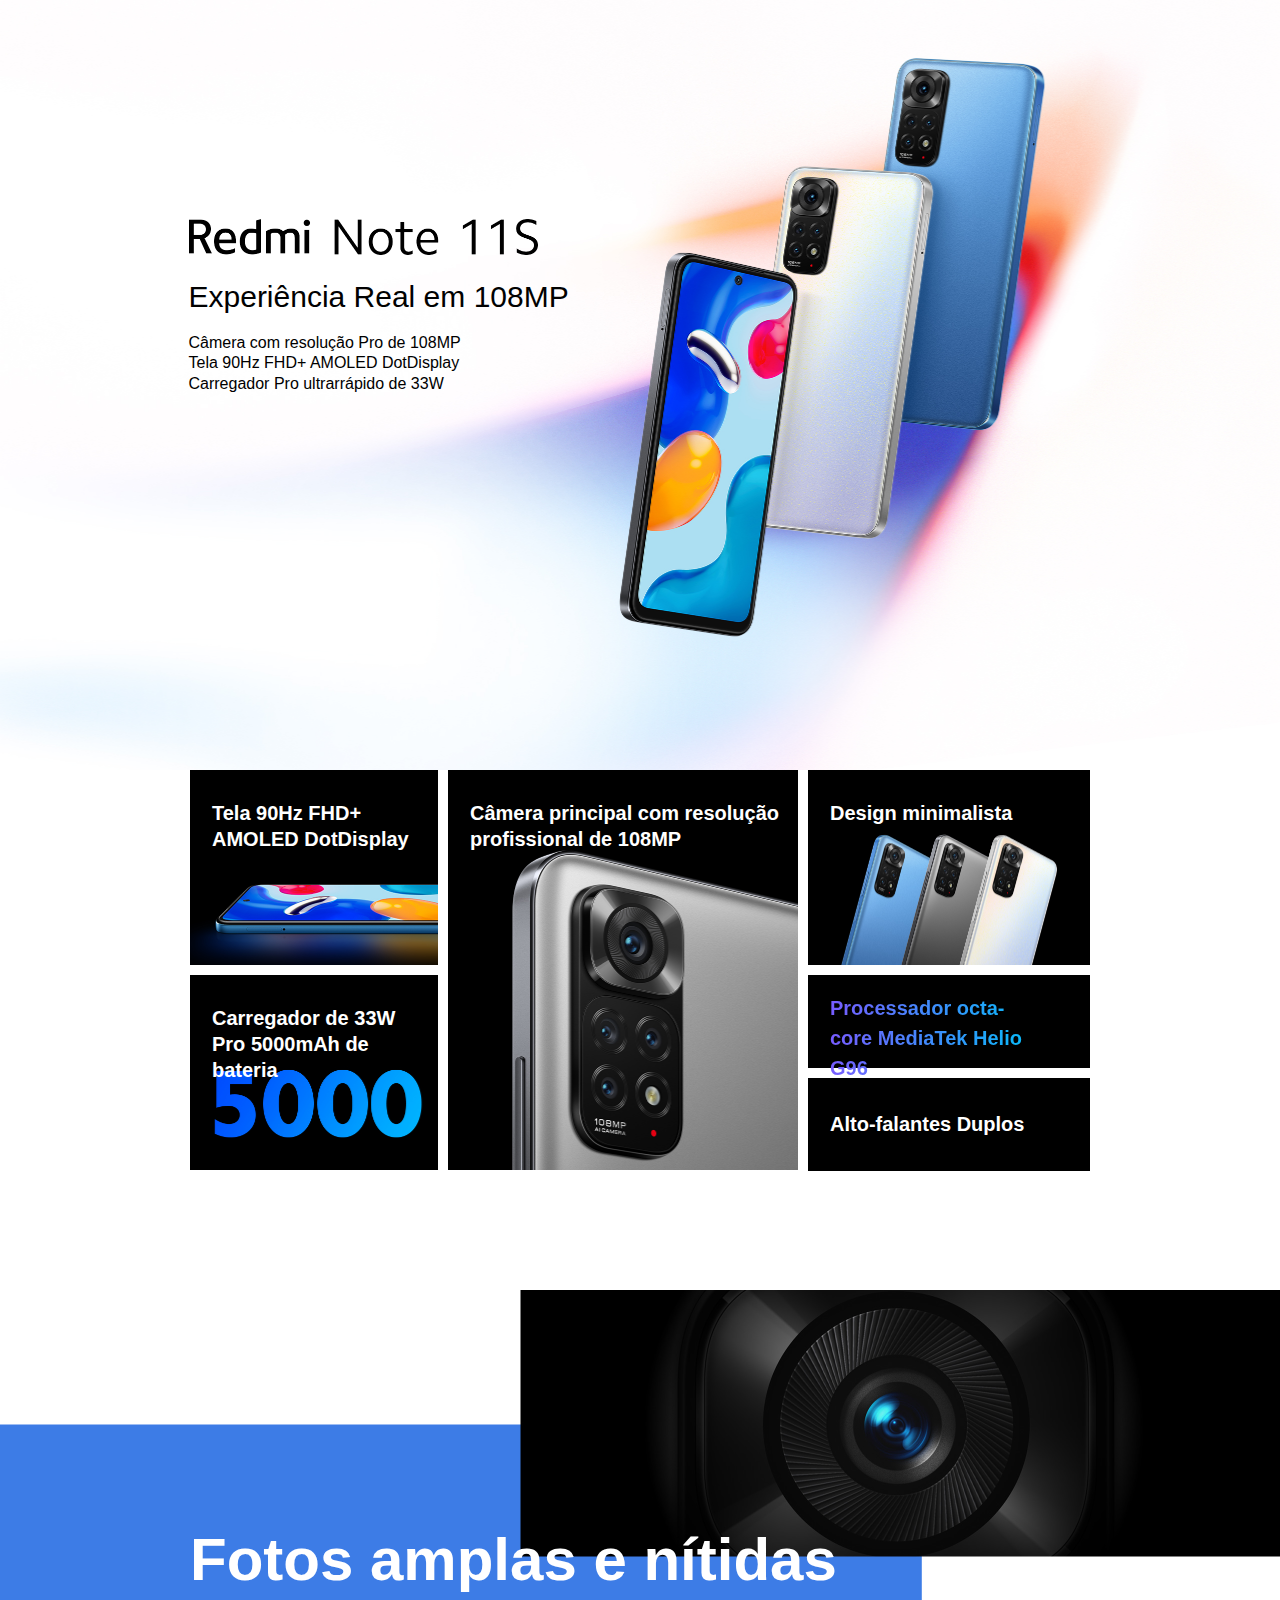
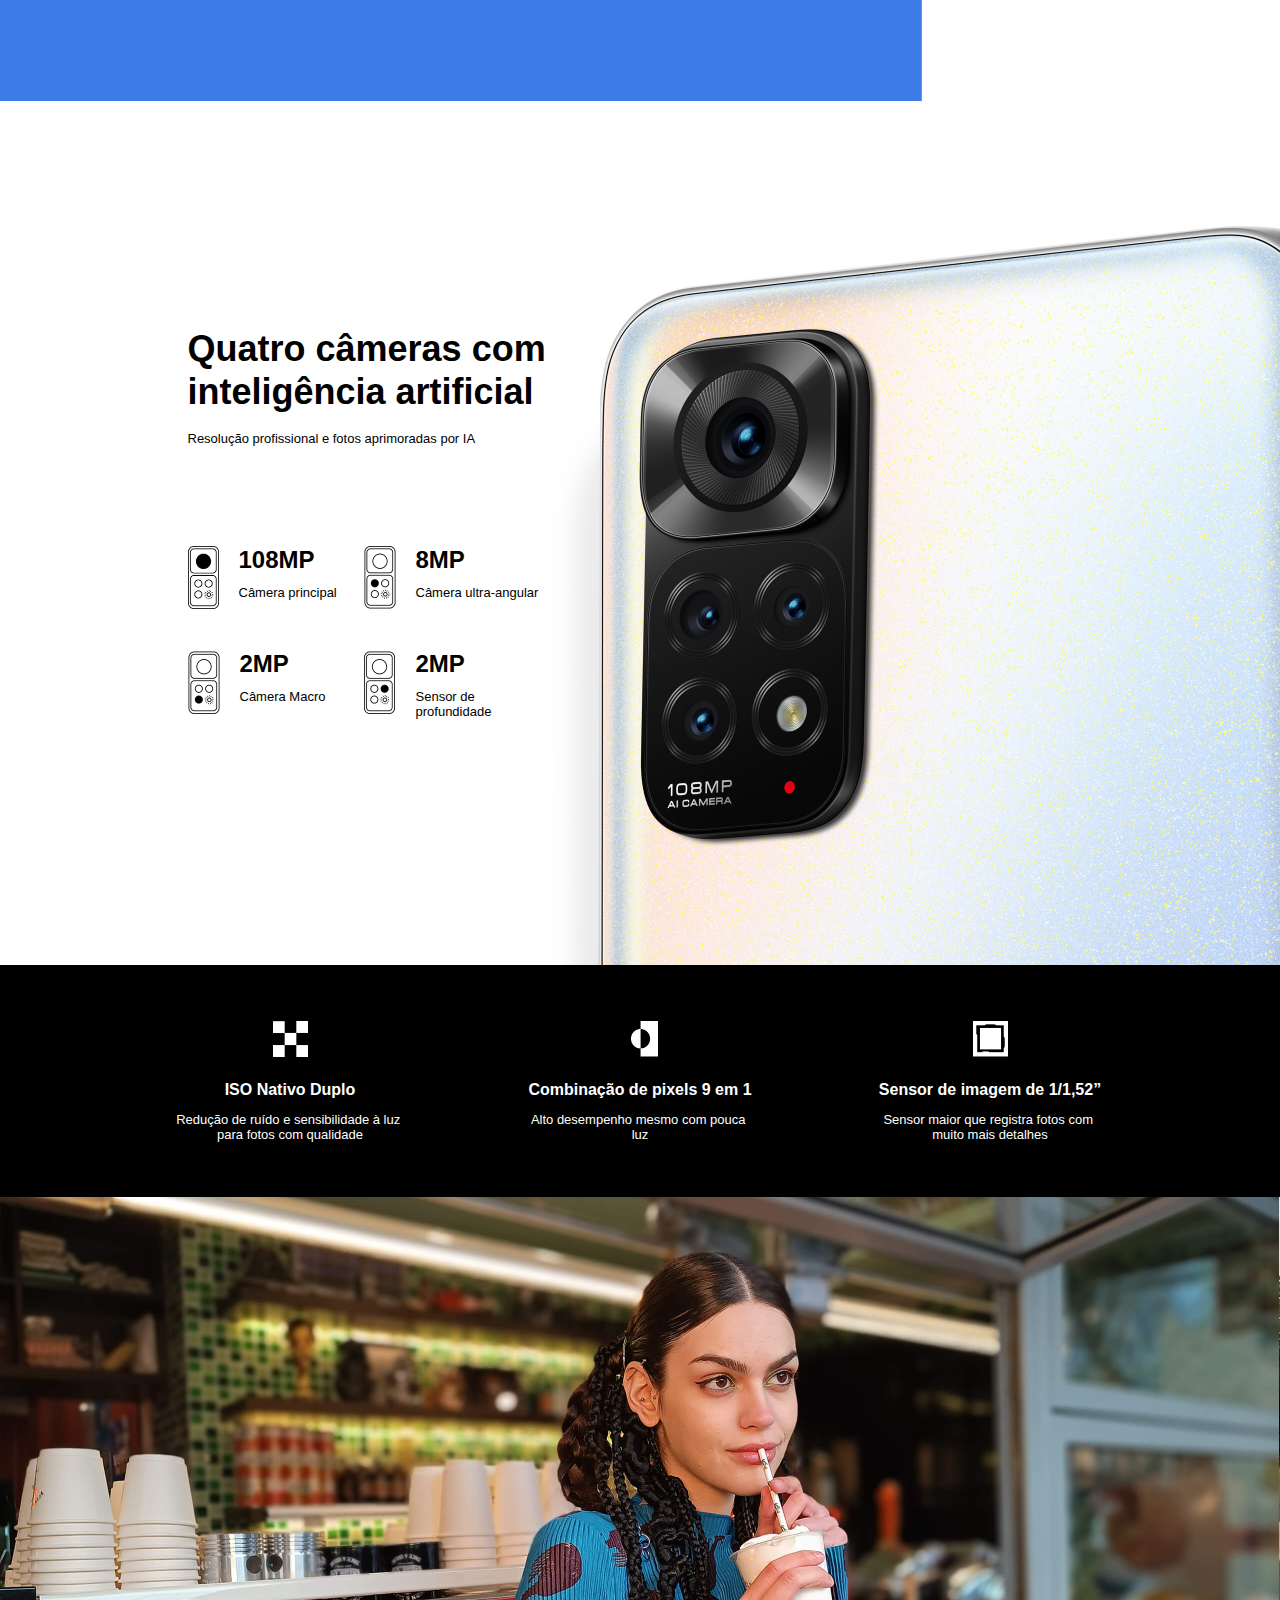
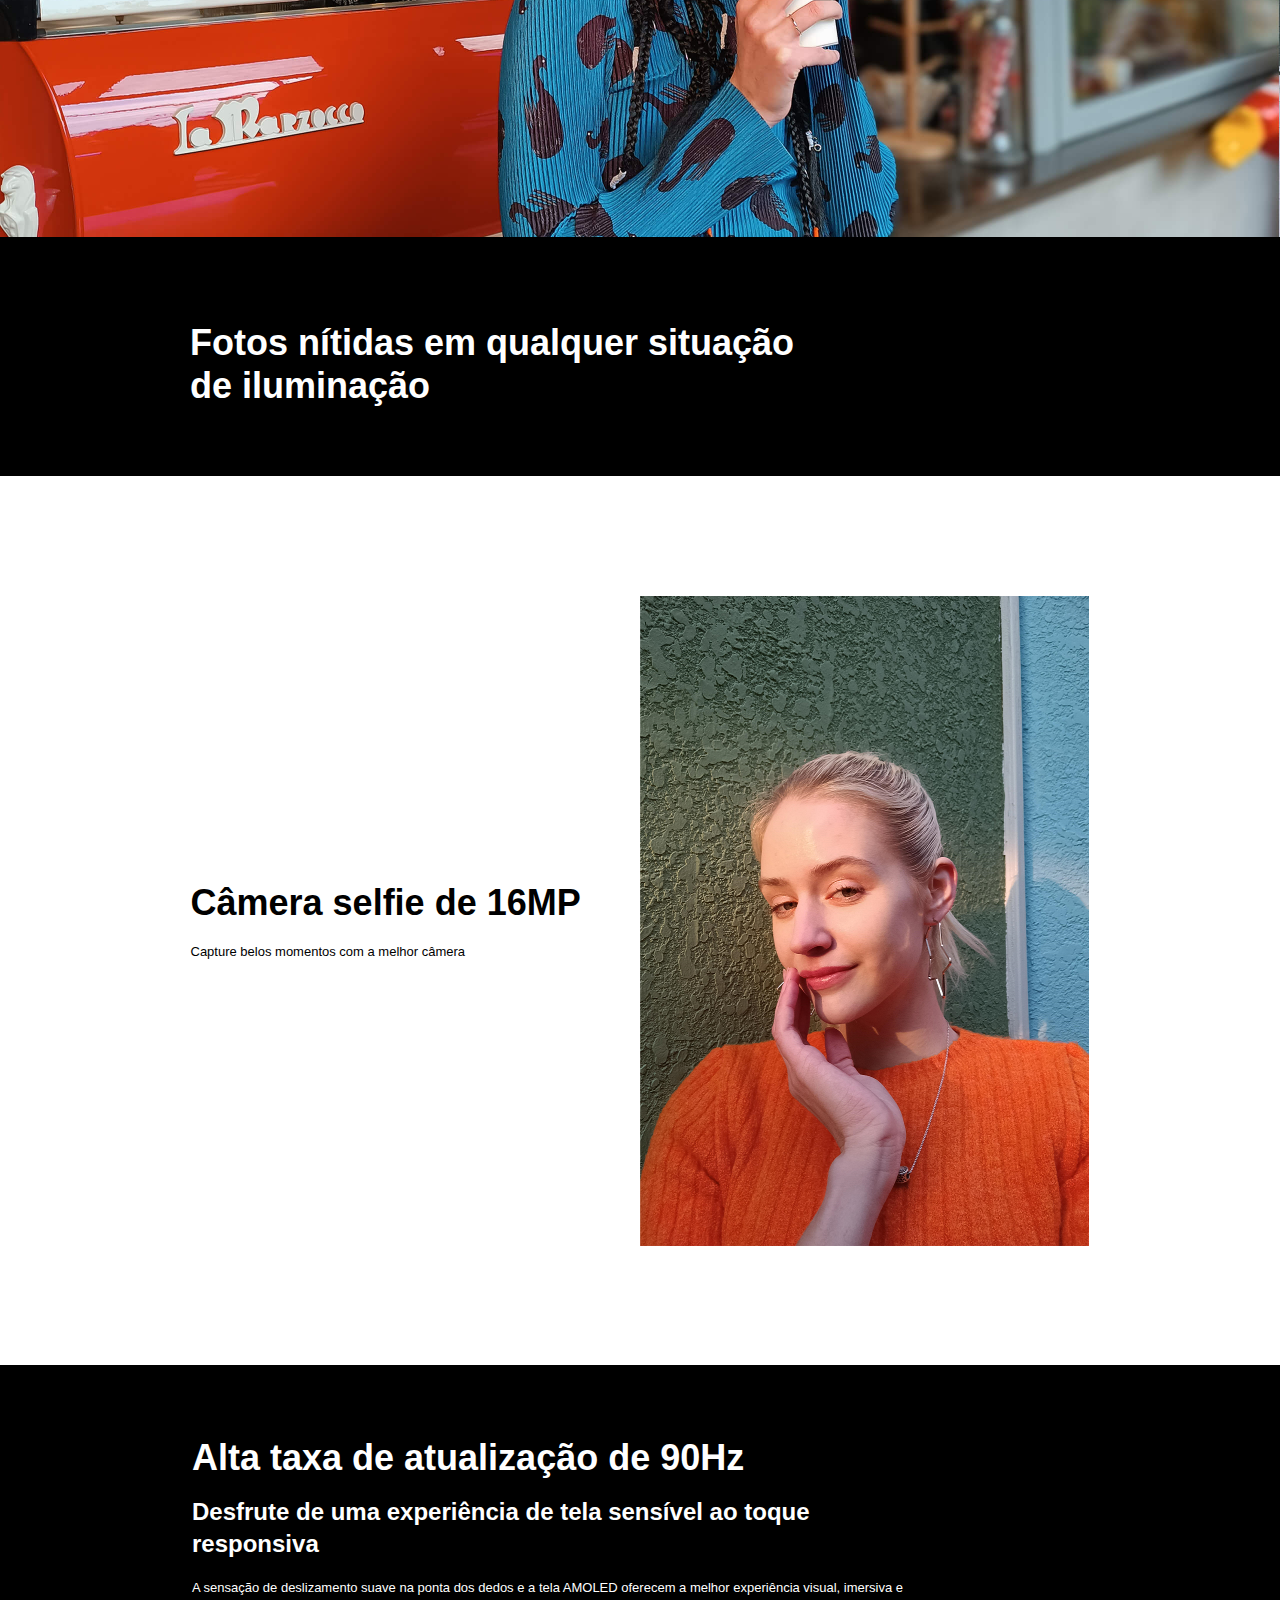
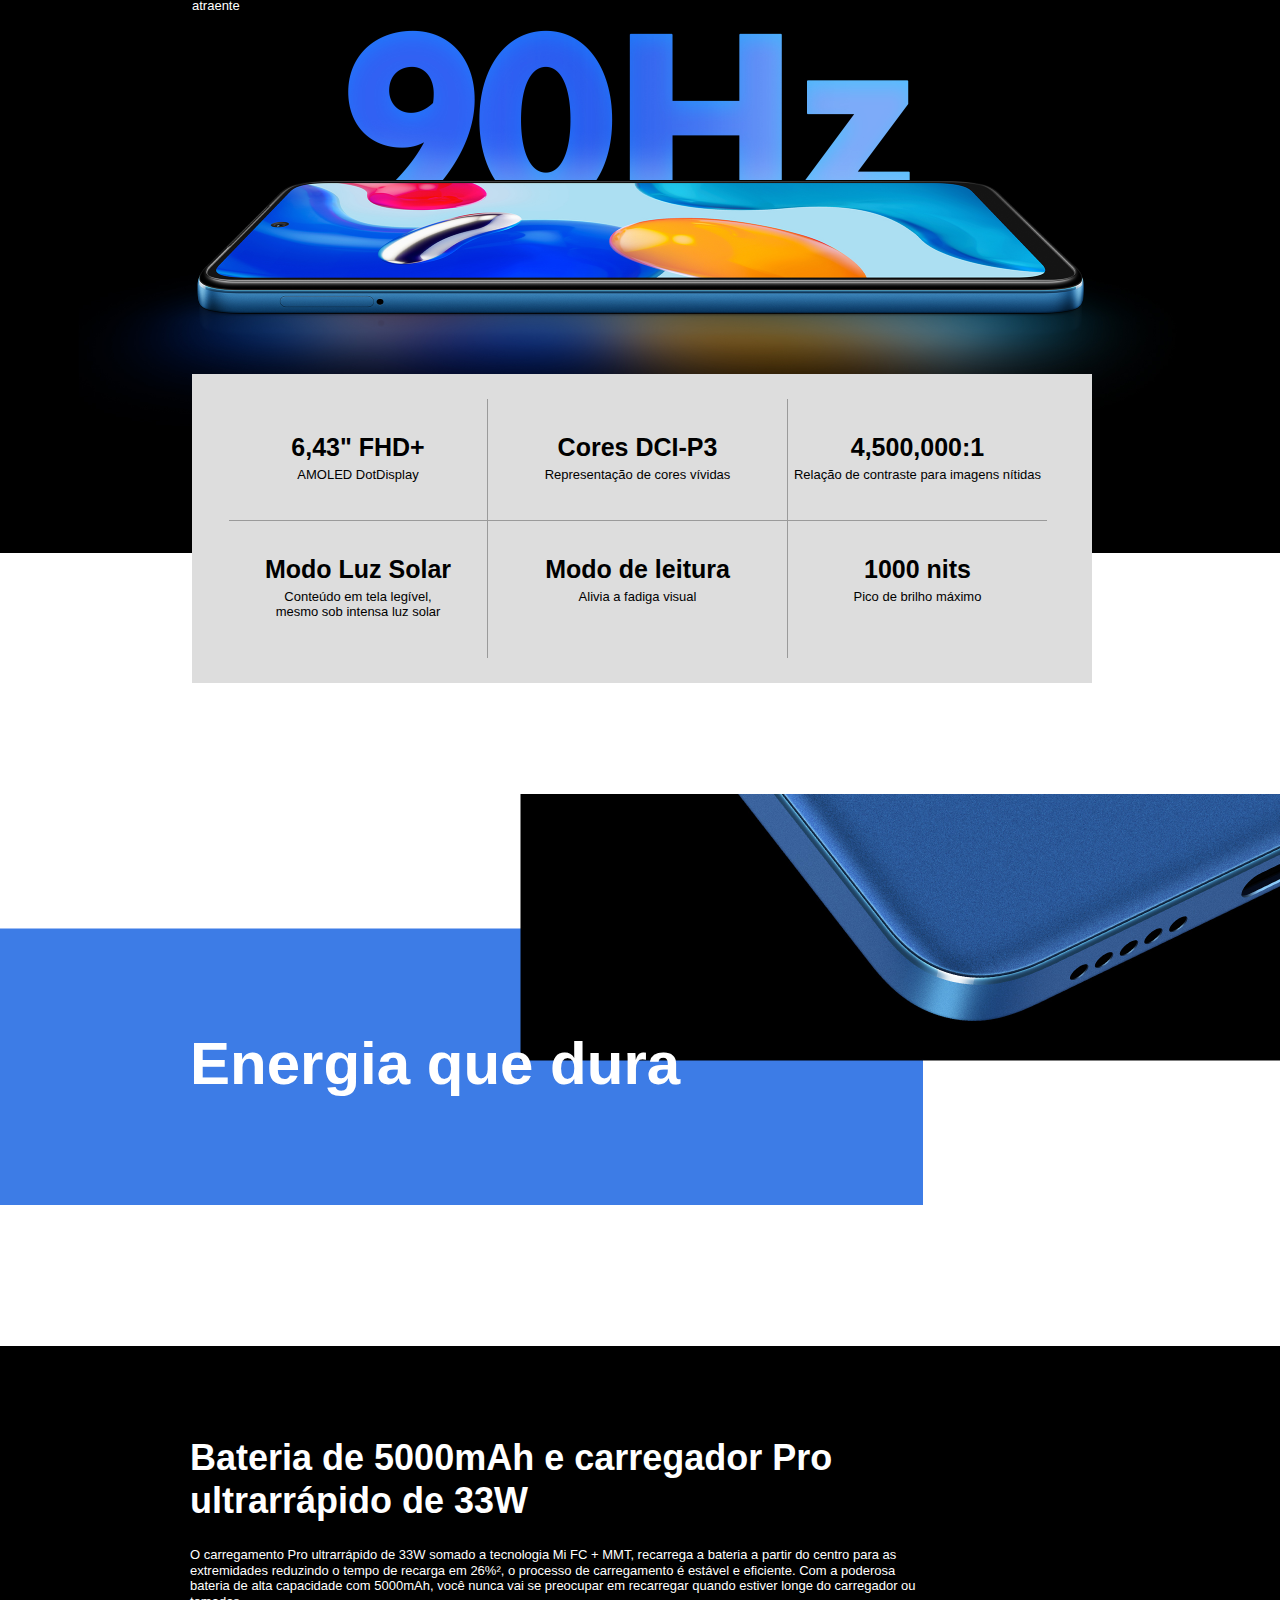
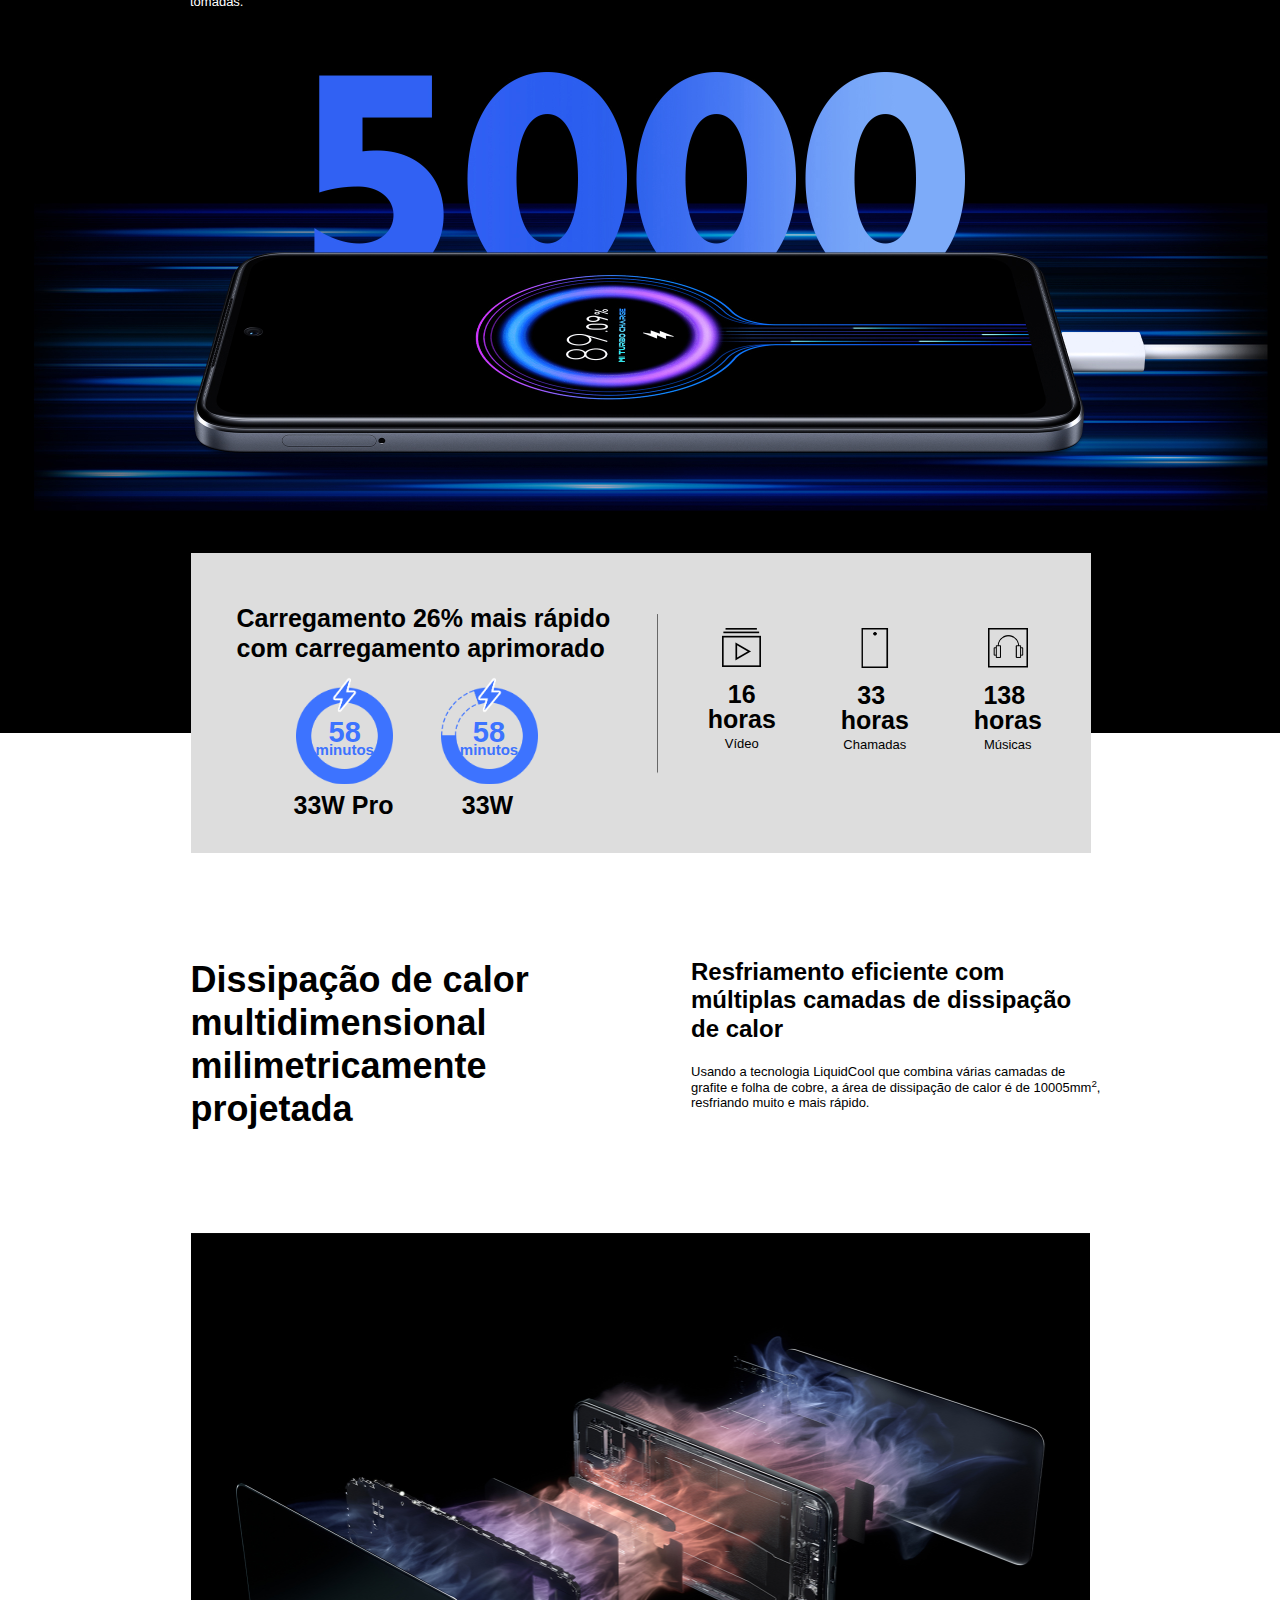
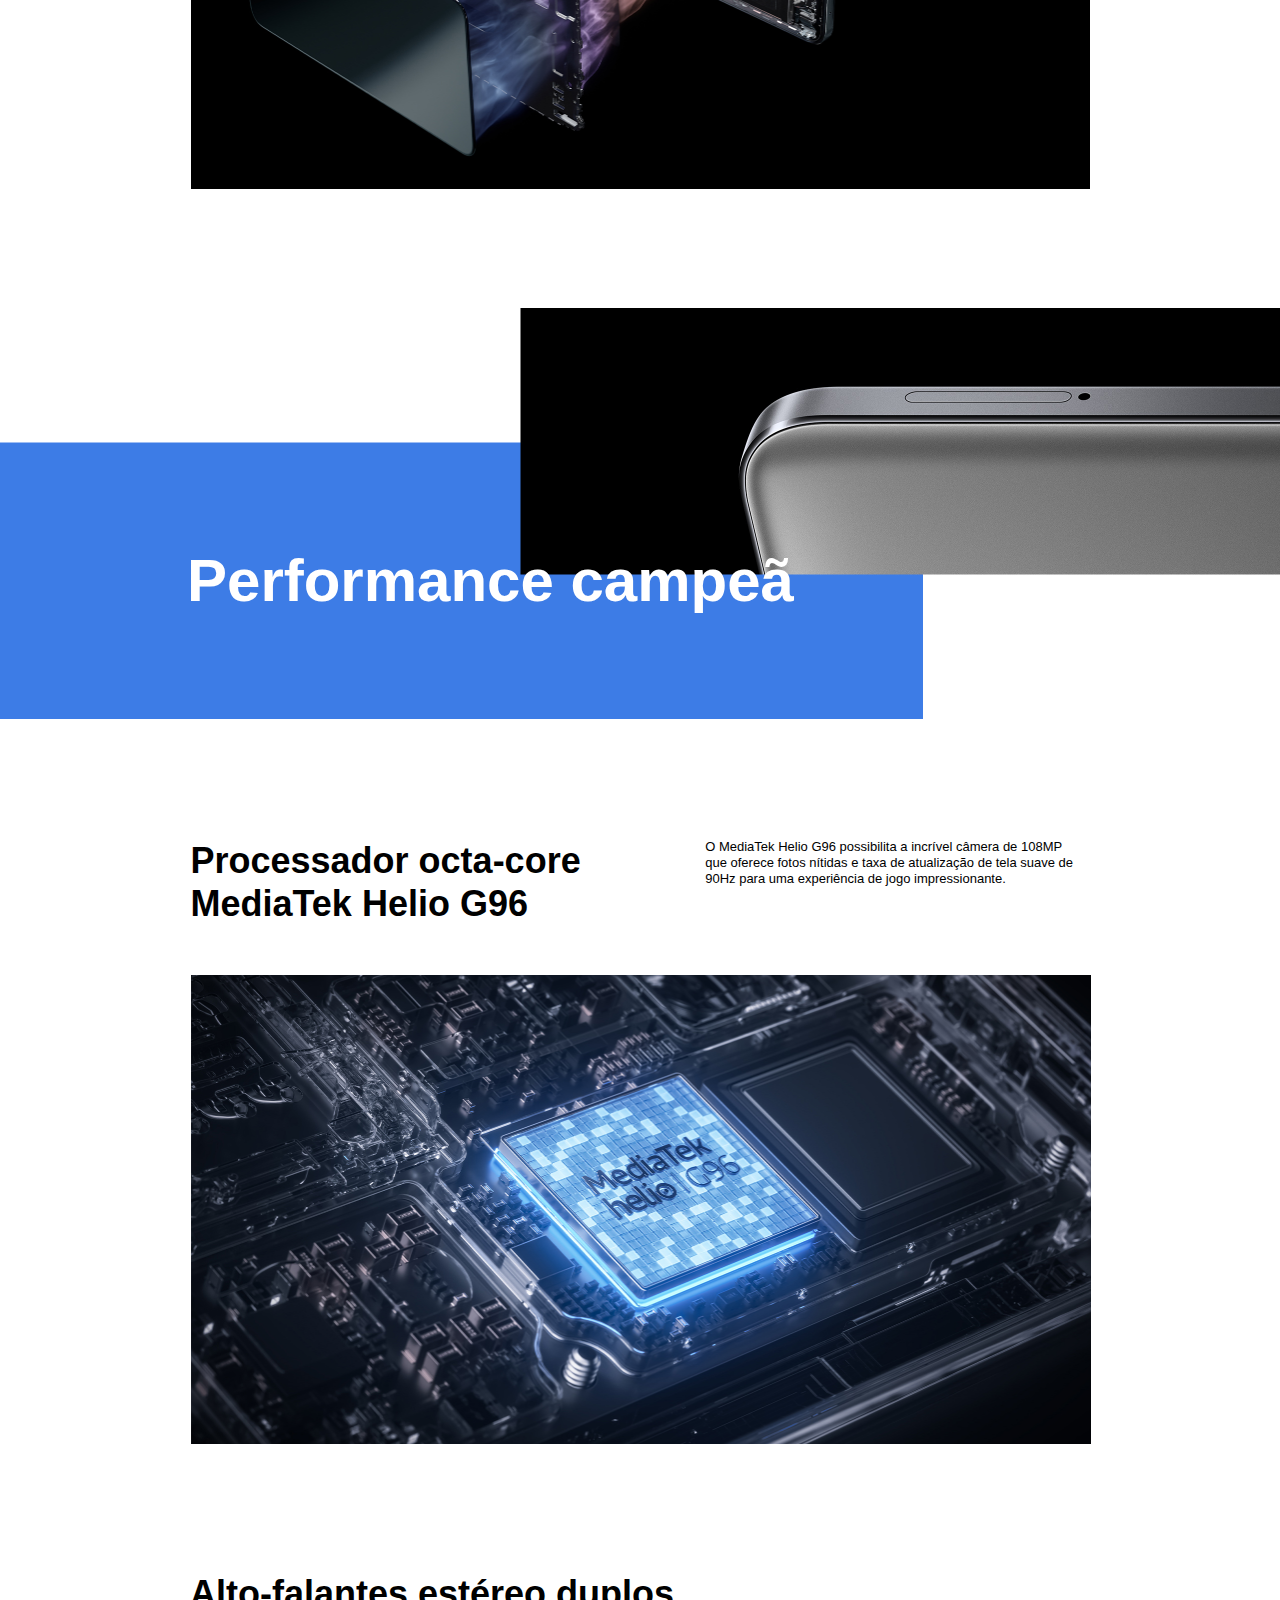
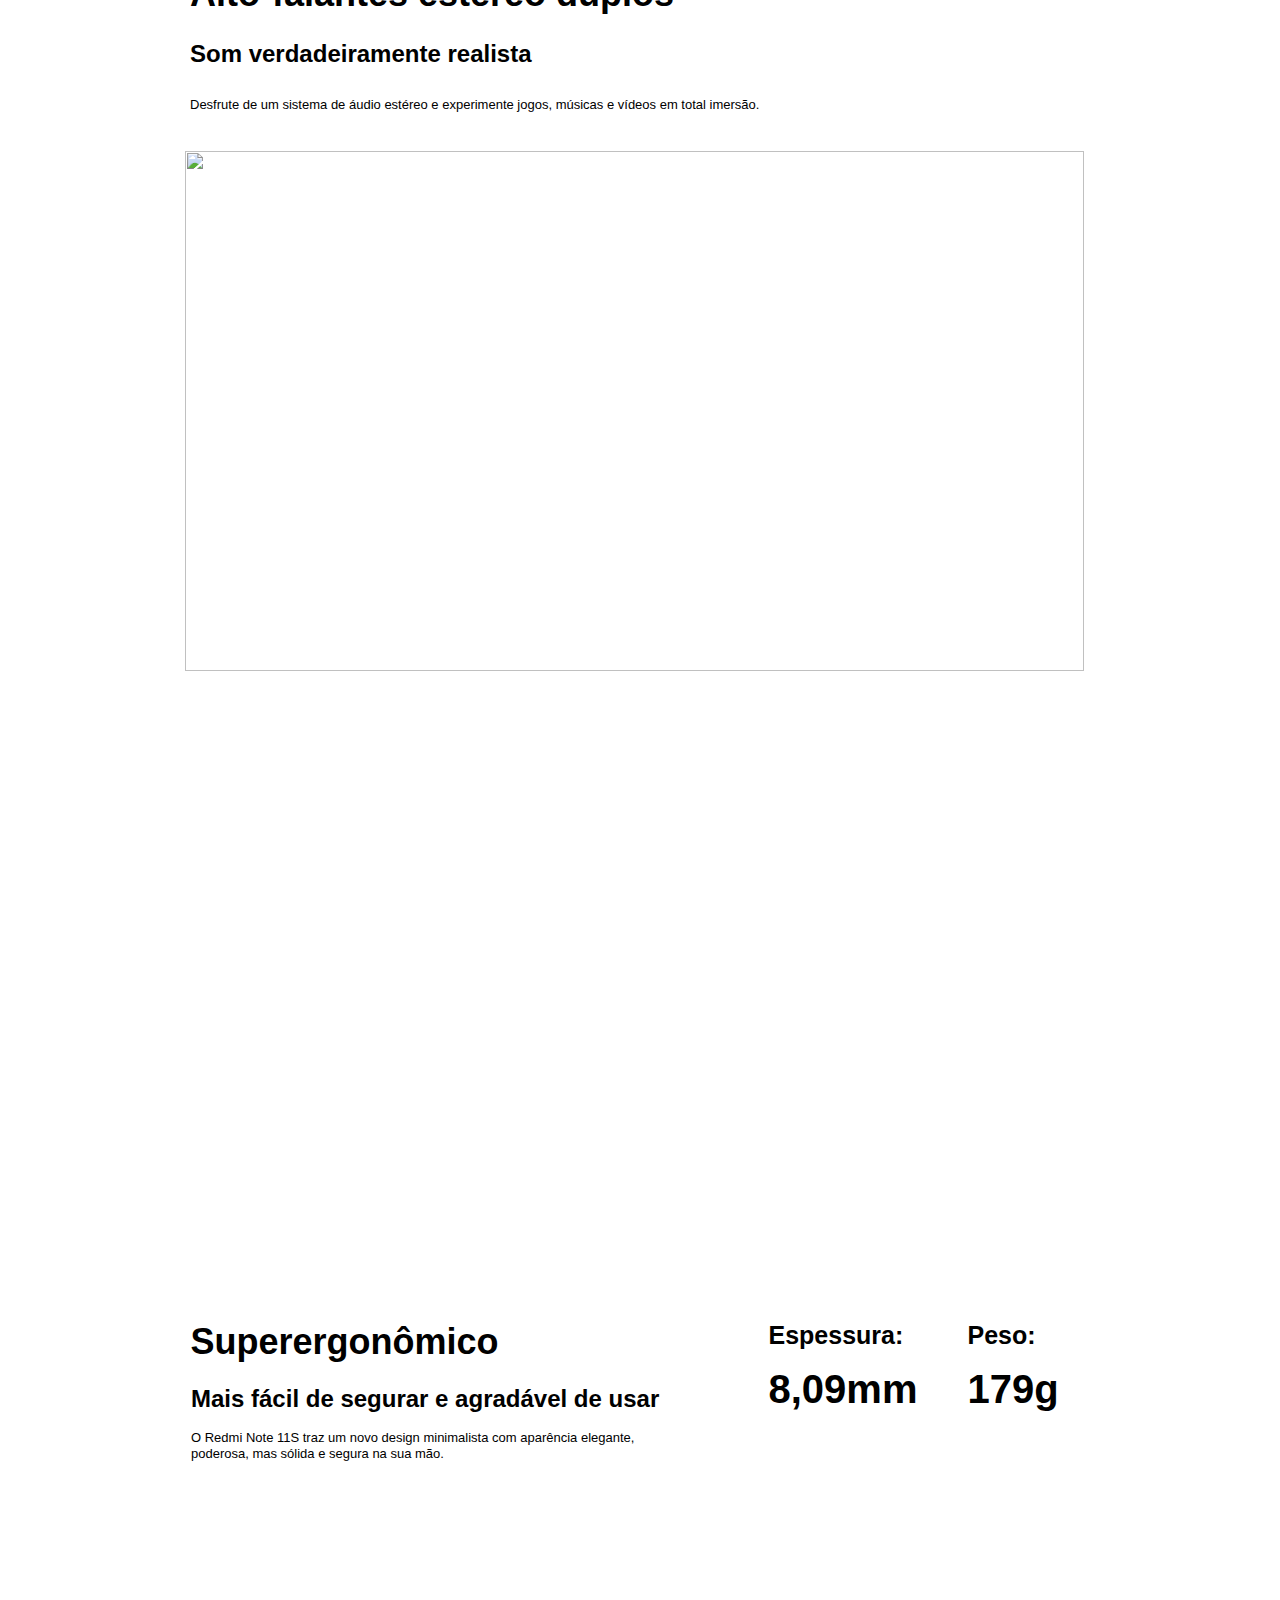
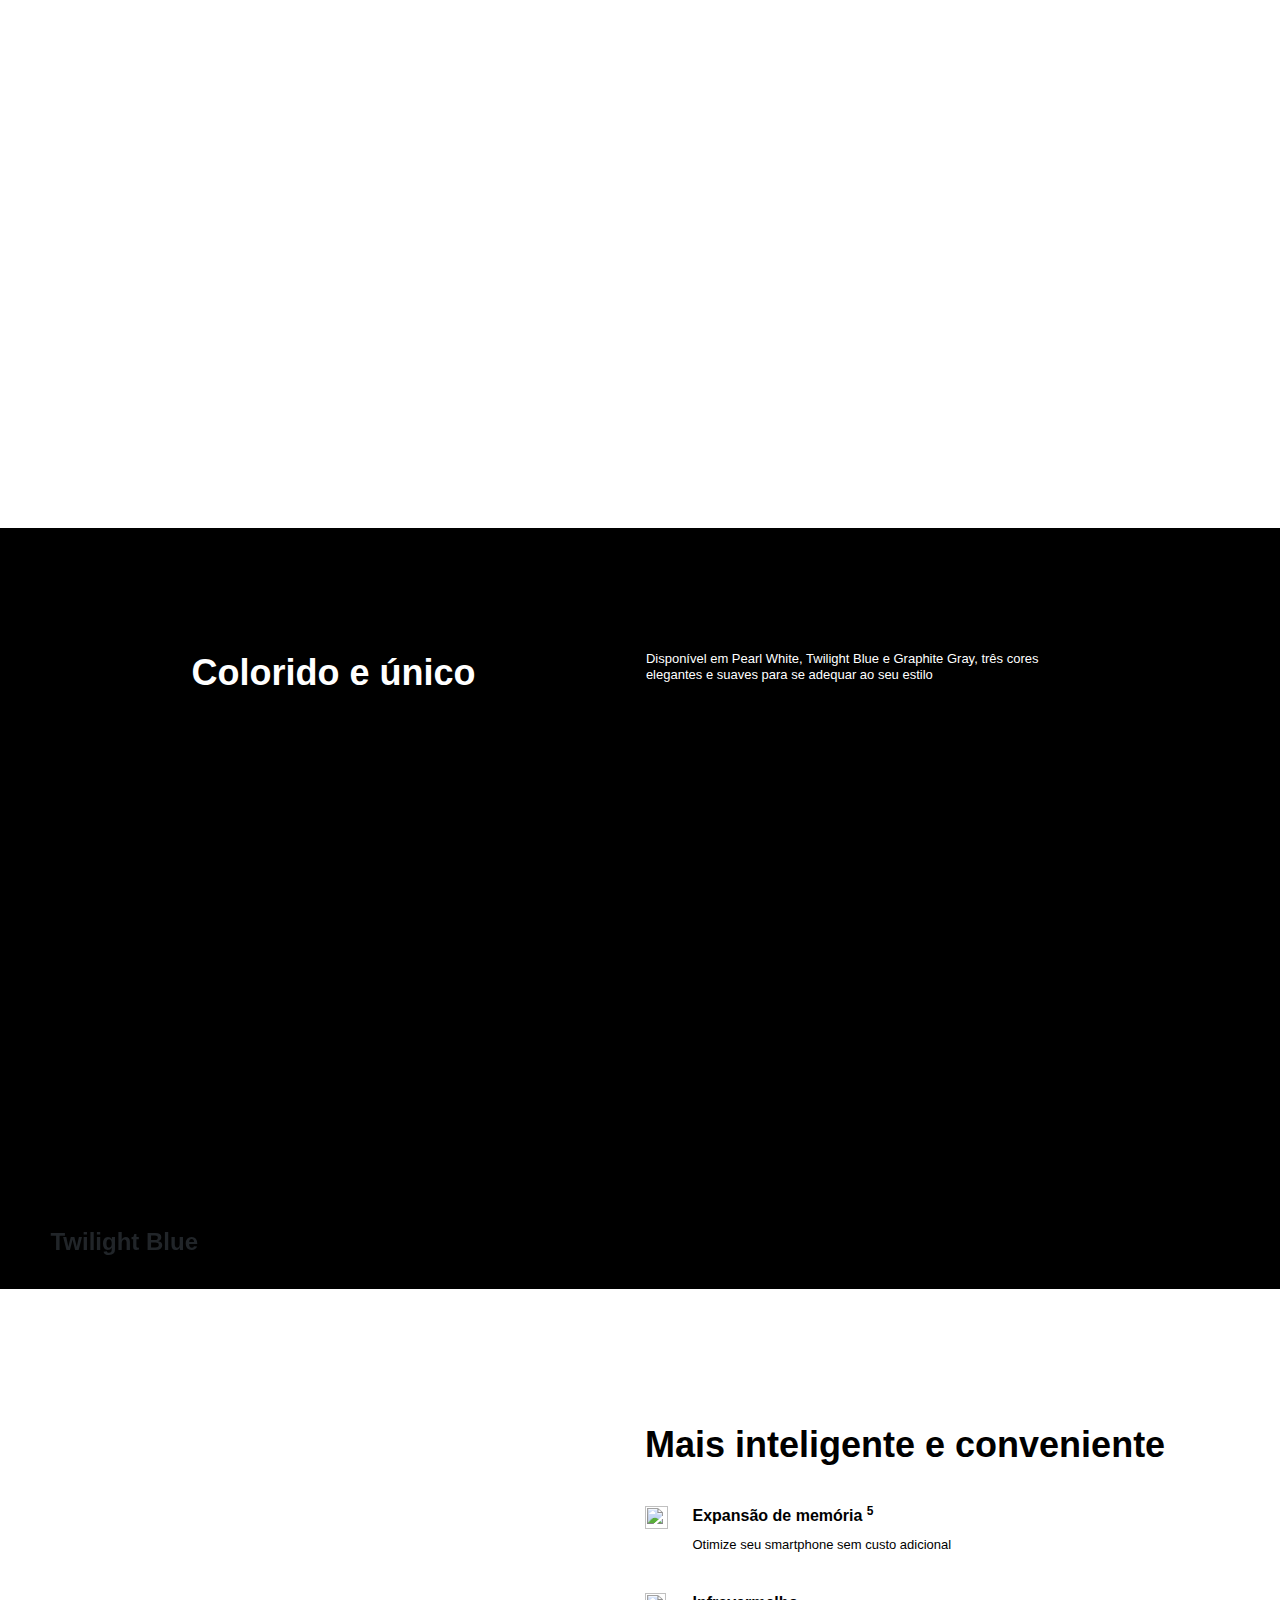
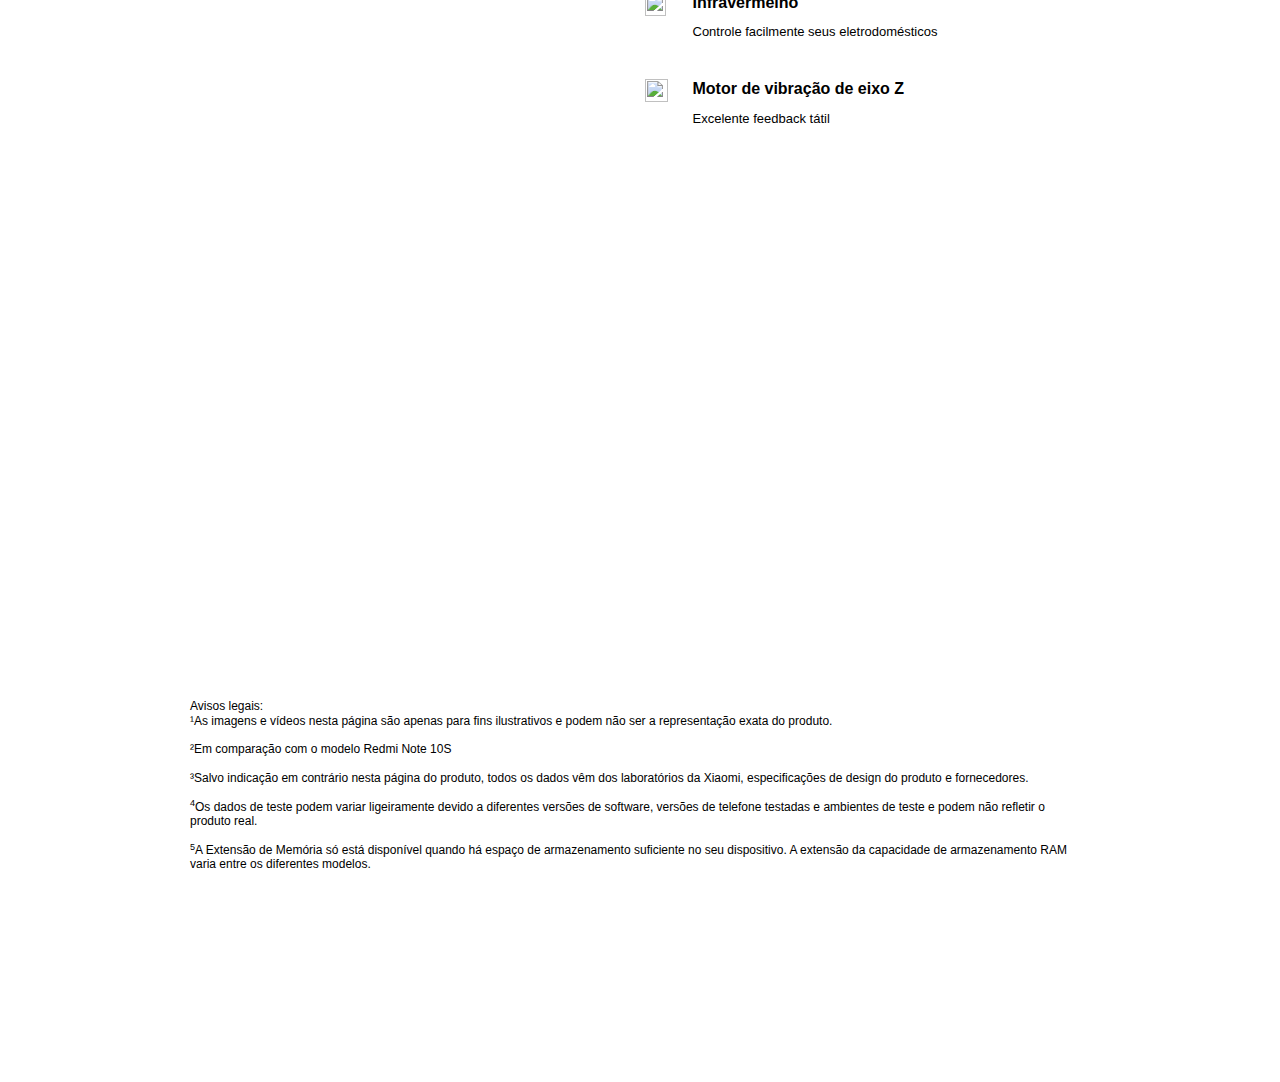
==== commit 11a6f470: "vs01" ====
--- a/index.html
+++ b/index.html
@@ -13,7 +13,7 @@
 
 <div class="  lazy" data-type="bg" data-id="d17af6eed0" data-background-image="" style="width:3.90625rem;height:auto;box-sizing:border-box;display:block;position:static;font-size:0;background-size:cover;background-repeat:no-repeat;min-width:0.15625rem;margin:0rem 0rem 0rem 1.47265625rem;padding:1.70703125rem 0rem 0rem 0rem">
 
-<img style="display:block;height:0.28125rem;width:2.7265625rem;background-color:transparent;margin:0rem 0rem 0.1875rem 0rem" class="  lazy" data-id="27648a30d1" data-src="./assets/media/logo.png" src="./assets/media/logo.png"/>
+<img style="display:block;height:0.28125rem;width:2.7265625rem;background-color:transparent;margin:0rem 0rem 0.1875rem 0rem" class="  lazy" data-id="27648a30d1" src="./assets/media/logo.png" src="./assets/media/logo.png"/>
 
 <span data-key="slogan_1" class="xm-text f-regular " data-type="text" data-id="036f3d5ef8" style="color:#010101;font-size:0.234375rem;display:inline-block;text-align:left;width:100%;line-height:1.2">Experiência Real em 108MP</span>
 
@@ -87,7 +87,7 @@
 
 <div class="  lazy" data-type="bg" data-id="ed07c1b6f4" data-background-image="" style="width:1.3671875rem;height:auto;box-sizing:border-box;display:flex;position:static;font-size:0;background-size:cover;background-repeat:no-repeat;min-width:0.15625rem;margin:0rem 0.00390625rem 0rem 0rem">
 
-<img style="display:block;height:0.4921875rem;width:0.2421875rem;background-color:transparent;margin:0rem 0.15625rem 0rem 0rem" class="  lazy" data-id="0651a63752" data-src="./assets/media/icon01.png" />
+<img style="display:block;height:0.4921875rem;width:0.2421875rem;background-color:transparent;margin:0rem 0.15625rem 0rem 0rem" class="  lazy" data-id="0651a63752" src="./assets/media/icon01.png" />
 
 <div class="  lazy" data-type="bg" data-id="8df7153ba6" data-background-image="" style="width:auto;height:auto;box-sizing:border-box;display:flex;position:static;font-size:0;background-size:cover;background-repeat:no-repeat;min-width:0.15625rem;flex-direction:column">
 
@@ -98,7 +98,7 @@
 
 <div class="  lazy" data-type="bg" data-id="dd1ee6a04c" data-background-image="" style="width:1.3671875rem;height:auto;box-sizing:border-box;display:flex;position:static;font-size:0;background-size:cover;background-repeat:no-repeat;min-width:0.15625rem;margin:0rem 0.00390625rem 0rem 0.00390625rem">
 
-<img style="display:block;height:0.5rem;width:0.25rem;background-color:transparent;margin:0rem 0.15625rem 0rem 0rem" class="  lazy" data-id="16a122f3de" data-src="./assets/media/icon02.png"/>
+<img style="display:block;height:0.5rem;width:0.25rem;background-color:transparent;margin:0rem 0.15625rem 0rem 0rem" class="  lazy" data-id="16a122f3de" src="./assets/media/icon02.png"/>
 
 <div class="  lazy" data-type="bg" data-id="46862ea96a" data-background-image="" style="width:auto;height:auto;box-sizing:border-box;display:flex;position:static;font-size:0;background-size:cover;background-repeat:no-repeat;min-width:0.15625rem;flex-direction:column">
 
@@ -109,7 +109,7 @@
 
 <div class="  lazy" data-type="bg" data-id="6bacdc4d2a" data-background-image="" style="width:1.3671875rem;height:auto;box-sizing:border-box;display:flex;position:static;font-size:0;background-size:cover;background-repeat:no-repeat;min-width:0.15625rem;margin:0.3125rem 0.00390625rem 0rem 0rem">
 
-<img style="display:block;height:0.5rem;width:0.25rem;background-color:transparent;margin:0rem 0.15625rem 0rem 0rem" class="  lazy" data-id="97be3228a9" data-src="./assets/media/icon03.png"/>
+<img style="display:block;height:0.5rem;width:0.25rem;background-color:transparent;margin:0rem 0.15625rem 0rem 0rem" class="  lazy" data-id="97be3228a9" src="./assets/media/icon03.png"/>
 
 <div class="  lazy" data-type="bg" data-id="d09222960a" data-background-image="" style="width:auto;height:auto;box-sizing:border-box;display:flex;position:static;font-size:0;background-size:cover;background-repeat:no-repeat;min-width:0.15625rem;flex-direction:column">
   
@@ -120,7 +120,7 @@
 
 <div class="  lazy" data-type="bg" data-id="58b9d06855" data-background-image="" style="width:1.3671875rem;height:auto;box-sizing:border-box;display:flex;position:static;font-size:0;background-size:cover;background-repeat:no-repeat;min-width:0.15625rem;margin:0.3125rem 0.00390625rem 0rem 0.00390625rem">
 
-<img style="display:block;height:0.5rem;width:0.25rem;background-color:transparent;margin:0rem 0.15625rem 0rem 0rem" class="  lazy" data-id="d3367d779d" data-src="./assets/media/icon04.png" />
+<img style="display:block;height:0.5rem;width:0.25rem;background-color:transparent;margin:0rem 0.15625rem 0rem 0rem" class="  lazy" data-id="d3367d779d" src="./assets/media/icon04.png" />
 
 <div class="  lazy" data-type="bg" data-id="684580c89b" data-background-image="" style="width:auto;height:auto;box-sizing:border-box;display:flex;position:static;font-size:0;background-size:cover;background-repeat:no-repeat;min-width:0.15625rem;flex-direction:column">
 
@@ -138,7 +138,7 @@
 
 <div class="  lazy" data-type="bg" data-id="1ddb3744e2" data-background-image="" style="width:1.796875rem;height:auto;box-sizing:border-box;display:flex;position:static;font-size:0;background-size:cover;background-repeat:no-repeat;min-width:0.15625rem;flex-direction:column;align-items:center;margin:0rem 0.9375rem 0rem 0rem">
 
-<img style="display:block;height:0.28125rem;width:0.2734375rem;background-color:transparent" class="  lazy" data-id="a0360be782" data-src="./assets/media/icon05.png"/>
+<img style="display:block;height:0.28125rem;width:0.2734375rem;background-color:transparent" class="  lazy" data-id="a0360be782" src="./assets/media/icon05.png"/>
 
 <span data-key="ksp_21" class="xm-text f-bold " data-type="text" data-id="0aa0528948" style="color:#ffffff;font-size:0.125rem;display:inline-block;text-align:center;width:100%;line-height:1.3;margin:0.17578125rem 0rem 0rem 0rem">ISO Nativo Duplo</span>
 
@@ -147,7 +147,7 @@
 
 <div class="  lazy" data-type="bg" data-id="445f847fe0" data-background-image="" style="width:1.796875rem;height:auto;box-sizing:border-box;display:flex;position:static;font-size:0;background-size:cover;background-repeat:no-repeat;min-width:0.15625rem;flex-direction:column;align-items:center;margin:0rem 0.9375rem 0rem 0rem">
 
-<img style="display:block;height:0.28125rem;width:0.2734375rem;background-color:transparent" class="  lazy" data-id="3b2717f318" data-src="./assets/media/icon06.png"/>
+<img style="display:block;height:0.28125rem;width:0.2734375rem;background-color:transparent" class="  lazy" data-id="3b2717f318" src="./assets/media/icon06.png"/>
 
 <span data-key="ksp_23" class="xm-text f-bold " data-type="text" data-id="dfc74907f1" style="color:#ffffff;font-size:0.125rem;display:inline-block;text-align:center;width:100%;line-height:1.3;margin:0.17578125rem 0rem 0rem 0rem">Combinação de pixels 9 em 1</span>
 
@@ -156,7 +156,7 @@
 
 <div class="  lazy" data-type="bg" data-id="73ebd38f74" data-background-image="" style="width:1.796875rem;height:auto;box-sizing:border-box;display:flex;position:static;font-size:0;background-size:cover;background-repeat:no-repeat;min-width:0.15625rem;flex-direction:column;align-items:center">
 
-<img style="display:block;height:0.28125rem;width:0.2734375rem;background-color:transparent" class="  lazy" data-id="bd5d63793c" data-src="./assets/media/icon07.png"/>
+<img style="display:block;height:0.28125rem;width:0.2734375rem;background-color:transparent" class="  lazy" data-id="bd5d63793c" src="./assets/media/icon07.png"/>
 
 <span data-key="ksp_25" class="xm-text f-bold " data-type="text" data-id="2ff03ff791" style="color:#ffffff;font-size:0.125rem;display:inline-block;text-align:center;width:100%;line-height:1.3;margin:0.17578125rem 0rem 0rem 0rem">Sensor de imagem de 1/1,52”</span>
 
@@ -201,7 +201,7 @@
 <span data-key="ksp_29" class="xm-text f-thin " data-type="text" data-id="cae809033e" style="color:#000;font-size:0.1015625rem;display:inline-block;text-align:left;width:100%;line-height:1.2;margin:0.15625rem 0rem 0rem 0rem">Capture belos momentos com a melhor câmera</span></div>
 
 <img style="display:block;height:5.078125rem;width:3.5078125rem;background-color:transparent;margin:0rem 0.00390625rem 0rem 0.00390625rem"
-class="  lazy" data-id="7f13402f67" data-src="./assets/media/overview-05.jpg"/>
+class="  lazy" data-id="7f13402f67" src="./assets/media/overview-05.jpg"/>
 </div>
 
 <div class=" section lazy" data-type="bg" data-id="6275058e17" data-background-image="./assets/media/overview-06.jpg" style="width:10rem;background-color:#fff;box-sizing:border-box;background-size:cover;background-repeat:no-repeat;position:relative;padding:0.546875rem 0rem 0rem 0rem;display:flex;flex-direction:column;background-image:url(./assets/media/overview-06.jpg);height:6.1640625rem">
@@ -279,7 +279,7 @@
 
 <div class="  lazy" data-type="bg" data-id="ce4eae9b72" data-background-image="" style="width:0.78125rem;height:auto;box-sizing:border-box;display:flex;position:static;font-size:0;background-size:cover;background-repeat:no-repeat;min-width:0.15625rem;margin:0rem 0.00390625rem 0rem 0rem;flex-direction:column;justify-content:flex-start;align-items:center">
 
-<img style="display:block;height:0.3046875rem;width:0.3046875rem;background-color:transparent" class="  lazy" data-id="aa811d3efa" data-src="./assets/media/icon08.png"/>
+<img style="display:block;height:0.3046875rem;width:0.3046875rem;background-color:transparent" class="  lazy" data-id="aa811d3efa" src="./assets/media/icon08.png"/>
 
 <span data-key="ksp_52" class="xm-text f-bold " data-type="text" data-id="72f3009f2a" style="color:#000000;font-size:0.1953125rem;display:inline-block;text-align:center;width:100%;line-height:1;margin:0.1171875rem 0rem 0.0390625rem 0rem">16
 horas</span>
@@ -289,7 +289,7 @@
 
 <div class="  lazy" data-type="bg" data-id="af33384c38" data-background-image="" style="width:0.7421875rem;height:auto;box-sizing:border-box;display:flex;position:static;font-size:0;background-size:cover;background-repeat:no-repeat;min-width:0.15625rem;margin:0rem 0.00390625rem 0rem 0.2734375rem;flex-direction:column;justify-content:flex-start;align-items:center">
 
-<img style="display:block;height:0.3125rem;width:0.30859375rem;background-color:transparent" class="  lazy" data-id="db3dc4a776" data-src="./assets/media/icon09.png"/>
+<img style="display:block;height:0.3125rem;width:0.30859375rem;background-color:transparent" class="  lazy" data-id="db3dc4a776" src="./assets/media/icon09.png"/>
 
 <span data-key="ksp_54" class="xm-text f-bold " data-type="text" data-id="e3d958b0b5" style="color:#000000;font-size:0.1953125rem;display:inline-block;text-align:center;width:100%;line-height:1;margin:0.1171875rem 0rem 0.0390625rem 0rem">33 horas</span>
 
@@ -298,7 +298,7 @@
 
 <div class="  lazy" data-type="bg" data-id="389855a3d5" data-background-image="" style="width:0.78125rem;height:auto;box-sizing:border-box;display:flex;position:static;font-size:0;background-size:cover;background-repeat:no-repeat;min-width:0.15625rem;margin:0rem 0.00390625rem 0rem 0.2734375rem;flex-direction:column;justify-content:flex-start;align-items:center">
 
-<img style="display:block;height:0.3125rem;width:0.30859375rem;background-color:transparent" class="  lazy" data-id="d5dcdcf0e4" data-src="./assets/media/icon10.png"/>
+<img style="display:block;height:0.3125rem;width:0.30859375rem;background-color:transparent" class="  lazy" data-id="d5dcdcf0e4" src="./assets/media/icon10.png"/>
 
 <span data-key="ksp_56" class="xm-text f-bold " data-type="text" data-id="896b62e900" style="color:#000000;font-size:0.1953125rem;display:inline-block;text-align:center;width:100%;line-height:1;margin:0.1171875rem 0rem 0.0390625rem 0rem">138 horas</span>
 
@@ -341,7 +341,7 @@
 <span data-key="ksp_48" class="xm-text f-light " data-type="text" data-id="2749621e22" style="color:#000000;font-size:0.1015625rem;display:inline-block;text-align:left;width:100%;line-height:1.2;margin:0.15625rem 0rem 0rem 0rem">Usando a tecnologia LiquidCool que combina várias camadas de grafite e folha de cobre, a área de dissipação de calor é de 10005mm<sup>2</sup>, resfriando muito e mais rápido.</span>
 </div>
 </div><img style="display:block;height:4.34375rem;width:7.02734375rem;background-color:transparent;margin:0.8046875rem 0rem 0rem 1.48828125rem"
-class="  lazy" data-id="8519cb7f5a" data-src="./assets/media/overview-09.jpg" />
+class="  lazy" data-id="8519cb7f5a" src="./assets/media/overview-09.jpg" />
 </div>
 
 <div class=" section lazy" data-type="bg" data-id="630991dbb5" data-background-image="./assets/media/banner03.jpg" style="width:10rem;background-color:#fff;box-sizing:border-box;background-size:cover;background-repeat:no-repeat;position:relative;min-height:0.78125rem;background-image:url(./assets/media/banner03.jpg);height:3.21875rem">
@@ -359,7 +359,7 @@
 <span data-key="ksp_60" class="xm-text f-light " data-type="text" data-id="918f211a76" style="color:#000000;font-size:0.1015625rem;display:inline-block;text-align:left;width:100%;line-height:1.2;margin:0.00390625rem 0rem 0rem 0rem">O MediaTek Helio G96 possibilita a incrível câmera de 108MP que oferece fotos nítidas e taxa de atualização de tela suave de 90Hz para uma experiência de jogo impressionante.</span></div>
 
 </div><img style="display:block;height:3.671875rem;width:7.03515625rem;background-color:transparent;margin:0.390625rem 0rem 0rem 1.48828125rem"
-class="  lazy" data-id="f1cc02a505" data-src="./assets/media/overview-10.jpg"/>
+class="  lazy" data-id="f1cc02a505" src="./assets/media/overview-10.jpg"/>
 </div>
 
 <div class=" section lazy" data-type="bg" data-id="6a8dcc8901" data-background-image="" style="width:100%;background-color:#fff;box-sizing:border-box;background-size:cover;background-repeat:no-repeat;position:relative;padding:0.9921875rem 0rem 0.93359375rem 0rem;display:flex;flex-direction:column">
@@ -371,7 +371,7 @@
 <span data-key="ksp_63" class="xm-text f-light " data-type="text" data-id="34545e7416" style="color:#000;font-size:0.1015625rem;display:inline-block;text-align:left;width:6.4921875rem;line-height:1.3;margin:0.21484375rem 0rem 0rem 1.484375rem">Desfrute de um sistema de áudio estéreo e experimente jogos, músicas e vídeos em total imersão.</span>
 
 <img style="display:block;height:4.0625rem;width:7.02734375rem;background-color:transparent;margin:0.2890625rem 0rem 0rem 1.44140625rem"
-class="  lazy" data-id="9a1023b8a4" data-src="//i02.appmifile.com/129_operator_sg/17/01/2022/ae3a03c771ec02c74a44fea6412317d6.jpg" />
+class="  lazy" data-id="9a1023b8a4" src="//i02.appmifile.com/129_operator_sg/17/01/2022/ae3a03c771ec02c74a44fea6412317d6.jpg" />
 </div>
 
 <div class=" section lazy" data-type="bg" data-id="7624f3f72b" data-background-image="//i02.appmifile.com/236_operator_sg/12/01/2022/e27be9b9fd3ff2378d5ed737bab872ae.jpg" style="width:10rem;background-color:#fff;box-sizing:border-box;background-size:cover;background-repeat:no-repeat;position:relative;min-height:0.78125rem;background-image:url(&#x27;//i02.appmifile.com/236_operator_sg/12/01/2022/e27be9b9fd3ff2378d5ed737bab872ae.jpg&#x27;);height:3.21875rem;padding:0rem 0rem 0.00390625rem 0rem">
@@ -445,7 +445,7 @@
 
 <div class="  lazy" data-type="bg" data-id="02f18467ee" data-background-image="" style="width:auto;height:auto;box-sizing:border-box;display:flex;position:static;font-size:0;background-size:cover;background-repeat:no-repeat;min-width:0.15625rem;margin:0.3125rem 0rem 0rem 0rem">
 
-<img style="display:block;height:0.1796875rem;width:0.17578125rem;background-color:transparent;margin:0rem 0.1953125rem 0rem 0rem" class="  lazy" data-id="6a32f620d1" data-src="//i02.appmifile.com/752_operator_sg/10/01/2022/166ce350c3e1c12c5fb434abb0f5e7e7.png" />
+<img style="display:block;height:0.1796875rem;width:0.17578125rem;background-color:transparent;margin:0rem 0.1953125rem 0rem 0rem" class="  lazy" data-id="6a32f620d1" src="//i02.appmifile.com/752_operator_sg/10/01/2022/166ce350c3e1c12c5fb434abb0f5e7e7.png" />
 
 <div class="  lazy" data-type="bg" data-id="83b9256731" data-background-image="" style="width:auto;height:auto;box-sizing:border-box;display:block;position:static;font-size:0;background-size:cover;background-repeat:no-repeat;min-width:0.15625rem">
 
@@ -456,7 +456,7 @@
 
 <div class="  lazy" data-type="bg" data-id="a328764e2e" data-background-image="" style="width:auto;height:auto;box-sizing:border-box;display:flex;position:static;font-size:0;background-size:cover;background-repeat:no-repeat;min-width:0.15625rem;margin:0.3125rem 0rem 0rem 0rem">
 
-<img style="display:block;height:0.1796875rem;width:0.16015625rem;background-color:transparent;margin:0rem 0.1953125rem 0rem 0rem" class="  lazy" data-id="34d5c7138a" data-src="//i02.appmifile.com/396_operator_sg/10/01/2022/d9ac59ff0b4025e27b846a7ce50a0402.png" />
+<img style="display:block;height:0.1796875rem;width:0.16015625rem;background-color:transparent;margin:0rem 0.1953125rem 0rem 0rem" class="  lazy" data-id="34d5c7138a" src="//i02.appmifile.com/396_operator_sg/10/01/2022/d9ac59ff0b4025e27b846a7ce50a0402.png" />
 
 <div class="  lazy" data-type="bg" data-id="4f3ff259cd" data-background-image="" style="width:auto;height:auto;box-sizing:border-box;display:block;position:static;font-size:0;background-size:cover;background-repeat:no-repeat;min-width:0.15625rem;margin:0rem 0rem 0rem 0.015625rem">
 
@@ -467,7 +467,7 @@
 
 <div class="  lazy" data-type="bg" data-id="22e88bd163" data-background-image="" style="width:auto;height:auto;box-sizing:border-box;display:flex;position:static;font-size:0;background-size:cover;background-repeat:no-repeat;min-width:0.15625rem;margin:0.3125rem 0rem 0rem 0rem">
 
-<img style="display:block;height:0.1796875rem;width:0.17578125rem;background-color:transparent;margin:0rem 0.1953125rem 0rem 0rem" class="  lazy" data-id="5b848496c8" data-src="//i02.appmifile.com/931_operator_sg/10/01/2022/530e84155213796bf8313ff4b88eaeab.png" />
+<img style="display:block;height:0.1796875rem;width:0.17578125rem;background-color:transparent;margin:0rem 0.1953125rem 0rem 0rem" class="  lazy" data-id="5b848496c8" src="//i02.appmifile.com/931_operator_sg/10/01/2022/530e84155213796bf8313ff4b88eaeab.png" />
 
 <div class="  lazy" data-type="bg" data-id="471ee188c1" data-background-image="" style="width:auto;height:auto;box-sizing:border-box;display:block;position:static;font-size:0;background-size:cover;background-repeat:no-repeat">
 
